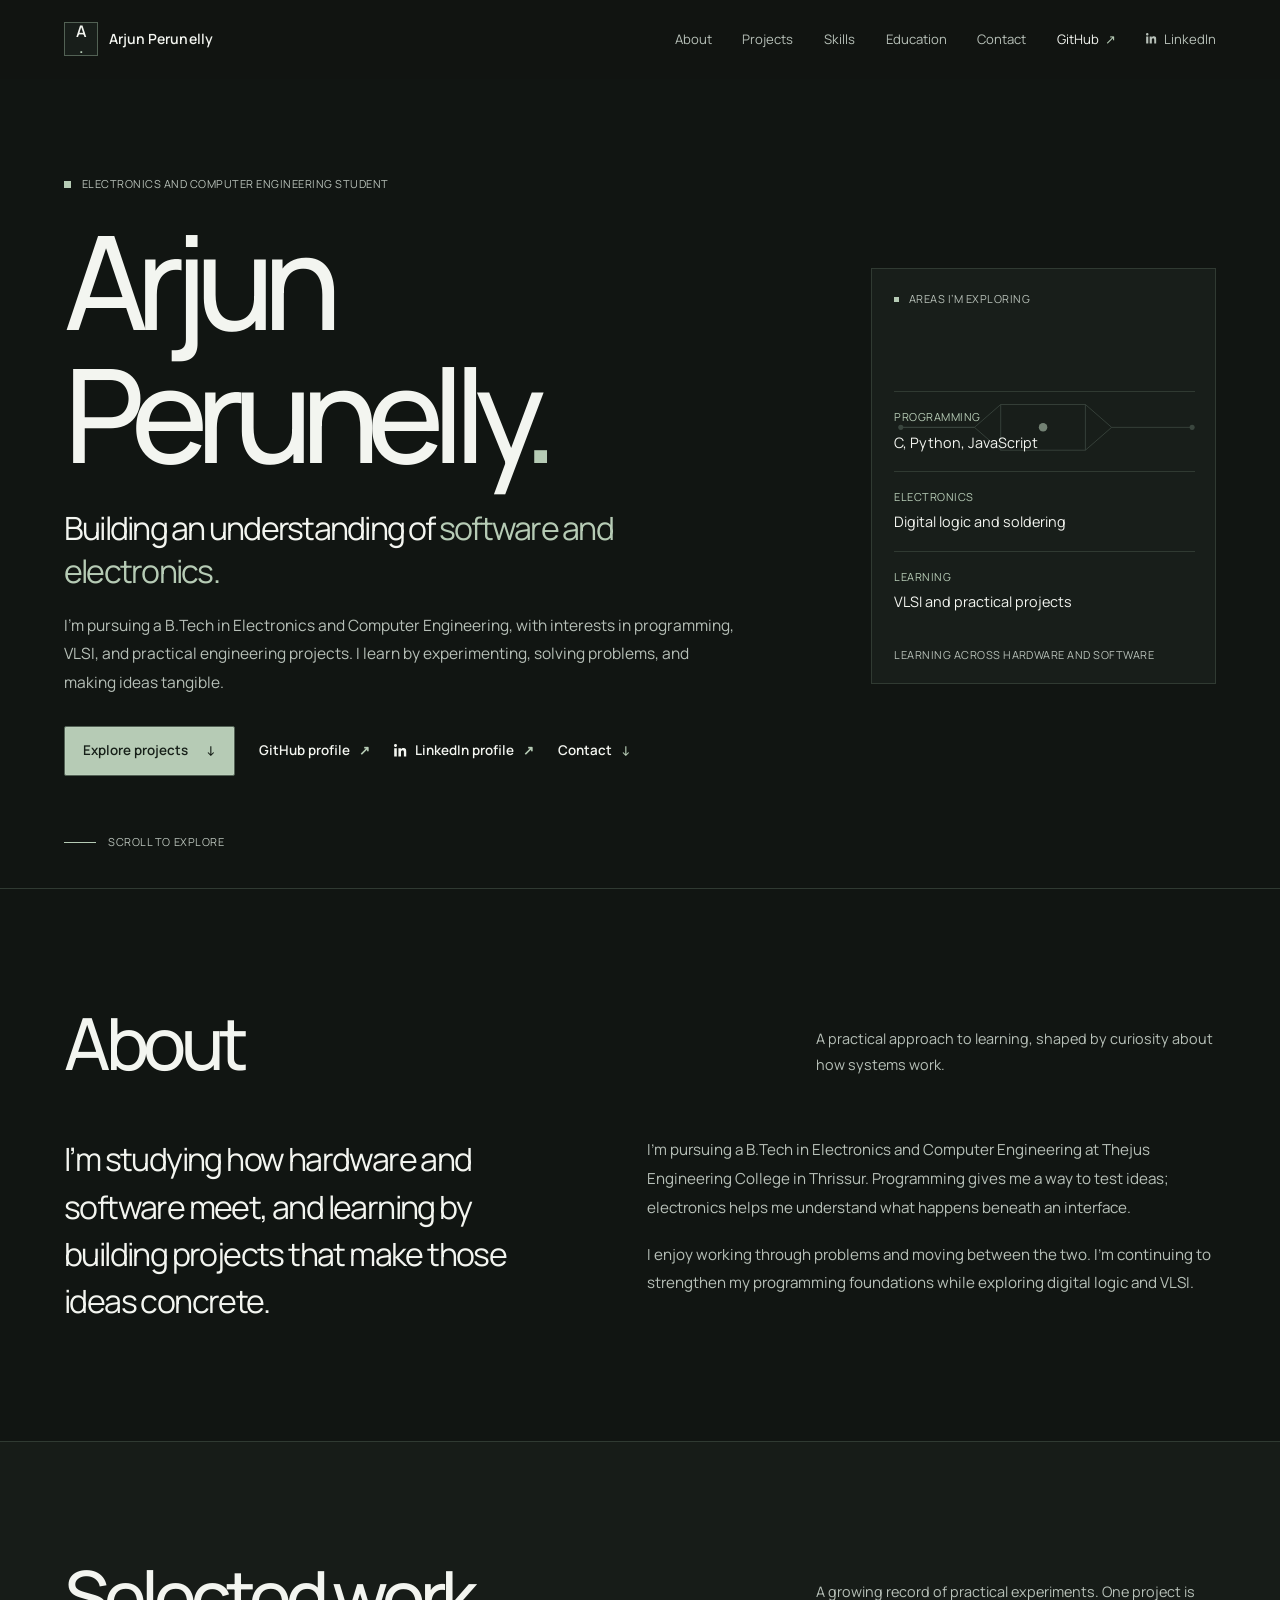
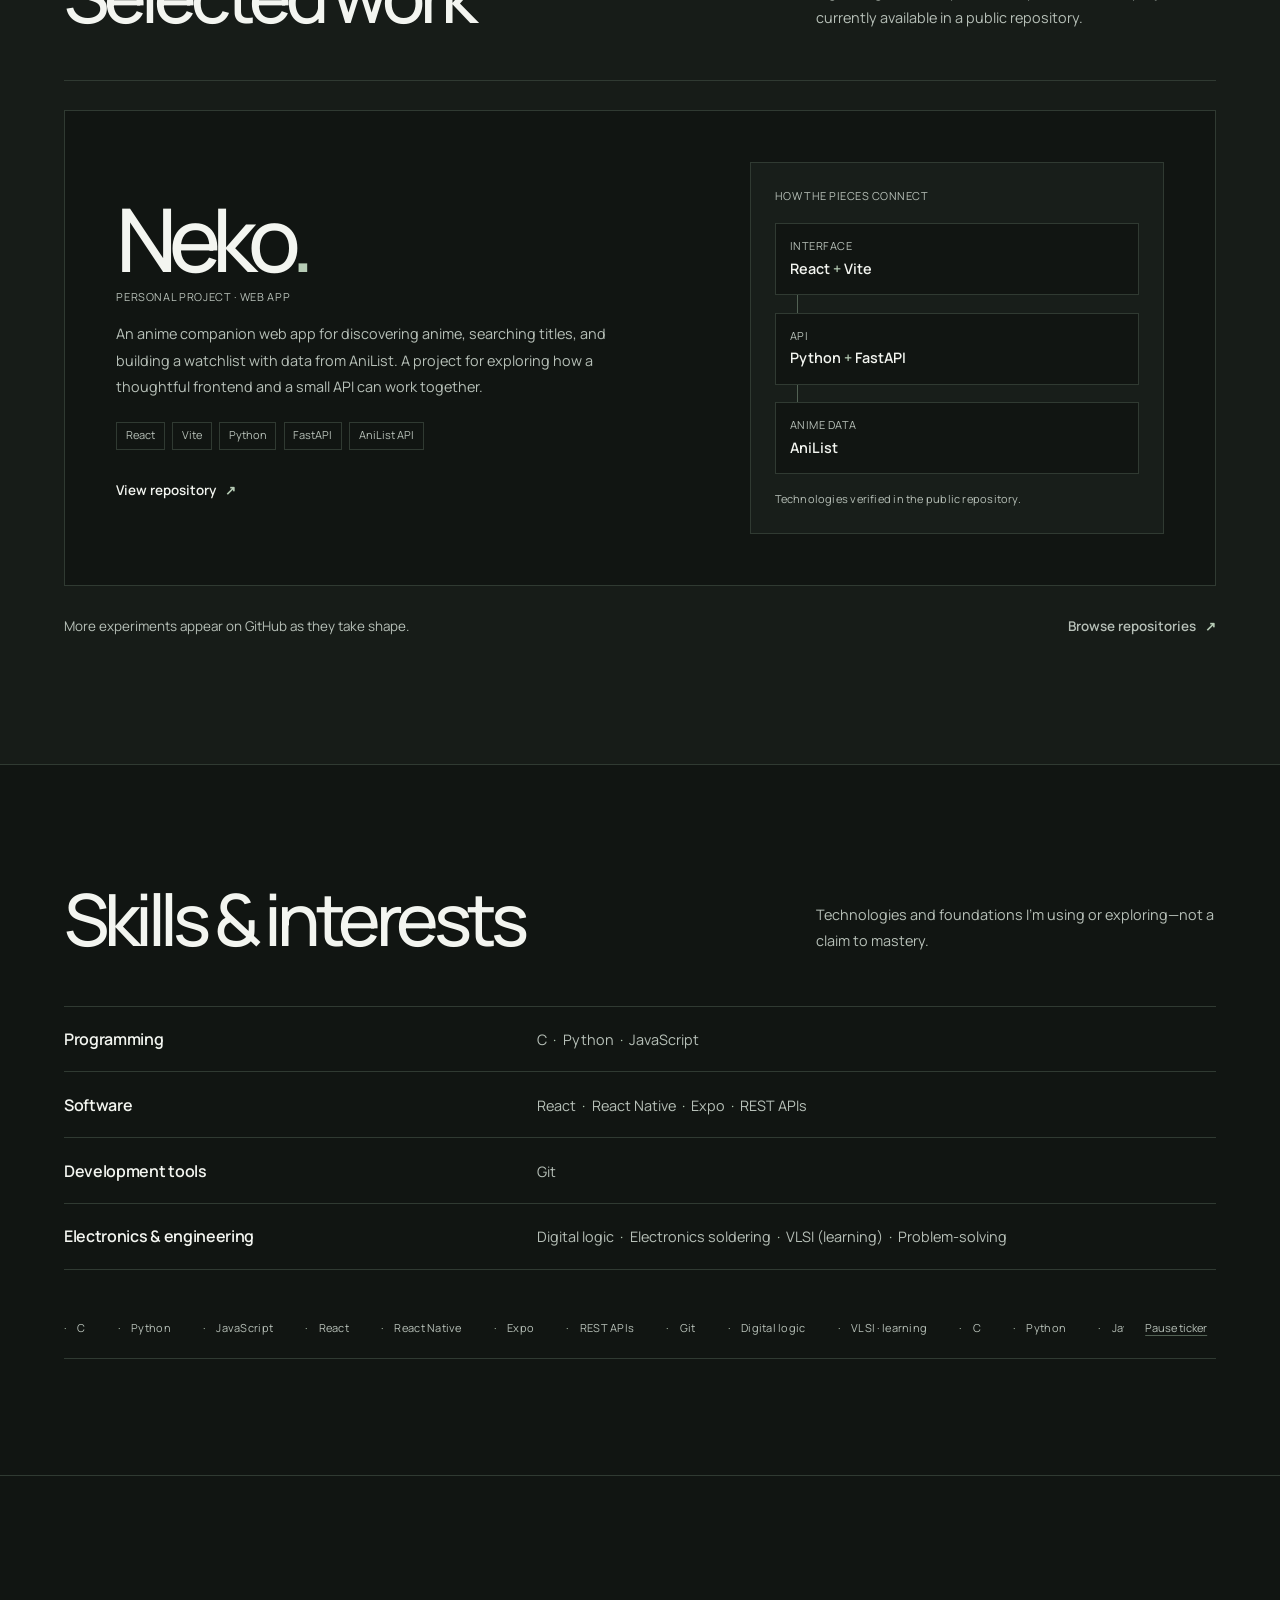
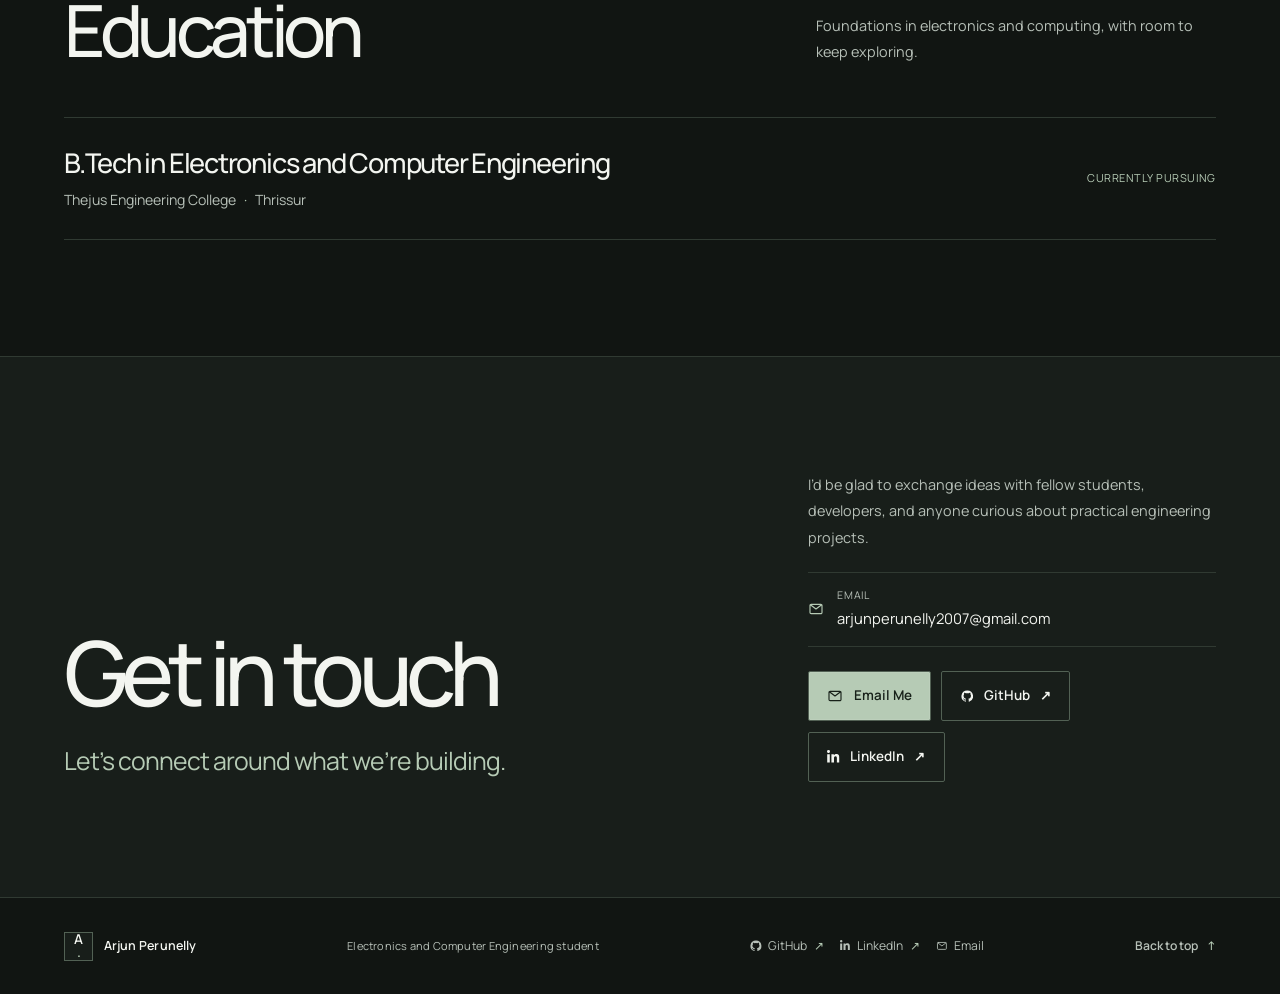
==== index.html @ 130a65aa "Add files via upload" ====
<!doctype html>
<html lang="en">
<head>
  <meta charset="UTF-8" />
  <meta name="viewport" content="width=device-width, initial-scale=1.0" />
  <meta name="theme-color" content="#111512" />
  <meta name="description" content="Arjun Perunelly is an Electronics and Computer Engineering student interested in programming, VLSI, and practical engineering projects." />
  <title>Arjun Perunelly — Electronics &amp; Computer Engineering</title>
  <link rel="preconnect" href="https://fonts.googleapis.com" />
  <link rel="preconnect" href="https://fonts.gstatic.com" crossorigin />
  <link href="https://fonts.googleapis.com/css2?family=Manrope:wght@400;500;600;700&display=swap" rel="stylesheet" />
  <link rel="stylesheet" href="styles.css" />
</head>
<body>
  <svg class="icon-definitions" aria-hidden="true" focusable="false" xmlns="http://www.w3.org/2000/svg">
    <symbol id="icon-linkedin" viewBox="0 0 448 512"><path d="M100.28 448H7.4V148.9h92.88zM53.79 108.1C24.09 108.1 0 83.5 0 53.8a53.79 53.79 0 0 1 107.58 0c0 29.7-24.09 54.3-53.79 54.3zM447.9 448h-92.68V302.4c0-34.7-.7-79.2-48.3-79.2-48.3 0-55.7 37.7-55.7 76.7V448h-92.8V148.9h89.1v40.8h1.3c12.4-23.5 42.7-48.3 87.9-48.3 94 0 111.4 61.9 111.4 142.3V448z" /></symbol>
    <symbol id="icon-github" viewBox="0 0 24 24"><path d="M12 .9a11.1 11.1 0 0 0-3.51 21.63c.56.1.76-.24.76-.54v-2.07c-3.1.67-3.76-1.31-3.76-1.31-.5-1.29-1.24-1.63-1.24-1.63-1.01-.69.08-.68.08-.68 1.12.08 1.71 1.15 1.71 1.15 1 1.7 2.62 1.21 3.26.93.1-.72.39-1.21.71-1.49-2.48-.28-5.09-1.24-5.09-5.52 0-1.22.44-2.22 1.15-3-.12-.28-.5-1.42.11-2.96 0 0 .94-.3 3.08 1.15a10.7 10.7 0 0 1 5.61 0c2.14-1.45 3.08-1.15 3.08-1.15.61 1.54.23 2.68.11 2.96.72.78 1.15 1.78 1.15 3 0 4.29-2.61 5.23-5.1 5.51.4.35.76 1.02.76 2.06v3.05c0 .3.2.65.77.54A11.1 11.1 0 0 0 12 .9Z" /></symbol>
    <symbol id="icon-mail" viewBox="0 0 24 24"><path d="M4.75 5h14.5A1.75 1.75 0 0 1 21 6.75v10.5A1.75 1.75 0 0 1 19.25 19H4.75A1.75 1.75 0 0 1 3 17.25V6.75A1.75 1.75 0 0 1 4.75 5ZM4 6l8 6 8-6" fill="none" stroke="currentColor" stroke-linecap="round" stroke-linejoin="round" stroke-width="1.7" /></symbol>
  </svg>
  <a class="skip-link" href="#main">Skip to content</a>
  <div class="scroll-progress" role="progressbar" aria-label="Page scroll progress" aria-valuemin="0" aria-valuemax="100" aria-valuenow="0"><span></span></div>

  <header class="site-header" id="top">
    <div class="header-inner page-width">
      <a class="wordmark" href="#home" aria-label="Arjun Perunelly, home">
        <span class="wordmark-mark" aria-hidden="true">A<span>.</span></span>
        <span class="wordmark-name">Arjun Perunelly</span>
      </a>

      <button class="menu-toggle" type="button" aria-label="Open navigation" aria-controls="primary-navigation" aria-expanded="false">
        <span></span><span></span>
      </button>

      <nav class="primary-navigation" id="primary-navigation" aria-label="Main navigation">
        <a href="#about">About</a>
        <a href="#projects">Projects</a>
        <a href="#skills">Skills</a>
        <a href="#education">Education</a>
        <a href="#contact">Contact</a>
        <a class="nav-github" href="https://github.com/ArjunPerunelly" target="_blank" rel="noopener noreferrer">GitHub <span aria-hidden="true">↗</span></a>
        <a class="nav-link-social social-link" href="https://www.linkedin.com/in/arjun-p-34a9ba37b/" target="_blank" rel="noopener noreferrer"><svg class="social-icon social-icon-linkedin" aria-hidden="true" focusable="false"><use href="#icon-linkedin"></use></svg>LinkedIn</a>
      </nav>
    </div>
  </header>

  <main id="main">
    <section class="hero page-width" id="home" aria-labelledby="hero-title">
      <div class="hero-layout">
        <div class="hero-main">
          <p class="hero-role"><span class="status-mark" aria-hidden="true"></span>Electronics and Computer Engineering student</p>
          <h1 class="hero-title" id="hero-title"><span>Arjun</span><span>Perunelly<span class="title-period">.</span></span></h1>
          <p class="hero-deck">Building an understanding of <span>software and electronics.</span></p>
          <p class="hero-intro">I’m pursuing a B.Tech in Electronics and Computer Engineering, with interests in programming, VLSI, and practical engineering projects. I learn by experimenting, solving problems, and making ideas tangible.</p>
          <div class="hero-actions">
            <a class="button button-primary" href="#projects">Explore projects <span aria-hidden="true">↓</span></a>
            <a class="text-link" href="https://github.com/ArjunPerunelly" target="_blank" rel="noopener noreferrer">GitHub profile <span aria-hidden="true">↗</span></a>
            <a class="text-link social-link" href="https://www.linkedin.com/in/arjun-p-34a9ba37b/" target="_blank" rel="noopener noreferrer"><svg class="social-icon social-icon-linkedin" aria-hidden="true" focusable="false"><use href="#icon-linkedin"></use></svg>LinkedIn profile <span aria-hidden="true">↗</span></a>
            <a class="text-link" href="#contact">Contact <span aria-hidden="true">↓</span></a>
          </div>
        </div>

        <aside class="hero-note" aria-label="Technical interests">
          <div class="focus-heading"><span class="focus-mark" aria-hidden="true"></span><span>Areas I’m exploring</span></div>
          <ul class="focus-list">
            <li><span class="focus-label">Programming</span><span class="focus-detail">C, Python, JavaScript</span></li>
            <li><span class="focus-label">Electronics</span><span class="focus-detail">Digital logic and soldering</span></li>
            <li><span class="focus-label">Learning</span><span class="focus-detail">VLSI and practical projects</span></li>
          </ul>
          <div class="hero-diagram" aria-hidden="true">
            <svg viewBox="0 0 360 100" fill="none" xmlns="http://www.w3.org/2000/svg">
              <path d="M8 50H95L126 23H226L257 50H352" stroke="currentColor" stroke-width="1" />
              <path d="M8 50H95L126 77H226L257 50" stroke="currentColor" stroke-width="1" />
              <path d="M126 23V77M226 23V77" stroke="currentColor" stroke-width="1" />
              <circle cx="8" cy="50" r="3" fill="currentColor" />
              <circle cx="352" cy="50" r="3" fill="currentColor" />
              <circle class="diagram-point" cx="176" cy="50" r="5" />
            </svg>
          </div>
          <p class="hero-note-caption">Learning across hardware and software</p>
        </aside>
      </div>

      <a class="scroll-cue" href="#about" aria-label="Scroll to about section"><span class="scroll-cue-line" aria-hidden="true"></span><span>Scroll to explore</span></a>
    </section>

    <section class="content-section about-section" id="about" aria-labelledby="about-title">
      <div class="page-width">
        <div class="section-heading" data-reveal>
          <h2 id="about-title">About</h2>
          <p class="section-intro">A practical approach to learning, shaped by curiosity about how systems work.</p>
        </div>
        <div class="about-layout">
          <p class="about-lead" data-reveal>I’m studying how hardware and software meet, and learning by building projects that make those ideas concrete.</p>
          <div class="about-copy" data-reveal>
            <p>I’m pursuing a B.Tech in Electronics and Computer Engineering at Thejus Engineering College in Thrissur. Programming gives me a way to test ideas; electronics helps me understand what happens beneath an interface.</p>
            <p>I enjoy working through problems and moving between the two. I’m continuing to strengthen my programming foundations while exploring digital logic and VLSI.</p>
          </div>
        </div>
      </div>
    </section>

    <section class="content-section projects-section" id="projects" aria-labelledby="projects-title">
      <div class="page-width">
        <div class="section-heading" data-reveal>
          <h2 id="projects-title">Selected work</h2>
          <p class="section-intro">A growing record of practical experiments. One project is currently available in a public repository.</p>
        </div>
        <div class="editorial-rule" data-reveal aria-hidden="true"></div>

        <article class="project-feature">
          <div class="project-story" data-reveal>
            <h3>Neko<span class="title-period">.</span></h3>
            <p class="project-meta">Personal project <span aria-hidden="true">·</span> Web app</p>
            <p class="project-description">An anime companion web app for discovering anime, searching titles, and building a watchlist with data from AniList. A project for exploring how a thoughtful frontend and a small API can work together.</p>
            <ul class="technology-list" aria-label="Verified technologies">
              <li>React</li><li>Vite</li><li>Python</li><li>FastAPI</li><li>AniList API</li>
            </ul>
            <a class="project-link" href="https://github.com/ArjunPerunelly/neko" target="_blank" rel="noopener noreferrer">View repository <span aria-hidden="true">↗</span></a>
          </div>
          <div class="project-architecture" role="group" aria-label="Neko project architecture" data-reveal>
            <p class="architecture-label">How the pieces connect</p>
            <div class="architecture-node node-frontend"><div><span class="node-label">Interface</span><strong>React <i>+</i> Vite</strong></div></div>
            <span class="architecture-connector" aria-hidden="true"></span>
            <div class="architecture-node node-backend"><div><span class="node-label">API</span><strong>Python <i>+</i> FastAPI</strong></div></div>
            <span class="architecture-connector" aria-hidden="true"></span>
            <div class="architecture-node node-data"><div><span class="node-label">Anime data</span><strong>AniList</strong></div></div>
            <p class="architecture-caption">Technologies verified in the public repository.</p>
          </div>
        </article>

        <div class="project-more" data-reveal>
          <p>More experiments appear on GitHub as they take shape.</p>
          <a class="text-link" href="https://github.com/ArjunPerunelly?tab=repositories" target="_blank" rel="noopener noreferrer">Browse repositories <span aria-hidden="true">↗</span></a>
        </div>
      </div>
    </section>

    <section class="content-section skills-section" id="skills" aria-labelledby="skills-title">
      <div class="page-width">
        <div class="section-heading" data-reveal>
          <h2 id="skills-title">Skills &amp; interests</h2>
          <p class="section-intro">Technologies and foundations I’m using or exploring—not a claim to mastery.</p>
        </div>
        <div class="skills-list">
          <div class="skill-row" data-reveal><h3>Programming</h3><p>C <span>·</span> Python <span>·</span> JavaScript</p></div>
          <div class="skill-row" data-reveal><h3>Software</h3><p>React <span>·</span> React Native <span>·</span> Expo <span>·</span> REST APIs</p></div>
          <div class="skill-row" data-reveal><h3>Development tools</h3><p>Git</p></div>
          <div class="skill-row" data-reveal><h3>Electronics &amp; engineering</h3><p>Digital logic <span>·</span> Electronics soldering <span>·</span> VLSI (learning) <span>·</span> Problem-solving</p></div>
        </div>
        <div class="skills-marquee-shell">
          <div class="skills-marquee" aria-hidden="true">
            <div class="skills-marquee-track" id="skills-marquee-track">
              <div class="skills-marquee-group">
                <span>C</span><span>Python</span><span>JavaScript</span><span>React</span><span>React Native</span><span>Expo</span><span>REST APIs</span><span>Git</span><span>Digital logic</span><span>VLSI · learning</span>
              </div>
              <div class="skills-marquee-group">
                <span>C</span><span>Python</span><span>JavaScript</span><span>React</span><span>React Native</span><span>Expo</span><span>REST APIs</span><span>Git</span><span>Digital logic</span><span>VLSI · learning</span>
              </div>
            </div>
          </div>
          <button class="skills-marquee-toggle" type="button" aria-controls="skills-marquee-track" aria-label="Pause skills marquee" hidden>Pause ticker</button>
        </div>
      </div>
    </section>

    <section class="content-section education-section" id="education" aria-labelledby="education-title">
      <div class="page-width">
        <div class="section-heading" data-reveal>
          <h2 id="education-title">Education</h2>
          <p class="section-intro">Foundations in electronics and computing, with room to keep exploring.</p>
        </div>
        <div class="education-entry" data-reveal>
          <div>
            <h3>B.Tech in Electronics and Computer Engineering</h3>
            <p>Thejus Engineering College <span aria-hidden="true">·</span> Thrissur</p>
          </div>
          <span class="education-status">Currently pursuing</span>
        </div>
      </div>
    </section>

    <section class="contact-section" id="contact" aria-labelledby="contact-title">
      <div class="page-width contact-layout" data-reveal>
        <div>
          <h2 id="contact-title">Get in touch</h2>
          <p class="contact-heading">Let’s connect around what we’re building.</p>
        </div>
        <div class="contact-detail">
          <p>I’d be glad to exchange ideas with fellow students, developers, and anyone curious about practical engineering projects.</p>
          <div class="contact-email-row">
            <svg class="social-icon social-icon-mail contact-email-icon" aria-hidden="true" focusable="false"><use href="#icon-mail"></use></svg>
            <div>
              <span class="contact-email-label">Email</span>
              <a class="contact-email-address" href="mailto:arjunperunelly2007@gmail.com">arjunperunelly2007@gmail.com</a>
            </div>
          </div>
          <div class="contact-actions">
            <a class="button button-primary contact-button" href="mailto:arjunperunelly2007@gmail.com"><svg class="social-icon social-icon-mail" aria-hidden="true" focusable="false"><use href="#icon-mail"></use></svg>Email Me</a>
            <a class="button button-secondary social-link contact-button" href="https://github.com/ArjunPerunelly" target="_blank" rel="noopener noreferrer"><svg class="social-icon social-icon-github" aria-hidden="true" focusable="false"><use href="#icon-github"></use></svg>GitHub <span aria-hidden="true">↗</span></a>
            <a class="button button-secondary social-link contact-button" href="https://www.linkedin.com/in/arjun-p-34a9ba37b/" target="_blank" rel="noopener noreferrer"><svg class="social-icon social-icon-linkedin" aria-hidden="true" focusable="false"><use href="#icon-linkedin"></use></svg>LinkedIn <span aria-hidden="true">↗</span></a>
          </div>
        </div>
      </div>
    </section>
  </main>

  <footer class="site-footer">
    <div class="page-width footer-inner">
      <a class="wordmark footer-wordmark" href="#home" aria-label="Back to top"><span class="wordmark-mark" aria-hidden="true">A<span>.</span></span><span class="wordmark-name">Arjun Perunelly</span></a>
      <span class="footer-note">Electronics and Computer Engineering student</span>
      <nav class="footer-socials" aria-label="Social links">
        <a class="footer-social-link social-link" href="https://github.com/ArjunPerunelly" target="_blank" rel="noopener noreferrer"><svg class="social-icon social-icon-github" aria-hidden="true" focusable="false"><use href="#icon-github"></use></svg>GitHub <span aria-hidden="true">↗</span></a>
        <a class="footer-social-link social-link" href="https://www.linkedin.com/in/arjun-p-34a9ba37b/" target="_blank" rel="noopener noreferrer"><svg class="social-icon social-icon-linkedin" aria-hidden="true" focusable="false"><use href="#icon-linkedin"></use></svg>LinkedIn <span aria-hidden="true">↗</span></a>
        <a class="footer-social-link social-link" href="mailto:arjunperunelly2007@gmail.com"><svg class="social-icon social-icon-mail" aria-hidden="true" focusable="false"><use href="#icon-mail"></use></svg>Email</a>
      </nav>
      <a class="back-to-top" href="#home">Back to top <span aria-hidden="true">↑</span></a>
    </div>
  </footer>

  <script src="script.js" defer></script>
</body>
</html>
---- styles.css ----
:root {
  color-scheme: dark;
  --color-bg: #151a17;
  --color-surface: #1c221e;
  --color-surface-raised: #202823;
  --color-text: #f1f2ed;
  --color-muted: #adb6ae;
  --color-accent: #a4baa6;
  --color-accent-strong: #c0d0c0;
  --color-line: #343d37;
  --color-line-strong: #46524a;
  --color-selection: #425448;
  --font-sans: "Manrope", "Helvetica Neue", Arial, sans-serif;
  --space-1: 0.5rem;
  --space-2: 1rem;
  --space-3: 1.5rem;
  --space-4: 2rem;
  --space-5: 3rem;
  --space-6: 4rem;
  --space-7: 6rem;
  --space-8: 7.5rem;
  --duration-fast: 160ms;
  --duration-base: 280ms;
  --duration-slow: 620ms;
  --duration-marquee: 42s;
  --ease-refined: cubic-bezier(0.22, 1, 0.36, 1);
  --content-width: 68rem;
  --header-height: 4.75rem;
}

*,
*::before,
*::after { box-sizing: border-box; }

html {
  scroll-behavior: smooth;
  scroll-padding-top: calc(var(--header-height) + 1.5rem);
  background: var(--color-bg);
}

body {
  margin: 0;
  background: var(--color-bg);
  color: var(--color-text);
  font-family: var(--font-sans);
  font-size: 1rem;
  line-height: 1.72;
  -webkit-font-smoothing: antialiased;
  text-rendering: optimizeLegibility;
}

body, button, a { -webkit-tap-highlight-color: transparent; }
a { color: inherit; text-decoration: none; }
button, a { touch-action: manipulation; }
button { font: inherit; }
::selection { color: var(--color-text); background: var(--color-selection); }
:focus-visible { outline: 2px solid var(--color-accent); outline-offset: 4px; }

.page-width,
.header-inner {
  width: min(var(--content-width), calc(100% - 3.5rem));
  margin-inline: auto;
}
.icon-definitions { position: absolute; width: 0; height: 0; overflow: hidden; }

.skip-link {
  position: fixed;
  z-index: 40;
  top: 0.75rem;
  left: 0.75rem;
  padding: 0.75rem 1rem;
  transform: translateY(-160%);
  border: 1px solid var(--color-line-strong);
  background: var(--color-surface);
  color: var(--color-text);
}
.skip-link:focus { transform: translateY(0); }

.scroll-progress {
  position: fixed;
  z-index: 35;
  inset: 0 0 auto;
  height: 2px;
  background: transparent;
  pointer-events: none;
}
.scroll-progress span {
  display: block;
  width: 100%;
  height: 100%;
  transform: scaleX(0);
  transform-origin: left center;
  background: var(--color-accent);
}

.site-header {
  position: sticky;
  z-index: 30;
  top: 0;
  border-bottom: 1px solid transparent; /* taste-skill-ignore: User-requested low-contrast navigation divider. */
  background: var(--color-bg);
  transition: border-color var(--duration-base) ease, background-color var(--duration-base) ease;
}
.site-header.is-scrolled {
  border-color: var(--color-line);
  background: rgb(21 26 23 / 96%);
}
.header-inner {
  position: relative;
  display: flex;
  min-height: var(--header-height);
  align-items: center;
  justify-content: space-between;
  gap: var(--space-4);
}

.wordmark {
  display: inline-flex;
  min-height: 44px;
  align-items: center;
  gap: 0.7rem;
  flex: 0 0 auto;
}
.wordmark-mark {
  display: grid;
  width: 2.1rem;
  height: 2.1rem;
  place-items: center;
  border: 1px solid var(--color-line-strong);
  color: var(--color-text);
  font-size: 1rem;
  font-weight: 600;
  letter-spacing: -0.08em;
  line-height: 1;
}
.wordmark-mark span,
.title-period { color: var(--color-accent); }
.wordmark-name { font-size: 0.875rem; font-weight: 600; letter-spacing: 0.005em; }

.primary-navigation {
  display: flex;
  align-items: center;
  gap: clamp(1rem, 2.7vw, 2.25rem);
  font-size: 0.84rem;
}
.primary-navigation a,
.text-link,
.project-link,
.back-to-top {
  position: relative;
  display: inline-flex;
  min-height: 44px;
  align-items: center;
}
.primary-navigation a {
  color: var(--color-muted);
  transition: color var(--duration-fast) ease;
}
.primary-navigation a::after,
.text-link::after,
.project-link::after,
.back-to-top::after {
  position: absolute;
  right: 0;
  bottom: 0.45rem;
  left: 0;
  height: 1px; /* taste-skill-ignore: User-requested animated nav underline. */
  transform: scaleX(0);
  transform-origin: left center;
  background: currentColor;
  content: "";
  transition: transform var(--duration-base) var(--ease-refined);
}
.primary-navigation a:hover,
.primary-navigation a:focus-visible,
.primary-navigation a[aria-current="location"],
.primary-navigation .nav-github { color: var(--color-text); }
.primary-navigation a:hover::after,
.primary-navigation a:focus-visible::after,
.primary-navigation a[aria-current="location"]::after,
.text-link:hover::after,
.text-link:focus-visible::after,
.project-link:hover::after,
.project-link:focus-visible::after,
.back-to-top:hover::after,
.back-to-top:focus-visible::after { transform: scaleX(1); }
.nav-github span { margin-left: 0.35rem; color: var(--color-accent); }
.menu-toggle { display: none; }

.hero {
  position: relative;
  display: flex;
  min-height: min(47rem, calc(100svh - var(--header-height)));
  flex-direction: column;
  justify-content: center;
  padding-block: 5.5rem 7.25rem;
}
.hero-layout {
  display: grid;
  grid-template-columns: minmax(0, 1.35fr) minmax(15rem, 0.65fr);
  align-items: center;
  gap: clamp(3rem, 8vw, 7rem);
}
.hero-main { max-width: 47rem; }
.hero-role,
.project-kicker,
.focus-heading,
.focus-label,
.hero-note-caption,
.architecture-label,
.node-label,
.architecture-caption,
.footer-note,
.education-status {
  font-size: 0.6875rem;
  font-weight: 400;
  letter-spacing: 0.045em;
  line-height: 1.7;
  text-transform: uppercase;
}
.hero-role {
  display: flex;
  align-items: center;
  gap: 0.7rem;
  margin: 0;
  color: var(--color-muted);
  text-transform: uppercase;
}
.status-mark,
.focus-mark {
  width: 0.42rem;
  height: 0.42rem;
  flex: 0 0 auto;
  background: var(--color-accent);
}
.hero-title {
  margin: 1.55rem 0 0;
  font-size: clamp(4.75rem, 10.4vw, 8.4rem);
  font-weight: 500;
  letter-spacing: -0.095em;
  line-height: 0.94;
}
.hero-title > span { display: block; }
.hero-title > span + span { margin-top: 0.08em; }
.hero-deck {
  max-width: 39rem;
  margin: 2rem 0 0;
  color: var(--color-text);
  font-size: clamp(1.4rem, 2.9vw, 2.05rem);
  font-weight: 400;
  letter-spacing: -0.055em;
  line-height: 1.35;
}
.hero-deck span { color: var(--color-accent); }
.hero-intro {
  max-width: 42rem;
  margin: 1.1rem 0 0;
  color: var(--color-muted);
  font-size: 0.97rem;
  line-height: 1.85;
}
.hero-actions {
  display: flex;
  flex-wrap: wrap;
  align-items: center;
  gap: 0.65rem 1.5rem;
  margin-top: 1.8rem;
}
.button {
  display: inline-flex;
  min-height: 3rem;
  align-items: center;
  justify-content: center;
  gap: 1.1rem;
  padding: 0.7rem 1rem;
  border: 1px solid var(--color-line-strong);
  font-size: 0.84rem;
  font-weight: 600;
  transition: color var(--duration-fast) ease, background-color var(--duration-fast) ease, border-color var(--duration-fast) ease, transform var(--duration-fast) ease;
}
.button-primary { background: var(--color-accent); color: #172019; }
.button-primary:hover { border-color: var(--color-accent-strong); background: var(--color-accent-strong); }
.button:active { transform: translateY(1px); }
.button-primary span,
.text-link span,
.project-link span,
.back-to-top span {
  display: inline-block;
  color: var(--color-accent);
  transition: transform var(--duration-fast) var(--ease-refined);
}
.button-primary span { color: #172019; }
.button-primary:hover span { transform: translate(2px, 2px); }
.text-link,
.project-link,
.back-to-top { gap: 0.55rem; font-size: 0.84rem; font-weight: 600; }
.text-link::after,
.project-link::after,
.back-to-top::after { bottom: 0.36rem; }
.text-link:hover span,
.project-link:hover span,
.back-to-top:hover span { transform: translate(2px, -2px); }
.social-link { transition: color var(--duration-fast) ease; }
.social-link:hover,
.social-link:focus-visible { color: var(--color-accent); }
.social-icon { display: block; width: 0.9rem; height: 0.9rem; flex: 0 0 auto; fill: currentColor; transition: transform var(--duration-fast) var(--ease-refined); }
.social-icon-linkedin { width: 0.78rem; height: 0.9rem; }
.social-icon-github { width: 0.9rem; height: 0.9rem; }
.social-icon-mail { width: 1rem; height: 1rem; }
.social-link:hover .social-icon,
.social-link:focus-visible .social-icon { transform: translateY(-1px); }
.nav-link-social { gap: 0.45rem; }
.primary-navigation .social-icon-linkedin { width: 0.65rem; height: 0.75rem; }

.hero-note {
  position: relative;
  display: flex;
  min-height: 25rem;
  flex-direction: column;
  justify-content: flex-end;
  padding: 1.35rem 0 0.2rem 1.5rem;
  border-left: 1px solid var(--color-line); /* taste-skill-ignore: User-requested fine alignment rule. */
}
.focus-heading {
  display: flex;
  align-items: center;
  gap: 0.6rem;
  margin-bottom: auto;
  color: var(--color-muted);
}
.focus-mark { width: 0.33rem; height: 0.33rem; }
.focus-list { position: relative; z-index: 1; margin: 0; padding: 0; list-style: none; }
.focus-list li { display: grid; grid-template-columns: 1fr; gap: 0.18rem; padding-block: 0.9rem; border-top: 1px solid var(--color-line); /* taste-skill-ignore: User-requested fine list divider. */ }
.focus-label { color: var(--color-accent); font-size: 0.6875rem; }
.focus-detail { color: var(--color-text); font-size: 0.88rem; }
.hero-diagram {
  position: absolute;
  top: 28%;
  right: -0.5rem;
  left: 1.5rem;
  color: #536359;
  opacity: 0.72;
}
.hero-diagram svg { display: block; width: 100%; overflow: visible; }
.diagram-point { fill: var(--color-accent); }
.hero-note-caption { margin: 1rem 0 0; color: var(--color-muted); font-size: 0.6875rem; }
.scroll-cue {
  position: absolute;
  bottom: 1.5rem;
  left: 0;
  display: flex;
  min-height: 44px;
  align-items: center;
  gap: 0.75rem;
  color: var(--color-muted);
  font-size: 0.6875rem;
  letter-spacing: 0.05em;
  text-transform: uppercase;
}
.scroll-cue-line { width: 2rem; height: 1px; /* taste-skill-ignore: User-requested animated scroll indicator. */ transform-origin: left; background: var(--color-accent); }

.content-section,
.contact-section { padding-block: var(--space-8); border-top: 1px solid var(--color-line); /* taste-skill-ignore: User-requested fine section divider. */ }
.about-section,
.education-section { background: var(--color-bg); }
.projects-section { background: var(--color-surface); }
.skills-section { background: var(--color-bg); }
.section-heading { display: flex; align-items: end; justify-content: space-between; gap: 3rem; }
.section-heading h2,
.contact-layout h2 {
  margin: 0;
  font-size: clamp(2.75rem, 6vw, 4.5rem);
  font-weight: 500;
  letter-spacing: -0.085em;
  line-height: 1.08;
}
.section-intro { max-width: 23rem; margin: 0 0 0.25rem; color: var(--color-muted); font-size: 0.9rem; line-height: 1.8; }
.editorial-rule { height: 1px; /* taste-skill-ignore: User-requested fine editorial rule. */ margin-block: 2.8rem 1.8rem; transform: scaleX(1); transform-origin: left center; background: var(--color-line); }

.about-layout {
  display: grid;
  grid-template-columns: minmax(14rem, 0.8fr) minmax(0, 1fr);
  align-items: start;
  gap: clamp(3rem, 10vw, 9rem);
  margin-top: 3.4rem;
}
.about-lead { margin: 0; color: var(--color-text); font-size: clamp(1.45rem, 2.7vw, 2rem); letter-spacing: -0.05em; line-height: 1.48; }
.about-copy p { margin: 0 0 1.1rem; color: var(--color-muted); font-size: 0.95rem; line-height: 1.9; }
.about-copy p:last-child { margin-bottom: 0; }

.project-feature {
  display: grid;
  grid-template-columns: minmax(0, 1.05fr) minmax(18rem, 0.8fr);
  align-items: center;
  gap: clamp(2rem, 7vw, 6rem);
  padding: clamp(1.4rem, 4vw, 3rem);
  border: 1px solid var(--color-line);
  background: var(--color-bg);
  transition: border-color var(--duration-base) ease, background-color var(--duration-base) ease;
}
.project-feature:hover { border-color: var(--color-line-strong); background: #171d19; }
.project-meta { margin: -0.5rem 0 0.9rem; color: var(--color-muted); font-size: 0.6875rem; letter-spacing: 0.06em; text-transform: uppercase; }
.project-kicker span { color: var(--color-accent); }
.project-story h3 { margin: 0.7rem 0 0.85rem; font-size: clamp(3.4rem, 7vw, 5.5rem); font-weight: 500; letter-spacing: -0.095em; line-height: 1; }
.project-description { max-width: 35rem; margin: 0; color: var(--color-muted); font-size: 0.9rem; line-height: 1.85; }
.technology-list { display: flex; flex-wrap: wrap; gap: 0.45rem; margin: 1.3rem 0 0.85rem; padding: 0; list-style: none; }
.technology-list li { padding: 0.25rem 0.45rem; border: 1px solid var(--color-line); color: var(--color-muted); font-size: 0.6875rem; line-height: 1.5; }
.project-link { margin-top: 0.35rem; }
.project-architecture { padding: 1.35rem; border: 1px solid var(--color-line); background: var(--color-surface); transition: border-color var(--duration-base) ease, transform var(--duration-base) var(--ease-refined); }
.project-feature:hover .project-architecture { transform: translateY(-2px); border-color: var(--color-line-strong); }
.architecture-label { margin: 0 0 1.1rem; color: var(--color-muted); font-size: 0.6875rem; }
.architecture-node { display: flex; min-height: 4.3rem; align-items: center; gap: 1rem; padding: 0.75rem 0.9rem; border: 1px solid var(--color-line); background: var(--color-bg); transition: border-color var(--duration-fast) ease, transform var(--duration-fast) ease; }
.architecture-node:hover { transform: translateX(2px); border-color: var(--color-accent); }
.node-label { display: block; color: var(--color-muted); font-size: 0.6875rem; }
.architecture-node strong { display: block; color: var(--color-text); font-size: 0.9rem; font-weight: 600; }
.architecture-node strong i { color: var(--color-accent); font-style: normal; }
.architecture-connector { display: block; width: 1px; height: 1.1rem; margin-left: 1.4rem; background: var(--color-line-strong); }
.architecture-caption { margin: 1rem 0 0; color: var(--color-muted); font-size: 0.6875rem; letter-spacing: 0.02em; text-transform: none; }
.project-more { display: flex; align-items: center; justify-content: space-between; gap: 1.5rem; margin-top: 1.15rem; color: var(--color-muted); font-size: 0.84rem; }
.project-more p { margin: 0; }

.skills-list { margin-top: 3rem; border-top: 1px solid var(--color-line); /* taste-skill-ignore: User-requested low-contrast skills divider. */ }
.skill-row { display: grid; grid-template-columns: minmax(12rem, 0.65fr) minmax(0, 1fr); align-items: baseline; gap: 2rem; padding: 1.15rem 0; border-bottom: 1px solid var(--color-line); /* taste-skill-ignore: User-requested low-contrast row dividers. */ transition: padding var(--duration-base) var(--ease-refined), border-color var(--duration-fast) ease; }
.skill-row:hover { padding-inline: 0.35rem; border-color: var(--color-line-strong); }
.skill-row h3 { margin: 0; color: var(--color-text); font-size: 1rem; font-weight: 600; letter-spacing: -0.02em; }
.skill-row p { margin: 0; color: var(--color-muted); font-size: 0.9rem; line-height: 1.75; }
.skill-row p span { padding-inline: 0.2rem; color: var(--color-accent); }

.skills-marquee-shell { display: none; align-items: center; gap: 0.75rem; margin-top: 1.7rem; padding-block: 0.55rem; border-bottom: 1px solid var(--color-line); /* taste-skill-ignore: User-requested subtle ticker divider. */ }
.js-enabled .skills-marquee-shell { display: flex; }
.skills-marquee { min-width: 0; flex: 1; overflow: hidden; color: var(--color-muted); font-size: 0.6875rem; letter-spacing: 0.025em; white-space: nowrap; }
.skills-marquee-track,
.skills-marquee-group { display: flex; width: max-content; align-items: center; }
.skills-marquee-track { animation: skills-travel var(--duration-marquee) linear infinite; }
.skills-marquee.is-paused .skills-marquee-track { animation-play-state: paused; }
.skills-marquee-group { flex: none; gap: 2rem; padding-right: 2rem; }
.skills-marquee-group span::before { margin-right: 0.7rem; color: var(--color-accent); content: "·"; }
.skills-marquee-toggle { min-height: 44px; flex: none; padding: 0.45rem 0.55rem; border: 0; background: transparent; color: var(--color-muted); cursor: pointer; font-size: 0.6875rem; text-decoration: underline; text-decoration-color: var(--color-line-strong); text-underline-offset: 0.3em; transition: color var(--duration-fast) ease, text-decoration-color var(--duration-fast) ease; }
.skills-marquee-toggle:hover { color: var(--color-text); text-decoration-color: var(--color-accent); }
@keyframes skills-travel { to { transform: translateX(-50%); } }
@media (hover: hover) and (pointer: fine) { .skills-marquee:hover .skills-marquee-track { animation-play-state: paused; } }

.education-entry { display: flex; align-items: center; justify-content: space-between; gap: 2rem; margin-top: 3rem; padding-block: 1.4rem; border-top: 1px solid var(--color-line); /* taste-skill-ignore: User-requested fine education divider. */ border-bottom: 1px solid var(--color-line); /* taste-skill-ignore: User-requested fine education divider. */ }
.education-entry h3 { margin: 0; font-size: clamp(1.2rem, 2.7vw, 1.7rem); font-weight: 500; letter-spacing: -0.045em; line-height: 1.4; }
.education-entry p { margin: 0.4rem 0 0; color: var(--color-muted); font-size: 0.88rem; }
.education-entry p span { padding-inline: 0.3rem; color: var(--color-accent); }
.education-status { flex: 0 0 auto; color: var(--color-accent); font-size: 0.6875rem; }

.contact-section { background: var(--color-surface); }
.contact-layout { display: grid; grid-template-columns: minmax(0, 1.1fr) minmax(17rem, 0.7fr); align-items: end; gap: clamp(2.5rem, 9vw, 8rem); }
.contact-layout h2 { font-size: clamp(3.25rem, 7vw, 5.6rem); }
.contact-heading { margin: 1.1rem 0 0; color: var(--color-accent); font-size: clamp(1.1rem, 2.3vw, 1.55rem); letter-spacing: -0.04em; }
.contact-detail p { margin: 0 0 1.25rem; color: var(--color-muted); font-size: 0.9rem; line-height: 1.85; }
.contact-email-row { display: flex; align-items: center; gap: 0.85rem; margin: 1.25rem 0 1.5rem; padding: 0.85rem 0; border-block: 1px solid var(--color-line); }
.contact-email-row > div { display: grid; min-width: 0; gap: 0.1rem; }
.contact-email-icon { color: var(--color-accent); }
.contact-email-label { color: var(--color-muted); font-size: 0.66rem; letter-spacing: 0.06em; text-transform: uppercase; }
.contact-email-address { color: var(--color-text); font-size: 0.92rem; overflow-wrap: anywhere; transition: color var(--duration-fast) ease; }
.contact-email-address:hover,
.contact-email-address:focus-visible { color: var(--color-accent); }
.contact-actions { display: flex; flex-wrap: wrap; gap: 0.65rem; }
.contact-button { gap: 0.65rem; }
.button-secondary { background: transparent; color: var(--color-text); }
.button-secondary:hover { transform: translateY(-1px); border-color: var(--color-accent); color: var(--color-accent); }
.button-secondary .social-icon { width: 0.78rem; height: 0.9rem; }
.button-secondary:hover .social-icon { transform: translateY(-1px); }
.site-footer { border-top: 1px solid var(--color-line); /* taste-skill-ignore: User-requested fine footer divider. */ background: var(--color-bg); }
.footer-inner { display: flex; min-height: 6rem; align-items: center; justify-content: space-between; gap: 1.25rem; }
.footer-wordmark .wordmark-mark { width: 1.8rem; height: 1.8rem; font-size: 0.85rem; }
.footer-wordmark .wordmark-name { font-size: 0.78rem; }
.footer-note { color: var(--color-muted); font-size: 0.6875rem; letter-spacing: 0.02em; text-align: center; text-transform: none; }
.footer-socials { display: flex; align-items: center; gap: 1rem; }
.footer-social-link { display: inline-flex; min-height: 44px; align-items: center; gap: 0.42rem; color: var(--color-muted); font-size: 0.76rem; transition: color var(--duration-fast) ease; }
.footer-social-link:hover,
.footer-social-link:focus-visible { color: var(--color-accent); }
.footer-social-link .social-icon-linkedin { width: 0.62rem; height: 0.72rem; }
.footer-social-link .social-icon-github,
.footer-social-link .social-icon-mail { width: 0.74rem; height: 0.74rem; }
.footer-social-link > span { color: var(--color-accent); transition: transform var(--duration-fast) var(--ease-refined); }
.footer-social-link:hover > span,
.footer-social-link:focus-visible > span { transform: translate(2px, -2px); }
.back-to-top { color: var(--color-muted); font-size: 0.76rem; }

.has-motion [data-reveal] {
  opacity: 0;
  transform: translateY(0.85rem);
  transition: opacity var(--duration-slow) var(--ease-refined), transform var(--duration-slow) var(--ease-refined);
  transition-delay: var(--reveal-delay, 0ms);
}
.has-motion [data-reveal].is-visible { opacity: 1; transform: translateY(0); }
.has-motion .editorial-rule { transform: scaleX(0); transition: transform 850ms var(--ease-refined); }
.has-motion .editorial-rule.is-visible { transform: scaleX(1); }
.has-motion .hero-role,
.has-motion .hero-title > span,
.has-motion .hero-deck,
.has-motion .hero-intro,
.has-motion .hero-actions,
.has-motion .hero-note,
.has-motion .scroll-cue { animation: arrive 650ms var(--ease-refined) both; }
.has-motion .hero-title > span:nth-child(2) { animation-delay: 90ms; }
.has-motion .hero-deck { animation-delay: 180ms; }
.has-motion .hero-intro { animation-delay: 250ms; }
.has-motion .hero-actions { animation-delay: 320ms; }
.has-motion .hero-note { animation-delay: 180ms; }
.has-motion .scroll-cue { animation-delay: 400ms; }
.has-motion .scroll-cue-line { animation: cue 2.4s ease-in-out infinite; }
@keyframes arrive { from { opacity: 0; transform: translateY(0.7rem); } to { opacity: 1; transform: translateY(0); } }
@keyframes cue { 0%, 100% { transform: scaleX(0.65); } 50% { transform: scaleX(1); } }

@media (max-width: 900px) {
  :root { --space-8: 6rem; }
  .hero { min-height: auto; padding-block: 5rem 6.75rem; }
  .hero-layout { grid-template-columns: minmax(0, 1.2fr) minmax(14rem, 0.8fr); gap: 2.5rem; }
  .hero-title { font-size: clamp(4.6rem, 10.5vw, 6.6rem); }
  .hero-note { min-height: 23rem; }
  .project-feature { grid-template-columns: minmax(0, 1fr) minmax(16rem, 0.85fr); gap: 2.25rem; }
  .about-layout { gap: 3.5rem; }
  .footer-inner { flex-wrap: wrap; }
  .footer-note { order: 3; width: 100%; text-align: left; }
}

@media (max-width: 700px) {
  :root { --header-height: 4.4rem; --space-8: 4.75rem; }
  html { scroll-padding-top: calc(var(--header-height) + 1rem); }
  .page-width,
  .header-inner { width: min(var(--content-width), calc(100% - 2.5rem)); }
  .header-inner { min-height: var(--header-height); flex-wrap: wrap; }
  .js-enabled .header-inner { flex-wrap: nowrap; }
  .wordmark-name { font-size: 0.8rem; }
  .menu-toggle { display: none; }
  .js-enabled .menu-toggle { display: flex; width: 44px; height: 44px; flex-direction: column; align-items: center; justify-content: center; gap: 0.38rem; border: 1px solid var(--color-line); background: transparent; color: var(--color-text); cursor: pointer; }
  .menu-toggle span { width: 1rem; height: 1px; /* taste-skill-ignore: This fine rule forms the accessible menu icon. */ background: currentColor; transition: transform var(--duration-fast) ease; }
  .menu-toggle[aria-expanded="true"] span:first-child { transform: translateY(0.2rem) rotate(45deg); }
  .menu-toggle[aria-expanded="true"] span:last-child { transform: translateY(-0.2rem) rotate(-45deg); }
  .primary-navigation { position: static; display: flex; flex: 1 0 100%; flex-wrap: wrap; justify-content: space-between; gap: 0 1rem; padding-block: 0.4rem; }
  .js-enabled .primary-navigation { position: absolute; top: 100%; right: -1.25rem; left: -1.25rem; display: none; flex-direction: column; align-items: stretch; gap: 0; padding: 0.45rem 1.25rem 0.75rem; border-bottom: 1px solid var(--color-line); /* taste-skill-ignore: User-requested fine mobile menu boundary. */ background: var(--color-bg); }
  .js-enabled .primary-navigation.is-open { display: flex; }
  .js-enabled .primary-navigation a { width: 100%; min-height: 48px; border-bottom: 1px solid var(--color-line); /* taste-skill-ignore: User-requested low-contrast navigation dividers. */ }
  .js-enabled .primary-navigation a::after { display: none; }
  .js-enabled .primary-navigation .nav-github { border-bottom: 0; }

  .hero { padding-block: 4.75rem 6rem; }
  .hero-layout { grid-template-columns: 1fr; gap: 2.75rem; }
  .hero-title { margin-top: 1.25rem; font-size: clamp(4.1rem, 16vw, 6rem); }
  .hero-deck { max-width: 33rem; margin-top: 1.45rem; font-size: clamp(1.35rem, 6vw, 1.9rem); }
  .hero-intro { font-size: 0.91rem; }
  .hero-actions { align-items: flex-start; gap: 0.25rem 1rem; margin-top: 1.4rem; }
  .hero-actions .button { min-height: 48px; }
  .hero-note { min-height: 17rem; max-width: 31rem; padding-left: 1rem; }
  .hero-diagram { left: 1rem; }
  .scroll-cue { bottom: 0.8rem; }

  .section-heading { align-items: flex-start; flex-direction: column; gap: 0.8rem; }
  .section-heading h2 { font-size: clamp(2.65rem, 12vw, 4rem); }
  .section-intro { max-width: 32rem; }
  .editorial-rule { margin-block: 2.1rem 1.2rem; }
  .about-layout { grid-template-columns: 1fr; gap: 1.35rem; margin-top: 2.25rem; }
  .about-lead { max-width: 34rem; font-size: clamp(1.4rem, 6vw, 1.8rem); }
  .project-feature { grid-template-columns: 1fr; gap: 2rem; padding: 1.2rem; }
  .project-story h3 { font-size: clamp(3.5rem, 18vw, 4.8rem); }
  .project-architecture { padding: 1rem; }
  .project-more { align-items: flex-start; flex-direction: column; gap: 0.25rem; }
  .skills-list { margin-top: 2rem; }
  .skill-row { grid-template-columns: 1fr; gap: 0.2rem; padding-block: 0.95rem; }
  .skill-row:hover { padding-inline: 0; }
  .education-entry { align-items: flex-start; flex-direction: column; gap: 0.65rem; margin-top: 2rem; }
  .education-entry h3 { max-width: 32rem; }
  .contact-layout { grid-template-columns: 1fr; align-items: start; gap: 1.5rem; }
  .contact-layout h2 { font-size: clamp(3rem, 13vw, 4.7rem); }
  .contact-detail { max-width: 34rem; }
  .footer-inner { min-height: 0; flex-wrap: wrap; padding-block: 1rem 1.25rem; }
  .footer-socials { order: 1; }
  .back-to-top { order: 2; }
  .footer-note { order: 3; width: 100%; text-align: left; }
}

@media (max-width: 380px) {
  .page-width,
  .header-inner { width: min(var(--content-width), calc(100% - 2rem)); }
  .hero-title { font-size: clamp(3.7rem, 15.7vw, 4.5rem); }
  .hero-actions { flex-direction: column; align-items: stretch; }
  .hero-actions .button { width: 100%; justify-content: space-between; }
}

@media (prefers-reduced-motion: reduce) {
  html { scroll-behavior: auto; }
  .skills-marquee-shell { display: none; }
  .has-motion [data-reveal],
  .has-motion [data-reveal].is-visible { opacity: 1 !important; transform: none !important; }
  .has-motion .editorial-rule { transform: scaleX(1) !important; }
  *,
  *::before,
  *::after {
    scroll-behavior: auto !important;
    animation-duration: 0.01ms !important;
    animation-iteration-count: 1 !important;
    transition-duration: 0.01ms !important;
  }
}


/* Professional finish: stronger hierarchy, cleaner surfaces, and more deliberate spacing. */
:root {
  --color-bg: #111512;
  --color-surface: #181e1a;
  --color-surface-raised: #202821;
  --color-text: #f3f5f0;
  --color-muted: #b7c0b8;
  --color-accent: #b6cbb5;
  --color-accent-strong: #d0dfce;
  --color-line: #303a32;
  --color-line-strong: #526154;
  --color-selection: #3d5141;
  --content-width: 72rem;
  --header-height: 4.9rem;
}

body { line-height: 1.75; }
.page-width,
.header-inner { width: min(var(--content-width), calc(100% - 4rem)); }

.site-header {
  background: rgb(17 21 18 / 94%);
  backdrop-filter: blur(14px);
  -webkit-backdrop-filter: blur(14px);
}
.site-header.is-scrolled { background: rgb(17 21 18 / 97%); }

.wordmark-mark {
  border-color: var(--color-line-strong);
  background: var(--color-surface);
}
.primary-navigation { gap: clamp(1.15rem, 2.4vw, 2.15rem); }
.primary-navigation a { font-size: 0.82rem; }

.hero {
  min-height: min(49rem, calc(100svh - var(--header-height)));
  padding-block: 6rem 7rem;
}
.hero-layout { gap: clamp(3rem, 7vw, 6rem); }
.hero-title {
  font-size: clamp(5rem, 10.2vw, 8.8rem);
  letter-spacing: -0.09em;
}
.hero-deck { font-size: clamp(1.45rem, 2.65vw, 2rem); }
.hero-note {
  min-height: 26rem;
  padding: 1.35rem 1.25rem 1.1rem 1.4rem;
  border: 1px solid var(--color-line);
  background: var(--color-surface);
}
.hero-diagram { right: 1rem; left: 1.4rem; opacity: 0.58; }
.focus-list li { padding-block: 1rem; }
.focus-detail { font-size: 0.9rem; }

.button {
  min-height: 3.15rem;
  padding-inline: 1.15rem;
  border-radius: 2px;
}
.button-primary { box-shadow: inset 0 0 0 1px rgb(255 255 255 / 8%); }
.button-primary:hover { transform: translateY(-1px); }

.content-section,
.contact-section { padding-block: clamp(5rem, 9vw, 7.5rem); }
.section-heading { gap: 4rem; }
.section-heading h2,
.contact-layout h2 { letter-spacing: -0.075em; }
.section-intro { max-width: 25rem; }
.projects-section { background: #171c18; }
.project-feature {
  padding: clamp(1.5rem, 4vw, 3.25rem);
  background: #111512;
}
.project-feature:hover { background: #141a15; }
.project-architecture {
  padding: 1.5rem;
  background: #181e1a;
}
.architecture-node { min-height: 4.5rem; }
.technology-list li { padding: 0.3rem 0.55rem; }
.education-entry { padding-block: 1.65rem; }
.contact-section { background: #181e1a; }
.contact-layout { gap: clamp(3rem, 8vw, 7rem); }
.site-footer { background: #111512; }

::selection { background: #425847; color: #fff; }

@media (max-width: 900px) {
  .page-width,
  .header-inner { width: min(var(--content-width), calc(100% - 3rem)); }
  .hero { padding-block: 5rem 6.5rem; }
  .hero-title { font-size: clamp(4.6rem, 10vw, 6.8rem); }
  .hero-note { padding-inline: 1rem; }
}

@media (max-width: 700px) {
  .page-width,
  .header-inner { width: min(var(--content-width), calc(100% - 2.5rem)); }
  .hero { padding-block: 4.25rem 5.75rem; }
  .hero-title { font-size: clamp(4.05rem, 15.5vw, 5.9rem); }
  .hero-note { min-height: 17rem; padding: 1rem; }
  .content-section,
  .contact-section { padding-block: 4.75rem; }
  .project-feature { padding: 1.15rem; }
  .project-architecture { padding: 1rem; }
}

@media (max-width: 380px) {
  .page-width,
  .header-inner { width: min(var(--content-width), calc(100% - 2rem)); }
}
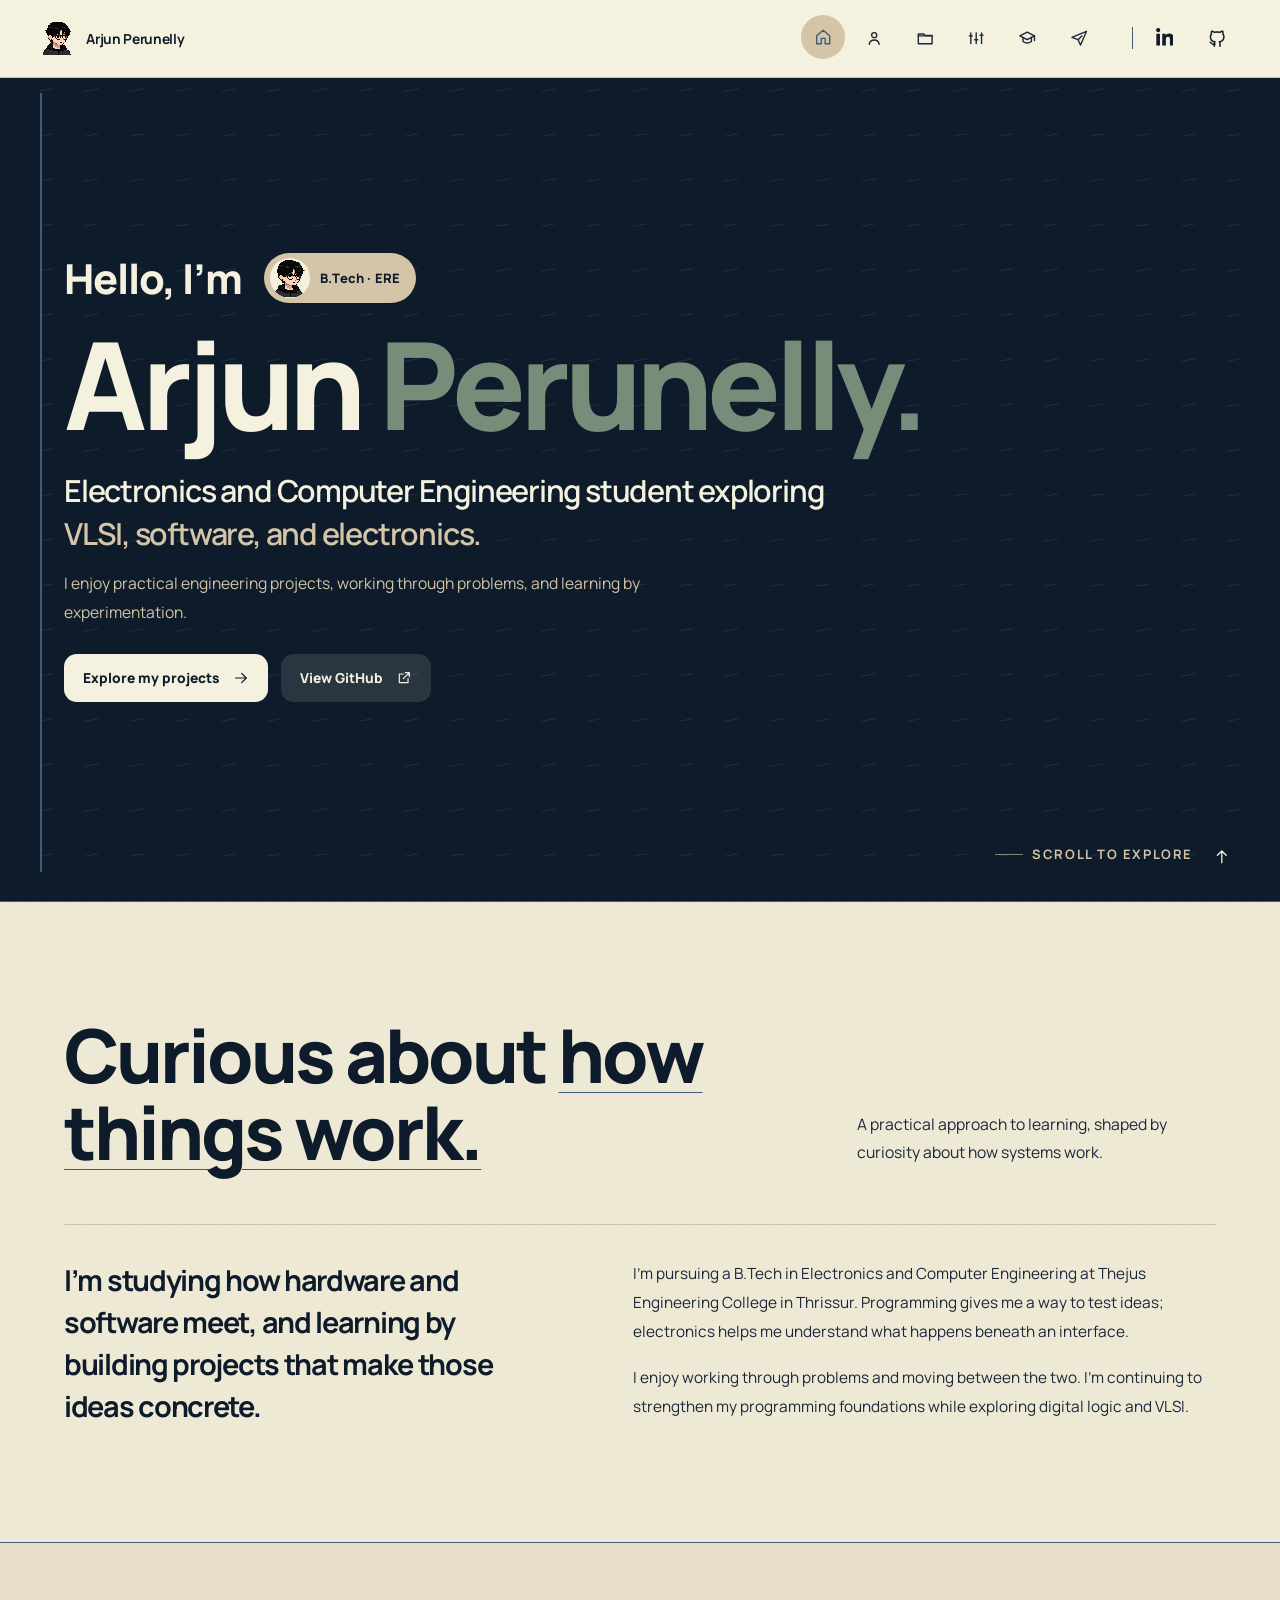
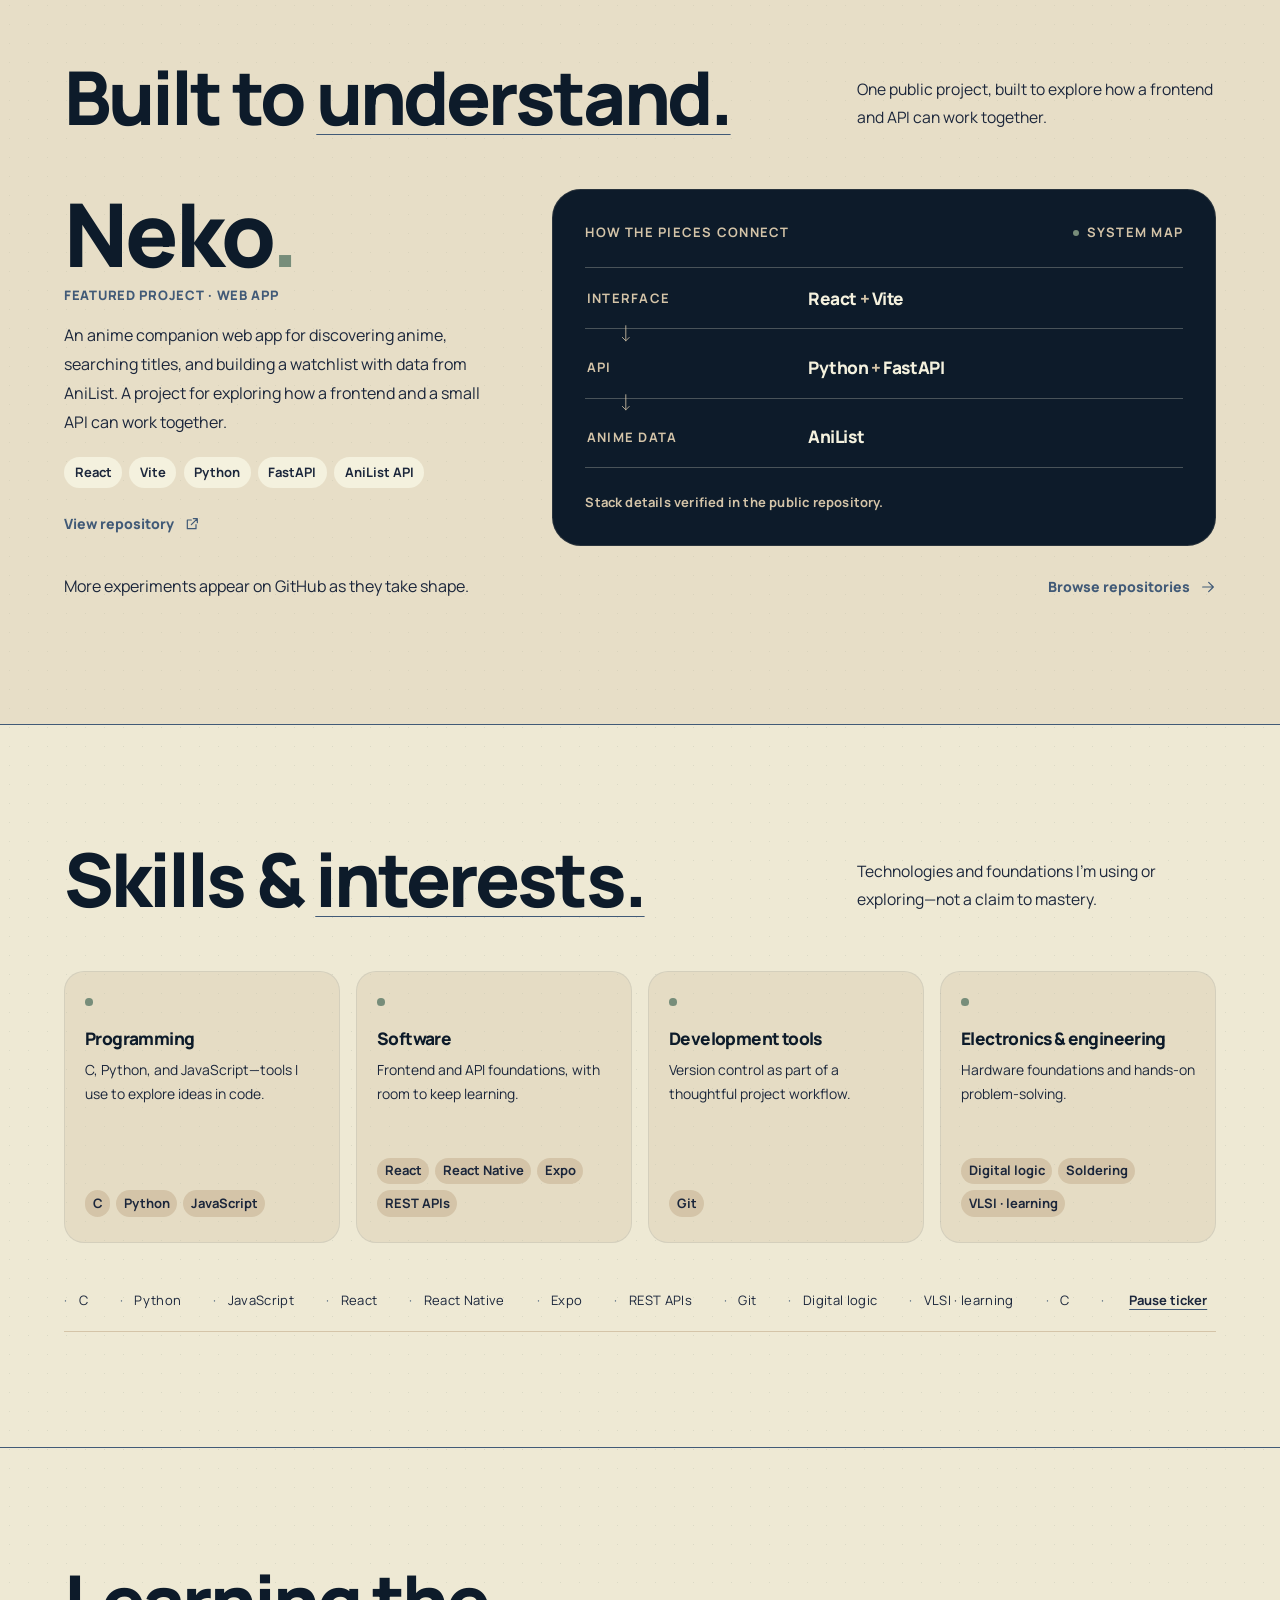
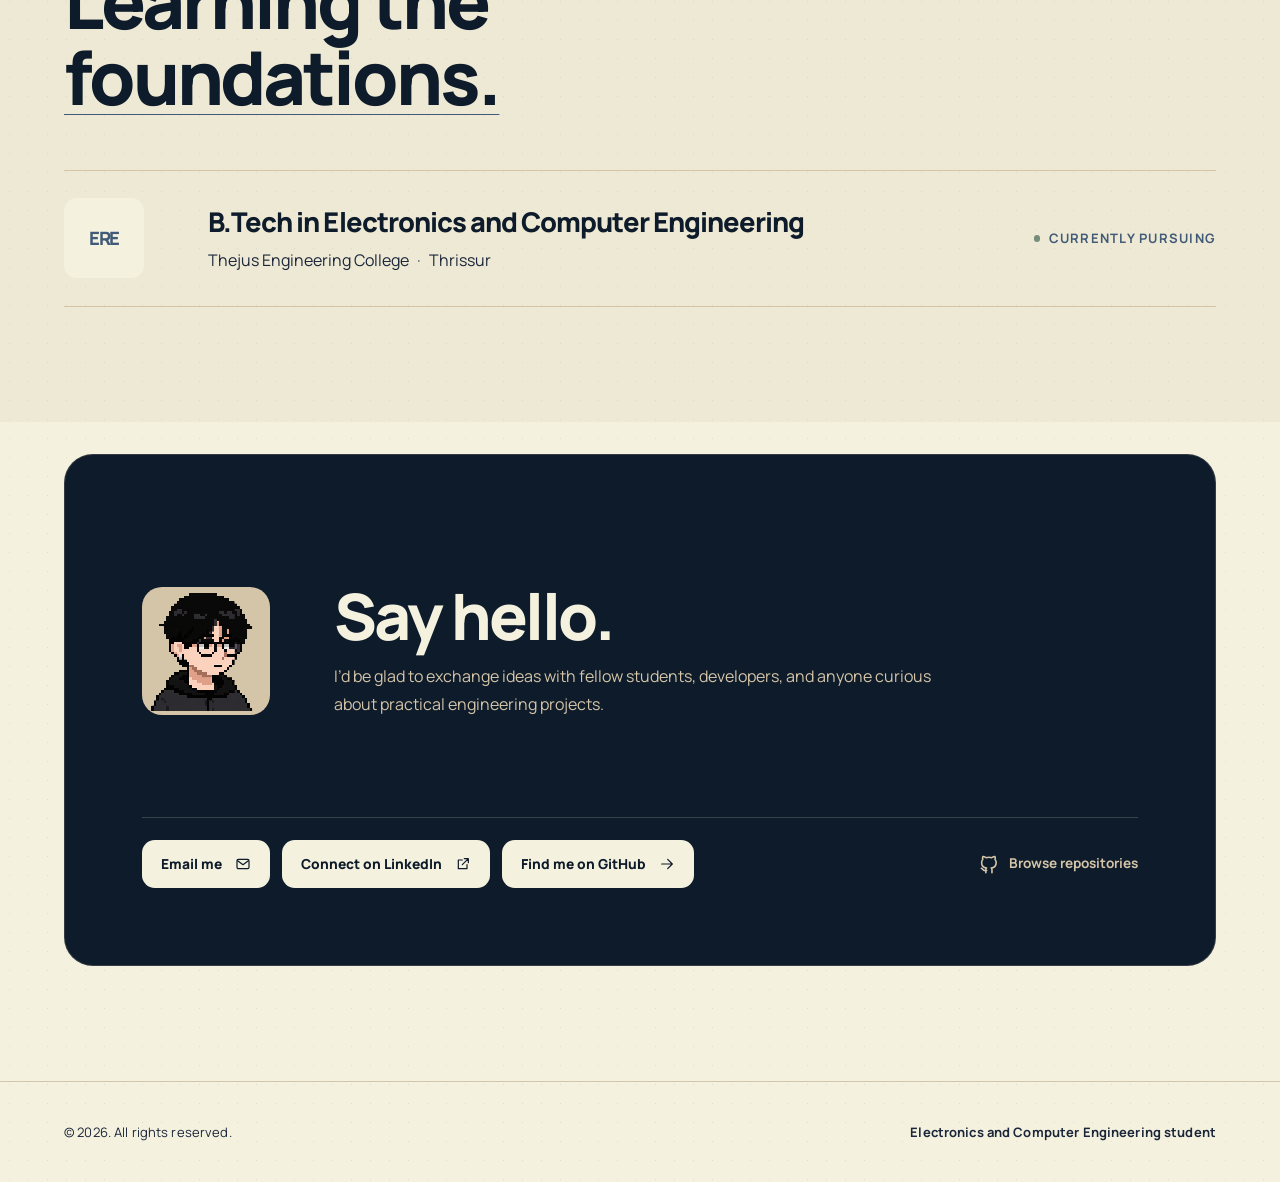
==== commit 8c47aa3a: "Update portfolio site" ====
--- a/index.html
+++ b/index.html
@@ -3,27 +3,27 @@
 <head>
   <meta charset="UTF-8" />
   <meta name="viewport" content="width=device-width, initial-scale=1.0" />
-  <meta name="theme-color" content="#111512" />
+  <meta name="theme-color" content="#F4F1DE" />
   <meta name="description" content="Arjun Perunelly is an Electronics and Computer Engineering student interested in programming, VLSI, and practical engineering projects." />
+  <link rel="icon" type="image/png" href="assets/arjun-logo.png" />
   <title>Arjun Perunelly — Electronics &amp; Computer Engineering</title>
   <link rel="preconnect" href="https://fonts.googleapis.com" />
   <link rel="preconnect" href="https://fonts.gstatic.com" crossorigin />
-  <link href="https://fonts.googleapis.com/css2?family=Manrope:wght@400;500;600;700&display=swap" rel="stylesheet" />
+  <link href="https://fonts.googleapis.com/css2?family=Manrope:wght@400;500;600;700;800&display=swap" rel="stylesheet" />
   <link rel="stylesheet" href="styles.css" />
 </head>
 <body>
-  <svg class="icon-definitions" aria-hidden="true" focusable="false" xmlns="http://www.w3.org/2000/svg">
-    <symbol id="icon-linkedin" viewBox="0 0 448 512"><path d="M100.28 448H7.4V148.9h92.88zM53.79 108.1C24.09 108.1 0 83.5 0 53.8a53.79 53.79 0 0 1 107.58 0c0 29.7-24.09 54.3-53.79 54.3zM447.9 448h-92.68V302.4c0-34.7-.7-79.2-48.3-79.2-48.3 0-55.7 37.7-55.7 76.7V448h-92.8V148.9h89.1v40.8h1.3c12.4-23.5 42.7-48.3 87.9-48.3 94 0 111.4 61.9 111.4 142.3V448z" /></symbol>
-    <symbol id="icon-github" viewBox="0 0 24 24"><path d="M12 .9a11.1 11.1 0 0 0-3.51 21.63c.56.1.76-.24.76-.54v-2.07c-3.1.67-3.76-1.31-3.76-1.31-.5-1.29-1.24-1.63-1.24-1.63-1.01-.69.08-.68.08-.68 1.12.08 1.71 1.15 1.71 1.15 1 1.7 2.62 1.21 3.26.93.1-.72.39-1.21.71-1.49-2.48-.28-5.09-1.24-5.09-5.52 0-1.22.44-2.22 1.15-3-.12-.28-.5-1.42.11-2.96 0 0 .94-.3 3.08 1.15a10.7 10.7 0 0 1 5.61 0c2.14-1.45 3.08-1.15 3.08-1.15.61 1.54.23 2.68.11 2.96.72.78 1.15 1.78 1.15 3 0 4.29-2.61 5.23-5.1 5.51.4.35.76 1.02.76 2.06v3.05c0 .3.2.65.77.54A11.1 11.1 0 0 0 12 .9Z" /></symbol>
-    <symbol id="icon-mail" viewBox="0 0 24 24"><path d="M4.75 5h14.5A1.75 1.75 0 0 1 21 6.75v10.5A1.75 1.75 0 0 1 19.25 19H4.75A1.75 1.75 0 0 1 3 17.25V6.75A1.75 1.75 0 0 1 4.75 5ZM4 6l8 6 8-6" fill="none" stroke="currentColor" stroke-linecap="round" stroke-linejoin="round" stroke-width="1.7" /></symbol>
-  </svg>
   <a class="skip-link" href="#main">Skip to content</a>
-  <div class="scroll-progress" role="progressbar" aria-label="Page scroll progress" aria-valuemin="0" aria-valuemax="100" aria-valuenow="0"><span></span></div>
+  <canvas class="magnet-lines-canvas" aria-hidden="true"></canvas>
+
+  <div class="scroll-progress" role="progressbar" aria-label="Page scroll progress" aria-orientation="vertical" aria-valuemin="0" aria-valuemax="100" aria-valuenow="0">
+    <span></span>
+  </div>
 
   <header class="site-header" id="top">
     <div class="header-inner page-width">
       <a class="wordmark" href="#home" aria-label="Arjun Perunelly, home">
-        <span class="wordmark-mark" aria-hidden="true">A<span>.</span></span>
+        <span class="wordmark-mark" aria-hidden="true"><img src="assets/arjun-logo.png" alt="" /></span>
         <span class="wordmark-name">Arjun Perunelly</span>
       </a>
 
@@ -32,61 +32,65 @@
       </button>
 
       <nav class="primary-navigation" id="primary-navigation" aria-label="Main navigation">
-        <a href="#about">About</a>
-        <a href="#projects">Projects</a>
-        <a href="#skills">Skills</a>
-        <a href="#education">Education</a>
-        <a href="#contact">Contact</a>
-        <a class="nav-github" href="https://github.com/ArjunPerunelly" target="_blank" rel="noopener noreferrer">GitHub <span aria-hidden="true">↗</span></a>
-        <a class="nav-link-social social-link" href="https://www.linkedin.com/in/arjun-p-34a9ba37b/" target="_blank" rel="noopener noreferrer"><svg class="social-icon social-icon-linkedin" aria-hidden="true" focusable="false"><use href="#icon-linkedin"></use></svg>LinkedIn</a>
+        <a href="#home" aria-label="Home" title="Home">
+          <svg viewBox="0 0 24 24" aria-hidden="true"><path d="m3.5 10 8.5-7 8.5 7v10.5h-6v-7h-5v7h-6z" /></svg><span class="visually-hidden">Home</span>
+        </a>
+        <a href="#about" aria-label="About" title="About">
+          <svg viewBox="0 0 24 24" aria-hidden="true"><circle cx="12" cy="8" r="3.3" /><path d="M5.5 20c.6-3.7 2.8-5.6 6.5-5.6s5.9 1.9 6.5 5.6" /></svg><span class="visually-hidden">About</span>
+        </a>
+        <a href="#projects" aria-label="Projects" title="Projects">
+          <svg viewBox="0 0 24 24" aria-hidden="true"><path d="M3 6.5h7l2 2h9v10.8H3z" /><path d="M3 9h18" /></svg><span class="visually-hidden">Projects</span>
+        </a>
+        <a href="#skills" aria-label="Skills" title="Skills">
+          <svg viewBox="0 0 24 24" aria-hidden="true"><path d="M5 5v14M12 5v14M19 5v14" /><path d="M3 9h4M10 14h4M17 8h4" /></svg><span class="visually-hidden">Skills</span>
+        </a>
+        <a href="#education" aria-label="Education" title="Education">
+          <svg viewBox="0 0 24 24" aria-hidden="true"><path d="m2.5 9 9.5-5 9.5 5-9.5 5z" /><path d="M6.5 11v5.3c3.6 2.7 7.4 2.7 11 0V11M21.5 9v6" /></svg><span class="visually-hidden">Education</span>
+        </a>
+        <a href="#contact" aria-label="Contact" title="Contact">
+          <svg viewBox="0 0 24 24" aria-hidden="true"><path d="m2.5 11 19-8-7.7 18-3.3-7z" /><path d="m10.5 14 5-5" /></svg><span class="visually-hidden">Contact</span>
+        </a>
       </nav>
+
+      <a class="nav-linkedin" href="https://www.linkedin.com/in/arjun-p-34a9ba37b/" target="_blank" rel="noopener noreferrer" aria-label="Arjun Perunelly on LinkedIn" title="LinkedIn">
+        <svg viewBox="0 0 448 512" aria-hidden="true"><path d="M100.28 448H7.4V148.9h92.88zM53.79 108.1C24.09 108.1 0 83.5 0 53.8A53.79 53.79 0 1 1 53.79 108.1zM447.9 448h-92.68V302.4c0-34.7-.7-79.4-48.36-79.4-48.36 0-55.76 37.8-55.76 76.8V448H158.4V148.9h89v40.8h1.3c12.4-23.5 42.7-48.3 87.9-48.3 94 0 111.3 61.9 111.3 142.3V448z" /></svg>
+      </a>
+      <a class="nav-github" href="https://github.com/ArjunPerunelly" target="_blank" rel="noopener noreferrer" aria-label="Arjun Perunelly on GitHub" title="GitHub">
+        <svg viewBox="0 0 24 24" aria-hidden="true"><path d="M8.5 19.5c-4.2 1.3-4.2-2.1-5.9-2.5m11.8 5v-3.2a2.8 2.8 0 0 0-.8-2.2c2.7-.3 5.5-1.3 5.5-6.1a4.8 4.8 0 0 0-1.3-3.3 4.5 4.5 0 0 0-.1-3.3s-1.1-.3-3.5 1.3a12 12 0 0 0-6.4 0C5.4 3.6 4.3 3.9 4.3 3.9a4.5 4.5 0 0 0-.1 3.3 4.8 4.8 0 0 0-1.3 3.3c0 4.8 2.8 5.8 5.5 6.1a2.8 2.8 0 0 0-.8 2.2V22" /></svg>
+      </a>
     </div>
   </header>
 
   <main id="main">
     <section class="hero page-width" id="home" aria-labelledby="hero-title">
-      <div class="hero-layout">
-        <div class="hero-main">
-          <p class="hero-role"><span class="status-mark" aria-hidden="true"></span>Electronics and Computer Engineering student</p>
-          <h1 class="hero-title" id="hero-title"><span>Arjun</span><span>Perunelly<span class="title-period">.</span></span></h1>
-          <p class="hero-deck">Building an understanding of <span>software and electronics.</span></p>
-          <p class="hero-intro">I’m pursuing a B.Tech in Electronics and Computer Engineering, with interests in programming, VLSI, and practical engineering projects. I learn by experimenting, solving problems, and making ideas tangible.</p>
-          <div class="hero-actions">
-            <a class="button button-primary" href="#projects">Explore projects <span aria-hidden="true">↓</span></a>
-            <a class="text-link" href="https://github.com/ArjunPerunelly" target="_blank" rel="noopener noreferrer">GitHub profile <span aria-hidden="true">↗</span></a>
-            <a class="text-link social-link" href="https://www.linkedin.com/in/arjun-p-34a9ba37b/" target="_blank" rel="noopener noreferrer"><svg class="social-icon social-icon-linkedin" aria-hidden="true" focusable="false"><use href="#icon-linkedin"></use></svg>LinkedIn profile <span aria-hidden="true">↗</span></a>
-            <a class="text-link" href="#contact">Contact <span aria-hidden="true">↓</span></a>
-          </div>
-        </div>
-
-        <aside class="hero-note" aria-label="Technical interests">
-          <div class="focus-heading"><span class="focus-mark" aria-hidden="true"></span><span>Areas I’m exploring</span></div>
-          <ul class="focus-list">
-            <li><span class="focus-label">Programming</span><span class="focus-detail">C, Python, JavaScript</span></li>
-            <li><span class="focus-label">Electronics</span><span class="focus-detail">Digital logic and soldering</span></li>
-            <li><span class="focus-label">Learning</span><span class="focus-detail">VLSI and practical projects</span></li>
-          </ul>
-          <div class="hero-diagram" aria-hidden="true">
-            <svg viewBox="0 0 360 100" fill="none" xmlns="http://www.w3.org/2000/svg">
-              <path d="M8 50H95L126 23H226L257 50H352" stroke="currentColor" stroke-width="1" />
-              <path d="M8 50H95L126 77H226L257 50" stroke="currentColor" stroke-width="1" />
-              <path d="M126 23V77M226 23V77" stroke="currentColor" stroke-width="1" />
-              <circle cx="8" cy="50" r="3" fill="currentColor" />
-              <circle cx="352" cy="50" r="3" fill="currentColor" />
-              <circle class="diagram-point" cx="176" cy="50" r="5" />
-            </svg>
-          </div>
-          <p class="hero-note-caption">Learning across hardware and software</p>
-        </aside>
-      </div>
-
-      <a class="scroll-cue" href="#about" aria-label="Scroll to about section"><span class="scroll-cue-line" aria-hidden="true"></span><span>Scroll to explore</span></a>
+      <div class="hero-content">
+        <h1 class="hero-title" id="hero-title">
+          <span class="hero-hello">Hello, I’m <span class="hero-pill"><span class="hero-pill-mark" aria-hidden="true"><img src="assets/arjun-logo.png" alt="" /></span><span>B.Tech · ERE</span></span></span>
+          <span class="hero-name">Arjun <span class="hero-name-second">Perunelly<span class="title-period">.</span></span></span>
+        </h1>
+        <p class="hero-deck" data-reveal>Electronics and Computer Engineering student exploring <span>VLSI, software, and electronics.</span></p>
+        <p class="hero-intro" data-reveal>I enjoy practical engineering projects, working through problems, and learning by experimentation.</p>
+        <div class="hero-actions" data-reveal>
+          <a class="button button-primary" href="#projects">Explore my projects
+            <svg viewBox="0 0 24 24" aria-hidden="true"><path d="M4 12h15M13 5l7 7-7 7" /></svg>
+          </a>
+          <a class="button button-secondary" href="https://github.com/ArjunPerunelly" target="_blank" rel="noopener noreferrer">View GitHub
+            <svg viewBox="0 0 24 24" aria-hidden="true"><path d="M14 4h6v6M20 4l-9 9" /><path d="M18 13v6H5V6h6" /></svg>
+          </a>
+        </div>
+      </div>
+
+      <a class="scroll-cue" href="#about" aria-label="Scroll to about section">
+        <span class="scroll-cue-line" aria-hidden="true"></span>
+        <span>Scroll to explore</span>
+        <svg viewBox="0 0 24 24" aria-hidden="true"><path d="M12 4v15M6 13l6 6 6-6" /></svg>
+      </a>
     </section>
 
     <section class="content-section about-section" id="about" aria-labelledby="about-title">
       <div class="page-width">
         <div class="section-heading" data-reveal>
-          <h2 id="about-title">About</h2>
+          <h2 id="about-title">Curious about <span>how things work.</span></h2>
           <p class="section-intro">A practical approach to learning, shaped by curiosity about how systems work.</p>
         </div>
         <div class="about-layout">
@@ -101,36 +105,51 @@
 
     <section class="content-section projects-section" id="projects" aria-labelledby="projects-title">
       <div class="page-width">
-        <div class="section-heading" data-reveal>
-          <h2 id="projects-title">Selected work</h2>
-          <p class="section-intro">A growing record of practical experiments. One project is currently available in a public repository.</p>
-        </div>
-        <div class="editorial-rule" data-reveal aria-hidden="true"></div>
-
-        <article class="project-feature">
-          <div class="project-story" data-reveal>
+        <div class="section-heading section-heading-projects" data-reveal>
+          <h2 id="projects-title">Built to <span>understand.</span></h2>
+          <p class="section-intro">One public project, built to explore how a frontend and API can work together.</p>
+        </div>
+        <div class="project-feature" data-reveal>
+          <div class="project-story">
             <h3>Neko<span class="title-period">.</span></h3>
-            <p class="project-meta">Personal project <span aria-hidden="true">·</span> Web app</p>
-            <p class="project-description">An anime companion web app for discovering anime, searching titles, and building a watchlist with data from AniList. A project for exploring how a thoughtful frontend and a small API can work together.</p>
+            <p class="project-meta">Featured project <span aria-hidden="true">·</span> Web app</p>
+            <p class="project-description">An anime companion web app for discovering anime, searching titles, and building a watchlist with data from AniList. A project for exploring how a frontend and a small API can work together.</p>
             <ul class="technology-list" aria-label="Verified technologies">
               <li>React</li><li>Vite</li><li>Python</li><li>FastAPI</li><li>AniList API</li>
             </ul>
-            <a class="project-link" href="https://github.com/ArjunPerunelly/neko" target="_blank" rel="noopener noreferrer">View repository <span aria-hidden="true">↗</span></a>
-          </div>
-          <div class="project-architecture" role="group" aria-label="Neko project architecture" data-reveal>
-            <p class="architecture-label">How the pieces connect</p>
-            <div class="architecture-node node-frontend"><div><span class="node-label">Interface</span><strong>React <i>+</i> Vite</strong></div></div>
-            <span class="architecture-connector" aria-hidden="true"></span>
-            <div class="architecture-node node-backend"><div><span class="node-label">API</span><strong>Python <i>+</i> FastAPI</strong></div></div>
-            <span class="architecture-connector" aria-hidden="true"></span>
-            <div class="architecture-node node-data"><div><span class="node-label">Anime data</span><strong>AniList</strong></div></div>
-            <p class="architecture-caption">Technologies verified in the public repository.</p>
-          </div>
-        </article>
-
+            <a class="project-link" href="https://github.com/ArjunPerunelly/neko" target="_blank" rel="noopener noreferrer">View repository
+              <svg viewBox="0 0 24 24" aria-hidden="true"><path d="M14 4h6v6M20 4l-9 9" /><path d="M18 13v6H5V6h6" /></svg>
+            </a>
+          </div>
+          <div class="project-architecture" role="group" aria-label="Neko project architecture">
+            <div class="architecture-heading">
+              <p class="architecture-label">How the pieces connect</p>
+              <span class="architecture-status"><span aria-hidden="true"></span>System map</span>
+            </div>
+            <div class="architecture-flow">
+              <div class="architecture-node node-frontend">
+                <span class="node-label">Interface</span>
+                <strong>React <i>+</i> Vite</strong>
+              </div>
+              <svg class="flow-connector" viewBox="0 0 36 18" aria-hidden="true"><path d="M1 9h31m-7-7 7 7-7 7" /></svg>
+              <div class="architecture-node node-backend">
+                <span class="node-label">API</span>
+                <strong>Python <i>+</i> FastAPI</strong>
+              </div>
+              <svg class="flow-connector" viewBox="0 0 36 18" aria-hidden="true"><path d="M1 9h31m-7-7 7 7-7 7" /></svg>
+              <div class="architecture-node node-data">
+                <span class="node-label">Anime data</span>
+                <strong>AniList</strong>
+              </div>
+            </div>
+            <p class="architecture-caption">Stack details verified in the public repository.</p>
+          </div>
+        </div>
         <div class="project-more" data-reveal>
           <p>More experiments appear on GitHub as they take shape.</p>
-          <a class="text-link" href="https://github.com/ArjunPerunelly?tab=repositories" target="_blank" rel="noopener noreferrer">Browse repositories <span aria-hidden="true">↗</span></a>
+          <a class="text-link" href="https://github.com/ArjunPerunelly?tab=repositories" target="_blank" rel="noopener noreferrer">Browse repositories
+            <svg viewBox="0 0 24 24" aria-hidden="true"><path d="M4 12h15M13 5l7 7-7 7" /></svg>
+          </a>
         </div>
       </div>
     </section>
@@ -138,24 +157,40 @@
     <section class="content-section skills-section" id="skills" aria-labelledby="skills-title">
       <div class="page-width">
         <div class="section-heading" data-reveal>
-          <h2 id="skills-title">Skills &amp; interests</h2>
+          <h2 id="skills-title">Skills &amp; <span>interests.</span></h2>
           <p class="section-intro">Technologies and foundations I’m using or exploring—not a claim to mastery.</p>
         </div>
-        <div class="skills-list">
-          <div class="skill-row" data-reveal><h3>Programming</h3><p>C <span>·</span> Python <span>·</span> JavaScript</p></div>
-          <div class="skill-row" data-reveal><h3>Software</h3><p>React <span>·</span> React Native <span>·</span> Expo <span>·</span> REST APIs</p></div>
-          <div class="skill-row" data-reveal><h3>Development tools</h3><p>Git</p></div>
-          <div class="skill-row" data-reveal><h3>Electronics &amp; engineering</h3><p>Digital logic <span>·</span> Electronics soldering <span>·</span> VLSI (learning) <span>·</span> Problem-solving</p></div>
+        <div class="skills-grid">
+          <article class="skill-card skill-card-programming" data-reveal>
+            <span class="skill-index" aria-hidden="true"></span>
+            <h3>Programming</h3>
+            <p>C, Python, and JavaScript—tools I use to explore ideas in code.</p>
+            <ul><li>C</li><li>Python</li><li>JavaScript</li></ul>
+          </article>
+          <article class="skill-card skill-card-software" data-reveal>
+            <span class="skill-index" aria-hidden="true"></span>
+            <h3>Software</h3>
+            <p>Frontend and API foundations, with room to keep learning.</p>
+            <ul><li>React</li><li>React Native</li><li>Expo</li><li>REST APIs</li></ul>
+          </article>
+          <article class="skill-card skill-card-tools" data-reveal>
+            <span class="skill-index" aria-hidden="true"></span>
+            <h3>Development tools</h3>
+            <p>Version control as part of a thoughtful project workflow.</p>
+            <ul><li>Git</li></ul>
+          </article>
+          <article class="skill-card skill-card-electronics" data-reveal>
+            <span class="skill-index" aria-hidden="true"></span>
+            <h3>Electronics &amp; engineering</h3>
+            <p>Hardware foundations and hands-on problem-solving.</p>
+            <ul><li>Digital logic</li><li>Soldering</li><li>VLSI · learning</li></ul>
+          </article>
         </div>
         <div class="skills-marquee-shell">
           <div class="skills-marquee" aria-hidden="true">
             <div class="skills-marquee-track" id="skills-marquee-track">
-              <div class="skills-marquee-group">
-                <span>C</span><span>Python</span><span>JavaScript</span><span>React</span><span>React Native</span><span>Expo</span><span>REST APIs</span><span>Git</span><span>Digital logic</span><span>VLSI · learning</span>
-              </div>
-              <div class="skills-marquee-group">
-                <span>C</span><span>Python</span><span>JavaScript</span><span>React</span><span>React Native</span><span>Expo</span><span>REST APIs</span><span>Git</span><span>Digital logic</span><span>VLSI · learning</span>
-              </div>
+              <div class="skills-marquee-group"><span>C</span><span>Python</span><span>JavaScript</span><span>React</span><span>React Native</span><span>Expo</span><span>REST APIs</span><span>Git</span><span>Digital logic</span><span>VLSI · learning</span></div>
+              <div class="skills-marquee-group"><span>C</span><span>Python</span><span>JavaScript</span><span>React</span><span>React Native</span><span>Expo</span><span>REST APIs</span><span>Git</span><span>Digital logic</span><span>VLSI · learning</span></div>
             </div>
           </div>
           <button class="skills-marquee-toggle" type="button" aria-controls="skills-marquee-track" aria-label="Pause skills marquee" hidden>Pause ticker</button>
@@ -166,39 +201,40 @@
     <section class="content-section education-section" id="education" aria-labelledby="education-title">
       <div class="page-width">
         <div class="section-heading" data-reveal>
-          <h2 id="education-title">Education</h2>
-          <p class="section-intro">Foundations in electronics and computing, with room to keep exploring.</p>
-        </div>
-        <div class="education-entry" data-reveal>
-          <div>
+          <h2 id="education-title">Learning the <span>foundations.</span></h2>
+        </div>
+        <article class="education-entry" data-reveal>
+          <div class="education-mark" aria-hidden="true">ERE</div>
+          <div class="education-copy">
             <h3>B.Tech in Electronics and Computer Engineering</h3>
             <p>Thejus Engineering College <span aria-hidden="true">·</span> Thrissur</p>
           </div>
-          <span class="education-status">Currently pursuing</span>
-        </div>
+          <span class="education-status"><span aria-hidden="true"></span>Currently pursuing</span>
+        </article>
       </div>
     </section>
 
     <section class="contact-section" id="contact" aria-labelledby="contact-title">
-      <div class="page-width contact-layout" data-reveal>
-        <div>
-          <h2 id="contact-title">Get in touch</h2>
-          <p class="contact-heading">Let’s connect around what we’re building.</p>
-        </div>
-        <div class="contact-detail">
+      <div class="page-width contact-card">
+        <div class="contact-monogram" data-reveal aria-hidden="true"><img src="assets/arjun-logo.png" alt="" /></div>
+        <div class="contact-copy" data-reveal>
+          <h2 id="contact-title">Say hello.</h2>
           <p>I’d be glad to exchange ideas with fellow students, developers, and anyone curious about practical engineering projects.</p>
-          <div class="contact-email-row">
-            <svg class="social-icon social-icon-mail contact-email-icon" aria-hidden="true" focusable="false"><use href="#icon-mail"></use></svg>
-            <div>
-              <span class="contact-email-label">Email</span>
-              <a class="contact-email-address" href="mailto:arjunperunelly2007@gmail.com">arjunperunelly2007@gmail.com</a>
-            </div>
-          </div>
-          <div class="contact-actions">
-            <a class="button button-primary contact-button" href="mailto:arjunperunelly2007@gmail.com"><svg class="social-icon social-icon-mail" aria-hidden="true" focusable="false"><use href="#icon-mail"></use></svg>Email Me</a>
-            <a class="button button-secondary social-link contact-button" href="https://github.com/ArjunPerunelly" target="_blank" rel="noopener noreferrer"><svg class="social-icon social-icon-github" aria-hidden="true" focusable="false"><use href="#icon-github"></use></svg>GitHub <span aria-hidden="true">↗</span></a>
-            <a class="button button-secondary social-link contact-button" href="https://www.linkedin.com/in/arjun-p-34a9ba37b/" target="_blank" rel="noopener noreferrer"><svg class="social-icon social-icon-linkedin" aria-hidden="true" focusable="false"><use href="#icon-linkedin"></use></svg>LinkedIn <span aria-hidden="true">↗</span></a>
-          </div>
+        </div>
+        <div class="contact-action" data-reveal>
+          <a class="button button-contact" href="mailto:arjunperunelly2007@gmail.com" aria-label="Email Arjun Perunelly">Email me
+            <svg viewBox="0 0 24 24" aria-hidden="true"><rect x="3" y="5" width="18" height="14" rx="2" /><path d="m4 7 8 6 8-6" /></svg>
+          </a>
+          <a class="button button-contact" href="https://www.linkedin.com/in/arjun-p-34a9ba37b/" target="_blank" rel="noopener noreferrer" aria-label="Connect with Arjun Perunelly on LinkedIn">Connect on LinkedIn
+            <svg viewBox="0 0 24 24" aria-hidden="true"><path d="M14 4h6v6M20 4l-9 9" /><path d="M18 13v6H5V6h6" /></svg>
+          </a>
+          <a class="button button-contact" href="https://github.com/ArjunPerunelly" target="_blank" rel="noopener noreferrer">Find me on GitHub
+            <svg viewBox="0 0 24 24" aria-hidden="true"><path d="M4 12h15M13 5l7 7-7 7" /></svg>
+          </a>
+          <a class="github-contact-link" href="https://github.com/ArjunPerunelly?tab=repositories" target="_blank" rel="noopener noreferrer" aria-label="Browse Arjun Perunelly’s GitHub repositories">
+            <svg viewBox="0 0 24 24" aria-hidden="true"><path d="M8.5 19.5c-4.2 1.3-4.2-2.1-5.9-2.5m11.8 5v-3.2a2.8 2.8 0 0 0-.8-2.2c2.7-.3 5.5-1.3 5.5-6.1a4.8 4.8 0 0 0-1.3-3.3 4.5 4.5 0 0 0-.1-3.3s-1.1-.3-3.5 1.3a12 12 0 0 0-6.4 0C5.4 3.6 4.3 3.9 4.3 3.9a4.5 4.5 0 0 0-.1 3.3 4.8 4.8 0 0 0-1.3 3.3c0 4.8 2.8 5.8 5.5 6.1a2.8 2.8 0 0 0-.8 2.2V22" /></svg>
+            Browse repositories
+          </a>
         </div>
       </div>
     </section>
@@ -206,14 +242,11 @@
 
   <footer class="site-footer">
     <div class="page-width footer-inner">
-      <a class="wordmark footer-wordmark" href="#home" aria-label="Back to top"><span class="wordmark-mark" aria-hidden="true">A<span>.</span></span><span class="wordmark-name">Arjun Perunelly</span></a>
+      <span class="footer-copyright">© 2026. All rights reserved.</span>
       <span class="footer-note">Electronics and Computer Engineering student</span>
-      <nav class="footer-socials" aria-label="Social links">
-        <a class="footer-social-link social-link" href="https://github.com/ArjunPerunelly" target="_blank" rel="noopener noreferrer"><svg class="social-icon social-icon-github" aria-hidden="true" focusable="false"><use href="#icon-github"></use></svg>GitHub <span aria-hidden="true">↗</span></a>
-        <a class="footer-social-link social-link" href="https://www.linkedin.com/in/arjun-p-34a9ba37b/" target="_blank" rel="noopener noreferrer"><svg class="social-icon social-icon-linkedin" aria-hidden="true" focusable="false"><use href="#icon-linkedin"></use></svg>LinkedIn <span aria-hidden="true">↗</span></a>
-        <a class="footer-social-link social-link" href="mailto:arjunperunelly2007@gmail.com"><svg class="social-icon social-icon-mail" aria-hidden="true" focusable="false"><use href="#icon-mail"></use></svg>Email</a>
-      </nav>
-      <a class="back-to-top" href="#home">Back to top <span aria-hidden="true">↑</span></a>
+      <a class="back-to-top" href="#home" aria-label="Back to top">
+        <svg viewBox="0 0 24 24" aria-hidden="true"><path d="M12 20V4M6 10l6-6 6 6" /></svg>
+      </a>
     </div>
   </footer>
 
--- a/styles.css
+++ b/styles.css
@@ -1,15 +1,35 @@
 :root {
-  color-scheme: dark;
-  --color-bg: #151a17;
-  --color-surface: #1c221e;
-  --color-surface-raised: #202823;
-  --color-text: #f1f2ed;
-  --color-muted: #adb6ae;
-  --color-accent: #a4baa6;
-  --color-accent-strong: #c0d0c0;
-  --color-line: #343d37;
-  --color-line-strong: #46524a;
-  --color-selection: #425448;
+  color-scheme: light;
+  --palette-cream: #F4F1DE;
+  --palette-sand: #D4C4A8;
+  --palette-sage: #778D7A;
+  --palette-steel: #415A77;
+  --palette-deep-navy: #1B263B;
+  --palette-midnight: #0D1B2A;
+  --palette-sand-rgb: 212 196 168;
+  --palette-sage-rgb: 119 141 122;
+  --palette-steel-rgb: 65 90 119;
+  --color-paper: var(--palette-cream);
+  --color-paper-light: var(--palette-cream);
+  --color-paper-deep: var(--palette-sand);
+  --color-ink: var(--palette-midnight);
+  --color-muted: var(--palette-deep-navy);
+  --color-accent: var(--palette-steel);
+  --color-accent-bright: var(--palette-sage);
+  --color-accent-pale: var(--palette-sand);
+  --color-line: var(--palette-sand);
+  --color-line-strong: var(--palette-steel);
+  --color-navy: var(--palette-midnight);
+  --color-navy-muted: var(--palette-sand);
+  --color-selection: var(--palette-midnight);
+  --color-paper-rgb: 244 241 222;
+  --color-paper-deep-rgb: 212 196 168;
+  --color-ink-rgb: 13 27 42;
+  --color-accent-bright-rgb: 119 141 122;
+  --radius-control: 999px;
+  --radius-card: 1.25rem;
+  --radius-panel: 1.8rem;
+  --radius-detail: 0.8rem;
   --font-sans: "Manrope", "Helvetica Neue", Arial, sans-serif;
   --space-1: 0.5rem;
   --space-2: 1rem;
@@ -18,14 +38,15 @@
   --space-5: 3rem;
   --space-6: 4rem;
   --space-7: 6rem;
-  --space-8: 7.5rem;
+  --space-8: 8rem;
   --duration-fast: 160ms;
   --duration-base: 280ms;
-  --duration-slow: 620ms;
+  --duration-slow: 650ms;
   --duration-marquee: 42s;
   --ease-refined: cubic-bezier(0.22, 1, 0.36, 1);
-  --content-width: 68rem;
-  --header-height: 4.75rem;
+  --shadow-glow: 0 0 0 1.5px rgb(var(--palette-sage-rgb) / 0.9), 0 0 0 3px rgb(var(--palette-sand-rgb) / 0.24), 0 0 20px rgb(var(--palette-sage-rgb) / 0.42);
+  --content-width: 72rem;
+  --header-height: 4.8rem;
 }
 
 *,
@@ -35,13 +56,15 @@
 html {
   scroll-behavior: smooth;
   scroll-padding-top: calc(var(--header-height) + 1.5rem);
-  background: var(--color-bg);
+  background: var(--color-paper);
 }
 
 body {
   margin: 0;
-  background: var(--color-bg);
-  color: var(--color-text);
+  background-color: var(--color-paper);
+  background-image: radial-gradient(circle, rgb(var(--color-accent-bright-rgb) / 19%) 0.65px, transparent 0.8px); /* taste-skill-ignore: The user-provided reference uses this subtle paper-dot texture. */
+  background-size: 19px 19px;
+  color: var(--color-ink);
   font-family: var(--font-sans);
   font-size: 1rem;
   line-height: 1.72;
@@ -49,61 +72,79 @@
   text-rendering: optimizeLegibility;
 }
 
-body, button, a { -webkit-tap-highlight-color: transparent; }
+body,
+button,
+a { -webkit-tap-highlight-color: transparent; }
+
 a { color: inherit; text-decoration: none; }
-button, a { touch-action: manipulation; }
+button,
+a { touch-action: manipulation; }
 button { font: inherit; }
-::selection { color: var(--color-text); background: var(--color-selection); }
-:focus-visible { outline: 2px solid var(--color-accent); outline-offset: 4px; }
+::selection { color: var(--color-paper); background: var(--color-selection); }
+:focus-visible { outline: 2px solid var(--color-ink); outline-offset: 4px; }
 
 .page-width,
 .header-inner {
-  width: min(var(--content-width), calc(100% - 3.5rem));
+  width: min(var(--content-width), calc(100% - 4.5rem));
   margin-inline: auto;
 }
-.icon-definitions { position: absolute; width: 0; height: 0; overflow: hidden; }
+.header-inner { width: min(105rem, calc(100% - 5rem)); }
+
+.visually-hidden {
+  position: absolute;
+  width: 1px;
+  height: 1px;
+  overflow: hidden;
+  clip: rect(0, 0, 0, 0);
+  white-space: nowrap;
+  clip-path: inset(50%);
+}
 
 .skip-link {
   position: fixed;
-  z-index: 40;
+  z-index: 60;
   top: 0.75rem;
   left: 0.75rem;
   padding: 0.75rem 1rem;
   transform: translateY(-160%);
-  border: 1px solid var(--color-line-strong);
-  background: var(--color-surface);
-  color: var(--color-text);
+  border: 0;
+  border-radius: var(--radius-detail);
+  background: var(--color-paper-light);
+  color: var(--color-ink);
 }
 .skip-link:focus { transform: translateY(0); }
 
 .scroll-progress {
   position: fixed;
   z-index: 35;
-  inset: 0 0 auto;
-  height: 2px;
-  background: transparent;
+  top: calc(var(--header-height) + 1rem);
+  bottom: 1.75rem;
+  left: clamp(0.6rem, 3.15vw, 2.65rem);
+  width: 2px;
+  overflow: hidden;
+  background: var(--color-line-strong);
   pointer-events: none;
 }
 .scroll-progress span {
   display: block;
   width: 100%;
   height: 100%;
-  transform: scaleX(0);
-  transform-origin: left center;
+  transform: scaleY(0);
+  transform-origin: top center;
   background: var(--color-accent);
 }
 
 .site-header {
   position: sticky;
-  z-index: 30;
+  z-index: 40;
   top: 0;
-  border-bottom: 1px solid transparent; /* taste-skill-ignore: User-requested low-contrast navigation divider. */
-  background: var(--color-bg);
-  transition: border-color var(--duration-base) ease, background-color var(--duration-base) ease;
+  border-bottom: 1px solid var(--color-line); /* taste-skill-ignore: The reference uses fine editorial rules to separate page regions. */
+  background: rgb(var(--color-paper-rgb) / 97%);
+  transition: background-color var(--duration-base) ease, border-color var(--duration-base) ease;
 }
 .site-header.is-scrolled {
-  border-color: var(--color-line);
-  background: rgb(21 26 23 / 96%);
+  border-color: var(--color-line-strong);
+  background: rgb(var(--color-paper-rgb) / 99%);
 }
 .header-inner {
   position: relative;
@@ -111,483 +152,892 @@
   min-height: var(--header-height);
   align-items: center;
   justify-content: space-between;
-  gap: var(--space-4);
+  gap: 1.5rem;
 }
 
 .wordmark {
   display: inline-flex;
   min-height: 44px;
   align-items: center;
-  gap: 0.7rem;
+  gap: 0.65rem;
   flex: 0 0 auto;
 }
 .wordmark-mark {
   display: grid;
-  width: 2.1rem;
-  height: 2.1rem;
+  width: 2.25rem;
+  height: 2.25rem;
   place-items: center;
-  border: 1px solid var(--color-line-strong);
-  color: var(--color-text);
-  font-size: 1rem;
-  font-weight: 600;
-  letter-spacing: -0.08em;
-  line-height: 1;
-}
-.wordmark-mark span,
-.title-period { color: var(--color-accent); }
-.wordmark-name { font-size: 0.875rem; font-weight: 600; letter-spacing: 0.005em; }
+  flex: 0 0 auto;
+  background: transparent;
+}
+.wordmark-mark img { display: block; width: 100%; height: 100%; object-fit: contain; image-rendering: pixelated; }
+.title-period { color: var(--color-accent-bright); }
+.wordmark-name { font-size: 0.86rem; font-weight: 700; letter-spacing: -0.025em; }
 
 .primary-navigation {
   display: flex;
   align-items: center;
-  gap: clamp(1rem, 2.7vw, 2.25rem);
-  font-size: 0.84rem;
+  gap: 0.45rem;
+  margin-left: auto;
 }
 .primary-navigation a,
-.text-link,
-.project-link,
-.back-to-top {
+.nav-linkedin,
+.nav-github {
   position: relative;
-  display: inline-flex;
-  min-height: 44px;
-  align-items: center;
-}
-.primary-navigation a {
+  display: grid;
+  width: 2.75rem;
+  height: 2.75rem;
+  place-items: center;
+  border-radius: 50%;
   color: var(--color-muted);
-  transition: color var(--duration-fast) ease;
-}
-.primary-navigation a::after,
-.text-link::after,
-.project-link::after,
-.back-to-top::after {
-  position: absolute;
-  right: 0;
-  bottom: 0.45rem;
-  left: 0;
-  height: 1px; /* taste-skill-ignore: User-requested animated nav underline. */
-  transform: scaleX(0);
-  transform-origin: left center;
-  background: currentColor;
-  content: "";
-  transition: transform var(--duration-base) var(--ease-refined);
+  transition: color var(--duration-fast) ease, background-color var(--duration-fast) ease, box-shadow var(--duration-fast) ease, transform var(--duration-fast) var(--ease-refined);
+}
+.primary-navigation a svg,
+.nav-linkedin svg,
+.nav-github svg,
+.button svg,
+.project-link svg,
+.text-link svg,
+.scroll-cue svg,
+.back-to-top svg,
+.github-contact-link svg {
+  display: block;
+  width: 1.15rem;
+  height: 1.15rem;
+  fill: none;
+  stroke: currentColor;
+  stroke-linecap: round;
+  stroke-linejoin: round;
+  stroke-width: 1.8;
 }
 .primary-navigation a:hover,
 .primary-navigation a:focus-visible,
-.primary-navigation a[aria-current="location"],
-.primary-navigation .nav-github { color: var(--color-text); }
-.primary-navigation a:hover::after,
-.primary-navigation a:focus-visible::after,
-.primary-navigation a[aria-current="location"]::after,
-.text-link:hover::after,
-.text-link:focus-visible::after,
-.project-link:hover::after,
-.project-link:focus-visible::after,
-.back-to-top:hover::after,
-.back-to-top:focus-visible::after { transform: scaleX(1); }
-.nav-github span { margin-left: 0.35rem; color: var(--color-accent); }
-.menu-toggle { display: none; }
+.primary-navigation a[aria-current="location"] {
+  background: var(--color-accent-pale);
+  color: var(--color-accent);
+  transform: translateY(-1px);
+}
+.primary-navigation a .visually-hidden { display: none; }
+.nav-linkedin {
+  margin-left: 1.1rem;
+  color: var(--color-ink);
+}
+.nav-github { margin-left: -0.9rem; color: var(--color-ink); }
+.nav-linkedin::before {
+  position: absolute;
+  top: 25%;
+  bottom: 25%;
+  left: -0.65rem;
+  width: 1px;
+  background: var(--color-line-strong);
+  content: "";
+  pointer-events: none;
+}
+.nav-linkedin:hover,
+.nav-linkedin:focus-visible,
+.nav-github:hover,
+.nav-github:focus-visible { background: var(--color-ink); color: var(--color-paper-light); }
+.nav-github:focus-visible { outline-color: var(--color-paper); }
+.nav-github svg { width: 1.25rem; height: 1.25rem; }
+.nav-linkedin svg { width: 1.1rem; height: 1.25rem; fill: currentColor; stroke: none; }
+.menu-toggle { display: none; transition: box-shadow var(--duration-fast) ease; }
+
+@media (min-width: 901px) {
+  .primary-navigation a {
+    width: 44px;
+    height: 44px;
+    padding: 0;
+  }
+}
 
 .hero {
   position: relative;
-  display: flex;
-  min-height: min(47rem, calc(100svh - var(--header-height)));
-  flex-direction: column;
-  justify-content: center;
-  padding-block: 5.5rem 7.25rem;
-}
-.hero-layout {
-  display: grid;
-  grid-template-columns: minmax(0, 1.35fr) minmax(15rem, 0.65fr);
-  align-items: center;
-  gap: clamp(3rem, 8vw, 7rem);
-}
-.hero-main { max-width: 47rem; }
-.hero-role,
-.project-kicker,
-.focus-heading,
-.focus-label,
-.hero-note-caption,
+  display: grid;
+  min-height: min(52rem, calc(100svh - var(--header-height)));
+  place-items: center stretch;
+  padding-block: 5.5rem 7rem;
+  text-align: left;
+}
+.hero::before {
+  position: absolute;
+  z-index: 0;
+  inset-block: 0;
+  left: 50%;
+  width: 100vw;
+  transform: translateX(-50%);
+  background: var(--color-navy);
+  content: "";
+}
+.hero-content { position: relative; z-index: 16; width: 100%; max-width: 70rem; margin-inline: 0; }
+.magnet-lines-canvas {
+  position: fixed;
+  z-index: 15;
+  inset: 0;
+  display: none;
+  width: 100vw;
+  height: 100dvh;
+  pointer-events: none;
+}
+.magnet-lines-canvas.is-active { display: block; }
+.content-section > .page-width,
+.footer-inner { position: relative; z-index: 16; }
+.project-meta,
 .architecture-label,
+.architecture-status,
 .node-label,
 .architecture-caption,
-.footer-note,
-.education-status {
-  font-size: 0.6875rem;
-  font-weight: 400;
-  letter-spacing: 0.045em;
-  line-height: 1.7;
+.skill-index,
+.education-status,
+.footer-note {
+  font-size: 0.8125rem;
+  font-weight: 700;
+  letter-spacing: 0.095em;
+  line-height: 1.6;
   text-transform: uppercase;
 }
-.hero-role {
+.hero-title {
+  margin: 0;
+  font-size: clamp(4.5rem, 9.5vw, 8.25rem);
+  font-weight: 800;
+  letter-spacing: -0.045em;
+  line-height: 0.99;
+  color: var(--color-paper);
+}
+.hero-hello {
   display: flex;
   align-items: center;
-  gap: 0.7rem;
-  margin: 0;
-  color: var(--color-muted);
-  text-transform: uppercase;
-}
-.status-mark,
-.focus-mark {
-  width: 0.42rem;
-  height: 0.42rem;
-  flex: 0 0 auto;
-  background: var(--color-accent);
-}
-.hero-title {
-  margin: 1.55rem 0 0;
-  font-size: clamp(4.75rem, 10.4vw, 8.4rem);
-  font-weight: 500;
-  letter-spacing: -0.095em;
-  line-height: 0.94;
-}
-.hero-title > span { display: block; }
-.hero-title > span + span { margin-top: 0.08em; }
+  justify-content: flex-start;
+  gap: clamp(0.75rem, 2vw, 1.4rem);
+  font-size: 0.34em;
+  letter-spacing: -0.025em;
+  line-height: 1.08;
+}
+.hero-pill {
+  display: inline-flex;
+  min-height: 3.15rem;
+  align-items: center;
+  gap: 0.65rem;
+  padding: 0.3rem 1rem 0.3rem 0.35rem;
+  border-radius: var(--radius-control);
+  background: var(--palette-sand);
+  color: var(--color-navy);
+  font-size: 0.8125rem;
+  font-weight: 800;
+  letter-spacing: 0.015em;
+  white-space: nowrap;
+}
+.hero-pill-mark {
+  display: grid;
+  width: 2.5rem;
+  height: 2.5rem;
+  place-items: center;
+  overflow: hidden;
+  border-radius: 50%;
+  background: var(--color-paper);
+}
+.hero-pill-mark img { display: block; width: 100%; height: 100%; border-radius: inherit; object-fit: cover; image-rendering: pixelated; }
+.hero-name { display: block; margin-top: 0.16em; }
+.hero-name-second { color: var(--palette-sage); }
 .hero-deck {
-  max-width: 39rem;
-  margin: 2rem 0 0;
-  color: var(--color-text);
-  font-size: clamp(1.4rem, 2.9vw, 2.05rem);
-  font-weight: 400;
-  letter-spacing: -0.055em;
-  line-height: 1.35;
-}
-.hero-deck span { color: var(--color-accent); }
+  max-width: 48rem;
+  margin: 1.6rem 0 0;
+  color: var(--color-paper);
+  font-size: clamp(1.35rem, 2.5vw, 1.9rem);
+  font-weight: 600;
+  letter-spacing: -0.04em;
+  line-height: 1.42;
+}
+.hero-deck span { color: var(--palette-sand); }
 .hero-intro {
   max-width: 42rem;
-  margin: 1.1rem 0 0;
-  color: var(--color-muted);
-  font-size: 0.97rem;
+  margin: 0.9rem 0 0;
+  color: var(--palette-sand);
+  font-size: 0.98rem;
   line-height: 1.85;
 }
 .hero-actions {
   display: flex;
   flex-wrap: wrap;
   align-items: center;
-  gap: 0.65rem 1.5rem;
-  margin-top: 1.8rem;
+  justify-content: flex-start;
+  gap: 0.8rem;
+  margin-top: 1.65rem;
 }
 .button {
+  position: relative;
+  isolation: isolate;
   display: inline-flex;
   min-height: 3rem;
   align-items: center;
   justify-content: center;
-  gap: 1.1rem;
-  padding: 0.7rem 1rem;
-  border: 1px solid var(--color-line-strong);
-  font-size: 0.84rem;
-  font-weight: 600;
-  transition: color var(--duration-fast) ease, background-color var(--duration-fast) ease, border-color var(--duration-fast) ease, transform var(--duration-fast) ease;
-}
-.button-primary { background: var(--color-accent); color: #172019; }
-.button-primary:hover { border-color: var(--color-accent-strong); background: var(--color-accent-strong); }
-.button:active { transform: translateY(1px); }
-.button-primary span,
-.text-link span,
-.project-link span,
-.back-to-top span {
-  display: inline-block;
-  color: var(--color-accent);
-  transition: transform var(--duration-fast) var(--ease-refined);
-}
-.button-primary span { color: #172019; }
-.button-primary:hover span { transform: translate(2px, 2px); }
-.text-link,
-.project-link,
-.back-to-top { gap: 0.55rem; font-size: 0.84rem; font-weight: 600; }
-.text-link::after,
-.project-link::after,
-.back-to-top::after { bottom: 0.36rem; }
-.text-link:hover span,
-.project-link:hover span,
-.back-to-top:hover span { transform: translate(2px, -2px); }
-.social-link { transition: color var(--duration-fast) ease; }
-.social-link:hover,
-.social-link:focus-visible { color: var(--color-accent); }
-.social-icon { display: block; width: 0.9rem; height: 0.9rem; flex: 0 0 auto; fill: currentColor; transition: transform var(--duration-fast) var(--ease-refined); }
-.social-icon-linkedin { width: 0.78rem; height: 0.9rem; }
-.social-icon-github { width: 0.9rem; height: 0.9rem; }
-.social-icon-mail { width: 1rem; height: 1rem; }
-.social-link:hover .social-icon,
-.social-link:focus-visible .social-icon { transform: translateY(-1px); }
-.nav-link-social { gap: 0.45rem; }
-.primary-navigation .social-icon-linkedin { width: 0.65rem; height: 0.75rem; }
-
-.hero-note {
-  position: relative;
-  display: flex;
-  min-height: 25rem;
-  flex-direction: column;
-  justify-content: flex-end;
-  padding: 1.35rem 0 0.2rem 1.5rem;
-  border-left: 1px solid var(--color-line); /* taste-skill-ignore: User-requested fine alignment rule. */
-}
-.focus-heading {
-  display: flex;
-  align-items: center;
-  gap: 0.6rem;
-  margin-bottom: auto;
-  color: var(--color-muted);
-}
-.focus-mark { width: 0.33rem; height: 0.33rem; }
-.focus-list { position: relative; z-index: 1; margin: 0; padding: 0; list-style: none; }
-.focus-list li { display: grid; grid-template-columns: 1fr; gap: 0.18rem; padding-block: 0.9rem; border-top: 1px solid var(--color-line); /* taste-skill-ignore: User-requested fine list divider. */ }
-.focus-label { color: var(--color-accent); font-size: 0.6875rem; }
-.focus-detail { color: var(--color-text); font-size: 0.88rem; }
-.hero-diagram {
-  position: absolute;
-  top: 28%;
-  right: -0.5rem;
-  left: 1.5rem;
-  color: #536359;
-  opacity: 0.72;
-}
-.hero-diagram svg { display: block; width: 100%; overflow: visible; }
-.diagram-point { fill: var(--color-accent); }
-.hero-note-caption { margin: 1rem 0 0; color: var(--color-muted); font-size: 0.6875rem; }
+  gap: 0.8rem;
+  padding: 0.7rem 1.2rem;
+  border: 0;
+  border-radius: var(--radius-detail);
+  background-image: linear-gradient(110deg, transparent 42%, rgb(var(--specular-rgb, var(--palette-steel-rgb)) / 0.06) 47%, rgb(var(--specular-rgb, var(--palette-steel-rgb)) / 0.24) 50%, rgb(var(--specular-rgb, var(--palette-steel-rgb)) / 0.06) 53%, transparent 58%);
+  background-repeat: no-repeat;
+  background-position: left center;
+  background-size: 240% 100%;
+  font-size: 0.86rem;
+  font-weight: 800;
+  transition: color var(--duration-fast) ease, background-color var(--duration-fast) ease, background-position var(--duration-base) var(--ease-refined), border-color var(--duration-fast) ease, box-shadow var(--duration-fast) ease, transform var(--duration-fast) var(--ease-refined);
+}
+.button-primary,
+.button-contact { --specular-rgb: var(--palette-steel-rgb); }
+.button-secondary { --specular-rgb: var(--color-paper-rgb); }
+.button:focus-visible { background-position: right center; }
+.button svg,
+.project-link svg,
+.text-link svg { width: 1rem; height: 1rem; }
+.button:hover { transform: translateY(-2px); }
+.button:active { transform: translateY(0); }
+.button-primary { background-color: var(--color-paper); color: var(--color-navy); }
+.button-primary:hover { background-color: var(--palette-sand); }
+.button-secondary { background-color: rgb(var(--color-paper-rgb) / 12%); color: var(--color-paper); }
+.button-secondary:hover { background-color: var(--color-paper); color: var(--color-navy); }
+@media (hover: hover) and (pointer: fine) { .button:hover { background-position: right center; } }
+.hero :focus-visible { outline-color: var(--color-paper); }
+
 .scroll-cue {
   position: absolute;
-  bottom: 1.5rem;
-  left: 0;
+  z-index: 16;
+  bottom: 1.55rem;
+  right: 0;
   display: flex;
   min-height: 44px;
   align-items: center;
-  gap: 0.75rem;
+  justify-content: center;
+  gap: 0.55rem;
+  color: var(--palette-sand);
+  font-size: 0.8125rem;
+  font-weight: 700;
+  letter-spacing: 0.12em;
+  text-transform: uppercase;
+  white-space: nowrap;
+}
+.scroll-cue-line { width: 1.8rem; height: 1px; background: var(--palette-sage); /* taste-skill-ignore: This is the reference-inspired animated scroll cue. */ }
+.scroll-cue svg { width: 0.9rem; height: 0.9rem; color: var(--palette-sage); }
+
+.content-section,
+.contact-section { padding-block: clamp(5rem, 9vw, 8rem); }
+.content-section {
+  position: relative;
+  border-top: 1px solid var(--color-line); /* taste-skill-ignore: The supplied reference uses thin rules as editorial section dividers. */
+}
+.content-section::before {
+  position: absolute;
+  top: -1px;
+  right: 0;
+  left: 0;
+  height: 1px; /* taste-skill-ignore: The rule is the reference-inspired line-draw animation. */
+  transform: scaleX(1);
+  transform-origin: left center;
+  background: var(--color-line-strong);
+  content: "";
+}
+.has-motion .content-section::before {
+  transform: scaleX(0);
+  transition: transform 760ms var(--ease-refined);
+}
+.has-motion .content-section.is-visible::before { transform: scaleX(1); }
+.about-section,
+.skills-section,
+.education-section { background: rgb(var(--color-paper-deep-rgb) / 18%); }
+.projects-section { background: rgb(var(--color-paper-deep-rgb) / 42%); }
+.section-heading {
+  display: grid;
+  grid-template-columns: minmax(0, 1.35fr) minmax(16rem, 0.65fr);
+  align-items: end;
+  gap: 1.5rem 3rem;
+  margin-bottom: 3.4rem;
+}
+.section-heading h2 {
+  max-width: 48rem;
+  margin: 0;
+  color: var(--color-ink);
+  font-size: clamp(2.8rem, 5.8vw, 5.6rem);
+  font-weight: 800;
+  letter-spacing: -0.04em;
+  line-height: 1.03;
+}
+.section-heading h2 span {
+  color: var(--color-ink);
+  text-decoration: underline;
+  text-decoration-color: var(--palette-steel);
+  text-decoration-thickness: 1px;
+  text-underline-offset: 0.12em;
+}
+.section-intro {
+  max-width: 30rem;
+  margin: 0 0 0.25rem;
   color: var(--color-muted);
-  font-size: 0.6875rem;
-  letter-spacing: 0.05em;
-  text-transform: uppercase;
-}
-.scroll-cue-line { width: 2rem; height: 1px; /* taste-skill-ignore: User-requested animated scroll indicator. */ transform-origin: left; background: var(--color-accent); }
-
-.content-section,
-.contact-section { padding-block: var(--space-8); border-top: 1px solid var(--color-line); /* taste-skill-ignore: User-requested fine section divider. */ }
-.about-section,
-.education-section { background: var(--color-bg); }
-.projects-section { background: var(--color-surface); }
-.skills-section { background: var(--color-bg); }
-.section-heading { display: flex; align-items: end; justify-content: space-between; gap: 3rem; }
-.section-heading h2,
-.contact-layout h2 {
+  font-size: 0.98rem;
+  line-height: 1.8;
+}
+
+.about-layout {
+  display: grid;
+  grid-template-columns: minmax(0, 0.8fr) minmax(20rem, 1fr);
+  gap: clamp(2rem, 8vw, 7rem);
+  align-items: start;
+  padding-top: 2.1rem;
+  border-top: 1px solid var(--color-line); /* taste-skill-ignore: The supplied reference uses thin rules as editorial dividers. */
+}
+.about-lead {
+  max-width: 30rem;
   margin: 0;
-  font-size: clamp(2.75rem, 6vw, 4.5rem);
-  font-weight: 500;
-  letter-spacing: -0.085em;
-  line-height: 1.08;
-}
-.section-intro { max-width: 23rem; margin: 0 0 0.25rem; color: var(--color-muted); font-size: 0.9rem; line-height: 1.8; }
-.editorial-rule { height: 1px; /* taste-skill-ignore: User-requested fine editorial rule. */ margin-block: 2.8rem 1.8rem; transform: scaleX(1); transform-origin: left center; background: var(--color-line); }
-
-.about-layout {
-  display: grid;
-  grid-template-columns: minmax(14rem, 0.8fr) minmax(0, 1fr);
-  align-items: start;
-  gap: clamp(3rem, 10vw, 9rem);
-  margin-top: 3.4rem;
-}
-.about-lead { margin: 0; color: var(--color-text); font-size: clamp(1.45rem, 2.7vw, 2rem); letter-spacing: -0.05em; line-height: 1.48; }
-.about-copy p { margin: 0 0 1.1rem; color: var(--color-muted); font-size: 0.95rem; line-height: 1.9; }
+  color: var(--color-ink);
+  font-size: clamp(1.35rem, 2.5vw, 1.8rem);
+  font-weight: 700;
+  letter-spacing: -0.045em;
+  line-height: 1.46;
+}
+.about-copy { max-width: 42rem; }
+.about-copy p { margin: 0 0 1rem; color: var(--color-muted); font-size: 0.96rem; line-height: 1.9; }
 .about-copy p:last-child { margin-bottom: 0; }
 
 .project-feature {
-  display: grid;
-  grid-template-columns: minmax(0, 1.05fr) minmax(18rem, 0.8fr);
-  align-items: center;
-  gap: clamp(2rem, 7vw, 6rem);
-  padding: clamp(1.4rem, 4vw, 3rem);
-  border: 1px solid var(--color-line);
-  background: var(--color-bg);
-  transition: border-color var(--duration-base) ease, background-color var(--duration-base) ease;
-}
-.project-feature:hover { border-color: var(--color-line-strong); background: #171d19; }
-.project-meta { margin: -0.5rem 0 0.9rem; color: var(--color-muted); font-size: 0.6875rem; letter-spacing: 0.06em; text-transform: uppercase; }
-.project-kicker span { color: var(--color-accent); }
-.project-story h3 { margin: 0.7rem 0 0.85rem; font-size: clamp(3.4rem, 7vw, 5.5rem); font-weight: 500; letter-spacing: -0.095em; line-height: 1; }
-.project-description { max-width: 35rem; margin: 0; color: var(--color-muted); font-size: 0.9rem; line-height: 1.85; }
-.technology-list { display: flex; flex-wrap: wrap; gap: 0.45rem; margin: 1.3rem 0 0.85rem; padding: 0; list-style: none; }
-.technology-list li { padding: 0.25rem 0.45rem; border: 1px solid var(--color-line); color: var(--color-muted); font-size: 0.6875rem; line-height: 1.5; }
-.project-link { margin-top: 0.35rem; }
-.project-architecture { padding: 1.35rem; border: 1px solid var(--color-line); background: var(--color-surface); transition: border-color var(--duration-base) ease, transform var(--duration-base) var(--ease-refined); }
-.project-feature:hover .project-architecture { transform: translateY(-2px); border-color: var(--color-line-strong); }
-.architecture-label { margin: 0 0 1.1rem; color: var(--color-muted); font-size: 0.6875rem; }
-.architecture-node { display: flex; min-height: 4.3rem; align-items: center; gap: 1rem; padding: 0.75rem 0.9rem; border: 1px solid var(--color-line); background: var(--color-bg); transition: border-color var(--duration-fast) ease, transform var(--duration-fast) ease; }
-.architecture-node:hover { transform: translateX(2px); border-color: var(--color-accent); }
-.node-label { display: block; color: var(--color-muted); font-size: 0.6875rem; }
-.architecture-node strong { display: block; color: var(--color-text); font-size: 0.9rem; font-weight: 600; }
-.architecture-node strong i { color: var(--color-accent); font-style: normal; }
-.architecture-connector { display: block; width: 1px; height: 1.1rem; margin-left: 1.4rem; background: var(--color-line-strong); }
-.architecture-caption { margin: 1rem 0 0; color: var(--color-muted); font-size: 0.6875rem; letter-spacing: 0.02em; text-transform: none; }
-.project-more { display: flex; align-items: center; justify-content: space-between; gap: 1.5rem; margin-top: 1.15rem; color: var(--color-muted); font-size: 0.84rem; }
+  position: relative;
+  display: grid;
+  grid-template-columns: minmax(0, 0.78fr) minmax(0, 1.22fr);
+  align-items: stretch;
+  gap: clamp(2rem, 5vw, 4.5rem);
+  padding: 0;
+}
+.project-story { align-self: center; }
+.project-meta { margin: 0.45rem 0 0; color: var(--color-accent); font-size: 0.8125rem; font-weight: 800; letter-spacing: 0.055em; text-transform: uppercase; }
+.project-story h3 {
+  margin: 0;
+  color: var(--color-ink);
+  font-size: clamp(3.6rem, 7vw, 5.5rem);
+  font-weight: 800;
+  letter-spacing: -0.035em;
+  line-height: 1;
+}
+.project-description { max-width: 35rem; margin: 1rem 0 0; color: var(--color-muted); font-size: 1rem; line-height: 1.8; }
+.technology-list { display: flex; flex-wrap: wrap; gap: 0.45rem; margin: 1.25rem 0 0.9rem; padding: 0; list-style: none; }
+.technology-list li {
+  padding: 0.38rem 0.66rem;
+  border-radius: 999px;
+  background: var(--color-paper-light);
+  color: var(--color-muted);
+  font-size: 0.8125rem;
+  font-weight: 700;
+  line-height: 1.45;
+}
+.project-link,
+.text-link {
+  display: inline-flex;
+  min-height: 44px;
+  align-items: center;
+  gap: 0.6rem;
+  color: var(--color-accent);
+  font-size: 0.88rem;
+  font-weight: 800;
+  transition: color var(--duration-fast) ease, gap var(--duration-fast) var(--ease-refined);
+}
+.project-link:hover,
+.text-link:hover { gap: 0.85rem; color: var(--color-ink); }
+
+.project-architecture {
+  position: relative;
+  isolation: isolate;
+  display: flex;
+  min-height: 22rem;
+  flex-direction: column;
+  justify-content: space-between;
+  padding: clamp(1.2rem, 3vw, 2rem);
+  border: 1px solid rgb(var(--palette-sand-rgb) / 0.14);
+  border-radius: var(--radius-panel);
+  background: var(--color-navy);
+  color: var(--color-paper);
+  transition: border-color var(--duration-base) ease, box-shadow var(--duration-base) ease;
+}
+.project-architecture::before {
+  position: absolute;
+  z-index: 0;
+  inset: 0;
+  border-radius: inherit;
+  background: linear-gradient(135deg, rgb(var(--palette-sage-rgb) / 0.12), transparent 52%);
+  content: "";
+  opacity: 0;
+  pointer-events: none;
+  transition: opacity var(--duration-fast) ease;
+}
+.project-architecture > * { position: relative; z-index: 1; }
+.project-architecture:focus-within { border-color: rgb(var(--palette-sage-rgb) / 0.72); box-shadow: var(--shadow-glow); }
+.project-architecture:focus-within::before { opacity: 1; }
+@media (hover: hover) and (pointer: fine) {
+  .project-architecture:hover { border-color: rgb(var(--palette-sage-rgb) / 0.72); box-shadow: var(--shadow-glow); }
+  .project-architecture:hover::before { opacity: 1; }
+}
+.architecture-heading { display: flex; align-items: center; justify-content: space-between; gap: 1rem; }
+.architecture-label { margin: 0; color: var(--palette-sand); font-size: 0.8125rem; }
+.architecture-status { display: inline-flex; align-items: center; gap: 0.45rem; color: var(--palette-sand); font-size: 0.8125rem; }
+.architecture-status span,
+.education-status span { width: 0.4rem; height: 0.4rem; border-radius: 50%; background: var(--color-accent-bright); }
+.architecture-flow { display: flex; flex-direction: column; align-items: stretch; justify-content: center; padding-block: 1.4rem; }
+.architecture-node {
+  display: grid;
+  grid-template-columns: minmax(6rem, 0.55fr) 1fr;
+  align-items: center;
+  gap: 1rem;
+  padding: 0.95rem 0.1rem;
+  border-bottom: 1px solid rgb(var(--color-paper-rgb) / 26%); /* taste-skill-ignore: Fine separators clarify the verified system-flow diagram. */
+  transition: padding var(--duration-fast) var(--ease-refined), color var(--duration-fast) ease;
+}
+.architecture-node:first-child { border-top: 1px solid rgb(var(--color-paper-rgb) / 26%); /* taste-skill-ignore: Fine separators clarify the verified system-flow diagram. */ }
+.architecture-node:hover { padding-inline: 0.45rem; color: var(--color-paper); }
+.node-label { color: var(--palette-sand); font-size: 0.8125rem; }
+.architecture-node strong { color: var(--color-paper); font-size: 1.08rem; font-weight: 800; letter-spacing: -0.025em; }
+.architecture-node strong i { color: var(--palette-sand); font-style: normal; }
+.flow-connector { width: 1.1rem; height: 0.75rem; margin: -0.12rem 0 -0.12rem 2rem; transform: rotate(90deg); overflow: visible; color: var(--palette-sand); }
+.flow-connector path { fill: none; stroke: currentColor; stroke-linecap: round; stroke-linejoin: round; stroke-width: 1.7; }
+.architecture-caption { margin: 0; color: var(--palette-sand); font-size: 0.8125rem; letter-spacing: 0.015em; text-transform: none; }
+.project-more { display: flex; align-items: center; justify-content: space-between; gap: 1.5rem; margin-top: 1.2rem; color: var(--color-muted); font-size: 1rem; }
 .project-more p { margin: 0; }
 
-.skills-list { margin-top: 3rem; border-top: 1px solid var(--color-line); /* taste-skill-ignore: User-requested low-contrast skills divider. */ }
-.skill-row { display: grid; grid-template-columns: minmax(12rem, 0.65fr) minmax(0, 1fr); align-items: baseline; gap: 2rem; padding: 1.15rem 0; border-bottom: 1px solid var(--color-line); /* taste-skill-ignore: User-requested low-contrast row dividers. */ transition: padding var(--duration-base) var(--ease-refined), border-color var(--duration-fast) ease; }
-.skill-row:hover { padding-inline: 0.35rem; border-color: var(--color-line-strong); }
-.skill-row h3 { margin: 0; color: var(--color-text); font-size: 1rem; font-weight: 600; letter-spacing: -0.02em; }
-.skill-row p { margin: 0; color: var(--color-muted); font-size: 0.9rem; line-height: 1.75; }
-.skill-row p span { padding-inline: 0.2rem; color: var(--color-accent); }
-
-.skills-marquee-shell { display: none; align-items: center; gap: 0.75rem; margin-top: 1.7rem; padding-block: 0.55rem; border-bottom: 1px solid var(--color-line); /* taste-skill-ignore: User-requested subtle ticker divider. */ }
+.skills-section { border-top-color: var(--color-line); }
+.skills-grid { display: grid; grid-template-columns: repeat(4, minmax(0, 1fr)); gap: 1rem; }
+.skill-card {
+  position: relative;
+  isolation: isolate;
+  overflow: hidden;
+  display: flex;
+  min-height: 17rem;
+  flex-direction: column;
+  align-items: flex-start;
+  padding: 1.6rem 1.25rem;
+  border: 1px solid rgb(var(--palette-steel-rgb) / 0.1);
+  border-radius: var(--radius-card);
+  background: rgb(var(--color-paper-deep-rgb) / 34%);
+  transition: background-color var(--duration-base) ease, border-color var(--duration-fast) ease, box-shadow var(--duration-fast) ease, transform var(--duration-base) var(--ease-refined);
+}
+.skill-card::before {
+  position: absolute;
+  inset: 0;
+  border-radius: inherit;
+  content: "";
+  opacity: 0;
+  pointer-events: none;
+  transition: opacity var(--duration-fast) ease;
+}
+.skill-card::before {
+  z-index: 0;
+  background: radial-gradient(ellipse at 50% 0%, rgb(var(--palette-sage-rgb) / 0.2), transparent 70%);
+}
+.skill-card > * { position: relative; z-index: 1; }
+.skill-card:focus-within {
+  border-color: rgb(var(--palette-sage-rgb) / 0.72);
+  background: rgb(var(--color-paper-deep-rgb) / 50%);
+  box-shadow: var(--shadow-glow);
+  transform: translateY(-2px);
+}
+.skill-card:focus-within::before { opacity: 1; }
+@media (hover: hover) and (pointer: fine) {
+  .skill-card:hover {
+    border-color: rgb(var(--palette-sage-rgb) / 0.72);
+    background: rgb(var(--color-paper-deep-rgb) / 50%);
+    box-shadow: var(--shadow-glow);
+    transform: translateY(-2px);
+  }
+  .skill-card:hover::before { opacity: 1; }
+}
+.skill-index { display: inline-block; width: 0.48rem; height: 0.48rem; border-radius: 50%; background: var(--color-accent-bright); }
+.skill-card h3 { margin: 1.35rem 0 0.45rem; color: var(--color-ink); font-size: 1.08rem; font-weight: 800; letter-spacing: -0.035em; line-height: 1.35; }
+.skill-card p { margin: 0; color: var(--color-muted); font-size: 0.87rem; line-height: 1.72; }
+.skill-card ul { display: flex; flex-wrap: wrap; gap: 0.35rem; margin: auto 0 0; padding: 1rem 0 0; list-style: none; }
+.skill-card li { padding: 0.23rem 0.48rem; border-radius: var(--radius-control); background: var(--color-paper-deep); color: var(--color-muted); font-size: 0.8125rem; font-weight: 700; line-height: 1.5; }
+.skills-marquee-shell { display: none; align-items: center; gap: 0.75rem; margin-top: 1.6rem; padding-block: 0.55rem; border-bottom: 1px solid var(--color-line); /* taste-skill-ignore: The reference uses fine dividers to retain its editorial rhythm. */ }
 .js-enabled .skills-marquee-shell { display: flex; }
-.skills-marquee { min-width: 0; flex: 1; overflow: hidden; color: var(--color-muted); font-size: 0.6875rem; letter-spacing: 0.025em; white-space: nowrap; }
+.skills-marquee { min-width: 0; flex: 1; overflow: hidden; color: var(--color-muted); font-size: 0.8125rem; letter-spacing: 0.025em; white-space: nowrap; }
 .skills-marquee-track,
 .skills-marquee-group { display: flex; width: max-content; align-items: center; }
 .skills-marquee-track { animation: skills-travel var(--duration-marquee) linear infinite; }
 .skills-marquee.is-paused .skills-marquee-track { animation-play-state: paused; }
 .skills-marquee-group { flex: none; gap: 2rem; padding-right: 2rem; }
 .skills-marquee-group span::before { margin-right: 0.7rem; color: var(--color-accent); content: "·"; }
-.skills-marquee-toggle { min-height: 44px; flex: none; padding: 0.45rem 0.55rem; border: 0; background: transparent; color: var(--color-muted); cursor: pointer; font-size: 0.6875rem; text-decoration: underline; text-decoration-color: var(--color-line-strong); text-underline-offset: 0.3em; transition: color var(--duration-fast) ease, text-decoration-color var(--duration-fast) ease; }
-.skills-marquee-toggle:hover { color: var(--color-text); text-decoration-color: var(--color-accent); }
+.skills-marquee-toggle {
+  min-height: 44px;
+  flex: none;
+  padding: 0.45rem 0.55rem;
+  border: 0;
+  border-radius: var(--radius-control);
+  background: transparent;
+  color: var(--color-muted);
+  cursor: pointer;
+  font-size: 0.8125rem;
+  font-weight: 700;
+  text-decoration: underline;
+  text-decoration-color: var(--color-line-strong);
+  text-underline-offset: 0.3em;
+  transition: color var(--duration-fast) ease, box-shadow var(--duration-fast) ease;
+}
+.skills-marquee-toggle:hover { color: var(--color-accent); }
 @keyframes skills-travel { to { transform: translateX(-50%); } }
 @media (hover: hover) and (pointer: fine) { .skills-marquee:hover .skills-marquee-track { animation-play-state: paused; } }
 
-.education-entry { display: flex; align-items: center; justify-content: space-between; gap: 2rem; margin-top: 3rem; padding-block: 1.4rem; border-top: 1px solid var(--color-line); /* taste-skill-ignore: User-requested fine education divider. */ border-bottom: 1px solid var(--color-line); /* taste-skill-ignore: User-requested fine education divider. */ }
-.education-entry h3 { margin: 0; font-size: clamp(1.2rem, 2.7vw, 1.7rem); font-weight: 500; letter-spacing: -0.045em; line-height: 1.4; }
-.education-entry p { margin: 0.4rem 0 0; color: var(--color-muted); font-size: 0.88rem; }
-.education-entry p span { padding-inline: 0.3rem; color: var(--color-accent); }
-.education-status { flex: 0 0 auto; color: var(--color-accent); font-size: 0.6875rem; }
-
-.contact-section { background: var(--color-surface); }
-.contact-layout { display: grid; grid-template-columns: minmax(0, 1.1fr) minmax(17rem, 0.7fr); align-items: end; gap: clamp(2.5rem, 9vw, 8rem); }
-.contact-layout h2 { font-size: clamp(3.25rem, 7vw, 5.6rem); }
-.contact-heading { margin: 1.1rem 0 0; color: var(--color-accent); font-size: clamp(1.1rem, 2.3vw, 1.55rem); letter-spacing: -0.04em; }
-.contact-detail p { margin: 0 0 1.25rem; color: var(--color-muted); font-size: 0.9rem; line-height: 1.85; }
-.contact-email-row { display: flex; align-items: center; gap: 0.85rem; margin: 1.25rem 0 1.5rem; padding: 0.85rem 0; border-block: 1px solid var(--color-line); }
-.contact-email-row > div { display: grid; min-width: 0; gap: 0.1rem; }
-.contact-email-icon { color: var(--color-accent); }
-.contact-email-label { color: var(--color-muted); font-size: 0.66rem; letter-spacing: 0.06em; text-transform: uppercase; }
-.contact-email-address { color: var(--color-text); font-size: 0.92rem; overflow-wrap: anywhere; transition: color var(--duration-fast) ease; }
-.contact-email-address:hover,
-.contact-email-address:focus-visible { color: var(--color-accent); }
-.contact-actions { display: flex; flex-wrap: wrap; gap: 0.65rem; }
-.contact-button { gap: 0.65rem; }
-.button-secondary { background: transparent; color: var(--color-text); }
-.button-secondary:hover { transform: translateY(-1px); border-color: var(--color-accent); color: var(--color-accent); }
-.button-secondary .social-icon { width: 0.78rem; height: 0.9rem; }
-.button-secondary:hover .social-icon { transform: translateY(-1px); }
-.site-footer { border-top: 1px solid var(--color-line); /* taste-skill-ignore: User-requested fine footer divider. */ background: var(--color-bg); }
-.footer-inner { display: flex; min-height: 6rem; align-items: center; justify-content: space-between; gap: 1.25rem; }
-.footer-wordmark .wordmark-mark { width: 1.8rem; height: 1.8rem; font-size: 0.85rem; }
-.footer-wordmark .wordmark-name { font-size: 0.78rem; }
-.footer-note { color: var(--color-muted); font-size: 0.6875rem; letter-spacing: 0.02em; text-align: center; text-transform: none; }
-.footer-socials { display: flex; align-items: center; gap: 1rem; }
-.footer-social-link { display: inline-flex; min-height: 44px; align-items: center; gap: 0.42rem; color: var(--color-muted); font-size: 0.76rem; transition: color var(--duration-fast) ease; }
-.footer-social-link:hover,
-.footer-social-link:focus-visible { color: var(--color-accent); }
-.footer-social-link .social-icon-linkedin { width: 0.62rem; height: 0.72rem; }
-.footer-social-link .social-icon-github,
-.footer-social-link .social-icon-mail { width: 0.74rem; height: 0.74rem; }
-.footer-social-link > span { color: var(--color-accent); transition: transform var(--duration-fast) var(--ease-refined); }
-.footer-social-link:hover > span,
-.footer-social-link:focus-visible > span { transform: translate(2px, -2px); }
-.back-to-top { color: var(--color-muted); font-size: 0.76rem; }
+.education-entry {
+  display: grid;
+  grid-template-columns: 6rem minmax(0, 1fr) auto;
+  align-items: center;
+  gap: clamp(1.2rem, 4vw, 3rem);
+  padding: 1.7rem 0;
+  border-top: 1px solid var(--color-line); /* taste-skill-ignore: The supplied reference uses fine rules to frame its education entry. */
+  border-bottom: 1px solid var(--color-line); /* taste-skill-ignore: The supplied reference uses fine rules to frame its education entry. */
+}
+.education-mark {
+  display: grid;
+  width: 5rem;
+  height: 5rem;
+  place-items: center;
+  border-radius: var(--radius-detail);
+  background: var(--color-paper-light);
+  color: var(--color-accent);
+  font-size: 1.15rem;
+  font-weight: 800;
+  letter-spacing: -0.06em;
+}
+.education-copy h3 { margin: 0; color: var(--color-ink); font-size: clamp(1.2rem, 2.6vw, 1.7rem); font-weight: 800; letter-spacing: -0.035em; line-height: 1.4; }
+.education-copy p { margin: 0.35rem 0 0; color: var(--color-muted); font-size: 1rem; }
+.education-copy p span { padding-inline: 0.3rem; color: var(--color-accent); }
+.education-status { display: inline-flex; align-items: center; gap: 0.55rem; color: var(--color-accent); font-size: 0.8125rem; white-space: nowrap; }
+
+.contact-section { padding-top: 2rem; }
+.contact-card {
+  position: relative;
+  overflow: hidden;
+  display: grid;
+  grid-template-columns: 8rem minmax(0, 1fr);
+  grid-template-rows: minmax(0, 1fr) auto;
+  align-items: center;
+  column-gap: clamp(2rem, 5vw, 4.5rem);
+  row-gap: clamp(2rem, 4vw, 3rem);
+  min-height: 32rem;
+  padding: clamp(2.5rem, 6vw, 5rem);
+  border: 1px solid rgb(var(--palette-sand-rgb) / 0.2);
+  border-radius: var(--radius-panel);
+  background: var(--color-navy);
+  color: var(--color-paper);
+  transition: border-color var(--duration-fast) ease, box-shadow var(--duration-fast) ease;
+}
+.contact-card > * { position: relative; z-index: 16; }
+.contact-card :focus-visible { outline-color: var(--color-paper); }
+.contact-card:focus-within { border-color: rgb(var(--palette-sage-rgb) / 0.72); box-shadow: var(--shadow-glow); }
+@media (hover: hover) and (pointer: fine) {
+  .contact-card:hover { border-color: rgb(var(--palette-sage-rgb) / 0.72); box-shadow: var(--shadow-glow); }
+}
+.contact-monogram {
+  display: grid;
+  grid-column: 1;
+  grid-row: 1;
+  width: 8rem;
+  height: 8rem;
+  place-items: center;
+  overflow: hidden;
+  border-radius: var(--radius-card);
+  background: var(--palette-sand);
+}
+.contact-monogram img { display: block; width: 100%; height: 100%; object-fit: contain; image-rendering: pixelated; }
+.contact-copy { grid-column: 2; grid-row: 1; }
+.contact-copy h2 { margin: 0; font-size: clamp(2.4rem, 5vw, 4rem); font-weight: 800; letter-spacing: -0.04em; line-height: 1.05; }
+.contact-copy > p:last-child { max-width: 38rem; margin: 0.8rem 0 0; color: var(--color-navy-muted); font-size: 1rem; line-height: 1.8; }
+.contact-action { grid-column: 1 / -1; grid-row: 2; display: flex; flex-wrap: wrap; align-items: center; gap: 0.75rem; padding-top: 1.35rem; border-top: 1px solid rgb(var(--color-paper-rgb) / 0.18); }
+.github-contact-link { display: inline-flex; min-height: 44px; align-items: center; gap: 0.55rem; color: var(--color-navy-muted); font-size: 0.85rem; font-weight: 700; transition: color var(--duration-fast) ease; }
+.github-contact-link { margin-left: auto; }
+.github-contact-link:hover { color: var(--color-paper); }
+.github-contact-link svg { width: 1.35rem; height: 1.35rem; }
+.button-contact { background-color: var(--color-paper); color: var(--color-navy); }
+.button-contact:hover { background-color: var(--color-paper-light); color: var(--color-ink); }
+
+.site-footer { border-top: 1px solid var(--color-line); /* taste-skill-ignore: The supplied reference uses fine rules between page regions. */ }
+.footer-inner { display: flex; min-height: 6.25rem; align-items: center; justify-content: space-between; gap: 1.25rem; }
+.footer-note,
+.footer-copyright { color: var(--color-muted); font-size: 0.8125rem; letter-spacing: 0.01em; }
+.footer-note { text-align: center; text-transform: none; }
+.footer-copyright { white-space: nowrap; }
+.back-to-top {
+  position: fixed;
+  z-index: 25;
+  right: clamp(1rem, 3vw, 2rem);
+  bottom: 1.1rem;
+  display: grid;
+  width: 3.25rem;
+  height: 3.25rem;
+  place-items: center;
+  border: 0;
+  border-radius: 50%;
+  background: var(--color-navy);
+  color: var(--color-paper);
+  transition: transform var(--duration-fast) var(--ease-refined), background-color var(--duration-fast) ease, box-shadow var(--duration-fast) ease;
+}
+.back-to-top:hover { transform: translateY(-3px); background: var(--color-accent); }
+.back-to-top:focus-visible { outline-color: var(--color-paper); }
+.back-to-top svg { width: 1.1rem; height: 1.1rem; }
 
 .has-motion [data-reveal] {
   opacity: 0;
-  transform: translateY(0.85rem);
+  transform: translateY(0.9rem);
   transition: opacity var(--duration-slow) var(--ease-refined), transform var(--duration-slow) var(--ease-refined);
   transition-delay: var(--reveal-delay, 0ms);
 }
 .has-motion [data-reveal].is-visible { opacity: 1; transform: translateY(0); }
-.has-motion .editorial-rule { transform: scaleX(0); transition: transform 850ms var(--ease-refined); }
-.has-motion .editorial-rule.is-visible { transform: scaleX(1); }
-.has-motion .hero-role,
-.has-motion .hero-title > span,
-.has-motion .hero-deck,
-.has-motion .hero-intro,
-.has-motion .hero-actions,
-.has-motion .hero-note,
-.has-motion .scroll-cue { animation: arrive 650ms var(--ease-refined) both; }
-.has-motion .hero-title > span:nth-child(2) { animation-delay: 90ms; }
-.has-motion .hero-deck { animation-delay: 180ms; }
-.has-motion .hero-intro { animation-delay: 250ms; }
-.has-motion .hero-actions { animation-delay: 320ms; }
-.has-motion .hero-note { animation-delay: 180ms; }
-.has-motion .scroll-cue { animation-delay: 400ms; }
+.has-motion .hero-title .hero-hello,
+.has-motion .hero-title .hero-name { animation: hero-enter 720ms var(--ease-refined) both; }
+.has-motion .hero-title .hero-name { animation-delay: 90ms; }
+.has-motion .hero-pill { animation: pill-enter 780ms var(--ease-refined) both; animation-delay: 260ms; }
 .has-motion .scroll-cue-line { animation: cue 2.4s ease-in-out infinite; }
-@keyframes arrive { from { opacity: 0; transform: translateY(0.7rem); } to { opacity: 1; transform: translateY(0); } }
-@keyframes cue { 0%, 100% { transform: scaleX(0.65); } 50% { transform: scaleX(1); } }
-
-@media (max-width: 900px) {
-  :root { --space-8: 6rem; }
-  .hero { min-height: auto; padding-block: 5rem 6.75rem; }
-  .hero-layout { grid-template-columns: minmax(0, 1.2fr) minmax(14rem, 0.8fr); gap: 2.5rem; }
-  .hero-title { font-size: clamp(4.6rem, 10.5vw, 6.6rem); }
-  .hero-note { min-height: 23rem; }
-  .project-feature { grid-template-columns: minmax(0, 1fr) minmax(16rem, 0.85fr); gap: 2.25rem; }
-  .about-layout { gap: 3.5rem; }
-  .footer-inner { flex-wrap: wrap; }
-  .footer-note { order: 3; width: 100%; text-align: left; }
-}
-
-@media (max-width: 700px) {
-  :root { --header-height: 4.4rem; --space-8: 4.75rem; }
+@keyframes hero-enter { from { opacity: 0; transform: translateY(1rem); } to { opacity: 1; transform: translateY(0); } }
+@keyframes pill-enter { from { opacity: 0; transform: scale(0.9); } to { opacity: 1; transform: scale(1); } }
+@keyframes cue { 0%, 100% { transform: scaleX(0.62); } 50% { transform: scaleX(1); } }
+
+@media (max-width: 1050px) {
+  .section-heading { grid-template-columns: 1fr; gap: 0.8rem; }
+  .section-intro { margin-top: 0; }
+  .skills-grid { grid-template-columns: repeat(2, minmax(0, 1fr)); }
+  .skill-card { min-height: 15.5rem; }
+  .project-feature { grid-template-columns: minmax(0, 0.92fr) minmax(20rem, 1.08fr); gap: 2rem; }
+  .contact-card { grid-template-columns: 6.5rem minmax(0, 1fr); column-gap: 1.5rem; row-gap: 2rem; }
+  .contact-monogram { width: 5.75rem; height: 5.75rem; }
+}
+
+@media (max-width: 760px) {
+  :root { --header-height: 4.5rem; --space-8: 5.5rem; }
   html { scroll-padding-top: calc(var(--header-height) + 1rem); }
   .page-width,
   .header-inner { width: min(var(--content-width), calc(100% - 2.5rem)); }
-  .header-inner { min-height: var(--header-height); flex-wrap: wrap; }
+  .header-inner { min-height: var(--header-height); gap: 0.75rem; }
+  .wordmark-name { font-size: 0.8125rem; }
+  .wordmark-mark { width: 2rem; height: 2rem; }
+  .primary-navigation { gap: 0.25rem; }
+  .nav-linkedin { margin-left: 0.8rem; }
+  .nav-linkedin::before { left: -0.45rem; }
+  .nav-github { margin-left: -0.2rem; }
+  .primary-navigation a,
+  .nav-linkedin,
+  .nav-github { width: 2.4rem; height: 2.4rem; }
+  .primary-navigation a svg { width: 1.05rem; height: 1.05rem; }
+  .nav-github svg { width: 1.1rem; height: 1.1rem; }
+  .hero { min-height: min(48rem, calc(100svh - var(--header-height))); padding-block: 4rem 6rem; }
+  .hero-title { font-size: clamp(4.5rem, 9.5vw, 7rem); }
+  .hero-pill { min-height: 2.55rem; gap: 0.45rem; padding: 0.22rem 0.75rem 0.22rem 0.28rem; font-size: 0.8125rem; }
+  .hero-pill-mark { width: 2rem; height: 2rem; font-size: 0.8rem; }
+  .hero-deck { margin-top: 1.3rem; }
+  .hero-intro { max-width: 38rem; }
+  .content-section { padding-block: 5.5rem; }
+  .section-heading { grid-template-columns: 1fr; gap: 0.8rem; margin-bottom: 2.4rem; }
+  .section-heading h2 { font-size: clamp(2.65rem, 8.7vw, 4.3rem); }
+  .about-layout { grid-template-columns: minmax(0, 0.8fr) minmax(17rem, 1fr); gap: 2rem; }
+  .project-feature { grid-template-columns: 1fr; gap: 2rem; }
+  .project-architecture { min-height: 18rem; }
+  .contact-card { grid-template-columns: 5rem minmax(0, 1fr); column-gap: 1.6rem; row-gap: 1.75rem; min-height: 0; }
+  .contact-monogram { width: 4.6rem; height: 4.6rem; }
+  .contact-action { grid-column: 1 / -1; grid-row: 2; flex-direction: row; flex-wrap: wrap; align-items: center; gap: 0.5rem 1rem; }
+}
+
+@media (max-width: 600px) {
+  .page-width,
+  .header-inner { width: min(var(--content-width), calc(100% - 2rem)); }
+  .header-inner { flex-wrap: wrap; }
   .js-enabled .header-inner { flex-wrap: nowrap; }
-  .wordmark-name { font-size: 0.8rem; }
+  .primary-navigation { margin-left: 0; }
+  .nav-linkedin { margin-left: 0; }
+  .nav-github { margin-left: -0.25rem; }
+  .nav-linkedin::before { display: none; }
   .menu-toggle { display: none; }
-  .js-enabled .menu-toggle { display: flex; width: 44px; height: 44px; flex-direction: column; align-items: center; justify-content: center; gap: 0.38rem; border: 1px solid var(--color-line); background: transparent; color: var(--color-text); cursor: pointer; }
-  .menu-toggle span { width: 1rem; height: 1px; /* taste-skill-ignore: This fine rule forms the accessible menu icon. */ background: currentColor; transition: transform var(--duration-fast) ease; }
+  .js-enabled .menu-toggle {
+    display: flex;
+    width: 44px;
+    height: 44px;
+    flex-direction: column;
+    align-items: center;
+    justify-content: center;
+    gap: 0.38rem;
+    border: 0;
+    border-radius: 50%;
+    background: var(--color-paper-deep);
+    color: var(--color-ink);
+    cursor: pointer;
+  }
+  .menu-toggle span { width: 1rem; height: 1px; background: currentColor; transition: transform var(--duration-fast) ease; /* taste-skill-ignore: The one-pixel strokes form the accessible menu icon. */ }
   .menu-toggle[aria-expanded="true"] span:first-child { transform: translateY(0.2rem) rotate(45deg); }
   .menu-toggle[aria-expanded="true"] span:last-child { transform: translateY(-0.2rem) rotate(-45deg); }
-  .primary-navigation { position: static; display: flex; flex: 1 0 100%; flex-wrap: wrap; justify-content: space-between; gap: 0 1rem; padding-block: 0.4rem; }
-  .js-enabled .primary-navigation { position: absolute; top: 100%; right: -1.25rem; left: -1.25rem; display: none; flex-direction: column; align-items: stretch; gap: 0; padding: 0.45rem 1.25rem 0.75rem; border-bottom: 1px solid var(--color-line); /* taste-skill-ignore: User-requested fine mobile menu boundary. */ background: var(--color-bg); }
+  .primary-navigation { position: static; display: flex; flex: 1 0 100%; justify-content: space-between; padding-block: 0.35rem 0.55rem; }
+  .primary-navigation a,
+  .nav-linkedin,
+  .nav-github { width: 2.55rem; height: 2.55rem; }
+  .js-enabled .primary-navigation {
+    position: absolute;
+    top: calc(100% + 1px);
+    right: -1rem;
+    left: -1rem;
+    display: none;
+    flex-direction: column;
+    align-items: stretch;
+    gap: 0;
+    padding: 0.45rem 1rem 0.75rem;
+    border-bottom: 1px solid var(--color-line); /* taste-skill-ignore: The reference uses a fine divider beneath the mobile navigation. */
+    background: var(--color-paper);
+  }
   .js-enabled .primary-navigation.is-open { display: flex; }
-  .js-enabled .primary-navigation a { width: 100%; min-height: 48px; border-bottom: 1px solid var(--color-line); /* taste-skill-ignore: User-requested low-contrast navigation dividers. */ }
-  .js-enabled .primary-navigation a::after { display: none; }
-  .js-enabled .primary-navigation .nav-github { border-bottom: 0; }
-
-  .hero { padding-block: 4.75rem 6rem; }
-  .hero-layout { grid-template-columns: 1fr; gap: 2.75rem; }
-  .hero-title { margin-top: 1.25rem; font-size: clamp(4.1rem, 16vw, 6rem); }
-  .hero-deck { max-width: 33rem; margin-top: 1.45rem; font-size: clamp(1.35rem, 6vw, 1.9rem); }
+  .js-enabled .primary-navigation a {
+    display: flex;
+    width: 100%;
+    min-height: 48px;
+    justify-content: flex-start;
+    gap: 0.8rem;
+    border-radius: var(--radius-detail);
+    border-bottom: 1px solid var(--color-line); /* taste-skill-ignore: The reference uses fine rules to separate mobile navigation links. */
+  }
+  .js-enabled .primary-navigation a .visually-hidden {
+    display: inline;
+    position: static;
+    width: auto;
+    height: auto;
+    overflow: visible;
+    clip: auto;
+    clip-path: none;
+    white-space: normal;
+  }
+  .js-enabled .primary-navigation .nav-github { display: none; }
+  body:not(.js-enabled) .primary-navigation { gap: 0.25rem; }
+  body:not(.js-enabled) .primary-navigation a { width: auto; height: 44px; padding-inline: 0.4rem; border-radius: var(--radius-control); }
+  body:not(.js-enabled) .primary-navigation a .visually-hidden {
+    display: inline;
+    position: static;
+    width: auto;
+    height: auto;
+    overflow: visible;
+    clip: auto;
+    clip-path: none;
+    white-space: normal;
+    font-size: 0.8125rem;
+    font-weight: 700;
+  }
+
+  .hero { min-height: auto; padding-block: 4.2rem 5.8rem; }
+  .hero-title { font-size: clamp(3.55rem, 13.5vw, 5rem); }
+  .hero-hello { gap: 0.5rem; font-size: 0.48em; }
+  .hero-pill { min-height: 2.1rem; gap: 0.32rem; padding: 0.18rem 0.55rem 0.18rem 0.23rem; font-size: 0.8125rem; }
+  .hero-pill-mark { width: 1.6rem; height: 1.6rem; font-size: 0.8125rem; }
+  .hero-name { margin-top: 0.24em; }
+  .hero-name-second { display: block; }
+  .hero-deck { max-width: 31rem; font-size: 1.3rem; }
   .hero-intro { font-size: 0.91rem; }
-  .hero-actions { align-items: flex-start; gap: 0.25rem 1rem; margin-top: 1.4rem; }
-  .hero-actions .button { min-height: 48px; }
-  .hero-note { min-height: 17rem; max-width: 31rem; padding-left: 1rem; }
-  .hero-diagram { left: 1rem; }
-  .scroll-cue { bottom: 0.8rem; }
-
-  .section-heading { align-items: flex-start; flex-direction: column; gap: 0.8rem; }
-  .section-heading h2 { font-size: clamp(2.65rem, 12vw, 4rem); }
-  .section-intro { max-width: 32rem; }
-  .editorial-rule { margin-block: 2.1rem 1.2rem; }
-  .about-layout { grid-template-columns: 1fr; gap: 1.35rem; margin-top: 2.25rem; }
-  .about-lead { max-width: 34rem; font-size: clamp(1.4rem, 6vw, 1.8rem); }
-  .project-feature { grid-template-columns: 1fr; gap: 2rem; padding: 1.2rem; }
-  .project-story h3 { font-size: clamp(3.5rem, 18vw, 4.8rem); }
-  .project-architecture { padding: 1rem; }
-  .project-more { align-items: flex-start; flex-direction: column; gap: 0.25rem; }
-  .skills-list { margin-top: 2rem; }
-  .skill-row { grid-template-columns: 1fr; gap: 0.2rem; padding-block: 0.95rem; }
-  .skill-row:hover { padding-inline: 0; }
-  .education-entry { align-items: flex-start; flex-direction: column; gap: 0.65rem; margin-top: 2rem; }
-  .education-entry h3 { max-width: 32rem; }
-  .contact-layout { grid-template-columns: 1fr; align-items: start; gap: 1.5rem; }
-  .contact-layout h2 { font-size: clamp(3rem, 13vw, 4.7rem); }
-  .contact-detail { max-width: 34rem; }
+  .hero-actions { align-items: stretch; flex-direction: column; gap: 0.55rem; width: min(100%, 22rem); margin-inline: 0; }
+  .button { min-height: 48px; }
+  .scroll-cue { bottom: 0.6rem; }
+  .content-section { padding-block: 4.5rem; }
+  .section-heading h2 { font-size: clamp(2.5rem, 10vw, 3.7rem); }
+  .section-intro { font-size: 0.91rem; }
+  .section-heading-projects .section-intro { max-width: 31rem; }
+  .about-layout { grid-template-columns: 1fr; gap: 1.35rem; padding-top: 1.4rem; }
+  .about-lead { max-width: 34rem; font-size: 1.35rem; }
+  .project-feature { gap: 1.5rem; }
+  .project-story h3 { font-size: 4rem; }
+  .project-description { font-size: 0.9rem; }
+  .project-architecture { min-height: 17rem; padding: 1rem; }
+  .architecture-heading { align-items: flex-start; flex-direction: column; gap: 0.35rem; }
+  .architecture-node { grid-template-columns: minmax(5rem, 0.52fr) 1fr; gap: 0.5rem; }
+  .architecture-node strong { font-size: 0.95rem; }
+  .project-more { align-items: flex-start; flex-direction: column; gap: 0.1rem; }
+  .skills-grid { grid-template-columns: 1fr; gap: 0.65rem; }
+  .skills-grid .skill-card { min-height: 0; padding: 1.35rem; }
+  .skill-card ul { margin-top: 1rem; }
+  .education-entry { grid-template-columns: 3.8rem minmax(0, 1fr); gap: 0.9rem 1rem; padding-block: 1.2rem; }
+  .education-mark { width: 3.5rem; height: 3.5rem; border-radius: var(--radius-detail); font-size: 0.94rem; }
+  .education-copy h3 { font-size: 1.1rem; }
+  .education-copy p { font-size: 0.82rem; }
+  .education-status { grid-column: 2; justify-self: start; font-size: 0.8125rem; }
+  .contact-section { padding-top: 1rem; }
+  .contact-card { grid-template-columns: 1fr; grid-template-rows: auto auto auto; gap: 1.2rem; min-height: 0; padding: 1.5rem; border-radius: var(--radius-panel); }
+  .contact-monogram { width: 4.2rem; height: 4.2rem; }
+  .contact-monogram,
+  .contact-copy,
+  .contact-action { grid-column: 1; grid-row: auto; }
+  .contact-copy h2 { font-size: 2.9rem; }
+  .contact-copy > p:last-child { font-size: 0.9rem; }
+  .contact-action { align-items: stretch; flex-direction: column; padding-top: 1rem; }
+  .contact-action .github-contact-link { margin-left: 0; }
+  .contact-action .button { width: 100%; justify-content: space-between; }
   .footer-inner { min-height: 0; flex-wrap: wrap; padding-block: 1rem 1.25rem; }
-  .footer-socials { order: 1; }
-  .back-to-top { order: 2; }
   .footer-note { order: 3; width: 100%; text-align: left; }
-}
-
-@media (max-width: 380px) {
-  .page-width,
-  .header-inner { width: min(var(--content-width), calc(100% - 2rem)); }
-  .hero-title { font-size: clamp(3.7rem, 15.7vw, 4.5rem); }
-  .hero-actions { flex-direction: column; align-items: stretch; }
-  .hero-actions .button { width: 100%; justify-content: space-between; }
+  .footer-copyright { order: 2; width: 100%; text-align: left; }
+  .back-to-top { position: static; width: 2.75rem; height: 2.75rem; }
+  .scroll-progress { left: 0.35rem; }
+}
+
+@media (max-width: 360px) {
+  .wordmark-name { font-size: 0.8125rem; }
+  .nav-github { display: none; }
+  .hero-title { font-size: 3.35rem; }
+  .hero-pill { font-size: 0.8125rem; }
+}
+
+@media (hover: hover) and (pointer: fine) {
+  .button:hover,
+  .primary-navigation a:hover,
+  .nav-linkedin:hover,
+  .nav-github:hover,
+  .menu-toggle:hover,
+  .skills-marquee-toggle:hover,
+  .back-to-top:hover { box-shadow: var(--shadow-glow); }
+}
+.button:focus-visible,
+.primary-navigation a:focus-visible,
+.nav-linkedin:focus-visible,
+.nav-github:focus-visible,
+.menu-toggle:focus-visible,
+.skills-marquee-toggle:focus-visible,
+.back-to-top:focus-visible { box-shadow: var(--shadow-glow); }
+
+.menu-toggle,
+.skills-marquee-toggle { position: relative; isolation: isolate; }
+:is(.skill-card, .project-architecture, .contact-card, .button, .primary-navigation a, .nav-linkedin, .nav-github, .menu-toggle, .skills-marquee-toggle, .back-to-top)::after {
+  position: absolute;
+  z-index: 3;
+  inset: 0;
+  border: 1.5px solid rgb(var(--palette-sage-rgb) / 0.92);
+  border-radius: inherit;
+  content: "";
+  opacity: 0;
+  pointer-events: none;
+  transition: opacity var(--duration-fast) ease;
+}
+@supports (mask-composite: exclude) or (-webkit-mask-composite: xor) {
+  :is(.skill-card, .project-architecture, .contact-card, .button, .primary-navigation a, .nav-linkedin, .nav-github, .menu-toggle, .skills-marquee-toggle, .back-to-top)::after {
+    padding: 1.5px;
+    border: 0;
+    background: conic-gradient(from var(--border-glow-angle, 0deg), rgb(var(--palette-sage-rgb) / 0.45) 0deg, rgb(var(--palette-sage-rgb) / 0.8) 14deg, rgb(var(--palette-sand-rgb) / 1) 28deg, rgb(var(--palette-sage-rgb) / 0.8) 42deg, rgb(var(--palette-sage-rgb) / 0.45) 62deg, rgb(var(--palette-sage-rgb) / 0.45) 360deg);
+    -webkit-mask: linear-gradient(#000 0 0) content-box, linear-gradient(#000 0 0);
+    -webkit-mask-composite: xor;
+    mask-composite: exclude;
+  }
+}
+@media (hover: hover) and (pointer: fine) {
+  :is(.skill-card, .project-architecture, .contact-card, .button, .primary-navigation a, .nav-linkedin, .nav-github, .menu-toggle, .skills-marquee-toggle, .back-to-top):hover::after {
+    opacity: 1;
+  }
+}
+:is(.skill-card, .project-architecture, .contact-card):focus-within::after,
+:is(.button, .primary-navigation a, .nav-linkedin, .nav-github, .menu-toggle, .skills-marquee-toggle, .back-to-top):focus-visible::after {
+  opacity: 1;
+  animation: none;
 }
 
 @media (prefers-reduced-motion: reduce) {
+  .project-architecture::before,
+  .skill-card::before { transition: none; }
+  .button { background-image: none; }
+  .button:hover,
+  .button:active,
+  .skill-card:hover,
+  .skill-card:focus-within { transform: none; }
   html { scroll-behavior: auto; }
   .skills-marquee-shell { display: none; }
+  .has-motion .content-section::before { transform: scaleX(1); transition: none; }
   .has-motion [data-reveal],
   .has-motion [data-reveal].is-visible { opacity: 1 !important; transform: none !important; }
-  .has-motion .editorial-rule { transform: scaleX(1) !important; }
   *,
   *::before,
   *::after {
@@ -597,116 +1047,3 @@
     transition-duration: 0.01ms !important;
   }
 }
-
-
-/* Professional finish: stronger hierarchy, cleaner surfaces, and more deliberate spacing. */
-:root {
-  --color-bg: #111512;
-  --color-surface: #181e1a;
-  --color-surface-raised: #202821;
-  --color-text: #f3f5f0;
-  --color-muted: #b7c0b8;
-  --color-accent: #b6cbb5;
-  --color-accent-strong: #d0dfce;
-  --color-line: #303a32;
-  --color-line-strong: #526154;
-  --color-selection: #3d5141;
-  --content-width: 72rem;
-  --header-height: 4.9rem;
-}
-
-body { line-height: 1.75; }
-.page-width,
-.header-inner { width: min(var(--content-width), calc(100% - 4rem)); }
-
-.site-header {
-  background: rgb(17 21 18 / 94%);
-  backdrop-filter: blur(14px);
-  -webkit-backdrop-filter: blur(14px);
-}
-.site-header.is-scrolled { background: rgb(17 21 18 / 97%); }
-
-.wordmark-mark {
-  border-color: var(--color-line-strong);
-  background: var(--color-surface);
-}
-.primary-navigation { gap: clamp(1.15rem, 2.4vw, 2.15rem); }
-.primary-navigation a { font-size: 0.82rem; }
-
-.hero {
-  min-height: min(49rem, calc(100svh - var(--header-height)));
-  padding-block: 6rem 7rem;
-}
-.hero-layout { gap: clamp(3rem, 7vw, 6rem); }
-.hero-title {
-  font-size: clamp(5rem, 10.2vw, 8.8rem);
-  letter-spacing: -0.09em;
-}
-.hero-deck { font-size: clamp(1.45rem, 2.65vw, 2rem); }
-.hero-note {
-  min-height: 26rem;
-  padding: 1.35rem 1.25rem 1.1rem 1.4rem;
-  border: 1px solid var(--color-line);
-  background: var(--color-surface);
-}
-.hero-diagram { right: 1rem; left: 1.4rem; opacity: 0.58; }
-.focus-list li { padding-block: 1rem; }
-.focus-detail { font-size: 0.9rem; }
-
-.button {
-  min-height: 3.15rem;
-  padding-inline: 1.15rem;
-  border-radius: 2px;
-}
-.button-primary { box-shadow: inset 0 0 0 1px rgb(255 255 255 / 8%); }
-.button-primary:hover { transform: translateY(-1px); }
-
-.content-section,
-.contact-section { padding-block: clamp(5rem, 9vw, 7.5rem); }
-.section-heading { gap: 4rem; }
-.section-heading h2,
-.contact-layout h2 { letter-spacing: -0.075em; }
-.section-intro { max-width: 25rem; }
-.projects-section { background: #171c18; }
-.project-feature {
-  padding: clamp(1.5rem, 4vw, 3.25rem);
-  background: #111512;
-}
-.project-feature:hover { background: #141a15; }
-.project-architecture {
-  padding: 1.5rem;
-  background: #181e1a;
-}
-.architecture-node { min-height: 4.5rem; }
-.technology-list li { padding: 0.3rem 0.55rem; }
-.education-entry { padding-block: 1.65rem; }
-.contact-section { background: #181e1a; }
-.contact-layout { gap: clamp(3rem, 8vw, 7rem); }
-.site-footer { background: #111512; }
-
-::selection { background: #425847; color: #fff; }
-
-@media (max-width: 900px) {
-  .page-width,
-  .header-inner { width: min(var(--content-width), calc(100% - 3rem)); }
-  .hero { padding-block: 5rem 6.5rem; }
-  .hero-title { font-size: clamp(4.6rem, 10vw, 6.8rem); }
-  .hero-note { padding-inline: 1rem; }
-}
-
-@media (max-width: 700px) {
-  .page-width,
-  .header-inner { width: min(var(--content-width), calc(100% - 2.5rem)); }
-  .hero { padding-block: 4.25rem 5.75rem; }
-  .hero-title { font-size: clamp(4.05rem, 15.5vw, 5.9rem); }
-  .hero-note { min-height: 17rem; padding: 1rem; }
-  .content-section,
-  .contact-section { padding-block: 4.75rem; }
-  .project-feature { padding: 1.15rem; }
-  .project-architecture { padding: 1rem; }
-}
-
-@media (max-width: 380px) {
-  .page-width,
-  .header-inner { width: min(var(--content-width), calc(100% - 2rem)); }
-}
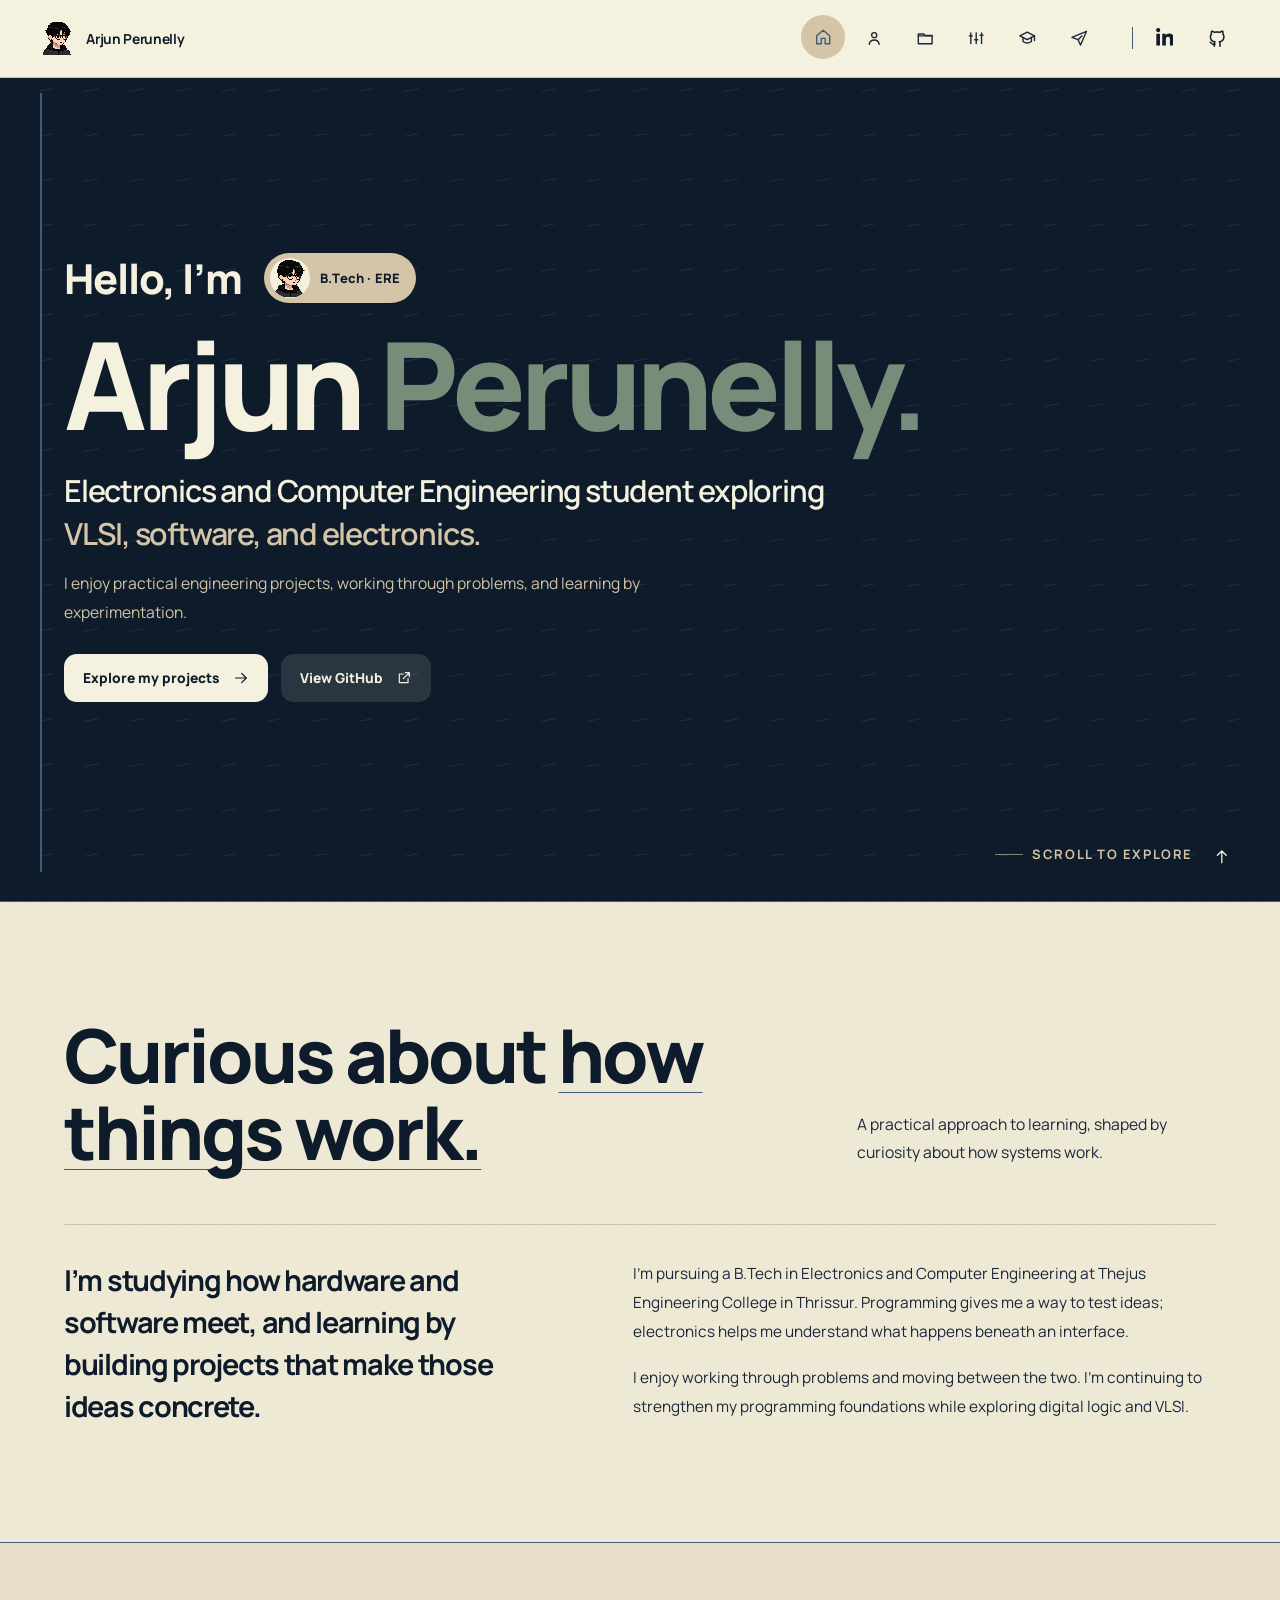
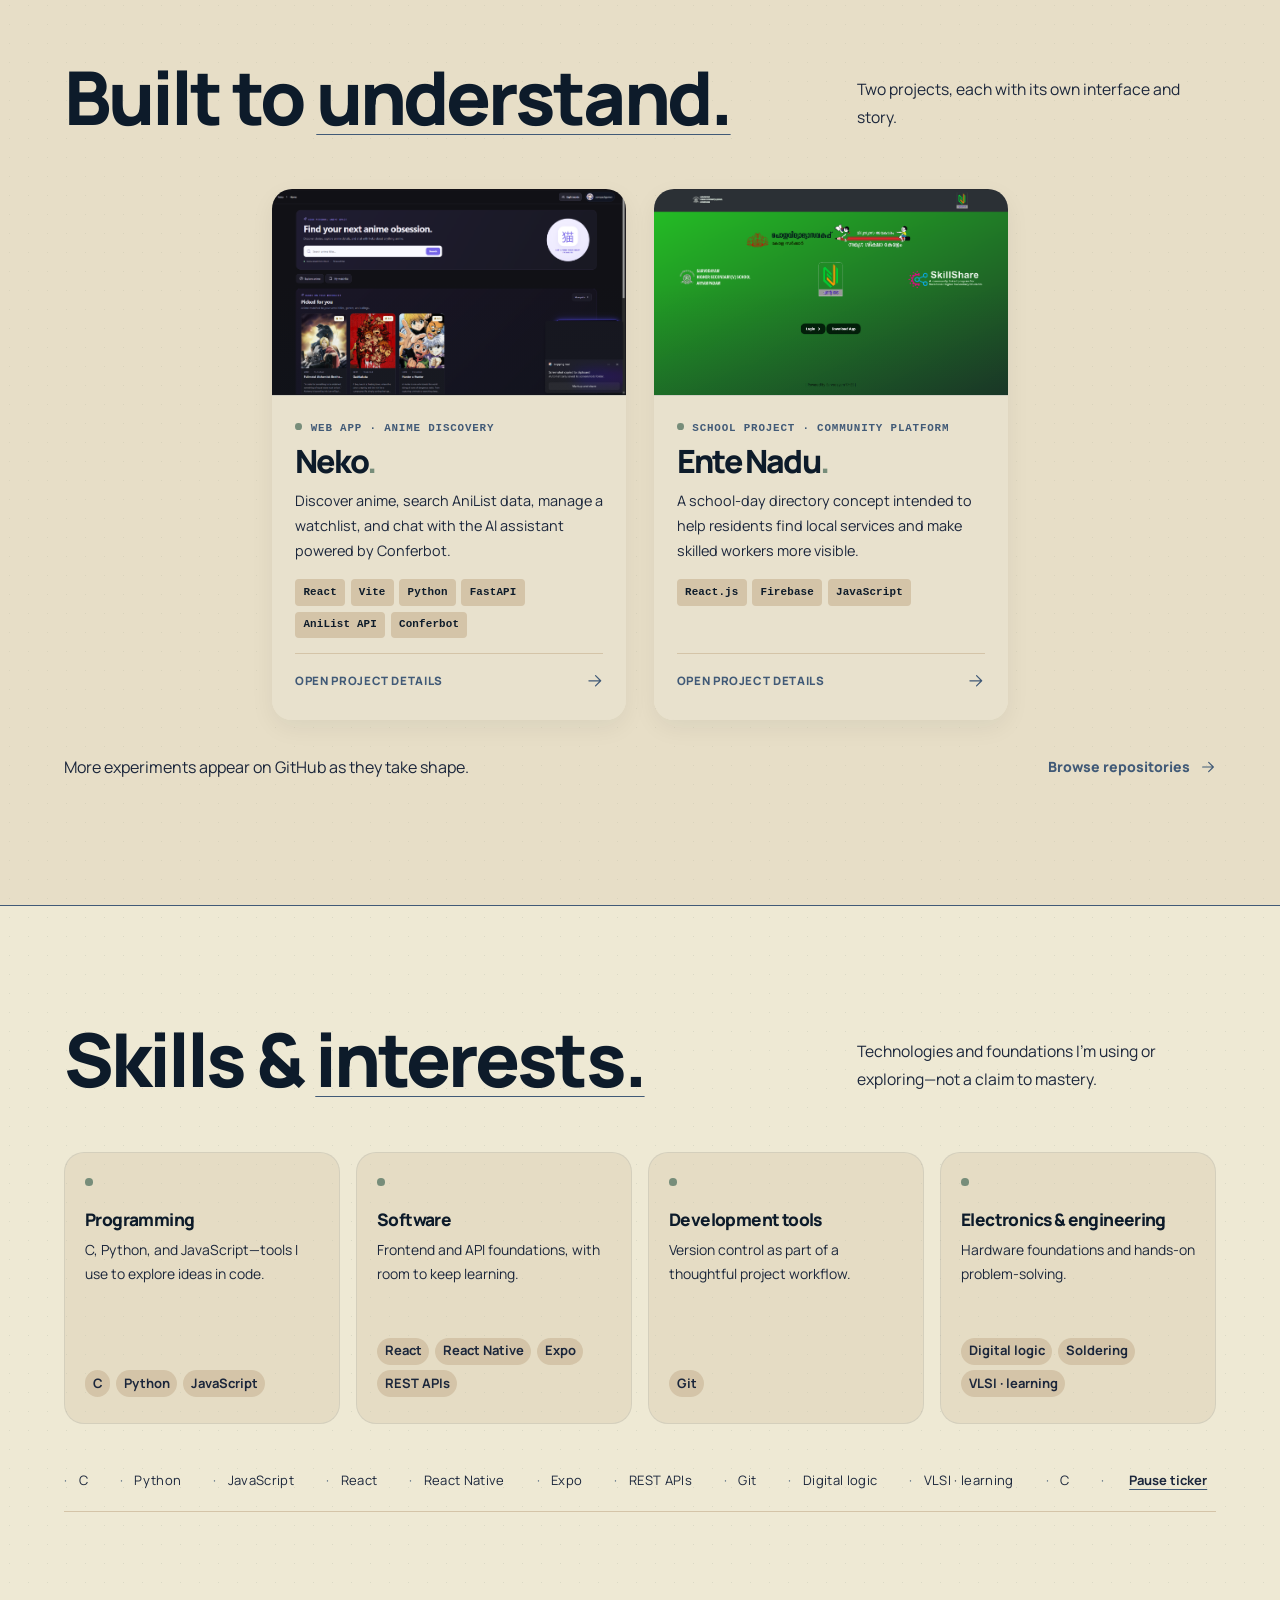
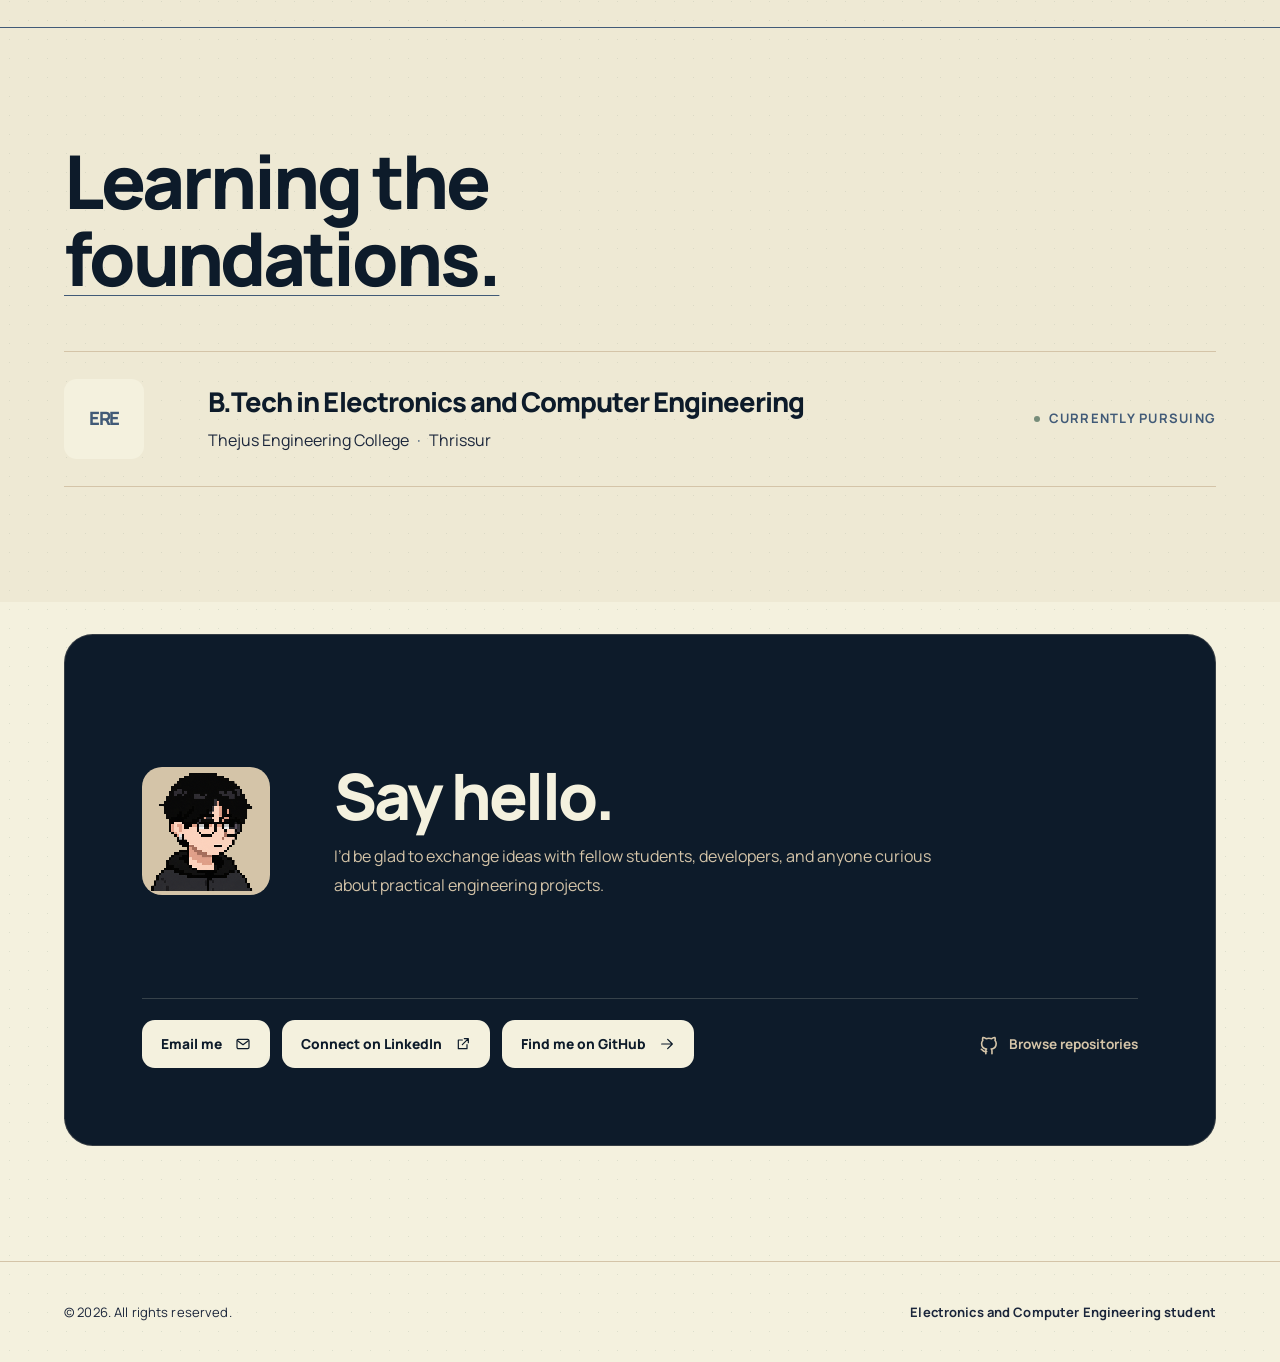
==== commit fd1fe735: "update" ====
--- a/index.html
+++ b/index.html
@@ -13,6 +13,22 @@
   <link rel="stylesheet" href="styles.css" />
 </head>
 <body>
+  <div class="site-loader" id="site-loader" role="status" aria-live="polite" hidden>
+    <div class="site-loader__content">
+      <span class="site-loader__emblem" aria-hidden="true">
+        <img class="site-loader__mark" src="assets/arjun-logo.png" alt="" width="68" height="68" />
+      </span>
+      <p class="site-loader__name">Arjun Perunelly</p>
+      <span class="site-loader__label">Loading portfolio</span>
+      <div class="site-loader__wave" aria-hidden="true">
+        <span></span><span></span><span></span><span></span><span></span>
+      </div>
+      <div class="site-loader__progress" role="progressbar" aria-label="Portfolio loading progress" aria-valuemin="0" aria-valuemax="100" aria-valuenow="0">
+        <span class="site-loader__percentage" aria-hidden="true">0%</span>
+      </div>
+    </div>
+  </div>
+
   <a class="skip-link" href="#main">Skip to content</a>
   <canvas class="magnet-lines-canvas" aria-hidden="true"></canvas>
 
@@ -107,43 +123,45 @@
       <div class="page-width">
         <div class="section-heading section-heading-projects" data-reveal>
           <h2 id="projects-title">Built to <span>understand.</span></h2>
-          <p class="section-intro">One public project, built to explore how a frontend and API can work together.</p>
-        </div>
-        <div class="project-feature" data-reveal>
-          <div class="project-story">
-            <h3>Neko<span class="title-period">.</span></h3>
-            <p class="project-meta">Featured project <span aria-hidden="true">·</span> Web app</p>
-            <p class="project-description">An anime companion web app for discovering anime, searching titles, and building a watchlist with data from AniList. A project for exploring how a frontend and a small API can work together.</p>
-            <ul class="technology-list" aria-label="Verified technologies">
-              <li>React</li><li>Vite</li><li>Python</li><li>FastAPI</li><li>AniList API</li>
-            </ul>
-            <a class="project-link" href="https://github.com/ArjunPerunelly/neko" target="_blank" rel="noopener noreferrer">View repository
-              <svg viewBox="0 0 24 24" aria-hidden="true"><path d="M14 4h6v6M20 4l-9 9" /><path d="M18 13v6H5V6h6" /></svg>
-            </a>
-          </div>
-          <div class="project-architecture" role="group" aria-label="Neko project architecture">
-            <div class="architecture-heading">
-              <p class="architecture-label">How the pieces connect</p>
-              <span class="architecture-status"><span aria-hidden="true"></span>System map</span>
+          <p class="section-intro">Two projects, each with its own interface and story.</p>
+        </div>
+        <div class="project-card-grid">
+          <a class="project-card project-card-neko" href="projects/neko.html" aria-labelledby="neko-card-title" aria-describedby="neko-card-description" data-reveal>
+            <div class="project-card-content">
+              <div class="project-card-media project-card-media-neko">
+                <img src="assets/neko-preview.png" alt="" aria-hidden="true" loading="lazy" width="1916" height="963" />
+              </div>
+              <div class="project-card-copy">
+                <p class="project-meta">Web app <span aria-hidden="true">·</span> Anime discovery</p>
+                <h3 id="neko-card-title">Neko<span class="title-period">.</span></h3>
+                <p id="neko-card-description">Discover anime, search AniList data, manage a watchlist, and chat with the AI assistant powered by Conferbot.</p>
+                <ul class="technology-list" aria-label="Neko technologies">
+                  <li>React</li><li>Vite</li><li>Python</li><li>FastAPI</li><li>AniList API</li><li>Conferbot</li>
+                </ul>
+                <span class="project-card-action">Open project details
+                  <svg viewBox="0 0 24 24" aria-hidden="true"><path d="M4 12h15M13 5l7 7-7 7" /></svg>
+                </span>
+              </div>
             </div>
-            <div class="architecture-flow">
-              <div class="architecture-node node-frontend">
-                <span class="node-label">Interface</span>
-                <strong>React <i>+</i> Vite</strong>
-              </div>
-              <svg class="flow-connector" viewBox="0 0 36 18" aria-hidden="true"><path d="M1 9h31m-7-7 7 7-7 7" /></svg>
-              <div class="architecture-node node-backend">
-                <span class="node-label">API</span>
-                <strong>Python <i>+</i> FastAPI</strong>
-              </div>
-              <svg class="flow-connector" viewBox="0 0 36 18" aria-hidden="true"><path d="M1 9h31m-7-7 7 7-7 7" /></svg>
-              <div class="architecture-node node-data">
-                <span class="node-label">Anime data</span>
-                <strong>AniList</strong>
+          </a>
+          <a class="project-card project-card-ente" href="projects/ente-nadu.html" aria-labelledby="ente-nadu-card-title" aria-describedby="ente-nadu-card-description" data-reveal>
+            <div class="project-card-content">
+              <div class="project-card-media project-card-media-ente">
+                <img src="assets/ente-nadu-preview.png" alt="" aria-hidden="true" loading="lazy" width="1901" height="956" />
+              </div>
+              <div class="project-card-copy">
+                <p class="project-meta">School project <span aria-hidden="true">·</span> Community platform</p>
+                <h3 id="ente-nadu-card-title">Ente Nadu<span class="title-period">.</span></h3>
+                <p id="ente-nadu-card-description">A school-day directory concept intended to help residents find local services and make skilled workers more visible.</p>
+                <ul class="technology-list" aria-label="Ente Nadu technologies">
+                  <li>React.js</li><li>Firebase</li><li>JavaScript</li>
+                </ul>
+                <span class="project-card-action">Open project details
+                  <svg viewBox="0 0 24 24" aria-hidden="true"><path d="M4 12h15M13 5l7 7-7 7" /></svg>
+                </span>
               </div>
             </div>
-            <p class="architecture-caption">Stack details verified in the public repository.</p>
-          </div>
+          </a>
         </div>
         <div class="project-more" data-reveal>
           <p>More experiments appear on GitHub as they take shape.</p>
--- a/styles.css
+++ b/styles.css
@@ -6,6 +6,7 @@
   --palette-steel: #415A77;
   --palette-deep-navy: #1B263B;
   --palette-midnight: #0D1B2A;
+  --palette-card: #E8E1CD;
   --palette-sand-rgb: 212 196 168;
   --palette-sage-rgb: 119 141 122;
   --palette-steel-rgb: 65 90 119;
@@ -44,6 +45,7 @@
   --duration-slow: 650ms;
   --duration-marquee: 42s;
   --ease-refined: cubic-bezier(0.22, 1, 0.36, 1);
+  --ease-in-out: cubic-bezier(0.77, 0, 0.175, 1);
   --shadow-glow: 0 0 0 1.5px rgb(var(--palette-sage-rgb) / 0.9), 0 0 0 3px rgb(var(--palette-sand-rgb) / 0.24), 0 0 20px rgb(var(--palette-sage-rgb) / 0.42);
   --content-width: 72rem;
   --header-height: 4.8rem;
@@ -113,6 +115,45 @@
   color: var(--color-ink);
 }
 .skip-link:focus { transform: translateY(0); }
+
+.site-loader[hidden] { display: none; }
+.site-loader {
+  position: fixed;
+  z-index: 100;
+  inset: 0;
+  display: grid;
+  place-items: center;
+  padding: 2rem;
+  background: var(--color-paper);
+  color: var(--color-ink);
+  opacity: 0;
+  visibility: hidden;
+  pointer-events: none;
+  transition: opacity var(--duration-base) var(--ease-refined), visibility 0s linear var(--duration-base);
+}
+html.is-loading,
+html.is-loading body { overflow: hidden; }
+html.is-loading .site-loader {
+  opacity: 1;
+  visibility: visible;
+  pointer-events: auto;
+  transition: opacity var(--duration-base) var(--ease-refined), visibility 0s;
+}
+.site-loader__content { display: flex; flex-direction: column; align-items: center; gap: 1rem; text-align: center; }
+.site-loader__emblem { display: grid; width: 4.25rem; aspect-ratio: 1; place-items: center; }
+.site-loader__mark { display: block; width: 4.25rem; height: 4.25rem; object-fit: contain; image-rendering: pixelated; animation: loader-mark-enter 460ms var(--ease-refined) both; }
+.site-loader__name { margin: 0; font-size: 0.78rem; font-weight: 800; letter-spacing: 0.14em; text-transform: uppercase; }
+.site-loader__label { margin-top: -0.65rem; color: var(--color-accent); font-size: 0.68rem; font-weight: 700; letter-spacing: 0.12em; text-transform: uppercase; }
+.site-loader__wave { --duration: 820ms; --delay: 100ms; display: flex; width: 7rem; height: 3.5rem; align-items: center; justify-content: space-between; color: var(--palette-steel); }
+.site-loader__wave > span { display: block; flex: 0 0 12%; height: var(--bar-height); border-radius: 999px; background: currentColor; opacity: 0.5; transform: scaleY(0.45); transform-origin: center; animation: loader-wave-bar var(--duration) var(--ease-in-out) var(--bar-delay) infinite alternate; }
+.site-loader__wave > span:nth-child(1) { --bar-height: 36%; --bar-delay: 0ms; }
+.site-loader__wave > span:nth-child(2) { --bar-height: 62%; --bar-delay: var(--delay); }
+.site-loader__wave > span:nth-child(3) { --bar-height: 100%; --bar-delay: calc(var(--delay) + var(--delay)); }
+.site-loader__wave > span:nth-child(4) { --bar-height: 70%; --bar-delay: calc(var(--delay) + var(--delay) + var(--delay)); }
+.site-loader__wave > span:nth-child(5) { --bar-height: 42%; --bar-delay: calc(var(--delay) + var(--delay) + var(--delay) + var(--delay)); }
+.site-loader__progress { min-width: 3.25rem; color: var(--palette-steel); font-size: 0.75rem; font-weight: 700; letter-spacing: 0.08em; font-variant-numeric: tabular-nums; text-align: center; }
+@keyframes loader-mark-enter { from { opacity: 0; transform: translateY(0.35rem) scale(0.96); } to { opacity: 1; transform: translateY(0) scale(1); } }
+@keyframes loader-wave-bar { to { opacity: 1; transform: scaleY(1); } }
 
 .scroll-progress {
   position: fixed;
@@ -496,25 +537,80 @@
 .about-copy p { margin: 0 0 1rem; color: var(--color-muted); font-size: 0.96rem; line-height: 1.9; }
 .about-copy p:last-child { margin-bottom: 0; }
 
-.project-feature {
+.project-card-grid {
+  display: grid;
+  grid-template-columns: repeat(2, minmax(0, 1fr));
+  grid-auto-rows: 1fr;
+  align-items: stretch;
+  width: min(100%, 46rem);
+  margin-inline: auto;
+  gap: clamp(1rem, 2.4vw, 1.7rem);
+}
+.project-card {
   position: relative;
-  display: grid;
-  grid-template-columns: minmax(0, 0.78fr) minmax(0, 1.22fr);
-  align-items: stretch;
-  gap: clamp(2rem, 5vw, 4.5rem);
-  padding: 0;
-}
-.project-story { align-self: center; }
-.project-meta { margin: 0.45rem 0 0; color: var(--color-accent); font-size: 0.8125rem; font-weight: 800; letter-spacing: 0.055em; text-transform: uppercase; }
-.project-story h3 {
-  margin: 0;
+  isolation: isolate;
+  display: block;
+  min-width: 0;
+  border-radius: var(--radius-card);
+  box-shadow: 0 8px 24px rgb(var(--color-ink-rgb) / 6%);
   color: var(--color-ink);
-  font-size: clamp(3.6rem, 7vw, 5.5rem);
+  text-decoration: none;
+  transition: transform 350ms var(--ease-refined), box-shadow 350ms var(--ease-refined);
+}
+.project-card:focus-visible { outline: none; box-shadow: var(--shadow-glow); }
+.project-card-content {
+  display: flex;
+  height: 100%;
+  min-width: 0;
+  flex-direction: column;
+  overflow: hidden;
+  border-radius: var(--radius-card);
+  background: var(--palette-card);
+}
+.project-card-media {
+  position: relative;
+  overflow: hidden;
+  aspect-ratio: 1.72;
+  background: var(--color-paper-deep);
+}
+.project-card-media::after {
+  position: absolute;
+  inset: 45% 0 0;
+  background: linear-gradient(180deg, transparent, rgb(13 27 42 / 14%));
+  content: "";
+  pointer-events: none;
+}
+.project-card-media img {
+  display: block;
+  width: 100%;
+  height: 100%;
+  object-fit: cover;
+}
+.project-card-media-neko img { object-position: right center; }
+.project-card-media-ente img { object-position: center; }
+.project-card-copy { display: flex; flex: 1; flex-direction: column; align-items: flex-start; padding: clamp(1rem, 2vw, 1.45rem); border-top: 1px solid rgb(var(--palette-steel-rgb) / 14%); background: var(--palette-card); }
+.project-meta { margin: 0; color: var(--color-accent); font-family: ui-monospace, SFMono-Regular, Consolas, monospace; font-size: 0.68rem; font-weight: 700; letter-spacing: 0.075em; text-transform: uppercase; }
+.project-meta::before { display: inline-block; width: 0.42rem; height: 0.42rem; margin-right: 0.55rem; border-radius: 50%; background: var(--palette-sage); content: ""; vertical-align: 0.05rem; }
+.project-card-copy h3 {
+  margin: 0.45rem 0 0;
+  color: var(--color-ink);
+  font-size: clamp(1.7rem, 2.5vw, 2.25rem);
   font-weight: 800;
-  letter-spacing: -0.035em;
-  line-height: 1;
-}
-.project-description { max-width: 35rem; margin: 1rem 0 0; color: var(--color-muted); font-size: 1rem; line-height: 1.8; }
+  letter-spacing: -0.055em;
+  line-height: 1.1;
+}
+.project-card-copy > p:not(.project-meta) { max-width: 39rem; margin: 0.6rem 0 0; color: var(--color-muted); font-size: 0.9rem; line-height: 1.72; }
+.project-card .technology-list { gap: 0.35rem; margin-top: 1rem; }
+.project-card .technology-list li {
+  padding: 0.28rem 0.45rem;
+  border: 1px solid transparent;
+  border-radius: 0.25rem;
+  background: var(--palette-sand);
+  color: var(--palette-midnight);
+  font-family: ui-monospace, SFMono-Regular, Consolas, monospace;
+  font-size: 0.68rem;
+  letter-spacing: 0.015em;
+}
 .technology-list { display: flex; flex-wrap: wrap; gap: 0.45rem; margin: 1.25rem 0 0.9rem; padding: 0; list-style: none; }
 .technology-list li {
   padding: 0.38rem 0.66rem;
@@ -525,6 +621,26 @@
   font-weight: 700;
   line-height: 1.45;
 }
+.project-card-action {
+  display: inline-flex;
+  width: 100%;
+  min-height: 44px;
+  align-items: center;
+  justify-content: space-between;
+  gap: 0.55rem;
+  margin-top: auto;
+  padding-top: 0.75rem;
+  border-top: 1px solid var(--color-line);
+  color: var(--color-accent);
+  font-size: 0.72rem;
+  font-weight: 800;
+  letter-spacing: 0.055em;
+  text-transform: uppercase;
+}
+.project-card-action svg,
+.project-detail-links svg { width: 1.1rem; height: 1.1rem; fill: none; stroke: currentColor; stroke-linecap: round; stroke-linejoin: round; stroke-width: 1.7; }
+.project-more { display: flex; align-items: center; justify-content: space-between; gap: 1.5rem; margin-top: 1.6rem; color: var(--color-muted); font-size: 1rem; }
+.project-more p { margin: 0; }
 .project-link,
 .text-link {
   display: inline-flex;
@@ -539,63 +655,94 @@
 .project-link:hover,
 .text-link:hover { gap: 0.85rem; color: var(--color-ink); }
 
-.project-architecture {
+.project-detail-header { position: relative; z-index: 2; padding-block: 1rem; border-bottom: 1px solid var(--color-line); }
+.project-detail-header-inner { display: flex; align-items: center; justify-content: space-between; gap: 1rem; }
+.project-detail-main { padding-block: clamp(3rem, 8vw, 7rem) clamp(4rem, 10vw, 9rem); }
+.project-breadcrumb ol { display: flex; align-items: center; gap: 0.55rem; margin: 0; padding: 0; list-style: none; }
+.project-breadcrumb li { display: flex; align-items: center; gap: 0.55rem; color: var(--color-ink); font-size: 0.8125rem; font-weight: 700; }
+.project-breadcrumb li + li::before { color: var(--color-muted); content: "/"; font-weight: 400; }
+.project-breadcrumb a { display: flex; min-height: 44px; align-items: center; color: var(--color-muted); }
+.project-breadcrumb a:hover { color: var(--color-ink); }
+.project-detail-hero { max-width: 57rem; margin-top: clamp(2.3rem, 5vw, 4rem); }
+.project-detail-title { margin: 0.65rem 0 0; font-size: clamp(3.5rem, 9vw, 7rem); font-weight: 800; letter-spacing: -0.075em; line-height: 0.98; }
+.project-detail-summary { max-width: 47rem; margin: 1.35rem 0 0; color: var(--color-muted); font-size: clamp(1.05rem, 2vw, 1.3rem); line-height: 1.8; }
+.project-detail-image { position: relative; width: min(100%, 24rem); overflow: hidden; margin: clamp(2rem, 5vw, 4rem) auto 0; border: 1px solid var(--color-line); border-radius: var(--radius-card); background: var(--color-paper-deep); }
+.project-detail-image img { display: block; width: 100%; aspect-ratio: 1; object-fit: cover; }
+.project-detail-image figcaption { padding: 0.65rem 1rem; color: var(--color-muted); font-size: 0.75rem; }
+.project-gallery-section { margin-top: clamp(3rem, 6vw, 5rem); }
+.project-gallery-heading { display: flex; align-items: end; justify-content: space-between; gap: 1rem; margin-bottom: 1rem; }
+.project-gallery-heading h2 { margin: 0; font-size: 1.1rem; font-weight: 800; letter-spacing: -0.025em; }
+.project-gallery-heading p { max-width: 30rem; margin: 0; color: var(--color-muted); font-size: 0.875rem; }
+.accordion-gallery { display: flex; width: 100%; height: clamp(17rem, 31vw, 24rem); gap: 0.5rem; perspective: 1200px; perspective-origin: center; }
+.ag-panel {
   position: relative;
-  isolation: isolate;
-  display: flex;
-  min-height: 22rem;
-  flex-direction: column;
-  justify-content: space-between;
-  padding: clamp(1.2rem, 3vw, 2rem);
-  border: 1px solid rgb(var(--palette-sand-rgb) / 0.14);
-  border-radius: var(--radius-panel);
-  background: var(--color-navy);
+  display: block;
+  flex: 1 1 0;
+  min-width: 0;
+  min-height: 0;
+  overflow: hidden;
+  padding: 0;
+  border: 0;
+  border-radius: 1rem;
+  background: var(--palette-midnight);
   color: var(--color-paper);
-  transition: border-color var(--duration-base) ease, box-shadow var(--duration-base) ease;
-}
-.project-architecture::before {
-  position: absolute;
-  z-index: 0;
-  inset: 0;
-  border-radius: inherit;
-  background: linear-gradient(135deg, rgb(var(--palette-sage-rgb) / 0.12), transparent 52%);
-  content: "";
-  opacity: 0;
-  pointer-events: none;
-  transition: opacity var(--duration-fast) ease;
-}
-.project-architecture > * { position: relative; z-index: 1; }
-.project-architecture:focus-within { border-color: rgb(var(--palette-sage-rgb) / 0.72); box-shadow: var(--shadow-glow); }
-.project-architecture:focus-within::before { opacity: 1; }
-@media (hover: hover) and (pointer: fine) {
-  .project-architecture:hover { border-color: rgb(var(--palette-sage-rgb) / 0.72); box-shadow: var(--shadow-glow); }
-  .project-architecture:hover::before { opacity: 1; }
-}
-.architecture-heading { display: flex; align-items: center; justify-content: space-between; gap: 1rem; }
-.architecture-label { margin: 0; color: var(--palette-sand); font-size: 0.8125rem; }
-.architecture-status { display: inline-flex; align-items: center; gap: 0.45rem; color: var(--palette-sand); font-size: 0.8125rem; }
-.architecture-status span,
+  cursor: pointer;
+  transform: rotateY(var(--ag-tilt, 0deg));
+  transform-origin: center;
+  transform-style: preserve-3d;
+  transition: flex-grow 600ms var(--ease-refined), transform 600ms var(--ease-refined);
+  -webkit-tap-highlight-color: transparent;
+}
+.ag-panel[aria-checked="true"] { flex-grow: 4.33; transform: none; }
+.ag-panel:focus-visible { z-index: 1; outline: 2px solid var(--palette-sage); outline-offset: 3px; }
+.ag-panel__frame { position: absolute; inset: 0; overflow: hidden; border-radius: inherit; }
+.ag-panel__media { position: absolute; inset: 0; filter: grayscale(1) brightness(0.62); transition: filter 600ms var(--ease-refined); }
+.ag-panel[aria-checked="true"] .ag-panel__media { filter: grayscale(0) brightness(1); }
+.ag-panel__media img { display: block; width: 100%; height: 100%; object-fit: cover; user-select: none; -webkit-user-drag: none; }
+.ag-panel__overlay { position: absolute; inset: 0; pointer-events: none; background: linear-gradient(180deg, transparent 36%, rgb(13 27 42 / 75%) 100%); opacity: 0.62; transition: opacity 600ms var(--ease-refined); }
+.ag-panel[aria-checked="true"] .ag-panel__overlay { opacity: 0.34; }
+.ag-panel__label { position: absolute; z-index: 1; right: 1rem; bottom: 1rem; left: 1rem; display: flex; align-items: center; gap: 0.65rem; pointer-events: none; }
+.ag-panel__bar { width: 3px; height: 1.6rem; flex: 0 0 auto; border-radius: 3px; background: var(--palette-sage); opacity: 0; transform: scaleY(0.6); transform-origin: bottom; transition: opacity 350ms var(--ease-refined), transform 350ms var(--ease-refined); }
+.ag-panel__text { overflow: hidden; color: var(--color-paper); font-size: clamp(0.9rem, 1.4vw, 1.15rem); font-weight: 700; letter-spacing: 0.01em; text-overflow: ellipsis; text-shadow: 0 2px 12px rgb(13 27 42 / 65%); white-space: nowrap; opacity: 0; transform: translateX(-0.5rem); transition: opacity 350ms var(--ease-refined), transform 350ms var(--ease-refined); }
+.ag-panel[aria-checked="true"] .ag-panel__bar,
+.ag-panel[aria-checked="true"] .ag-panel__text { opacity: 1; transform: none; }
+.project-detail-grid { display: grid; grid-template-columns: minmax(0, 1.55fr) minmax(15rem, 0.85fr); gap: clamp(2rem, 6vw, 5rem); margin-top: clamp(3rem, 7vw, 6rem); }
+.project-detail-section { grid-column: 1; padding-top: 1.1rem; border-top: 1px solid var(--color-line); }
+.project-detail-aside { grid-column: 2; padding-top: 1.1rem; border-top: 1px solid var(--color-line); }
+.project-detail-explored { grid-column: 1 / -1; }
+.project-detail-section h2,
+.project-detail-aside h2 { margin: 0; font-size: 1.1rem; font-weight: 800; letter-spacing: -0.025em; }
+.project-detail-section p { margin: 0.85rem 0 0; color: var(--color-muted); line-height: 1.9; }
+.project-detail-list { display: grid; gap: 0; margin: 0.9rem 0 0; padding: 0; list-style: none; }
+.project-detail-list li { padding: 0.75rem 0; border-top: 1px solid var(--color-line); color: var(--color-muted); line-height: 1.7; }
+.project-detail-explored .project-detail-list { grid-template-columns: repeat(auto-fit, minmax(min(100%, 16rem), 1fr)); column-gap: clamp(1rem, 3vw, 2.5rem); }
+.project-detail-facts { display: grid; gap: 0; margin: 0.9rem 0 1.35rem; border-top: 1px solid var(--color-line); }
+.project-detail-facts > div { display: grid; grid-template-columns: minmax(4rem, 0.55fr) minmax(0, 1fr); gap: 0.75rem; padding: 0.7rem 0; border-bottom: 1px solid var(--color-line); }
+.project-detail-facts dt { color: var(--color-muted); font-size: 0.75rem; font-weight: 800; letter-spacing: 0.08em; text-transform: uppercase; }
+.project-detail-facts dd { margin: 0; color: var(--color-ink); font-size: 0.875rem; font-weight: 700; }
+.project-detail-stack { padding-top: 1rem; border-top: 1px solid var(--color-line); }
+.project-detail-stack .technology-list { margin-top: 1rem; }
+.project-detail-links { display: grid; gap: 0.3rem; margin-top: 1.5rem; }
+.project-detail-links a { display: flex; min-height: 44px; align-items: center; justify-content: space-between; gap: 1rem; border-top: 1px solid var(--color-line); color: var(--color-accent); font-size: 0.875rem; font-weight: 800; }
+.project-detail-links a:hover { color: var(--color-ink); }
+.project-detail-actions { display: flex; flex-wrap: wrap; gap: 0.65rem; margin-top: 1.5rem; }
+.project-detail-actions .button { min-height: 44px; padding: 0.65rem 0.9rem; background-color: var(--palette-deep-navy); color: var(--palette-cream); font-size: 0.78rem; }
+.project-detail-actions .button:hover { background-color: var(--palette-steel); color: var(--palette-cream); }
+.project-detail-actions .project-action-source { background-color: var(--palette-sand); color: var(--palette-midnight); }
+.project-detail-actions .project-action-source:hover { background-color: var(--palette-card); color: var(--palette-midnight); }
+.project-detail-actions svg { width: 1rem; height: 1rem; fill: none; stroke: currentColor; stroke-linecap: round; stroke-linejoin: round; stroke-width: 1.7; }
+.project-detail-footer { padding-block: 1.1rem; border-top: 1px solid var(--color-line); }
+.project-detail-footer .footer-inner { min-height: 0; }
+@media (hover: hover) and (pointer: fine) and (prefers-reduced-motion: no-preference) {
+  .project-card:hover { transform: translateY(-4px); box-shadow: 0 16px 32px rgb(var(--color-ink-rgb) / 12%); }
+  .project-card:hover .project-card-media img { transform: scale(1.02); }
+}
+.project-card-media img { transition: transform 450ms var(--ease-refined); }
+@media (prefers-reduced-motion: reduce) {
+  .project-card,
+  .project-card-media img { transition: none; }
+}
 .education-status span { width: 0.4rem; height: 0.4rem; border-radius: 50%; background: var(--color-accent-bright); }
-.architecture-flow { display: flex; flex-direction: column; align-items: stretch; justify-content: center; padding-block: 1.4rem; }
-.architecture-node {
-  display: grid;
-  grid-template-columns: minmax(6rem, 0.55fr) 1fr;
-  align-items: center;
-  gap: 1rem;
-  padding: 0.95rem 0.1rem;
-  border-bottom: 1px solid rgb(var(--color-paper-rgb) / 26%); /* taste-skill-ignore: Fine separators clarify the verified system-flow diagram. */
-  transition: padding var(--duration-fast) var(--ease-refined), color var(--duration-fast) ease;
-}
-.architecture-node:first-child { border-top: 1px solid rgb(var(--color-paper-rgb) / 26%); /* taste-skill-ignore: Fine separators clarify the verified system-flow diagram. */ }
-.architecture-node:hover { padding-inline: 0.45rem; color: var(--color-paper); }
-.node-label { color: var(--palette-sand); font-size: 0.8125rem; }
-.architecture-node strong { color: var(--color-paper); font-size: 1.08rem; font-weight: 800; letter-spacing: -0.025em; }
-.architecture-node strong i { color: var(--palette-sand); font-style: normal; }
-.flow-connector { width: 1.1rem; height: 0.75rem; margin: -0.12rem 0 -0.12rem 2rem; transform: rotate(90deg); overflow: visible; color: var(--palette-sand); }
-.flow-connector path { fill: none; stroke: currentColor; stroke-linecap: round; stroke-linejoin: round; stroke-width: 1.7; }
-.architecture-caption { margin: 0; color: var(--palette-sand); font-size: 0.8125rem; letter-spacing: 0.015em; text-transform: none; }
-.project-more { display: flex; align-items: center; justify-content: space-between; gap: 1.5rem; margin-top: 1.2rem; color: var(--color-muted); font-size: 1rem; }
-.project-more p { margin: 0; }
 
 .skills-section { border-top-color: var(--color-line); }
 .skills-grid { display: grid; grid-template-columns: repeat(4, minmax(0, 1fr)); gap: 1rem; }
@@ -796,7 +943,8 @@
   .section-intro { margin-top: 0; }
   .skills-grid { grid-template-columns: repeat(2, minmax(0, 1fr)); }
   .skill-card { min-height: 15.5rem; }
-  .project-feature { grid-template-columns: minmax(0, 0.92fr) minmax(20rem, 1.08fr); gap: 2rem; }
+  .project-card-grid { gap: 1.1rem; }
+  .project-detail-grid { gap: 2rem; }
   .contact-card { grid-template-columns: 6.5rem minmax(0, 1fr); column-gap: 1.5rem; row-gap: 2rem; }
   .contact-monogram { width: 5.75rem; height: 5.75rem; }
 }
@@ -828,8 +976,12 @@
   .section-heading { grid-template-columns: 1fr; gap: 0.8rem; margin-bottom: 2.4rem; }
   .section-heading h2 { font-size: clamp(2.65rem, 8.7vw, 4.3rem); }
   .about-layout { grid-template-columns: minmax(0, 0.8fr) minmax(17rem, 1fr); gap: 2rem; }
-  .project-feature { grid-template-columns: 1fr; gap: 2rem; }
-  .project-architecture { min-height: 18rem; }
+  .project-card-grid { grid-template-columns: 1fr; gap: 1rem; }
+  .project-detail-main { padding-block: 2.8rem 5rem; }
+  .project-detail-hero { margin-top: 2rem; }
+  .project-detail-grid { grid-template-columns: 1fr; gap: 2rem; }
+  .project-detail-section,
+  .project-detail-aside { grid-column: 1; }
   .contact-card { grid-template-columns: 5rem minmax(0, 1fr); column-gap: 1.6rem; row-gap: 1.75rem; min-height: 0; }
   .contact-monogram { width: 4.6rem; height: 4.6rem; }
   .contact-action { grid-column: 1 / -1; grid-row: 2; flex-direction: row; flex-wrap: wrap; align-items: center; gap: 0.5rem 1rem; }
@@ -933,14 +1085,12 @@
   .section-heading-projects .section-intro { max-width: 31rem; }
   .about-layout { grid-template-columns: 1fr; gap: 1.35rem; padding-top: 1.4rem; }
   .about-lead { max-width: 34rem; font-size: 1.35rem; }
-  .project-feature { gap: 1.5rem; }
-  .project-story h3 { font-size: 4rem; }
-  .project-description { font-size: 0.9rem; }
-  .project-architecture { min-height: 17rem; padding: 1rem; }
-  .architecture-heading { align-items: flex-start; flex-direction: column; gap: 0.35rem; }
-  .architecture-node { grid-template-columns: minmax(5rem, 0.52fr) 1fr; gap: 0.5rem; }
-  .architecture-node strong { font-size: 0.95rem; }
   .project-more { align-items: flex-start; flex-direction: column; gap: 0.1rem; }
+  .project-card-copy { padding: 1rem; }
+  .project-card-copy h3 { font-size: 1.8rem; }
+  .project-card-copy > p:not(.project-meta) { font-size: 0.86rem; }
+  .project-detail-title { font-size: clamp(3rem, 16vw, 5rem); }
+  .project-detail-image img { aspect-ratio: 1; }
   .skills-grid { grid-template-columns: 1fr; gap: 0.65rem; }
   .skills-grid .skill-card { min-height: 0; padding: 1.35rem; }
   .skill-card ul { margin-top: 1rem; }
@@ -974,6 +1124,22 @@
   .hero-pill { font-size: 0.8125rem; }
 }
 
+@media (max-width: 760px) {
+  .project-gallery-heading { align-items: flex-start; flex-direction: column; gap: 0.25rem; }
+}
+@media (max-width: 520px) {
+  .accordion-gallery { height: 25rem; flex-direction: column; perspective: none; }
+  .ag-panel { transform: none !important; }
+}
+@media (prefers-reduced-motion: reduce) {
+  .ag-panel,
+  .ag-panel__media,
+  .ag-panel__overlay,
+  .ag-panel__bar,
+  .ag-panel__text { transition: none; }
+  .ag-panel { transform: none; }
+}
+
 @media (hover: hover) and (pointer: fine) {
   .button:hover,
   .primary-navigation a:hover,
@@ -993,7 +1159,7 @@
 
 .menu-toggle,
 .skills-marquee-toggle { position: relative; isolation: isolate; }
-:is(.skill-card, .project-architecture, .contact-card, .button, .primary-navigation a, .nav-linkedin, .nav-github, .menu-toggle, .skills-marquee-toggle, .back-to-top)::after {
+:is(.project-card, .skill-card, .contact-card, .button, .primary-navigation a, .nav-linkedin, .nav-github, .menu-toggle, .skills-marquee-toggle, .back-to-top)::after {
   position: absolute;
   z-index: 3;
   inset: 0;
@@ -1005,7 +1171,7 @@
   transition: opacity var(--duration-fast) ease;
 }
 @supports (mask-composite: exclude) or (-webkit-mask-composite: xor) {
-  :is(.skill-card, .project-architecture, .contact-card, .button, .primary-navigation a, .nav-linkedin, .nav-github, .menu-toggle, .skills-marquee-toggle, .back-to-top)::after {
+  :is(.project-card, .skill-card, .contact-card, .button, .primary-navigation a, .nav-linkedin, .nav-github, .menu-toggle, .skills-marquee-toggle, .back-to-top)::after {
     padding: 1.5px;
     border: 0;
     background: conic-gradient(from var(--border-glow-angle, 0deg), rgb(var(--palette-sage-rgb) / 0.45) 0deg, rgb(var(--palette-sage-rgb) / 0.8) 14deg, rgb(var(--palette-sand-rgb) / 1) 28deg, rgb(var(--palette-sage-rgb) / 0.8) 42deg, rgb(var(--palette-sage-rgb) / 0.45) 62deg, rgb(var(--palette-sage-rgb) / 0.45) 360deg);
@@ -1015,18 +1181,19 @@
   }
 }
 @media (hover: hover) and (pointer: fine) {
-  :is(.skill-card, .project-architecture, .contact-card, .button, .primary-navigation a, .nav-linkedin, .nav-github, .menu-toggle, .skills-marquee-toggle, .back-to-top):hover::after {
+  :is(.project-card, .skill-card, .contact-card, .button, .primary-navigation a, .nav-linkedin, .nav-github, .menu-toggle, .skills-marquee-toggle, .back-to-top):hover::after {
     opacity: 1;
   }
 }
-:is(.skill-card, .project-architecture, .contact-card):focus-within::after,
-:is(.button, .primary-navigation a, .nav-linkedin, .nav-github, .menu-toggle, .skills-marquee-toggle, .back-to-top):focus-visible::after {
+:is(.skill-card, .contact-card):focus-within::after,
+:is(.project-card, .button, .primary-navigation a, .nav-linkedin, .nav-github, .menu-toggle, .skills-marquee-toggle, .back-to-top):focus-visible::after {
   opacity: 1;
   animation: none;
 }
 
 @media (prefers-reduced-motion: reduce) {
-  .project-architecture::before,
+  .site-loader__mark,
+  .site-loader__wave > span { animation: none; }
   .skill-card::before { transition: none; }
   .button { background-image: none; }
   .button:hover,
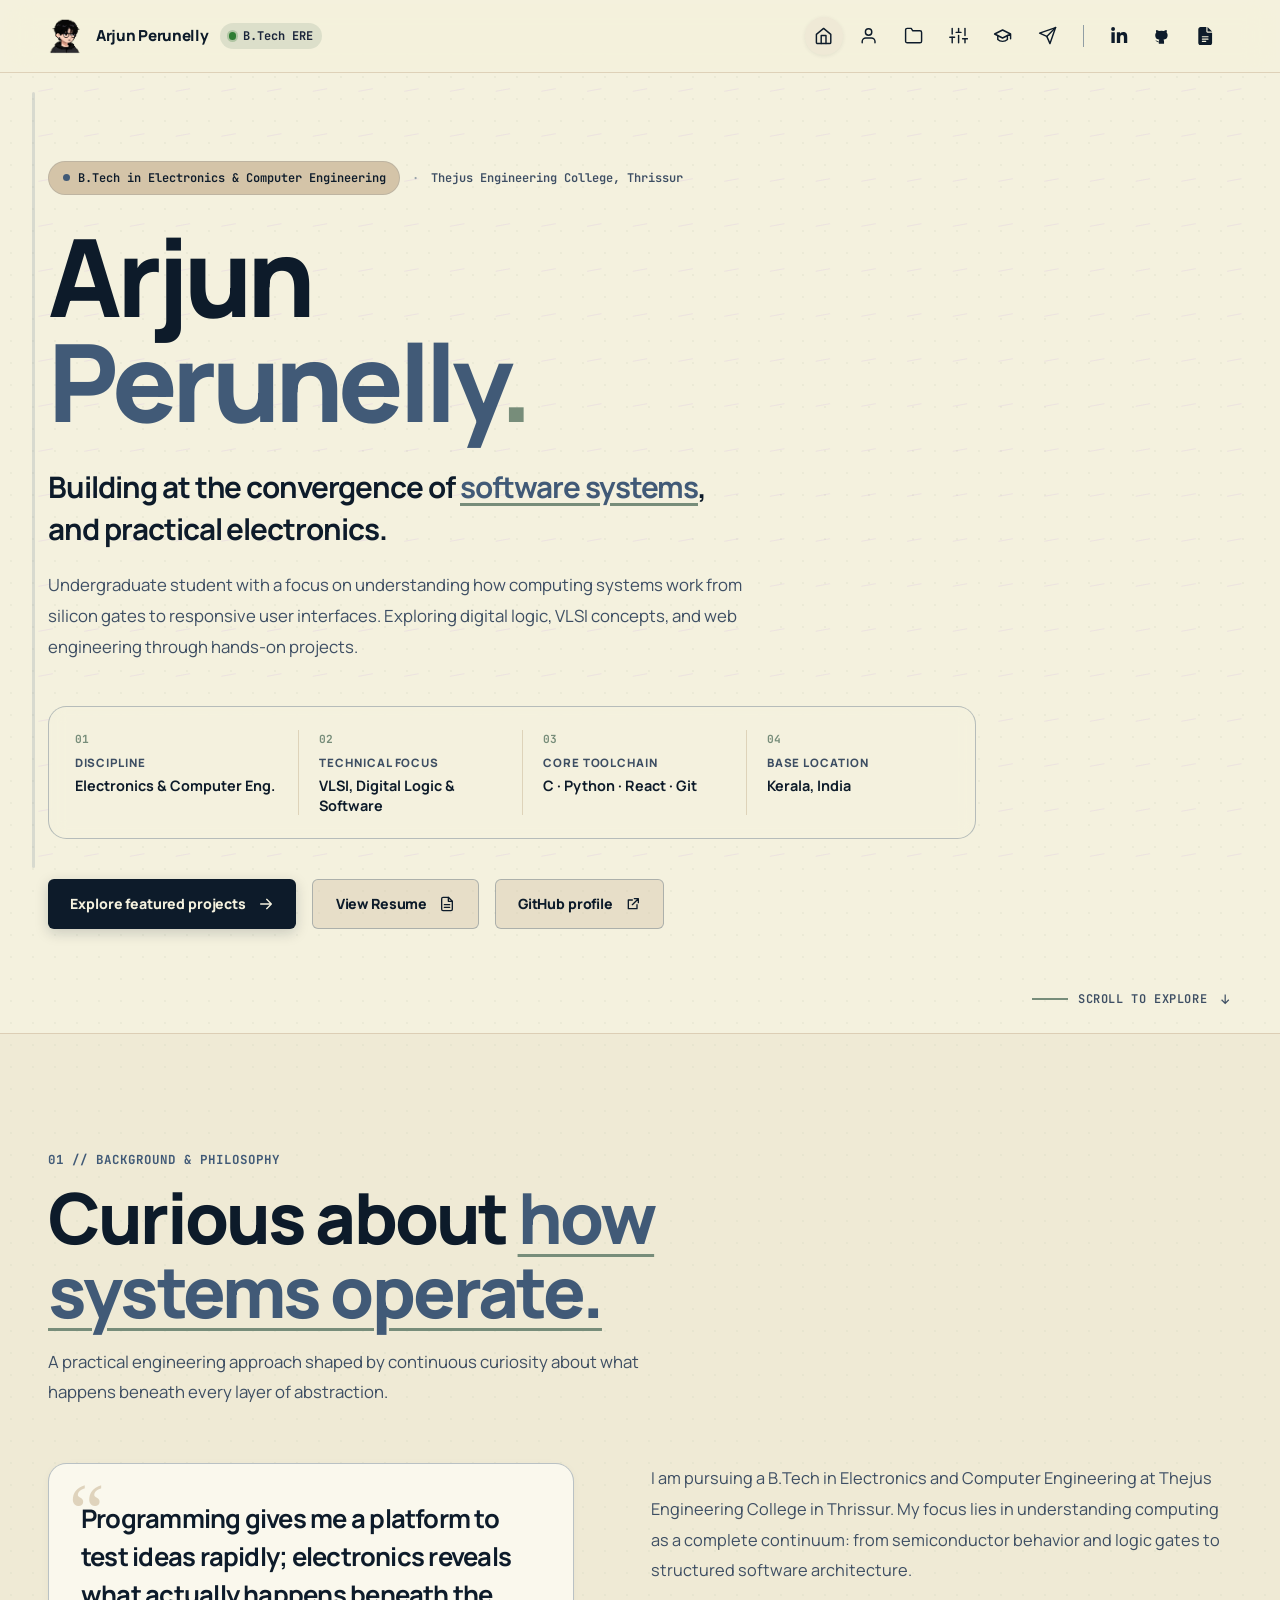
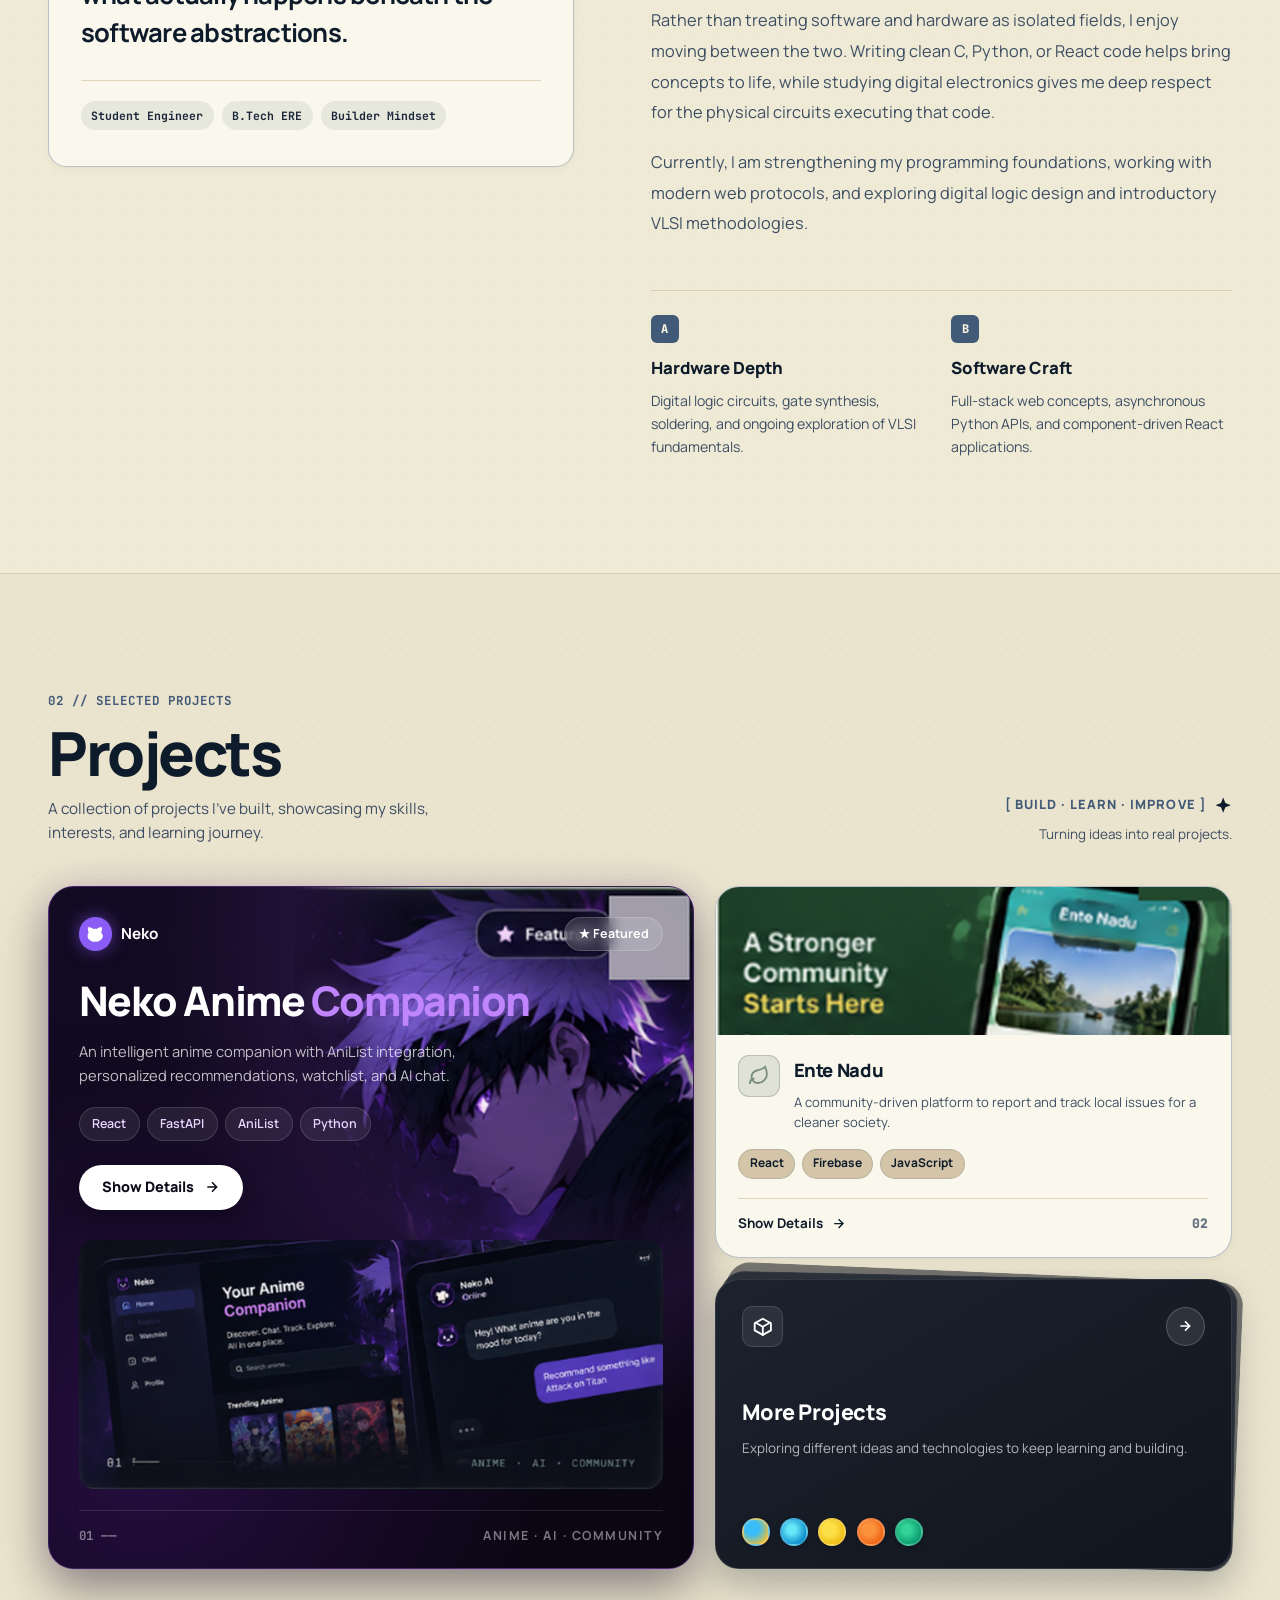
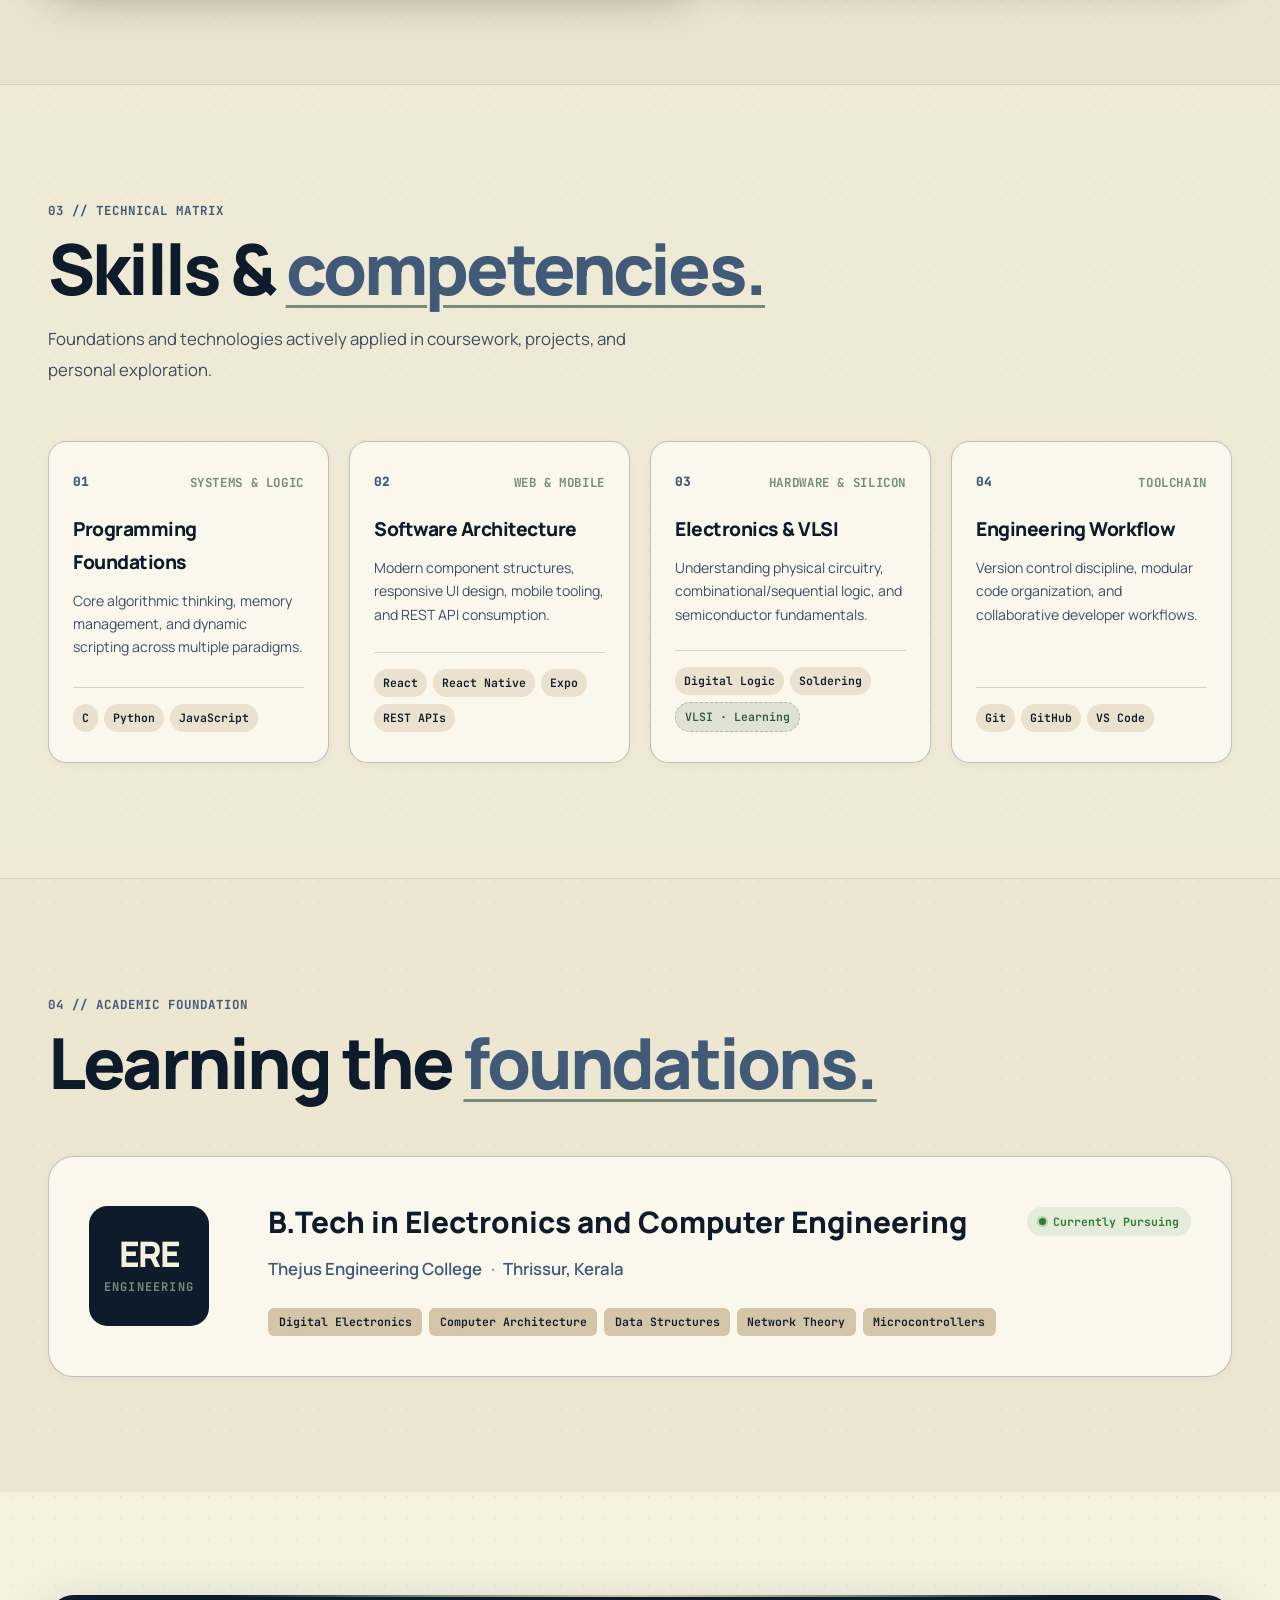
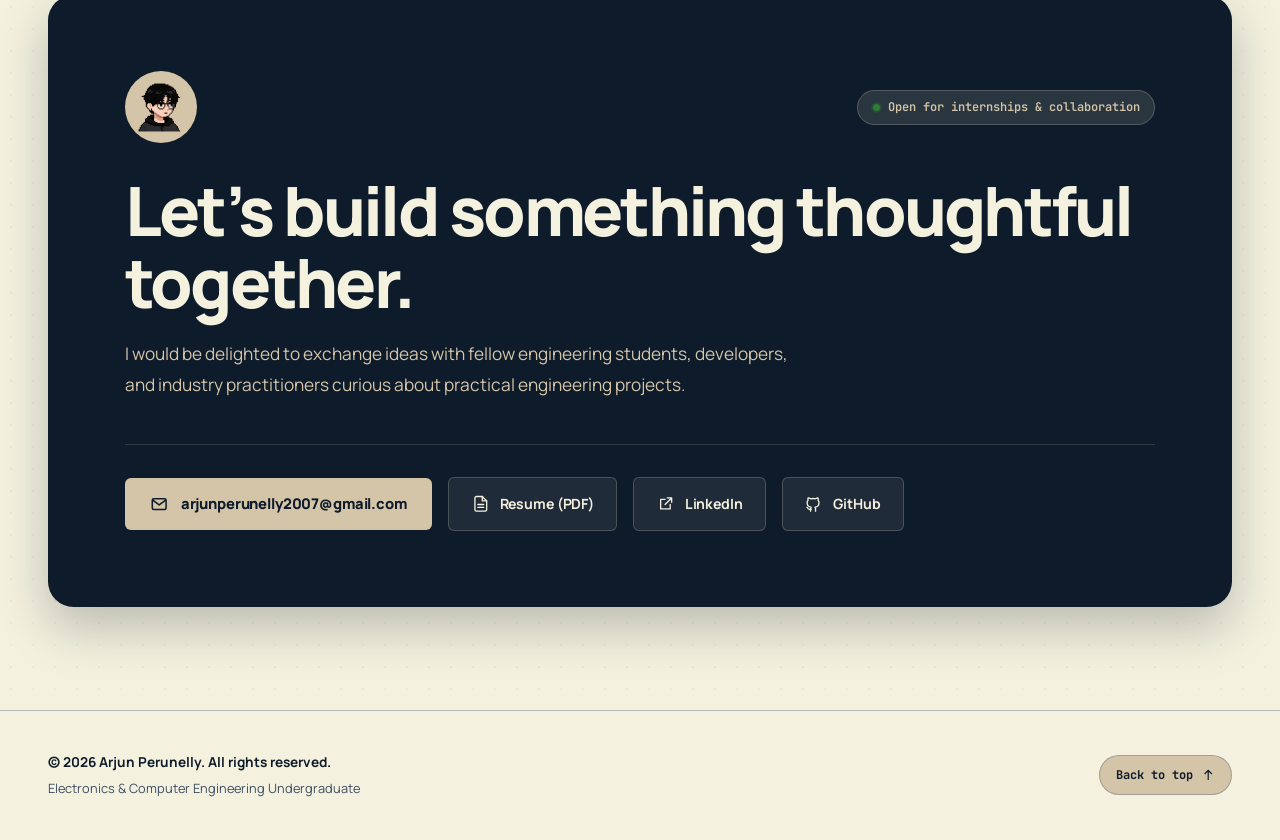
==== commit fc1b9848: "new layout" ====
--- a/index.html
+++ b/index.html
@@ -4,16 +4,53 @@
   <meta charset="UTF-8" />
   <meta name="viewport" content="width=device-width, initial-scale=1.0" />
   <meta name="theme-color" content="#F4F1DE" />
-  <meta name="description" content="Arjun Perunelly is an Electronics and Computer Engineering student interested in programming, VLSI, and practical engineering projects." />
+  <meta name="description" content="Arjun Perunelly is an Electronics and Computer Engineering student exploring VLSI, software systems, and practical engineering projects." />
   <link rel="icon" type="image/png" href="assets/arjun-logo.png" />
   <title>Arjun Perunelly — Electronics &amp; Computer Engineering</title>
+  <meta name="author" content="Arjun Perunelly" />
+  <meta name="keywords" content="Arjun Perunelly, Electronics and Computer Engineering, VLSI, Digital Logic, Python, React, C, Portfolio" />
+  <link rel="canonical" href="https://arjunperunelly.github.io/" />
+
+  <!-- Open Graph / Facebook / LinkedIn / WhatsApp -->
+  <meta property="og:type" content="website" />
+  <meta property="og:url" content="https://arjunperunelly.github.io/" />
+  <meta property="og:title" content="Arjun Perunelly — Electronics &amp; Computer Engineering" />
+  <meta property="og:description" content="Portfolio of Arjun Perunelly. Building at the convergence of digital logic, software systems, and practical electronics." />
+  <meta property="og:image" content="https://arjunperunelly.github.io/assets/bento-neko-character@2x.png" />
+
+  <!-- Twitter / X -->
+  <meta property="twitter:card" content="summary_large_image" />
+  <meta property="twitter:url" content="https://arjunperunelly.github.io/" />
+  <meta property="twitter:title" content="Arjun Perunelly — Electronics &amp; Computer Engineering" />
+  <meta property="twitter:description" content="Portfolio of Arjun Perunelly. Building at the convergence of digital logic, software systems, and practical electronics." />
+  <meta property="twitter:image" content="https://arjunperunelly.github.io/assets/bento-neko-character@2x.png" />
+
   <link rel="preconnect" href="https://fonts.googleapis.com" />
   <link rel="preconnect" href="https://fonts.gstatic.com" crossorigin />
-  <link href="https://fonts.googleapis.com/css2?family=Manrope:wght@400;500;600;700;800&display=swap" rel="stylesheet" />
-  <link rel="stylesheet" href="styles.css" />
+  <link href="https://fonts.googleapis.com/css2?family=Manrope:wght@400;500;600;700;800&family=JetBrains+Mono:wght@400;500;600&display=swap" rel="stylesheet" />
+  <link rel="stylesheet" href="styles.css?v=v13-contact-active-only" />
+  <script>
+    (function () {
+      try {
+        var navEntries = performance.getEntriesByType && performance.getEntriesByType('navigation');
+        var navEntry = navEntries && navEntries[0];
+        var navType = navEntry ? navEntry.type : (performance.navigation ? (performance.navigation.type === 1 ? 'reload' : (performance.navigation.type === 2 ? 'back_forward' : 'navigate')) : 'navigate');
+        var isReload = navType === 'reload';
+        var isBackForward = navType === 'back_forward';
+        var ref = document.referrer || '';
+        var fromSubpage = ref.indexOf('/projects/') !== -1 || ref.indexOf('projects/') !== -1;
+        var sessionReturning = sessionStorage.getItem('returning_from_subpage') === 'true';
+
+        if (!isReload && (isBackForward || fromSubpage || sessionReturning)) {
+          document.documentElement.classList.add('skip-loader');
+        }
+        sessionStorage.removeItem('returning_from_subpage');
+      } catch (e) {}
+    })();
+  </script>
 </head>
-<body>
-  <div class="site-loader" id="site-loader" role="status" aria-live="polite" hidden>
+<body class="is-loading">
+  <div class="site-loader" id="site-loader" role="status" aria-live="polite">
     <div class="site-loader__content">
       <span class="site-loader__emblem" aria-hidden="true">
         <img class="site-loader__mark" src="assets/arjun-logo.png" alt="" width="68" height="68" />
@@ -36,61 +73,121 @@
     <span></span>
   </div>
 
+  <!-- NAVIGATION HEADER -->
   <header class="site-header" id="top">
     <div class="header-inner page-width">
       <a class="wordmark" href="#home" aria-label="Arjun Perunelly, home">
         <span class="wordmark-mark" aria-hidden="true"><img src="assets/arjun-logo.png" alt="" /></span>
         <span class="wordmark-name">Arjun Perunelly</span>
+        <span class="wordmark-status"><span class="status-dot"></span> B.Tech ERE</span>
       </a>
 
       <button class="menu-toggle" type="button" aria-label="Open navigation" aria-controls="primary-navigation" aria-expanded="false">
         <span></span><span></span>
       </button>
 
-      <nav class="primary-navigation" id="primary-navigation" aria-label="Main navigation">
-        <a href="#home" aria-label="Home" title="Home">
-          <svg viewBox="0 0 24 24" aria-hidden="true"><path d="m3.5 10 8.5-7 8.5 7v10.5h-6v-7h-5v7h-6z" /></svg><span class="visually-hidden">Home</span>
+      <nav class="primary-navigation nav-dock" id="primary-navigation" aria-label="Main navigation">
+        <a class="nav-dock-btn" href="#home" aria-label="Home" title="Home">
+          <svg viewBox="0 0 24 24" aria-hidden="true"><path d="M3 10.5L12 3l9 7.5v10a1.5 1.5 0 0 1-1.5 1.5H4.5A1.5 1.5 0 0 1 3 20.5v-10z"/><path d="M9 22V12h6v10"/></svg>
+          <span class="nav-dock-label">Home</span>
         </a>
-        <a href="#about" aria-label="About" title="About">
-          <svg viewBox="0 0 24 24" aria-hidden="true"><circle cx="12" cy="8" r="3.3" /><path d="M5.5 20c.6-3.7 2.8-5.6 6.5-5.6s5.9 1.9 6.5 5.6" /></svg><span class="visually-hidden">About</span>
+        <a class="nav-dock-btn" href="#about" aria-label="About" title="About">
+          <svg viewBox="0 0 24 24" aria-hidden="true"><path d="M20 21v-1.5a4.5 4.5 0 0 0-4.5-4.5h-7A4.5 4.5 0 0 0 4 19.5V21"/><circle cx="12" cy="7.5" r="4"/></svg>
+          <span class="nav-dock-label">About</span>
         </a>
-        <a href="#projects" aria-label="Projects" title="Projects">
-          <svg viewBox="0 0 24 24" aria-hidden="true"><path d="M3 6.5h7l2 2h9v10.8H3z" /><path d="M3 9h18" /></svg><span class="visually-hidden">Projects</span>
+        <a class="nav-dock-btn" href="#projects" aria-label="Projects" title="Projects">
+          <svg viewBox="0 0 24 24" aria-hidden="true"><path d="M22 19a2 2 0 0 1-2 2H4a2 2 0 0 1-2-2V5a2 2 0 0 1 2-2h5l2 3h9a2 2 0 0 1 2 2z"/></svg>
+          <span class="nav-dock-label">Projects</span>
         </a>
-        <a href="#skills" aria-label="Skills" title="Skills">
-          <svg viewBox="0 0 24 24" aria-hidden="true"><path d="M5 5v14M12 5v14M19 5v14" /><path d="M3 9h4M10 14h4M17 8h4" /></svg><span class="visually-hidden">Skills</span>
+        <a class="nav-dock-btn" href="#skills" aria-label="Skills" title="Skills">
+          <svg viewBox="0 0 24 24" aria-hidden="true"><line x1="4" y1="21" x2="4" y2="14"/><line x1="4" y1="10" x2="4" y2="3"/><line x1="12" y1="21" x2="12" y2="12"/><line x1="12" y1="8" x2="12" y2="3"/><line x1="20" y1="21" x2="20" y2="16"/><line x1="20" y1="12" x2="20" y2="3"/><line x1="1" y1="14" x2="7" y2="14"/><line x1="9" y1="8" x2="15" y2="8"/><line x1="17" y1="16" x2="23" y2="16"/></svg>
+          <span class="nav-dock-label">Skills</span>
         </a>
-        <a href="#education" aria-label="Education" title="Education">
-          <svg viewBox="0 0 24 24" aria-hidden="true"><path d="m2.5 9 9.5-5 9.5 5-9.5 5z" /><path d="M6.5 11v5.3c3.6 2.7 7.4 2.7 11 0V11M21.5 9v6" /></svg><span class="visually-hidden">Education</span>
+        <a class="nav-dock-btn" href="#education" aria-label="Education" title="Education">
+          <svg viewBox="0 0 24 24" aria-hidden="true"><path d="M22 10v6M2 10l10-5 10 5-10 5z"/><path d="M6 12v5c3 3 9 3 12 0v-5"/></svg>
+          <span class="nav-dock-label">Education</span>
         </a>
-        <a href="#contact" aria-label="Contact" title="Contact">
-          <svg viewBox="0 0 24 24" aria-hidden="true"><path d="m2.5 11 19-8-7.7 18-3.3-7z" /><path d="m10.5 14 5-5" /></svg><span class="visually-hidden">Contact</span>
+        <a class="nav-dock-btn nav-dock-btn--contact" href="#contact" aria-label="Contact" title="Contact">
+          <svg viewBox="0 0 24 24" aria-hidden="true"><line x1="22" y1="2" x2="11" y2="13"/><polygon points="22 2 15 22 11 13 2 9 22 2"/></svg>
+          <span class="nav-dock-label">Contact</span>
         </a>
+
+        <span class="nav-dock-divider" aria-hidden="true"></span>
+
+        <div class="nav-dock-socials">
+          <a class="nav-dock-btn nav-dock-btn--social" href="https://www.linkedin.com/in/arjun-p-34a9ba37b/" target="_blank" rel="noopener noreferrer" aria-label="LinkedIn" title="LinkedIn">
+            <svg viewBox="0 0 448 512" aria-hidden="true"><path d="M100.28 448H7.4V148.9h92.88zM53.79 108.1C24.09 108.1 0 83.5 0 53.8A53.79 53.79 0 1 1 53.79 108.1zM447.9 448h-92.68V302.4c0-34.7-.7-79.4-48.36-79.4-48.36 0-55.76 37.8-55.76 76.8V448H158.4V148.9h89v40.8h1.3c12.4-23.5 42.7-48.3 87.9-48.3 94 0 111.3 61.9 111.3 142.3V448z" /></svg>
+          </a>
+          <a class="nav-dock-btn nav-dock-btn--social" href="https://github.com/ArjunPerunelly" target="_blank" rel="noopener noreferrer" aria-label="GitHub" title="GitHub">
+            <svg viewBox="0 0 24 24" aria-hidden="true"><path d="M8.5 19.5c-4.2 1.3-4.2-2.1-5.9-2.5m11.8 5v-3.2a2.8 2.8 0 0 0-.8-2.2c2.7-.3 5.5-1.3 5.5-6.1a4.8 4.8 0 0 0-1.3-3.3 4.5 4.5 0 0 0-.1-3.3s-1.1-.3-3.5 1.3a12 12 0 0 0-6.4 0C5.4 3.6 4.3 3.9 4.3 3.9a4.5 4.5 0 0 0-.1 3.3 4.8 4.8 0 0 0-1.3 3.3c0 4.8 2.8 5.8 5.5 6.1a2.8 2.8 0 0 0-.8 2.2V22" /></svg>
+          </a>
+          <a class="nav-dock-btn nav-dock-btn--social" href="assets/Arjun_P_Resume.pdf" target="_blank" rel="noopener noreferrer" aria-label="Resume (PDF)" title="Resume (PDF)">
+            <svg viewBox="0 0 384 512" aria-hidden="true"><path d="M64 0C28.7 0 0 28.7 0 64V448c0 35.3 28.7 64 64 64H320c35.3 0 64-28.7 64-64V160H256c-17.7 0-32-14.3-32-32V0H64zM256 0V128H384L256 0zM112 256H272c8.8 0 16 7.2 16 16s-7.2 16-16 16H112c-8.8 0-16-7.2-16-16s7.2-16 16-16zm0 64H272c8.8 0 16 7.2 16 16s-7.2 16-16 16H112c-8.8 0-16-7.2-16-16s7.2-16 16-16zm0 64H208c8.8 0 16 7.2 16 16s-7.2 16-16 16H112c-8.8 0-16-7.2-16-16s7.2-16 16-16z"/></svg>
+          </a>
+        </div>
       </nav>
-
-      <a class="nav-linkedin" href="https://www.linkedin.com/in/arjun-p-34a9ba37b/" target="_blank" rel="noopener noreferrer" aria-label="Arjun Perunelly on LinkedIn" title="LinkedIn">
-        <svg viewBox="0 0 448 512" aria-hidden="true"><path d="M100.28 448H7.4V148.9h92.88zM53.79 108.1C24.09 108.1 0 83.5 0 53.8A53.79 53.79 0 1 1 53.79 108.1zM447.9 448h-92.68V302.4c0-34.7-.7-79.4-48.36-79.4-48.36 0-55.76 37.8-55.76 76.8V448H158.4V148.9h89v40.8h1.3c12.4-23.5 42.7-48.3 87.9-48.3 94 0 111.3 61.9 111.3 142.3V448z" /></svg>
-      </a>
-      <a class="nav-github" href="https://github.com/ArjunPerunelly" target="_blank" rel="noopener noreferrer" aria-label="Arjun Perunelly on GitHub" title="GitHub">
-        <svg viewBox="0 0 24 24" aria-hidden="true"><path d="M8.5 19.5c-4.2 1.3-4.2-2.1-5.9-2.5m11.8 5v-3.2a2.8 2.8 0 0 0-.8-2.2c2.7-.3 5.5-1.3 5.5-6.1a4.8 4.8 0 0 0-1.3-3.3 4.5 4.5 0 0 0-.1-3.3s-1.1-.3-3.5 1.3a12 12 0 0 0-6.4 0C5.4 3.6 4.3 3.9 4.3 3.9a4.5 4.5 0 0 0-.1 3.3 4.8 4.8 0 0 0-1.3 3.3c0 4.8 2.8 5.8 5.5 6.1a2.8 2.8 0 0 0-.8 2.2V22" /></svg>
-      </a>
     </div>
   </header>
 
   <main id="main">
+    <!-- HERO SECTION -->
     <section class="hero page-width" id="home" aria-labelledby="hero-title">
       <div class="hero-content">
+        <div class="hero-kicker" data-reveal>
+          <span class="kicker-badge"><span class="kicker-pulse"></span> B.Tech in Electronics &amp; Computer Engineering</span>
+          <span class="kicker-dot-sep">·</span>
+          <span class="kicker-college">Thejus Engineering College, Thrissur</span>
+        </div>
+
         <h1 class="hero-title" id="hero-title">
-          <span class="hero-hello">Hello, I’m <span class="hero-pill"><span class="hero-pill-mark" aria-hidden="true"><img src="assets/arjun-logo.png" alt="" /></span><span>B.Tech · ERE</span></span></span>
-          <span class="hero-name">Arjun <span class="hero-name-second">Perunelly<span class="title-period">.</span></span></span>
+          <span class="hero-title-lead">Arjun</span>
+          <span class="hero-title-family">Perunelly<span class="title-period">.</span></span>
         </h1>
-        <p class="hero-deck" data-reveal>Electronics and Computer Engineering student exploring <span>VLSI, software, and electronics.</span></p>
-        <p class="hero-intro" data-reveal>I enjoy practical engineering projects, working through problems, and learning by experimentation.</p>
+
+        <p class="hero-deck" data-reveal>
+          Building at the convergence of <span class="text-rotator" data-interval="3000" aria-label="digital logic, software systems, VLSI design, web engineering"><span class="text-rotator__item is-active">digital logic</span><span class="text-rotator__item">software systems</span><span class="text-rotator__item">VLSI design</span><span class="text-rotator__item">web engineering</span></span>,<br />
+          and practical electronics.
+        </p>
+
+        <p class="hero-intro" data-reveal>
+          Undergraduate student with a focus on understanding how computing systems work from silicon gates to responsive user interfaces. Exploring digital logic, VLSI concepts, and web engineering through hands-on projects.
+        </p>
+
+        <!-- ARCHITECTURAL SPECIFICATION LEDGER -->
+        <div class="hero-ledger" data-reveal>
+          <div class="ledger-col">
+            <span class="ledger-num">01</span>
+            <span class="ledger-label">Discipline</span>
+            <span class="ledger-val">Electronics &amp; Computer Eng.</span>
+          </div>
+          <div class="ledger-col">
+            <span class="ledger-num">02</span>
+            <span class="ledger-label">Technical Focus</span>
+            <span class="ledger-val">VLSI, Digital Logic &amp; Software</span>
+          </div>
+          <div class="ledger-col">
+            <span class="ledger-num">03</span>
+            <span class="ledger-label">Core Toolchain</span>
+            <span class="ledger-val">C · Python · React · Git</span>
+          </div>
+          <div class="ledger-col">
+            <span class="ledger-num">04</span>
+            <span class="ledger-label">Base Location</span>
+            <span class="ledger-val">Kerala, India</span>
+          </div>
+        </div>
+
         <div class="hero-actions" data-reveal>
-          <a class="button button-primary" href="#projects">Explore my projects
+          <a class="button button-primary" href="#projects">
+            Explore featured projects
             <svg viewBox="0 0 24 24" aria-hidden="true"><path d="M4 12h15M13 5l7 7-7 7" /></svg>
           </a>
-          <a class="button button-secondary" href="https://github.com/ArjunPerunelly" target="_blank" rel="noopener noreferrer">View GitHub
+          <a class="button button-secondary" href="assets/Arjun_P_Resume.pdf" target="_blank" rel="noopener noreferrer">
+            View Resume
+            <svg viewBox="0 0 24 24" aria-hidden="true"><path d="M14 2H6a2 2 0 0 0-2 2v16a2 2 0 0 0 2 2h12a2 2 0 0 0 2-2V8z"/><polyline points="14 2 14 8 20 8"/><line x1="16" y1="13" x2="8" y2="13"/><line x1="16" y1="17" x2="8" y2="17"/></svg>
+          </a>
+          <a class="button button-secondary" href="https://github.com/ArjunPerunelly" target="_blank" rel="noopener noreferrer">
+            GitHub profile
             <svg viewBox="0 0 24 24" aria-hidden="true"><path d="M14 4h6v6M20 4l-9 9" /><path d="M18 13v6H5V6h6" /></svg>
           </a>
         </div>
@@ -103,156 +200,328 @@
       </a>
     </section>
 
+    <!-- ABOUT SECTION -->
     <section class="content-section about-section" id="about" aria-labelledby="about-title">
       <div class="page-width">
         <div class="section-heading" data-reveal>
-          <h2 id="about-title">Curious about <span>how things work.</span></h2>
-          <p class="section-intro">A practical approach to learning, shaped by curiosity about how systems work.</p>
-        </div>
-        <div class="about-layout">
-          <p class="about-lead" data-reveal>I’m studying how hardware and software meet, and learning by building projects that make those ideas concrete.</p>
-          <div class="about-copy" data-reveal>
-            <p>I’m pursuing a B.Tech in Electronics and Computer Engineering at Thejus Engineering College in Thrissur. Programming gives me a way to test ideas; electronics helps me understand what happens beneath an interface.</p>
-            <p>I enjoy working through problems and moving between the two. I’m continuing to strengthen my programming foundations while exploring digital logic and VLSI.</p>
+          <span class="section-kicker">01 // Background &amp; Philosophy</span>
+          <h2 id="about-title">Curious about <span>how systems operate.</span></h2>
+          <p class="section-intro">A practical engineering approach shaped by continuous curiosity about what happens beneath every layer of abstraction.</p>
+        </div>
+
+        <div class="about-grid" data-reveal>
+          <div class="about-quote-panel">
+            <span class="quote-mark" aria-hidden="true">“</span>
+            <blockquote class="about-lead">
+              Programming gives me a platform to test ideas rapidly; electronics reveals what actually happens beneath the software abstractions.
+            </blockquote>
+            <div class="about-badges">
+              <span class="about-badge">Student Engineer</span>
+              <span class="about-badge">B.Tech ERE</span>
+              <span class="about-badge">Builder Mindset</span>
+            </div>
+          </div>
+
+          <div class="about-narrative">
+            <div class="about-prose">
+              <p>I am pursuing a B.Tech in Electronics and Computer Engineering at Thejus Engineering College in Thrissur. My focus lies in understanding computing as a complete continuum: from semiconductor behavior and logic gates to structured software architecture.</p>
+              <p>Rather than treating software and hardware as isolated fields, I enjoy moving between the two. Writing clean C, Python, or React code helps bring concepts to life, while studying digital electronics gives me deep respect for the physical circuits executing that code.</p>
+              <p>Currently, I am strengthening my programming foundations, working with modern web protocols, and exploring digital logic design and introductory VLSI methodologies.</p>
+            </div>
+
+            <div class="about-pillars">
+              <div class="pillar-item">
+                <span class="pillar-num">A</span>
+                <h3>Hardware Depth</h3>
+                <p>Digital logic circuits, gate synthesis, soldering, and ongoing exploration of VLSI fundamentals.</p>
+              </div>
+              <div class="pillar-item">
+                <span class="pillar-num">B</span>
+                <h3>Software Craft</h3>
+                <p>Full-stack web concepts, asynchronous Python APIs, and component-driven React applications.</p>
+              </div>
+            </div>
           </div>
         </div>
       </div>
     </section>
 
+    <!-- PROJECTS (BENTO GRID LAYOUT MATCHING USER MOCKUP) -->
     <section class="content-section projects-section" id="projects" aria-labelledby="projects-title">
       <div class="page-width">
-        <div class="section-heading section-heading-projects" data-reveal>
-          <h2 id="projects-title">Built to <span>understand.</span></h2>
-          <p class="section-intro">Two projects, each with its own interface and story.</p>
-        </div>
-        <div class="project-card-grid">
-          <a class="project-card project-card-neko" href="projects/neko.html" aria-labelledby="neko-card-title" aria-describedby="neko-card-description" data-reveal>
-            <div class="project-card-content">
-              <div class="project-card-media project-card-media-neko">
-                <img src="assets/neko-preview.png" alt="" aria-hidden="true" loading="lazy" width="1916" height="963" />
-              </div>
-              <div class="project-card-copy">
-                <p class="project-meta">Web app <span aria-hidden="true">·</span> Anime discovery</p>
-                <h3 id="neko-card-title">Neko<span class="title-period">.</span></h3>
-                <p id="neko-card-description">Discover anime, search AniList data, manage a watchlist, and chat with the AI assistant powered by Conferbot.</p>
-                <ul class="technology-list" aria-label="Neko technologies">
-                  <li>React</li><li>Vite</li><li>Python</li><li>FastAPI</li><li>AniList API</li><li>Conferbot</li>
-                </ul>
-                <span class="project-card-action">Open project details
-                  <svg viewBox="0 0 24 24" aria-hidden="true"><path d="M4 12h15M13 5l7 7-7 7" /></svg>
+        <!-- BENTO HEADER: TITLE, FILTER TABS, AND KICKER -->
+        <div class="bento-header" data-reveal>
+          <div class="bento-header-left">
+            <span class="section-kicker">02 // Selected Projects</span>
+            <h2 class="bento-title" id="projects-title">Projects</h2>
+            <p class="bento-subtitle">
+              A collection of projects I've built, showcasing my skills, interests, and learning journey.
+            </p>
+          </div>
+
+          <div class="bento-header-right">
+            <div class="bento-kicker-tag">
+              <span>[ BUILD &middot; LEARN &middot; IMPROVE ]</span>
+              <svg class="star-sparkle" viewBox="0 0 24 24" aria-hidden="true"><path d="m12 2 2.8 7.2L22 12l-7.2 2.8L12 22l-2.8-7.2L2 12l7.2-2.8Z"/></svg>
+            </div>
+            <p class="bento-kicker-sub">Turning ideas into real projects.</p>
+          </div>
+        </div>
+
+        <!-- BENTO GRID -->
+        <div class="bento-grid" data-reveal>
+          
+          <!-- CARD 1: NEKO (FEATURED - SPANS 2 ROWS) -->
+          <article class="bento-card bento-card--featured" data-category="web,ai" data-href="projects/neko.html">
+            <!-- Full card clickable hitbox -->
+            <a href="projects/neko.html" class="bento-card-hitbox" aria-label="Open Neko project details"></a>
+
+            <!-- Anime art decorative background (cleaned, no button) -->
+            <div class="bento-neko-art" aria-hidden="true">
+              <img src="assets/bento-neko-character@2x.png" alt="" />
+            </div>
+
+            <!-- Top bar -->
+            <div class="bento-featured-top">
+              <div class="bento-neko-brand">
+                <span class="bento-cat-icon" aria-hidden="true">
+                  <svg viewBox="0 0 24 24"><path d="M12 5c.67 0 1.35.09 2 .26 1.78-2 5.03-2.84 6.42-2.26 1.4.58-.42 7-.42 7A10 10 0 0 1 22 14c0 4.41-4.48 8-10 8S2 18.41 2 14c0-1.46.5-2.84 1.36-4 0 0-1.82-6.42-.42-7 1.4-.58 4.64.26 6.42 2.26.69-.17 1.37-.26 2.04-.26Z"/><ellipse cx="8.5" cy="14" rx="1.5" ry="2"/><ellipse cx="15.5" cy="14" rx="1.5" ry="2"/><path d="M11 17h2"/></svg>
                 </span>
-              </div>
-            </div>
-          </a>
-          <a class="project-card project-card-ente" href="projects/ente-nadu.html" aria-labelledby="ente-nadu-card-title" aria-describedby="ente-nadu-card-description" data-reveal>
-            <div class="project-card-content">
-              <div class="project-card-media project-card-media-ente">
-                <img src="assets/ente-nadu-preview.png" alt="" aria-hidden="true" loading="lazy" width="1901" height="956" />
-              </div>
-              <div class="project-card-copy">
-                <p class="project-meta">School project <span aria-hidden="true">·</span> Community platform</p>
-                <h3 id="ente-nadu-card-title">Ente Nadu<span class="title-period">.</span></h3>
-                <p id="ente-nadu-card-description">A school-day directory concept intended to help residents find local services and make skilled workers more visible.</p>
-                <ul class="technology-list" aria-label="Ente Nadu technologies">
-                  <li>React.js</li><li>Firebase</li><li>JavaScript</li>
-                </ul>
-                <span class="project-card-action">Open project details
-                  <svg viewBox="0 0 24 24" aria-hidden="true"><path d="M4 12h15M13 5l7 7-7 7" /></svg>
-                </span>
-              </div>
-            </div>
-          </a>
-        </div>
-        <div class="project-more" data-reveal>
-          <p>More experiments appear on GitHub as they take shape.</p>
-          <a class="text-link" href="https://github.com/ArjunPerunelly?tab=repositories" target="_blank" rel="noopener noreferrer">Browse repositories
-            <svg viewBox="0 0 24 24" aria-hidden="true"><path d="M4 12h15M13 5l7 7-7 7" /></svg>
-          </a>
-        </div>
+                <span>Neko</span>
+              </div>
+              <div class="bento-featured-badges">
+                <span class="bento-featured-pill">&#9733; Featured</span>
+              </div>
+            </div>
+
+            <!-- Body info -->
+            <div class="bento-featured-body">
+              <h3 class="bento-featured-title">Neko Anime <span class="accent-purple-glow">Companion</span></h3>
+              <p class="bento-featured-desc">
+                An intelligent anime companion with AniList integration, personalized recommendations, watchlist, and AI chat.
+              </p>
+              <div class="bento-featured-tags">
+                <span>React</span><span>FastAPI</span><span>AniList</span><span>Python</span>
+              </div>
+              <div class="bento-featured-cta">
+                <a class="bento-btn-white" href="projects/neko.html">
+                  <span>Show Details</span>
+                  <svg class="cta-arrow" viewBox="0 0 24 24" aria-hidden="true"><path d="M5 12h14M12 5l7 7-7 7"/></svg>
+                </a>
+              </div>
+            </div>
+
+            <!-- Floating UI Mockups Graphic -->
+            <div class="bento-featured-mockups" aria-hidden="true">
+              <img src="assets/bento-neko-mockups@2x.png" alt="Neko app previews and AI chat mockups" loading="lazy" />
+            </div>
+
+            <!-- Footer meta -->
+            <div class="bento-featured-footer">
+              <span class="bento-meta-num">01 &#8212;&#8212;</span>
+              <span class="bento-meta-keywords">ANIME &middot; AI &middot; COMMUNITY</span>
+            </div>
+          </article>
+
+          <!-- CARD 2: ENTE NADU -->
+          <article class="bento-card bento-card--standard" data-category="mobile,web" data-href="projects/ente-nadu.html">
+            <a href="projects/ente-nadu.html" class="bento-card-hitbox" aria-label="Open Ente Nadu details"></a>
+            <div class="bento-card-media">
+              <img src="assets/bento-ente-nadu-preview@2x.png" alt="Ente Nadu community directory platform preview" loading="lazy" />
+            </div>
+            <div class="bento-card-content">
+              <div class="bento-card-header">
+                <div class="bento-card-icon icon-sage" aria-hidden="true">
+                  <svg viewBox="0 0 24 24"><path d="M11 20A7 7 0 0 1 9.8 6.1C15.5 5 17 4.48 19 2c1 2 2 4.18 2 8 0 5.5-4.78 10-10 10Z"/><path d="M2 21c0-3 1.85-5.36 5.08-6C9.5 14.52 12 13 12"/></svg>
+                </div>
+                <div class="bento-card-title-wrap">
+                  <h3 class="bento-card-title">Ente Nadu</h3>
+                  <p class="bento-card-desc">A community-driven platform to report and track local issues for a cleaner society.</p>
+                </div>
+              </div>
+              <div class="bento-card-tags">
+                <span>React</span><span>Firebase</span><span>JavaScript</span>
+              </div>
+              <div class="bento-card-footer">
+                <a class="bento-card-code" href="projects/ente-nadu.html">
+                  <span>Show Details</span>
+                  <svg class="code-arrow" viewBox="0 0 24 24" aria-hidden="true"><path d="M5 12h14M12 5l7 7-7 7"/></svg>
+                </a>
+                <span class="bento-card-num">02</span>
+              </div>
+            </div>
+          </article>
+
+          <!-- CARD 3: MORE PROJECTS (STACKED CARD EFFECT) -->
+          <div class="bento-stacked-wrap" data-category="vlsi,other" data-href="https://github.com/ArjunPerunelly?tab=repositories">
+            <a href="https://github.com/ArjunPerunelly?tab=repositories" target="_blank" rel="noopener noreferrer" class="bento-card-hitbox" aria-label="Explore more repositories on GitHub"></a>
+            <div class="bento-ghost-card bento-ghost-card--2" aria-hidden="true"></div>
+            <div class="bento-ghost-card bento-ghost-card--1" aria-hidden="true"></div>
+            <article class="bento-card bento-card--dark-stack">
+              <div class="bento-dark-top">
+                <div class="bento-cube-icon" aria-hidden="true">
+                  <svg viewBox="0 0 24 24"><path d="m21 16-9 5-9-5V8l9-5 9 5v8Z"/><polyline points="3.27 6.96 12 12.01 20.73 6.96"/><line x1="12" y1="22.08" x2="12" y2="12"/></svg>
+                </div>
+                <a class="bento-circle-arrow-btn" href="https://github.com/ArjunPerunelly?tab=repositories" target="_blank" rel="noopener noreferrer" aria-label="Explore more repositories on GitHub">
+                  <svg viewBox="0 0 24 24" aria-hidden="true"><path d="M5 12h14M12 5l7 7-7 7"/></svg>
+                </a>
+              </div>
+              <div class="bento-dark-body">
+                <h3 class="bento-dark-title">More Projects</h3>
+                <p class="bento-dark-desc">Exploring different ideas and technologies to keep learning and building.</p>
+              </div>
+              <div class="bento-tech-spheres" aria-label="Technologies used">
+                <span class="tech-sphere sphere-py" title="Python"></span>
+                <span class="tech-sphere sphere-react" title="React"></span>
+                <span class="tech-sphere sphere-js" title="JavaScript"></span>
+                <span class="tech-sphere sphere-html" title="HTML5"></span>
+                <span class="tech-sphere sphere-vlsi" title="VLSI &amp; C"></span>
+              </div>
+            </article>
+          </div></div>
       </div>
     </section>
 
+    <!-- SKILLS SECTION -->
     <section class="content-section skills-section" id="skills" aria-labelledby="skills-title">
       <div class="page-width">
         <div class="section-heading" data-reveal>
-          <h2 id="skills-title">Skills &amp; <span>interests.</span></h2>
-          <p class="section-intro">Technologies and foundations I’m using or exploring—not a claim to mastery.</p>
-        </div>
+          <span class="section-kicker">03 // Technical Matrix</span>
+          <h2 id="skills-title">Skills &amp; <span>competencies.</span></h2>
+          <p class="section-intro">Foundations and technologies actively applied in coursework, projects, and personal exploration.</p>
+        </div>
+
         <div class="skills-grid">
           <article class="skill-card skill-card-programming" data-reveal>
-            <span class="skill-index" aria-hidden="true"></span>
-            <h3>Programming</h3>
-            <p>C, Python, and JavaScript—tools I use to explore ideas in code.</p>
-            <ul><li>C</li><li>Python</li><li>JavaScript</li></ul>
+            <div class="skill-card-top">
+              <span class="skill-num">01</span>
+              <span class="skill-tag">Systems &amp; Logic</span>
+            </div>
+            <h3>Programming Foundations</h3>
+            <p>Core algorithmic thinking, memory management, and dynamic scripting across multiple paradigms.</p>
+            <div class="skill-chips">
+              <span class="chip">C</span>
+              <span class="chip">Python</span>
+              <span class="chip">JavaScript</span>
+            </div>
           </article>
+
           <article class="skill-card skill-card-software" data-reveal>
-            <span class="skill-index" aria-hidden="true"></span>
-            <h3>Software</h3>
-            <p>Frontend and API foundations, with room to keep learning.</p>
-            <ul><li>React</li><li>React Native</li><li>Expo</li><li>REST APIs</li></ul>
+            <div class="skill-card-top">
+              <span class="skill-num">02</span>
+              <span class="skill-tag">Web &amp; Mobile</span>
+            </div>
+            <h3>Software Architecture</h3>
+            <p>Modern component structures, responsive UI design, mobile tooling, and REST API consumption.</p>
+            <div class="skill-chips">
+              <span class="chip">React</span>
+              <span class="chip">React Native</span>
+              <span class="chip">Expo</span>
+              <span class="chip">REST APIs</span>
+            </div>
           </article>
+
+          <article class="skill-card skill-card-electronics" data-reveal>
+            <div class="skill-card-top">
+              <span class="skill-num">03</span>
+              <span class="skill-tag">Hardware &amp; Silicon</span>
+            </div>
+            <h3>Electronics &amp; VLSI</h3>
+            <p>Understanding physical circuitry, combinational/sequential logic, and semiconductor fundamentals.</p>
+            <div class="skill-chips">
+              <span class="chip">Digital Logic</span>
+              <span class="chip">Soldering</span>
+              <span class="chip chip-learning">VLSI · Learning</span>
+            </div>
+          </article>
+
           <article class="skill-card skill-card-tools" data-reveal>
-            <span class="skill-index" aria-hidden="true"></span>
-            <h3>Development tools</h3>
-            <p>Version control as part of a thoughtful project workflow.</p>
-            <ul><li>Git</li></ul>
+            <div class="skill-card-top">
+              <span class="skill-num">04</span>
+              <span class="skill-tag">Toolchain</span>
+            </div>
+            <h3>Engineering Workflow</h3>
+            <p>Version control discipline, modular code organization, and collaborative developer workflows.</p>
+            <div class="skill-chips">
+              <span class="chip">Git</span>
+              <span class="chip">GitHub</span>
+              <span class="chip">VS Code</span>
+            </div>
           </article>
-          <article class="skill-card skill-card-electronics" data-reveal>
-            <span class="skill-index" aria-hidden="true"></span>
-            <h3>Electronics &amp; engineering</h3>
-            <p>Hardware foundations and hands-on problem-solving.</p>
-            <ul><li>Digital logic</li><li>Soldering</li><li>VLSI · learning</li></ul>
-          </article>
-        </div>
-        <div class="skills-marquee-shell">
-          <div class="skills-marquee" aria-hidden="true">
-            <div class="skills-marquee-track" id="skills-marquee-track">
-              <div class="skills-marquee-group"><span>C</span><span>Python</span><span>JavaScript</span><span>React</span><span>React Native</span><span>Expo</span><span>REST APIs</span><span>Git</span><span>Digital logic</span><span>VLSI · learning</span></div>
-              <div class="skills-marquee-group"><span>C</span><span>Python</span><span>JavaScript</span><span>React</span><span>React Native</span><span>Expo</span><span>REST APIs</span><span>Git</span><span>Digital logic</span><span>VLSI · learning</span></div>
-            </div>
-          </div>
-          <button class="skills-marquee-toggle" type="button" aria-controls="skills-marquee-track" aria-label="Pause skills marquee" hidden>Pause ticker</button>
         </div>
       </div>
     </section>
 
+    <!-- EDUCATION SECTION -->
     <section class="content-section education-section" id="education" aria-labelledby="education-title">
       <div class="page-width">
         <div class="section-heading" data-reveal>
+          <span class="section-kicker">04 // Academic Foundation</span>
           <h2 id="education-title">Learning the <span>foundations.</span></h2>
         </div>
-        <article class="education-entry" data-reveal>
-          <div class="education-mark" aria-hidden="true">ERE</div>
-          <div class="education-copy">
-            <h3>B.Tech in Electronics and Computer Engineering</h3>
-            <p>Thejus Engineering College <span aria-hidden="true">·</span> Thrissur</p>
-          </div>
-          <span class="education-status"><span aria-hidden="true"></span>Currently pursuing</span>
+
+        <article class="education-entry-editorial" data-reveal>
+          <div class="edu-mark-box">
+            <span class="edu-mark-code">ERE</span>
+            <span class="edu-mark-sub">Engineering</span>
+          </div>
+
+          <div class="edu-info">
+            <div class="edu-degree-header">
+              <h3>B.Tech in Electronics and Computer Engineering</h3>
+              <span class="education-status"><span class="status-dot"></span> Currently Pursuing</span>
+            </div>
+            <p class="edu-college">Thejus Engineering College <span class="edu-sep">·</span> Thrissur, Kerala</p>
+            <div class="edu-topics">
+              <span class="edu-topic">Digital Electronics</span>
+              <span class="edu-topic">Computer Architecture</span>
+              <span class="edu-topic">Data Structures</span>
+              <span class="edu-topic">Network Theory</span>
+              <span class="edu-topic">Microcontrollers</span>
+            </div>
+          </div>
         </article>
       </div>
     </section>
 
+    <!-- CONTACT SECTION -->
     <section class="contact-section" id="contact" aria-labelledby="contact-title">
-      <div class="page-width contact-card">
-        <div class="contact-monogram" data-reveal aria-hidden="true"><img src="assets/arjun-logo.png" alt="" /></div>
-        <div class="contact-copy" data-reveal>
-          <h2 id="contact-title">Say hello.</h2>
-          <p>I’d be glad to exchange ideas with fellow students, developers, and anyone curious about practical engineering projects.</p>
-        </div>
-        <div class="contact-action" data-reveal>
-          <a class="button button-contact" href="mailto:arjunperunelly2007@gmail.com" aria-label="Email Arjun Perunelly">Email me
-            <svg viewBox="0 0 24 24" aria-hidden="true"><rect x="3" y="5" width="18" height="14" rx="2" /><path d="m4 7 8 6 8-6" /></svg>
-          </a>
-          <a class="button button-contact" href="https://www.linkedin.com/in/arjun-p-34a9ba37b/" target="_blank" rel="noopener noreferrer" aria-label="Connect with Arjun Perunelly on LinkedIn">Connect on LinkedIn
-            <svg viewBox="0 0 24 24" aria-hidden="true"><path d="M14 4h6v6M20 4l-9 9" /><path d="M18 13v6H5V6h6" /></svg>
-          </a>
-          <a class="button button-contact" href="https://github.com/ArjunPerunelly" target="_blank" rel="noopener noreferrer">Find me on GitHub
-            <svg viewBox="0 0 24 24" aria-hidden="true"><path d="M4 12h15M13 5l7 7-7 7" /></svg>
-          </a>
-          <a class="github-contact-link" href="https://github.com/ArjunPerunelly?tab=repositories" target="_blank" rel="noopener noreferrer" aria-label="Browse Arjun Perunelly’s GitHub repositories">
-            <svg viewBox="0 0 24 24" aria-hidden="true"><path d="M8.5 19.5c-4.2 1.3-4.2-2.1-5.9-2.5m11.8 5v-3.2a2.8 2.8 0 0 0-.8-2.2c2.7-.3 5.5-1.3 5.5-6.1a4.8 4.8 0 0 0-1.3-3.3 4.5 4.5 0 0 0-.1-3.3s-1.1-.3-3.5 1.3a12 12 0 0 0-6.4 0C5.4 3.6 4.3 3.9 4.3 3.9a4.5 4.5 0 0 0-.1 3.3 4.8 4.8 0 0 0-1.3 3.3c0 4.8 2.8 5.8 5.5 6.1a2.8 2.8 0 0 0-.8 2.2V22" /></svg>
-            Browse repositories
-          </a>
+      <div class="page-width">
+        <div class="contact-card-editorial">
+          <div class="contact-glow-accent" aria-hidden="true"></div>
+          
+          <div class="contact-card-header" data-reveal>
+            <div class="contact-monogram-circle">
+              <img src="assets/arjun-logo.png" alt="" />
+            </div>
+            <div class="contact-status-chip">
+              <span class="status-dot"></span> Open for internships &amp; collaboration
+            </div>
+          </div>
+
+          <div class="contact-card-body" data-reveal>
+            <h2 id="contact-title">Let’s build something thoughtful together.</h2>
+            <p>I would be delighted to exchange ideas with fellow engineering students, developers, and industry practitioners curious about practical engineering projects.</p>
+          </div>
+
+          <div class="contact-card-actions" data-reveal>
+            <a class="button button-contact-primary" href="mailto:arjunperunelly2007@gmail.com" aria-label="Email Arjun Perunelly">
+              <svg viewBox="0 0 24 24" aria-hidden="true"><rect x="3" y="5" width="18" height="14" rx="2" /><path d="m4 7 8 6 8-6" /></svg>
+              <span>arjunperunelly2007@gmail.com</span>
+            </a>
+            <a class="button button-contact-ghost" href="assets/Arjun_P_Resume.pdf" target="_blank" rel="noopener noreferrer">
+              <svg viewBox="0 0 24 24" aria-hidden="true"><path d="M14 2H6a2 2 0 0 0-2 2v16a2 2 0 0 0 2 2h12a2 2 0 0 0 2-2V8z"/><polyline points="14 2 14 8 20 8"/><line x1="16" y1="13" x2="8" y2="13"/><line x1="16" y1="17" x2="8" y2="17"/></svg>
+              <span>Resume (PDF)</span>
+            </a>
+            <a class="button button-contact-ghost" href="https://www.linkedin.com/in/arjun-p-34a9ba37b/" target="_blank" rel="noopener noreferrer">
+              <svg viewBox="0 0 24 24" aria-hidden="true"><path d="M14 4h6v6M20 4l-9 9" /><path d="M18 13v6H5V6h6" /></svg>
+              <span>LinkedIn</span>
+            </a>
+            <a class="button button-contact-ghost" href="https://github.com/ArjunPerunelly" target="_blank" rel="noopener noreferrer">
+              <svg viewBox="0 0 24 24" aria-hidden="true"><path d="M8.5 19.5c-4.2 1.3-4.2-2.1-5.9-2.5m11.8 5v-3.2a2.8 2.8 0 0 0-.8-2.2c2.7-.3 5.5-1.3 5.5-6.1a4.8 4.8 0 0 0-1.3-3.3 4.5 4.5 0 0 0-.1-3.3s-1.1-.3-3.5 1.3a12 12 0 0 0-6.4 0C5.4 3.6 4.3 3.9 4.3 3.9a4.5 4.5 0 0 0-.1 3.3 4.8 4.8 0 0 0-1.3 3.3c0 4.8 2.8 5.8 5.5 6.1a2.8 2.8 0 0 0-.8 2.2V22" /></svg>
+              <span>GitHub</span>
+            </a>
+          </div>
         </div>
       </div>
     </section>
@@ -260,14 +529,17 @@
 
   <footer class="site-footer">
     <div class="page-width footer-inner">
-      <span class="footer-copyright">© 2026. All rights reserved.</span>
-      <span class="footer-note">Electronics and Computer Engineering student</span>
+      <div class="footer-left">
+        <span class="footer-copyright">© 2026 Arjun Perunelly. All rights reserved.</span>
+        <span class="footer-sub">Electronics &amp; Computer Engineering Undergraduate</span>
+      </div>
       <a class="back-to-top" href="#home" aria-label="Back to top">
+        <span>Back to top</span>
         <svg viewBox="0 0 24 24" aria-hidden="true"><path d="M12 20V4M6 10l6-6 6 6" /></svg>
       </a>
     </div>
   </footer>
 
-  <script src="script.js" defer></script>
+  <script src="script.js?v=v13-contact-active-only" defer></script>
 </body>
 </html>
--- a/styles.css
+++ b/styles.css
@@ -1,3 +1,7 @@
+/* ==========================================================================
+   ARJUN PERUNELLY PORTFOLIO — WARM EDITORIAL WITH 3D STACKED COVERFLOW
+   ========================================================================== */
+
 :root {
   color-scheme: light;
   --palette-cream: #F4F1DE;
@@ -6,49 +10,51 @@
   --palette-steel: #415A77;
   --palette-deep-navy: #1B263B;
   --palette-midnight: #0D1B2A;
-  --palette-card: #E8E1CD;
+  --palette-card: #EFE9D6;
+  --palette-card-inner: #E6DECA;
+
   --palette-sand-rgb: 212 196 168;
   --palette-sage-rgb: 119 141 122;
   --palette-steel-rgb: 65 90 119;
+  --palette-cream-rgb: 244 241 222;
+  --palette-midnight-rgb: 13 27 42;
+
   --color-paper: var(--palette-cream);
-  --color-paper-light: var(--palette-cream);
+  --color-paper-light: #FAF8ED;
   --color-paper-deep: var(--palette-sand);
   --color-ink: var(--palette-midnight);
-  --color-muted: var(--palette-deep-navy);
+  --color-muted: #3D4E63;
   --color-accent: var(--palette-steel);
   --color-accent-bright: var(--palette-sage);
-  --color-accent-pale: var(--palette-sand);
-  --color-line: var(--palette-sand);
-  --color-line-strong: var(--palette-steel);
+  --color-line: rgba(212, 196, 168, 0.7);
+  --color-line-strong: rgba(65, 90, 119, 0.35);
   --color-navy: var(--palette-midnight);
-  --color-navy-muted: var(--palette-sand);
   --color-selection: var(--palette-midnight);
-  --color-paper-rgb: 244 241 222;
-  --color-paper-deep-rgb: 212 196 168;
-  --color-ink-rgb: 13 27 42;
-  --color-accent-bright-rgb: 119 141 122;
+
+  --radius-sm: 0.375rem;
+  --radius-md: 0.75rem;
+  --radius-card: 1.15rem;
+  --radius-panel: 1.6rem;
   --radius-control: 999px;
-  --radius-card: 1.25rem;
-  --radius-panel: 1.8rem;
-  --radius-detail: 0.8rem;
-  --font-sans: "Manrope", "Helvetica Neue", Arial, sans-serif;
-  --space-1: 0.5rem;
-  --space-2: 1rem;
-  --space-3: 1.5rem;
-  --space-4: 2rem;
-  --space-5: 3rem;
-  --space-6: 4rem;
-  --space-7: 6rem;
-  --space-8: 8rem;
+
+  --font-sans: "Manrope", -apple-system, BlinkMacSystemFont, "Segoe UI", Roboto, sans-serif;
+  --font-mono: "JetBrains Mono", ui-monospace, SFMono-Regular, Menlo, Monaco, Consolas, monospace;
+
   --duration-fast: 160ms;
-  --duration-base: 280ms;
-  --duration-slow: 650ms;
-  --duration-marquee: 42s;
+  --duration-base: 260ms;
+  --duration-slow: 600ms;
+  --duration-marquee: 38s;
   --ease-refined: cubic-bezier(0.22, 1, 0.36, 1);
+  --ease-spring: cubic-bezier(0.2, 0.8, 0.2, 1);
   --ease-in-out: cubic-bezier(0.77, 0, 0.175, 1);
-  --shadow-glow: 0 0 0 1.5px rgb(var(--palette-sage-rgb) / 0.9), 0 0 0 3px rgb(var(--palette-sand-rgb) / 0.24), 0 0 20px rgb(var(--palette-sage-rgb) / 0.42);
-  --content-width: 72rem;
-  --header-height: 4.8rem;
+
+  --shadow-sm: 0 2px 8px rgba(13, 27, 42, 0.04);
+  --shadow-md: 0 8px 24px rgba(13, 27, 42, 0.07);
+  --shadow-lg: 0 16px 36px rgba(13, 27, 42, 0.12);
+  --shadow-glow: 0 0 0 1.5px rgba(119, 141, 122, 0.8), 0 0 20px rgba(119, 141, 122, 0.25);
+
+  --content-width: 74rem;
+  --header-height: 4.5rem;
 }
 
 *,
@@ -64,106 +70,197 @@
 body {
   margin: 0;
   background-color: var(--color-paper);
-  background-image: radial-gradient(circle, rgb(var(--color-accent-bright-rgb) / 19%) 0.65px, transparent 0.8px); /* taste-skill-ignore: The user-provided reference uses this subtle paper-dot texture. */
-  background-size: 19px 19px;
+  background-image: 
+    radial-gradient(circle, rgba(119, 141, 122, 0.16) 0.65px, transparent 0.75px);
+  background-size: 22px 22px;
   color: var(--color-ink);
   font-family: var(--font-sans);
   font-size: 1rem;
-  line-height: 1.72;
+  line-height: 1.7;
   -webkit-font-smoothing: antialiased;
   text-rendering: optimizeLegibility;
-}
-
-body,
-button,
-a { -webkit-tap-highlight-color: transparent; }
-
+  overflow-x: hidden;
+}
+
+body, button, a { -webkit-tap-highlight-color: transparent; }
 a { color: inherit; text-decoration: none; }
-button,
-a { touch-action: manipulation; }
-button { font: inherit; }
+button, a { touch-action: manipulation; }
+button { font: inherit; cursor: pointer; border: 0; background: none; }
 ::selection { color: var(--color-paper); background: var(--color-selection); }
-:focus-visible { outline: 2px solid var(--color-ink); outline-offset: 4px; }
-
-.page-width,
-.header-inner {
-  width: min(var(--content-width), calc(100% - 4.5rem));
+:focus-visible { outline: 2px solid var(--palette-steel); outline-offset: 3px; }
+
+.page-width {
+  width: min(var(--content-width), calc(100% - 3.5rem));
   margin-inline: auto;
-}
-.header-inner { width: min(105rem, calc(100% - 5rem)); }
-
-.visually-hidden {
-  position: absolute;
-  width: 1px;
-  height: 1px;
-  overflow: hidden;
-  clip: rect(0, 0, 0, 0);
-  white-space: nowrap;
-  clip-path: inset(50%);
 }
 
 .skip-link {
   position: fixed;
-  z-index: 60;
+  z-index: 100;
   top: 0.75rem;
   left: 0.75rem;
-  padding: 0.75rem 1rem;
+  padding: 0.6rem 1.2rem;
   transform: translateY(-160%);
-  border: 0;
-  border-radius: var(--radius-detail);
-  background: var(--color-paper-light);
-  color: var(--color-ink);
+  border-radius: var(--radius-sm);
+  background: var(--palette-midnight);
+  color: var(--color-paper);
+  font-weight: 700;
+  font-size: 0.85rem;
+  transition: transform var(--duration-fast) var(--ease-refined);
 }
 .skip-link:focus { transform: translateY(0); }
 
-.site-loader[hidden] { display: none; }
+/* ==========================================================================
+   SITE PRELOADER SCREEN
+   ========================================================================== */
+body.is-loading {
+  overflow: hidden !important;
+}
+
+html.skip-loader .site-loader,
+.site-loader[hidden] {
+  display: none !important;
+}
+
+html.skip-loader body.is-loading {
+  overflow: auto !important;
+}
+
 .site-loader {
   position: fixed;
-  z-index: 100;
+  z-index: 10000;
   inset: 0;
   display: grid;
   place-items: center;
   padding: 2rem;
   background: var(--color-paper);
   color: var(--color-ink);
+  opacity: 1;
+  visibility: visible;
+  pointer-events: auto;
+  transition: opacity 450ms cubic-bezier(0.16, 1, 0.3, 1), 
+              visibility 450ms cubic-bezier(0.16, 1, 0.3, 1);
+}
+
+.site-loader.is-done {
   opacity: 0;
   visibility: hidden;
   pointer-events: none;
-  transition: opacity var(--duration-base) var(--ease-refined), visibility 0s linear var(--duration-base);
-}
-html.is-loading,
-html.is-loading body { overflow: hidden; }
-html.is-loading .site-loader {
-  opacity: 1;
-  visibility: visible;
-  pointer-events: auto;
-  transition: opacity var(--duration-base) var(--ease-refined), visibility 0s;
-}
-.site-loader__content { display: flex; flex-direction: column; align-items: center; gap: 1rem; text-align: center; }
-.site-loader__emblem { display: grid; width: 4.25rem; aspect-ratio: 1; place-items: center; }
-.site-loader__mark { display: block; width: 4.25rem; height: 4.25rem; object-fit: contain; image-rendering: pixelated; animation: loader-mark-enter 460ms var(--ease-refined) both; }
-.site-loader__name { margin: 0; font-size: 0.78rem; font-weight: 800; letter-spacing: 0.14em; text-transform: uppercase; }
-.site-loader__label { margin-top: -0.65rem; color: var(--color-accent); font-size: 0.68rem; font-weight: 700; letter-spacing: 0.12em; text-transform: uppercase; }
-.site-loader__wave { --duration: 820ms; --delay: 100ms; display: flex; width: 7rem; height: 3.5rem; align-items: center; justify-content: space-between; color: var(--palette-steel); }
-.site-loader__wave > span { display: block; flex: 0 0 12%; height: var(--bar-height); border-radius: 999px; background: currentColor; opacity: 0.5; transform: scaleY(0.45); transform-origin: center; animation: loader-wave-bar var(--duration) var(--ease-in-out) var(--bar-delay) infinite alternate; }
-.site-loader__wave > span:nth-child(1) { --bar-height: 36%; --bar-delay: 0ms; }
-.site-loader__wave > span:nth-child(2) { --bar-height: 62%; --bar-delay: var(--delay); }
-.site-loader__wave > span:nth-child(3) { --bar-height: 100%; --bar-delay: calc(var(--delay) + var(--delay)); }
-.site-loader__wave > span:nth-child(4) { --bar-height: 70%; --bar-delay: calc(var(--delay) + var(--delay) + var(--delay)); }
-.site-loader__wave > span:nth-child(5) { --bar-height: 42%; --bar-delay: calc(var(--delay) + var(--delay) + var(--delay) + var(--delay)); }
-.site-loader__progress { min-width: 3.25rem; color: var(--palette-steel); font-size: 0.75rem; font-weight: 700; letter-spacing: 0.08em; font-variant-numeric: tabular-nums; text-align: center; }
-@keyframes loader-mark-enter { from { opacity: 0; transform: translateY(0.35rem) scale(0.96); } to { opacity: 1; transform: translateY(0) scale(1); } }
-@keyframes loader-wave-bar { to { opacity: 1; transform: scaleY(1); } }
-
+}
+
+.site-loader.is-done .site-loader__content {
+  transform: scale(0.96) translateY(-8px);
+  opacity: 0;
+  transition: transform 450ms cubic-bezier(0.16, 1, 0.3, 1),
+              opacity 400ms ease;
+}
+
+.site-loader__content {
+  display: flex;
+  flex-direction: column;
+  align-items: center;
+  gap: 0.85rem;
+  text-align: center;
+  transition: transform 450ms cubic-bezier(0.16, 1, 0.3, 1),
+              opacity 400ms ease;
+}
+
+.site-loader__emblem {
+  display: grid;
+  width: 4.25rem;
+  aspect-ratio: 1;
+  place-items: center;
+}
+
+.site-loader__mark {
+  display: block;
+  width: 4.25rem;
+  height: 4.25rem;
+  object-fit: contain;
+  image-rendering: pixelated;
+  animation: loader-mark-enter 460ms var(--ease-refined) both;
+}
+
+.site-loader__name {
+  margin: 0;
+  font-size: 0.85rem;
+  font-weight: 800;
+  letter-spacing: 0.14em;
+  text-transform: uppercase;
+  color: var(--palette-midnight);
+}
+
+.site-loader__label {
+  margin-top: -0.45rem;
+  color: var(--palette-steel);
+  font-size: 0.72rem;
+  font-weight: 700;
+  letter-spacing: 0.12em;
+  text-transform: uppercase;
+  opacity: 0.85;
+}
+
+.site-loader__wave {
+  --duration: 820ms;
+  --delay: 110ms;
+  display: flex;
+  width: 5.5rem;
+  height: 2.2rem;
+  align-items: center;
+  justify-content: space-between;
+  color: var(--palette-steel);
+  margin-block: 0.35rem;
+}
+
+.site-loader__wave > span {
+  display: block;
+  flex: 0 0 11%;
+  height: var(--bar-height);
+  border-radius: 999px;
+  background: currentColor;
+  opacity: 0.65;
+  transform: scaleY(0.35);
+  transform-origin: center;
+  animation: loader-wave-bar var(--duration) ease-in-out var(--bar-delay) infinite alternate;
+}
+
+.site-loader__wave > span:nth-child(1) { --bar-height: 40%; --bar-delay: 0ms; }
+.site-loader__wave > span:nth-child(2) { --bar-height: 70%; --bar-delay: var(--delay); }
+.site-loader__wave > span:nth-child(3) { --bar-height: 100%; --bar-delay: calc(var(--delay) * 2); }
+.site-loader__wave > span:nth-child(4) { --bar-height: 70%; --bar-delay: calc(var(--delay) * 3); }
+.site-loader__wave > span:nth-child(5) { --bar-height: 40%; --bar-delay: calc(var(--delay) * 4); }
+
+.site-loader__progress {
+  min-width: 3.25rem;
+  color: var(--palette-steel);
+  font-family: var(--font-mono);
+  font-size: 0.82rem;
+  font-weight: 700;
+  letter-spacing: 0.08em;
+  font-variant-numeric: tabular-nums;
+  text-align: center;
+}
+
+@keyframes loader-mark-enter {
+  from { opacity: 0; transform: translateY(0.35rem) scale(0.96); }
+  to { opacity: 1; transform: translateY(0) scale(1); }
+}
+
+@keyframes loader-wave-bar {
+  to { opacity: 1; transform: scaleY(1); }
+}
+
+/* SCROLL PROGRESS */
 .scroll-progress {
   position: fixed;
   z-index: 35;
-  top: calc(var(--header-height) + 1rem);
-  bottom: 1.75rem;
-  left: clamp(0.6rem, 3.15vw, 2.65rem);
-  width: 2px;
+  top: calc(var(--header-height) + 1.25rem);
+  bottom: 2rem;
+  left: clamp(0.75rem, 2.5vw, 2.5rem);
+  width: 3px;
   overflow: hidden;
-  background: var(--color-line-strong);
+  border-radius: 2px;
+  background: rgba(65, 90, 119, 0.15);
   pointer-events: none;
 }
 .scroll-progress span {
@@ -172,23 +269,41 @@
   height: 100%;
   transform: scaleY(0);
   transform-origin: top center;
-  background: var(--color-accent);
-}
-
+  background: linear-gradient(to bottom, var(--palette-sage), var(--palette-steel));
+  border-radius: 2px;
+}
+
+
+
+/* MAGNET LINES CANVAS */
+.magnet-lines-canvas {
+  position: fixed;
+  z-index: 1;
+  inset: 0;
+  display: none;
+  width: 100vw;
+  height: 100dvh;
+  pointer-events: none;
+}
+.magnet-lines-canvas.is-active { display: block; }
+
+/* HEADER & NAVIGATION */
 .site-header {
   position: sticky;
-  z-index: 40;
+  z-index: 50;
   top: 0;
-  border-bottom: 1px solid var(--color-line); /* taste-skill-ignore: The reference uses fine editorial rules to separate page regions. */
-  background: rgb(var(--color-paper-rgb) / 97%);
+  border-bottom: 1px solid var(--color-line);
+  background: rgba(244, 241, 222, 0.86);
+  backdrop-filter: blur(16px) saturate(1.7);
+  -webkit-backdrop-filter: blur(16px) saturate(1.7);
   transition: background-color var(--duration-base) ease, border-color var(--duration-base) ease;
 }
 .site-header.is-scrolled {
-  border-color: var(--color-line-strong);
-  background: rgb(var(--color-paper-rgb) / 99%);
+  border-bottom-color: var(--color-line-strong);
+  background: rgba(244, 241, 222, 0.94);
+  box-shadow: 0 4px 20px rgba(13, 27, 42, 0.05);
 }
 .header-inner {
-  position: relative;
   display: flex;
   min-height: var(--header-height);
   align-items: center;
@@ -198,9 +313,8 @@
 
 .wordmark {
   display: inline-flex;
-  min-height: 44px;
-  align-items: center;
-  gap: 0.65rem;
+  align-items: center;
+  gap: 0.75rem;
   flex: 0 0 auto;
 }
 .wordmark-mark {
@@ -208,440 +322,1582 @@
   width: 2.25rem;
   height: 2.25rem;
   place-items: center;
-  flex: 0 0 auto;
+}
+.wordmark-mark img { display: block; width: 100%; height: 100%; object-fit: contain; }
+.wordmark-name {
+  font-size: 0.95rem;
+  font-weight: 800;
+  letter-spacing: -0.02em;
+  color: var(--color-ink);
+}
+.wordmark-status {
+  display: inline-flex;
+  align-items: center;
+  gap: 0.4rem;
+  padding: 0.18rem 0.55rem;
+  border-radius: var(--radius-control);
+  background: rgba(119, 141, 122, 0.18);
+  color: var(--palette-deep-navy);
+  font-family: var(--font-mono);
+  font-size: 0.75rem;
+  font-weight: 700;
+}
+.status-dot {
+  width: 0.45rem;
+  height: 0.45rem;
+  border-radius: 50%;
+  background: #2E7D32;
+  box-shadow: 0 0 0 2px rgba(46, 125, 50, 0.25);
+  animation: pulse-dot 2.4s ease-in-out infinite;
+}
+@keyframes pulse-dot {
+  0%, 100% { opacity: 1; transform: scale(1); }
+  50% { opacity: 0.6; transform: scale(1.15); }
+}
+
+/* ==========================================================================
+   NAVIGATION ICON DOCK (MATCHING USER MOCKUP)
+   ========================================================================== */
+.primary-navigation.nav-dock {
+  display: flex;
+  align-items: center;
+  gap: 0.45rem;
+  padding: 0.35rem 0.5rem;
+  border-radius: var(--radius-control);
   background: transparent;
-}
-.wordmark-mark img { display: block; width: 100%; height: 100%; object-fit: contain; image-rendering: pixelated; }
-.title-period { color: var(--color-accent-bright); }
-.wordmark-name { font-size: 0.86rem; font-weight: 700; letter-spacing: -0.025em; }
-
-.primary-navigation {
-  display: flex;
-  align-items: center;
-  gap: 0.45rem;
-  margin-left: auto;
-}
-.primary-navigation a,
-.nav-linkedin,
-.nav-github {
+  border: none;
+}
+
+.nav-dock-btn {
   position: relative;
   display: grid;
-  width: 2.75rem;
-  height: 2.75rem;
+  width: 2.35rem;
+  height: 2.35rem;
   place-items: center;
   border-radius: 50%;
-  color: var(--color-muted);
-  transition: color var(--duration-fast) ease, background-color var(--duration-fast) ease, box-shadow var(--duration-fast) ease, transform var(--duration-fast) var(--ease-refined);
-}
-.primary-navigation a svg,
-.nav-linkedin svg,
-.nav-github svg,
-.button svg,
-.project-link svg,
-.text-link svg,
-.scroll-cue svg,
-.back-to-top svg,
-.github-contact-link svg {
+  color: var(--color-ink);
+  background: transparent;
+  transition: all var(--duration-fast) var(--ease-refined);
+  text-decoration: none;
+}
+
+.nav-dock-btn svg {
+  width: 1.2rem;
+  height: 1.2rem;
+  fill: none;
+  stroke: currentColor;
+  stroke-width: 1.8;
+  stroke-linecap: round;
+  stroke-linejoin: round;
+  transition: transform var(--duration-fast) var(--ease-refined);
+}
+
+.nav-dock-btn:hover {
+  background: rgba(212, 196, 168, 0.4);
+  color: var(--palette-midnight);
+  transform: translateY(-1px);
+}
+
+/* Active Section Item (soft circle highlight as shown for Home in mockup) */
+.nav-dock-btn[aria-current="location"] {
+  background: #EFE9D6;
+  color: var(--palette-midnight);
+  box-shadow: 0 1px 4px rgba(13, 27, 42, 0.08);
+}
+
+/* Contact Button (only highlighted when active or hovered) */
+.nav-dock-btn--contact {
+  color: var(--color-ink);
+}
+
+.nav-dock-btn--contact svg {
+  stroke-width: 1.8;
+}
+
+.nav-dock-btn--contact:hover {
+  background: rgba(212, 196, 168, 0.45);
+  color: var(--palette-midnight);
+  transform: translateY(-1px);
+}
+
+.nav-dock-btn--contact[aria-current="location"] {
+  background: var(--palette-sand);
+  color: var(--palette-midnight);
+  box-shadow: 0 1px 6px rgba(13, 27, 42, 0.12);
+}
+
+/* Vertical Divider in Dock */
+.nav-dock-divider {
   display: block;
+  width: 1.5px;
+  height: 1.35rem;
+  background: var(--palette-steel);
+  opacity: 0.55;
+  margin-inline: 0.55rem;
+}
+
+/* Social & Resume Buttons inside Dock */
+.nav-dock-socials {
+  display: flex;
+  align-items: center;
+  gap: 0.35rem;
+}
+
+.nav-dock-btn--social svg {
+  fill: currentColor;
+  stroke: none;
   width: 1.15rem;
   height: 1.15rem;
+}
+
+.nav-dock-label {
+  display: none; /* Icon-only on desktop */
+}
+
+.menu-toggle { display: none; }
+
+/* HERO SECTION */
+.hero {
+  position: relative;
+  padding-block: 5.5rem 6.5rem;
+  text-align: left;
+}
+.hero-content {
+  position: relative;
+  z-index: 10;
+  max-width: 58rem;
+}
+
+.hero-kicker {
+  display: inline-flex;
+  flex-wrap: wrap;
+  align-items: center;
+  gap: 0.75rem;
+  margin-bottom: 1.75rem;
+  font-family: var(--font-mono);
+  font-size: 0.75rem;
+  font-weight: 600;
+  color: var(--color-muted);
+}
+.kicker-badge {
+  display: inline-flex;
+  align-items: center;
+  gap: 0.5rem;
+  padding: 0.35rem 0.85rem;
+  border-radius: var(--radius-control);
+  background: var(--palette-sand);
+  color: var(--palette-midnight);
+  border: 1px solid rgba(65, 90, 119, 0.15);
+}
+.kicker-pulse {
+  width: 0.45rem;
+  height: 0.45rem;
+  border-radius: 50%;
+  background: var(--palette-steel);
+}
+.kicker-dot-sep { color: var(--palette-steel); opacity: 0.5; }
+.kicker-college { color: var(--color-muted); }
+
+.hero-title {
+  margin: 0;
+  font-size: clamp(3.75rem, 8.5vw, 6.75rem);
+  font-weight: 800;
+  letter-spacing: -0.05em;
+  line-height: 0.98;
+  color: var(--color-ink);
+}
+.hero-title-lead { display: block; }
+.hero-title-family { display: block; color: var(--palette-steel); }
+.title-period { color: var(--palette-sage); }
+
+.hero-deck {
+  max-width: 48rem;
+  margin: 2rem 0 0;
+  color: var(--color-ink);
+  font-size: clamp(1.35rem, 2.6vw, 1.85rem);
+  font-weight: 700;
+  letter-spacing: -0.035em;
+  line-height: 1.4;
+}
+.hero-deck span {
+  color: var(--palette-steel);
+  text-decoration: underline;
+  text-decoration-color: var(--palette-sage);
+  text-decoration-thickness: 3px;
+  text-underline-offset: 0.18em;
+}
+
+/* HERO ROTATING TEXT ANIMATION */
+.text-rotator {
+  position: relative;
+  display: inline-flex;
+  vertical-align: baseline;
+  transition: width 350ms cubic-bezier(0.16, 1, 0.3, 1);
+  overflow: hidden;
+  white-space: nowrap;
+  padding-bottom: 0.22em;
+  margin-bottom: -0.22em;
+}
+
+.text-rotator__item {
+  display: inline-block;
+  color: var(--palette-steel);
+  font-weight: 700;
+  text-decoration: underline;
+  text-decoration-color: var(--palette-sage);
+  text-decoration-thickness: 3px;
+  text-underline-offset: 0.18em;
+  transition: transform 450ms cubic-bezier(0.16, 1, 0.3, 1), 
+              opacity 400ms ease, 
+              filter 400ms ease;
+  will-change: transform, opacity;
+}
+
+.text-rotator__item:not(.is-active) {
+  position: absolute;
+  top: 0;
+  left: 0;
+  opacity: 0;
+  pointer-events: none;
+  transform: translateY(100%);
+  filter: blur(4px);
+}
+
+.text-rotator__item.is-active {
+  position: relative;
+  opacity: 1;
+  transform: translateY(0);
+  filter: blur(0);
+}
+
+.text-rotator__item.is-exiting {
+  position: absolute;
+  top: 0;
+  left: 0;
+  opacity: 0;
+  transform: translateY(-100%);
+  filter: blur(4px);
+}
+
+
+.hero-intro {
+  max-width: 44rem;
+  margin: 1.25rem 0 0;
+  color: var(--color-muted);
+  font-size: 1.05rem;
+  line-height: 1.85;
+}
+
+/* ARCHITECTURAL SPECIFICATION LEDGER */
+.hero-ledger {
+  display: grid;
+  grid-template-columns: repeat(4, 1fr);
+  gap: 1.25rem;
+  margin-top: 2.75rem;
+  padding: 1.4rem 1.6rem;
+  border: 1px solid var(--color-line-strong);
+  border-radius: var(--radius-card);
+  background: rgba(244, 241, 222, 0.65);
+  backdrop-filter: blur(8px);
+}
+.ledger-col {
+  display: flex;
+  flex-direction: column;
+  gap: 0.25rem;
+}
+.ledger-col + .ledger-col {
+  border-left: 1px solid var(--color-line);
+  padding-left: 1.25rem;
+}
+.ledger-num {
+  font-family: var(--font-mono);
+  font-size: 0.7rem;
+  font-weight: 700;
+  color: var(--palette-sage);
+}
+.ledger-label {
+  font-size: 0.72rem;
+  font-weight: 800;
+  letter-spacing: 0.08em;
+  text-transform: uppercase;
+  color: var(--color-muted);
+}
+.ledger-val {
+  font-size: 0.9rem;
+  font-weight: 700;
+  color: var(--color-ink);
+  line-height: 1.35;
+}
+
+.hero-actions {
+  display: flex;
+  flex-wrap: wrap;
+  align-items: center;
+  gap: 1rem;
+  margin-top: 2.5rem;
+}
+
+/* BUTTONS */
+.button {
+  display: inline-flex;
+  min-height: 3.15rem;
+  align-items: center;
+  justify-content: center;
+  gap: 0.75rem;
+  padding: 0.75rem 1.4rem;
+  border-radius: var(--radius-sm);
+  font-size: 0.88rem;
+  font-weight: 800;
+  letter-spacing: -0.01em;
+  transition: all var(--duration-fast) var(--ease-refined);
+}
+.button svg {
+  width: 1rem;
+  height: 1rem;
   fill: none;
   stroke: currentColor;
+  stroke-width: 2;
   stroke-linecap: round;
   stroke-linejoin: round;
-  stroke-width: 1.8;
-}
-.primary-navigation a:hover,
-.primary-navigation a:focus-visible,
-.primary-navigation a[aria-current="location"] {
-  background: var(--color-accent-pale);
-  color: var(--color-accent);
-  transform: translateY(-1px);
-}
-.primary-navigation a .visually-hidden { display: none; }
-.nav-linkedin {
-  margin-left: 1.1rem;
+  transition: transform var(--duration-fast) var(--ease-refined);
+}
+.button:hover svg { transform: translateX(3px); }
+.button:active { transform: scale(0.97); }
+
+.button-primary {
+  background: var(--palette-midnight);
+  color: var(--color-paper);
+  box-shadow: 0 4px 14px rgba(13, 27, 42, 0.18);
+}
+.button-primary:hover {
+  background: var(--palette-steel);
+  box-shadow: 0 6px 20px rgba(65, 90, 119, 0.28);
+  transform: translateY(-2px);
+}
+
+.button-secondary {
+  background: rgba(212, 196, 168, 0.4);
   color: var(--color-ink);
-}
-.nav-github { margin-left: -0.9rem; color: var(--color-ink); }
-.nav-linkedin::before {
-  position: absolute;
-  top: 25%;
-  bottom: 25%;
-  left: -0.65rem;
-  width: 1px;
-  background: var(--color-line-strong);
-  content: "";
-  pointer-events: none;
-}
-.nav-linkedin:hover,
-.nav-linkedin:focus-visible,
-.nav-github:hover,
-.nav-github:focus-visible { background: var(--color-ink); color: var(--color-paper-light); }
-.nav-github:focus-visible { outline-color: var(--color-paper); }
-.nav-github svg { width: 1.25rem; height: 1.25rem; }
-.nav-linkedin svg { width: 1.1rem; height: 1.25rem; fill: currentColor; stroke: none; }
-.menu-toggle { display: none; transition: box-shadow var(--duration-fast) ease; }
-
-@media (min-width: 901px) {
-  .primary-navigation a {
-    width: 44px;
-    height: 44px;
-    padding: 0;
-  }
-}
-
-.hero {
-  position: relative;
-  display: grid;
-  min-height: min(52rem, calc(100svh - var(--header-height)));
-  place-items: center stretch;
-  padding-block: 5.5rem 7rem;
-  text-align: left;
-}
-.hero::before {
-  position: absolute;
-  z-index: 0;
-  inset-block: 0;
-  left: 50%;
-  width: 100vw;
-  transform: translateX(-50%);
-  background: var(--color-navy);
-  content: "";
-}
-.hero-content { position: relative; z-index: 16; width: 100%; max-width: 70rem; margin-inline: 0; }
-.magnet-lines-canvas {
-  position: fixed;
-  z-index: 15;
-  inset: 0;
-  display: none;
-  width: 100vw;
-  height: 100dvh;
-  pointer-events: none;
-}
-.magnet-lines-canvas.is-active { display: block; }
-.content-section > .page-width,
-.footer-inner { position: relative; z-index: 16; }
-.project-meta,
-.architecture-label,
-.architecture-status,
-.node-label,
-.architecture-caption,
-.skill-index,
-.education-status,
-.footer-note {
-  font-size: 0.8125rem;
-  font-weight: 700;
-  letter-spacing: 0.095em;
-  line-height: 1.6;
-  text-transform: uppercase;
-}
-.hero-title {
-  margin: 0;
-  font-size: clamp(4.5rem, 9.5vw, 8.25rem);
-  font-weight: 800;
-  letter-spacing: -0.045em;
-  line-height: 0.99;
-  color: var(--color-paper);
-}
-.hero-hello {
-  display: flex;
-  align-items: center;
-  justify-content: flex-start;
-  gap: clamp(0.75rem, 2vw, 1.4rem);
-  font-size: 0.34em;
-  letter-spacing: -0.025em;
-  line-height: 1.08;
-}
-.hero-pill {
-  display: inline-flex;
-  min-height: 3.15rem;
-  align-items: center;
-  gap: 0.65rem;
-  padding: 0.3rem 1rem 0.3rem 0.35rem;
-  border-radius: var(--radius-control);
-  background: var(--palette-sand);
-  color: var(--color-navy);
-  font-size: 0.8125rem;
-  font-weight: 800;
-  letter-spacing: 0.015em;
-  white-space: nowrap;
-}
-.hero-pill-mark {
-  display: grid;
-  width: 2.5rem;
-  height: 2.5rem;
-  place-items: center;
-  overflow: hidden;
-  border-radius: 50%;
-  background: var(--color-paper);
-}
-.hero-pill-mark img { display: block; width: 100%; height: 100%; border-radius: inherit; object-fit: cover; image-rendering: pixelated; }
-.hero-name { display: block; margin-top: 0.16em; }
-.hero-name-second { color: var(--palette-sage); }
-.hero-deck {
-  max-width: 48rem;
-  margin: 1.6rem 0 0;
-  color: var(--color-paper);
-  font-size: clamp(1.35rem, 2.5vw, 1.9rem);
-  font-weight: 600;
-  letter-spacing: -0.04em;
-  line-height: 1.42;
-}
-.hero-deck span { color: var(--palette-sand); }
-.hero-intro {
-  max-width: 42rem;
-  margin: 0.9rem 0 0;
-  color: var(--palette-sand);
-  font-size: 0.98rem;
-  line-height: 1.85;
-}
-.hero-actions {
-  display: flex;
-  flex-wrap: wrap;
-  align-items: center;
-  justify-content: flex-start;
-  gap: 0.8rem;
-  margin-top: 1.65rem;
-}
-.button {
-  position: relative;
-  isolation: isolate;
-  display: inline-flex;
-  min-height: 3rem;
-  align-items: center;
-  justify-content: center;
-  gap: 0.8rem;
-  padding: 0.7rem 1.2rem;
-  border: 0;
-  border-radius: var(--radius-detail);
-  background-image: linear-gradient(110deg, transparent 42%, rgb(var(--specular-rgb, var(--palette-steel-rgb)) / 0.06) 47%, rgb(var(--specular-rgb, var(--palette-steel-rgb)) / 0.24) 50%, rgb(var(--specular-rgb, var(--palette-steel-rgb)) / 0.06) 53%, transparent 58%);
-  background-repeat: no-repeat;
-  background-position: left center;
-  background-size: 240% 100%;
-  font-size: 0.86rem;
-  font-weight: 800;
-  transition: color var(--duration-fast) ease, background-color var(--duration-fast) ease, background-position var(--duration-base) var(--ease-refined), border-color var(--duration-fast) ease, box-shadow var(--duration-fast) ease, transform var(--duration-fast) var(--ease-refined);
-}
-.button-primary,
-.button-contact { --specular-rgb: var(--palette-steel-rgb); }
-.button-secondary { --specular-rgb: var(--color-paper-rgb); }
-.button:focus-visible { background-position: right center; }
-.button svg,
-.project-link svg,
-.text-link svg { width: 1rem; height: 1rem; }
-.button:hover { transform: translateY(-2px); }
-.button:active { transform: translateY(0); }
-.button-primary { background-color: var(--color-paper); color: var(--color-navy); }
-.button-primary:hover { background-color: var(--palette-sand); }
-.button-secondary { background-color: rgb(var(--color-paper-rgb) / 12%); color: var(--color-paper); }
-.button-secondary:hover { background-color: var(--color-paper); color: var(--color-navy); }
-@media (hover: hover) and (pointer: fine) { .button:hover { background-position: right center; } }
-.hero :focus-visible { outline-color: var(--color-paper); }
+  border: 1px solid var(--color-line-strong);
+}
+.button-secondary:hover {
+  background: var(--color-paper-light);
+  border-color: var(--palette-steel);
+  transform: translateY(-2px);
+  box-shadow: var(--shadow-sm);
+}
 
 .scroll-cue {
   position: absolute;
-  z-index: 16;
-  bottom: 1.55rem;
+  z-index: 10;
+  bottom: 1.5rem;
   right: 0;
   display: flex;
-  min-height: 44px;
-  align-items: center;
-  justify-content: center;
-  gap: 0.55rem;
-  color: var(--palette-sand);
-  font-size: 0.8125rem;
-  font-weight: 700;
-  letter-spacing: 0.12em;
+  align-items: center;
+  gap: 0.65rem;
+  color: var(--color-muted);
+  font-family: var(--font-mono);
+  font-size: 0.75rem;
+  font-weight: 600;
+  letter-spacing: 0.05em;
   text-transform: uppercase;
-  white-space: nowrap;
-}
-.scroll-cue-line { width: 1.8rem; height: 1px; background: var(--palette-sage); /* taste-skill-ignore: This is the reference-inspired animated scroll cue. */ }
-.scroll-cue svg { width: 0.9rem; height: 0.9rem; color: var(--palette-sage); }
-
-.content-section,
-.contact-section { padding-block: clamp(5rem, 9vw, 8rem); }
+}
+.scroll-cue-line {
+  width: 2.2rem;
+  height: 2px;
+  background: var(--palette-sage);
+}
+.scroll-cue svg { width: 0.9rem; height: 0.9rem; stroke: currentColor; fill: none; stroke-width: 2; }
+
+/* CONTENT SECTIONS COMMON */
 .content-section {
   position: relative;
-  border-top: 1px solid var(--color-line); /* taste-skill-ignore: The supplied reference uses thin rules as editorial section dividers. */
-}
-.content-section::before {
-  position: absolute;
-  top: -1px;
-  right: 0;
-  left: 0;
-  height: 1px; /* taste-skill-ignore: The rule is the reference-inspired line-draw animation. */
-  transform: scaleX(1);
-  transform-origin: left center;
-  background: var(--color-line-strong);
-  content: "";
-}
-.has-motion .content-section::before {
-  transform: scaleX(0);
-  transition: transform 760ms var(--ease-refined);
-}
-.has-motion .content-section.is-visible::before { transform: scaleX(1); }
-.about-section,
-.skills-section,
-.education-section { background: rgb(var(--color-paper-deep-rgb) / 18%); }
-.projects-section { background: rgb(var(--color-paper-deep-rgb) / 42%); }
-.section-heading {
-  display: grid;
-  grid-template-columns: minmax(0, 1.35fr) minmax(16rem, 0.65fr);
-  align-items: end;
-  gap: 1.5rem 3rem;
-  margin-bottom: 3.4rem;
+  padding-block: clamp(5.5rem, 9vw, 8rem);
+  border-top: 1px solid var(--color-line);
+}
+.about-section { background: rgba(212, 196, 168, 0.16); }
+.projects-section { background: rgba(212, 196, 168, 0.32); }
+.skills-section { background: rgba(212, 196, 168, 0.16); }
+.education-section { background: rgba(212, 196, 168, 0.24); }
+
+.section-heading { margin-bottom: 3.5rem; }
+.section-kicker {
+  display: block;
+  margin-bottom: 0.65rem;
+  font-family: var(--font-mono);
+  font-size: 0.78rem;
+  font-weight: 700;
+  letter-spacing: 0.08em;
+  text-transform: uppercase;
+  color: var(--palette-steel);
 }
 .section-heading h2 {
-  max-width: 48rem;
+  max-width: 52rem;
   margin: 0;
-  color: var(--color-ink);
-  font-size: clamp(2.8rem, 5.8vw, 5.6rem);
+  font-size: clamp(2.75rem, 5.5vw, 4.5rem);
   font-weight: 800;
   letter-spacing: -0.04em;
-  line-height: 1.03;
+  line-height: 1.05;
+  color: var(--color-ink);
 }
 .section-heading h2 span {
+  color: var(--palette-steel);
+  text-decoration: underline;
+  text-decoration-color: var(--palette-sage);
+  text-decoration-thickness: 3px;
+  text-underline-offset: 0.14em;
+}
+.section-intro {
+  max-width: 38rem;
+  margin: 1.15rem 0 0;
+  color: var(--color-muted);
+  font-size: 1.05rem;
+  line-height: 1.8;
+}
+
+/* ABOUT SECTION */
+.about-grid {
+  display: grid;
+  grid-template-columns: minmax(0, 0.95fr) minmax(0, 1.05fr);
+  gap: clamp(2.5rem, 6vw, 5.5rem);
+  align-items: start;
+}
+.about-quote-panel {
+  position: relative;
+  padding: 2.25rem 2rem;
+  border: 1px solid var(--color-line-strong);
+  border-radius: var(--radius-card);
+  background: var(--color-paper-light);
+  box-shadow: var(--shadow-sm);
+}
+.quote-mark {
+  position: absolute;
+  top: 0.5rem;
+  left: 1.25rem;
+  font-size: 5rem;
+  line-height: 1;
+  font-family: serif;
+  color: var(--palette-sand);
+  opacity: 0.7;
+  pointer-events: none;
+}
+.about-lead {
+  position: relative;
+  margin: 0;
+  font-size: clamp(1.25rem, 2.2vw, 1.6rem);
+  font-weight: 700;
+  letter-spacing: -0.03em;
+  line-height: 1.48;
   color: var(--color-ink);
-  text-decoration: underline;
-  text-decoration-color: var(--palette-steel);
-  text-decoration-thickness: 1px;
-  text-underline-offset: 0.12em;
-}
-.section-intro {
-  max-width: 30rem;
-  margin: 0 0 0.25rem;
+}
+.about-badges {
+  display: flex;
+  flex-wrap: wrap;
+  gap: 0.5rem;
+  margin-top: 1.75rem;
+  padding-top: 1.25rem;
+  border-top: 1px solid var(--color-line);
+}
+.about-badge {
+  font-size: 0.8rem;
+  font-weight: 700;
+  padding: 0.3rem 0.65rem;
+  border-radius: var(--radius-control);
+  background: rgba(119, 141, 122, 0.15);
+  color: var(--palette-deep-navy);
+  font-family: var(--font-mono);
+  font-size: 0.72rem;
+  font-weight: 700;
+}
+
+.about-narrative { display: flex; flex-direction: column; gap: 2rem; }
+.about-prose p {
+  margin: 0 0 1.2rem;
   color: var(--color-muted);
-  font-size: 0.98rem;
-  line-height: 1.8;
-}
-
-.about-layout {
+  font-size: 1.02rem;
+  line-height: 1.88;
+}
+.about-pillars {
   display: grid;
-  grid-template-columns: minmax(0, 0.8fr) minmax(20rem, 1fr);
-  gap: clamp(2rem, 8vw, 7rem);
-  align-items: start;
-  padding-top: 2.1rem;
-  border-top: 1px solid var(--color-line); /* taste-skill-ignore: The supplied reference uses thin rules as editorial dividers. */
-}
-.about-lead {
-  max-width: 30rem;
+  grid-template-columns: repeat(2, 1fr);
+  gap: 1.25rem;
+  padding-top: 1.5rem;
+  border-top: 1px solid var(--color-line);
+}
+.pillar-item { display: flex; flex-direction: column; gap: 0.35rem; }
+.pillar-num {
+  display: grid;
+  width: 1.75rem;
+  height: 1.75rem;
+  place-items: center;
+  border-radius: var(--radius-sm);
+  background: var(--palette-steel);
+  color: var(--color-paper);
+  font-family: var(--font-mono);
+  font-size: 0.75rem;
+  font-weight: 800;
+}
+:is(.pillar-item h3, .pillar-item h4) { margin: 0.35rem 0 0; font-size: 1.05rem; font-weight: 800; color: var(--color-ink); }
+.pillar-item p { margin: 0; font-size: 0.88rem; color: var(--color-muted); line-height: 1.65; }
+
+/* ==========================================================================
+   FEATURED PROJECTS - EDITORIAL BENTO GRID (MATCHING REFERENCE MOCKUP)
+   ========================================================================== */
+
+/* HEADER LAYOUT */
+.bento-header {
+  display: flex;
+  align-items: flex-end;
+  justify-content: space-between;
+  gap: 1.5rem;
+  margin-bottom: 2.5rem;
+  flex-wrap: wrap;
+}
+
+.bento-header-left {
+  max-width: 26rem;
+}
+
+.bento-title {
   margin: 0;
-  color: var(--color-ink);
-  font-size: clamp(1.35rem, 2.5vw, 1.8rem);
+  font-size: clamp(2.4rem, 5.2vw, 3.8rem);
+  font-weight: 800;
+  letter-spacing: -0.04em;
+  line-height: 1.05;
+  color: var(--palette-midnight);
+}
+
+.bento-subtitle {
+  margin: 0.75rem 0 0;
+  font-size: 0.95rem;
+  line-height: 1.6;
+  color: var(--color-muted);
+}
+
+.bento-header-center {
+  display: flex;
+  align-items: center;
+  justify-content: center;
+  flex: 1 1 auto;
+}
+
+.bento-filter-bar {
+  display: inline-flex;
+  align-items: center;
+  gap: 0.35rem;
+  padding: 0.35rem;
+  background: var(--palette-sand);
+  border: 1px solid rgba(65, 90, 119, 0.22);
+  border-radius: var(--radius-control);
+  box-shadow: inset 0 1px 3px rgba(13, 27, 42, 0.05);
+}
+
+.bento-filter-pill {
+  padding: 0.42rem 1.15rem;
+  border-radius: var(--radius-control);
+  background: transparent;
+  border: none;
+  color: var(--palette-midnight);
+  font-size: 0.84rem;
   font-weight: 700;
-  letter-spacing: -0.045em;
-  line-height: 1.46;
-}
-.about-copy { max-width: 42rem; }
-.about-copy p { margin: 0 0 1rem; color: var(--color-muted); font-size: 0.96rem; line-height: 1.9; }
-.about-copy p:last-child { margin-bottom: 0; }
-
-.project-card-grid {
+  cursor: pointer;
+  transition: all var(--duration-fast) var(--ease-refined);
+}
+
+.bento-filter-pill:hover {
+  background: rgba(244, 241, 222, 0.65);
+  color: var(--palette-midnight);
+}
+
+.bento-filter-pill.is-active {
+  background: var(--palette-midnight);
+  color: var(--palette-cream);
+  box-shadow: 0 4px 14px rgba(13, 27, 42, 0.24);
+}
+
+.bento-header-right {
+  text-align: right;
+  display: flex;
+  flex-direction: column;
+  align-items: flex-end;
+}
+
+.bento-kicker-tag {
+  display: inline-flex;
+  align-items: center;
+  gap: 0.5rem;
+  font-family: var(--font-sans);
+  font-size: 0.8rem;
+  font-weight: 800;
+  letter-spacing: 0.08em;
+  color: var(--palette-steel);
+}
+
+.star-sparkle {
+  width: 1.15rem;
+  height: 1.15rem;
+  fill: var(--palette-midnight);
+}
+
+.bento-kicker-sub {
+  margin: 0.45rem 0 0;
+  font-size: 0.84rem;
+  color: var(--color-muted);
+}
+
+/* BENTO GRID CONTAINER */
+.bento-grid {
   display: grid;
-  grid-template-columns: repeat(2, minmax(0, 1fr));
-  grid-auto-rows: 1fr;
+  grid-template-columns: 1.25fr 1fr;
+  grid-template-rows: minmax(290px, auto) minmax(290px, auto);
+  gap: 1.35rem;
   align-items: stretch;
-  width: min(100%, 46rem);
-  margin-inline: auto;
-  gap: clamp(1rem, 2.4vw, 1.7rem);
-}
-.project-card {
+}
+
+/* COMMON BENTO CARD */
+.bento-card {
   position: relative;
-  isolation: isolate;
+  border-radius: 1.6rem;
+  transition: transform 0.4s var(--ease-spring), box-shadow 0.4s ease, opacity 0.35s ease;
+  will-change: transform;
+  cursor: pointer;
+}
+
+.bento-card-hitbox {
+  position: absolute;
+  inset: 0;
+  z-index: 4;
+  border-radius: inherit;
+  cursor: pointer;
+}
+
+.bento-card.is-dimmed {
+  opacity: 0.32;
+  filter: grayscale(0.2);
+  transform: scale(0.98);
+}
+
+/* --------------------------------------------------------------------------
+   CARD 1: NEKO FEATURED HERO CARD (LEFT COLUMN - SPANS 2 ROWS)
+   -------------------------------------------------------------------------- */
+.bento-card--featured {
+  grid-column: 1;
+  grid-row: 1 / span 2;
+  background: #0E0919;
+  background-image: 
+    radial-gradient(circle at 85% 15%, rgba(168, 85, 247, 0.32), transparent 55%),
+    radial-gradient(circle at 15% 85%, rgba(126, 34, 206, 0.22), transparent 50%),
+    linear-gradient(175deg, #130B24 0%, #0A0612 100%);
+  border: 1px solid rgba(168, 85, 247, 0.28);
+  box-shadow: 
+    0 20px 48px rgba(10, 6, 18, 0.42),
+    0 0 35px rgba(168, 85, 247, 0.12);
+  overflow: hidden;
+  padding: 1.85rem 1.85rem 1.4rem;
+  display: flex;
+  flex-direction: column;
+  justify-content: space-between;
+  min-height: 610px;
+}
+
+.bento-card--featured:hover {
+  transform: translateY(-4px);
+  border-color: rgba(168, 85, 247, 0.5);
+  box-shadow: 
+    0 24px 56px rgba(10, 6, 18, 0.52),
+    0 0 45px rgba(168, 85, 247, 0.22);
+}
+
+/* Anime art overlay */
+.bento-neko-art {
+  position: absolute;
+  top: 0;
+  right: 0;
+  width: 62%;
+  height: 58%;
+  pointer-events: none;
+  overflow: hidden;
+  z-index: 1;
+  mask-image: radial-gradient(circle at 75% 25%, black 45%, transparent 75%);
+  -webkit-mask-image: radial-gradient(circle at 75% 25%, black 45%, transparent 75%);
+}
+
+.bento-neko-art img {
+  width: 100%;
+  height: 100%;
+  object-fit: cover;
+  object-position: top right;
+  opacity: 0.95;
+  filter: contrast(1.05) brightness(1.02);
+}
+
+/* Top bar */
+.bento-featured-top {
+  position: relative;
+  z-index: 3;
+  display: flex;
+  align-items: center;
+  justify-content: space-between;
+  gap: 1rem;
+}
+
+.bento-neko-brand {
+  display: inline-flex;
+  align-items: center;
+  gap: 0.55rem;
+  color: #FFFFFF;
+  font-weight: 700;
+  font-size: 0.95rem;
+}
+
+.bento-cat-icon {
+  width: 2.1rem;
+  height: 2.1rem;
+  border-radius: 50%;
+  background: #8B5CF6;
+  display: grid;
+  place-items: center;
+  color: #FFFFFF;
+  box-shadow: 0 0 16px rgba(139, 92, 246, 0.55);
+}
+
+.bento-cat-icon svg {
+  width: 1.15rem;
+  height: 1.15rem;
+  fill: currentColor;
+}
+
+.bento-featured-badges {
+  display: inline-flex;
+  align-items: center;
+  gap: 0.65rem;
+}
+
+.bento-featured-pill {
+  display: inline-flex;
+  align-items: center;
+  gap: 0.35rem;
+  padding: 0.35rem 0.85rem;
+  border-radius: 999px;
+  background: rgba(255, 255, 255, 0.12);
+  backdrop-filter: blur(8px);
+  border: 1px solid rgba(255, 255, 255, 0.18);
+  color: #FFFFFF;
+  font-size: 0.78rem;
+  font-weight: 700;
+}
+
+.bento-ext-btn-light {
+  width: 2.35rem;
+  height: 2.35rem;
+  border-radius: 0.65rem;
+  background: #FFFFFF;
+  color: #0E0919;
+  display: grid;
+  place-items: center;
+  box-shadow: 0 4px 14px rgba(0, 0, 0, 0.28);
+  transition: all var(--duration-fast) ease;
+}
+
+.bento-ext-btn-light svg {
+  width: 1rem;
+  height: 1rem;
+  stroke: currentColor;
+  fill: none;
+  stroke-width: 2.4;
+}
+
+.bento-ext-btn-light:hover {
+  transform: scale(1.08);
+  background: #FAF8ED;
+}
+
+/* Body content */
+.bento-featured-body {
+  position: relative;
+  z-index: 3;
+  margin-top: 1.6rem;
+}
+
+.bento-featured-title {
+  margin: 0;
+  font-size: clamp(2rem, 3.2vw, 2.55rem);
+  font-weight: 800;
+  line-height: 1.12;
+  letter-spacing: -0.035em;
+  color: #FFFFFF;
+}
+
+.accent-purple-glow {
+  color: #C084FC;
+  text-shadow: 0 0 24px rgba(192, 132, 252, 0.45);
+}
+
+.bento-featured-desc {
+  margin: 0.95rem 0 0;
+  font-size: 0.92rem;
+  line-height: 1.65;
+  color: rgba(255, 255, 255, 0.74);
+  max-width: 24rem;
+}
+
+.bento-featured-tags {
+  display: flex;
+  flex-wrap: wrap;
+  gap: 0.45rem;
+  margin-top: 1.25rem;
+}
+
+.bento-featured-tags span {
+  padding: 0.32rem 0.78rem;
+  border-radius: 999px;
+  background: rgba(255, 255, 255, 0.08);
+  border: 1px solid rgba(255, 255, 255, 0.14);
+  color: #E9D5FF;
+  font-size: 0.78rem;
+  font-weight: 600;
+}
+
+.bento-featured-cta {
+  margin-top: 1.5rem;
+}
+
+.bento-btn-white {
+  position: relative;
+  z-index: 6;
+  display: inline-flex;
+  align-items: center;
+  gap: 0.65rem;
+  padding: 0.65rem 1.45rem;
+  border-radius: 999px;
+  background: #FFFFFF;
+  color: #0E0919;
+  font-weight: 800;
+  font-size: 0.9rem;
+  text-decoration: none;
+  box-shadow: 0 6px 20px rgba(0, 0, 0, 0.32);
+  transition: all var(--duration-fast) ease;
+}
+
+.bento-btn-white svg {
+  width: 1.15rem;
+  height: 1.15rem;
+  fill: currentColor;
+}
+
+.bento-btn-white .cta-arrow {
+  width: 1rem;
+  height: 1rem;
+  stroke: currentColor;
+  fill: none;
+  stroke-width: 2.2;
+  transition: transform var(--duration-fast) ease;
+}
+
+.bento-btn-white:hover {
+  transform: translateY(-2px);
+  background: #FAF8ED;
+  box-shadow: 0 8px 24px rgba(0, 0, 0, 0.4);
+}
+
+.bento-btn-white:hover .cta-arrow {
+  transform: translateX(3px);
+}
+
+/* Floating UI Mockups */
+.bento-featured-mockups {
+  position: relative;
+  z-index: 2;
+  margin-top: 1.8rem;
+  width: 100%;
+  border-radius: 1rem;
+  overflow: hidden;
+}
+
+.bento-featured-mockups img {
   display: block;
-  min-width: 0;
-  border-radius: var(--radius-card);
-  box-shadow: 0 8px 24px rgb(var(--color-ink-rgb) / 6%);
-  color: var(--color-ink);
-  text-decoration: none;
-  transition: transform 350ms var(--ease-refined), box-shadow 350ms var(--ease-refined);
-}
-.project-card:focus-visible { outline: none; box-shadow: var(--shadow-glow); }
-.project-card-content {
-  display: flex;
-  height: 100%;
-  min-width: 0;
+  width: 100%;
+  height: auto;
+  border-radius: 0.85rem;
+  filter: drop-shadow(0 12px 28px rgba(0, 0, 0, 0.45));
+}
+
+/* Bottom meta */
+.bento-featured-footer {
+  position: relative;
+  z-index: 3;
+  display: flex;
+  align-items: center;
+  justify-content: space-between;
+  margin-top: 1.25rem;
+  padding-top: 0.85rem;
+  border-top: 1px solid rgba(255, 255, 255, 0.1);
+  color: rgba(255, 255, 255, 0.45);
+  font-size: 0.78rem;
+  font-weight: 700;
+}
+
+.bento-meta-num {
+  font-family: var(--font-mono);
+  letter-spacing: 0.05em;
+}
+
+.bento-meta-keywords {
+  letter-spacing: 0.12em;
+}
+
+/* --------------------------------------------------------------------------
+   STANDARD BENTO CARDS (CARDS 02, 03, 04)
+   -------------------------------------------------------------------------- */
+.bento-card--standard {
+  background: var(--color-paper-light);
+  border: 1px solid var(--color-line-strong);
+  border-radius: 1.5rem;
+  overflow: hidden;
+  display: flex;
   flex-direction: column;
+  justify-content: space-between;
+  box-shadow: var(--shadow-sm);
+}
+
+.bento-card--standard:hover {
+  transform: translateY(-4px);
+  border-color: var(--palette-steel);
+  box-shadow: 0 16px 36px rgba(13, 27, 42, 0.12);
+}
+
+.bento-card-media {
+  position: relative;
+  width: 100%;
+  aspect-ratio: 16 / 9;
+  max-height: 148px;
+  background: var(--palette-midnight);
   overflow: hidden;
-  border-radius: var(--radius-card);
-  background: var(--palette-card);
-}
-.project-card-media {
-  position: relative;
-  overflow: hidden;
-  aspect-ratio: 1.72;
-  background: var(--color-paper-deep);
-}
-.project-card-media::after {
-  position: absolute;
-  inset: 45% 0 0;
-  background: linear-gradient(180deg, transparent, rgb(13 27 42 / 14%));
-  content: "";
-  pointer-events: none;
-}
-.project-card-media img {
+}
+
+.bento-card-media img {
   display: block;
   width: 100%;
   height: 100%;
   object-fit: cover;
-}
-.project-card-media-neko img { object-position: right center; }
-.project-card-media-ente img { object-position: center; }
-.project-card-copy { display: flex; flex: 1; flex-direction: column; align-items: flex-start; padding: clamp(1rem, 2vw, 1.45rem); border-top: 1px solid rgb(var(--palette-steel-rgb) / 14%); background: var(--palette-card); }
-.project-meta { margin: 0; color: var(--color-accent); font-family: ui-monospace, SFMono-Regular, Consolas, monospace; font-size: 0.68rem; font-weight: 700; letter-spacing: 0.075em; text-transform: uppercase; }
-.project-meta::before { display: inline-block; width: 0.42rem; height: 0.42rem; margin-right: 0.55rem; border-radius: 50%; background: var(--palette-sage); content: ""; vertical-align: 0.05rem; }
-.project-card-copy h3 {
+  object-position: center;
+  transition: transform var(--duration-base) ease;
+}
+
+.bento-card--standard:hover .bento-card-media img {
+  transform: scale(1.02);
+}
+
+.bento-ext-btn {
+  position: absolute;
+  top: 0.75rem;
+  right: 0.75rem;
+  width: 2.1rem;
+  height: 2.1rem;
+  border-radius: 0.55rem;
+  background: rgba(255, 255, 255, 0.92);
+  color: var(--palette-midnight);
+  display: grid;
+  place-items: center;
+  box-shadow: 0 3px 10px rgba(0, 0, 0, 0.14);
+  transition: all var(--duration-fast) ease;
+}
+
+.bento-ext-btn svg {
+  width: 0.95rem;
+  height: 0.95rem;
+  stroke: currentColor;
+  fill: none;
+  stroke-width: 2.2;
+}
+
+.bento-ext-btn:hover {
+  background: var(--palette-midnight);
+  color: var(--color-paper);
+  transform: scale(1.08);
+}
+
+.bento-card-content {
+  padding: 1.25rem 1.4rem 1.35rem;
+  display: flex;
+  flex-direction: column;
+  flex: 1 1 auto;
+  justify-content: space-between;
+}
+
+.bento-card-header {
+  display: flex;
+  align-items: flex-start;
+  gap: 0.85rem;
+}
+
+.bento-card-icon {
+  width: 2.6rem;
+  height: 2.6rem;
+  flex: 0 0 auto;
+  border-radius: 0.7rem;
+  display: grid;
+  place-items: center;
+  border: 1px solid var(--color-line);
+}
+
+.bento-card-icon svg {
+  width: 1.35rem;
+  height: 1.35rem;
+  stroke: currentColor;
+  fill: none;
+  stroke-width: 2;
+}
+
+.icon-steel { background: rgba(65, 90, 119, 0.15); color: var(--palette-steel); border-color: rgba(65, 90, 119, 0.3); }
+.icon-sage { background: rgba(119, 141, 122, 0.2); color: var(--palette-sage); border-color: rgba(119, 141, 122, 0.38); }
+.icon-navy { background: rgba(27, 38, 59, 0.12); color: var(--palette-deep-navy); border-color: rgba(27, 38, 59, 0.25); }
+
+.bento-card-title-wrap {
+  display: flex;
+  flex-direction: column;
+}
+
+.bento-card-title {
+  margin: 0;
+  font-size: 1.15rem;
+  font-weight: 800;
+  letter-spacing: -0.02em;
+  color: var(--color-ink);
+}
+
+.bento-card-desc {
+  margin: 0.35rem 0 0;
+  font-size: 0.82rem;
+  line-height: 1.55;
+  color: var(--color-muted);
+}
+
+.bento-card-tags {
+  display: flex;
+  flex-wrap: wrap;
+  gap: 0.4rem;
+  margin-top: 1rem;
+}
+
+.bento-card-tags span {
+  padding: 0.24rem 0.65rem;
+  border-radius: var(--radius-control);
+  background: var(--palette-sand);
+  border: 1px solid rgba(65, 90, 119, 0.18);
+  color: var(--palette-midnight);
+  font-size: 0.75rem;
+  font-weight: 700;
+}
+
+.bento-card-footer {
+  display: flex;
+  align-items: center;
+  justify-content: space-between;
+  margin-top: 1.2rem;
+  padding-top: 0.85rem;
+  border-top: 1px solid var(--color-line);
+}
+
+.bento-card-code {
+  position: relative;
+  z-index: 6;
+  display: inline-flex;
+  align-items: center;
+  gap: 0.45rem;
+  color: var(--color-ink);
+  font-size: 0.84rem;
+  font-weight: 700;
+  text-decoration: none;
+  transition: color var(--duration-fast) ease, gap var(--duration-fast) ease;
+}
+
+.bento-card-code svg {
+  width: 1.05rem;
+  height: 1.05rem;
+  fill: currentColor;
+}
+
+.bento-card-code .code-arrow {
+  width: 0.95rem;
+  height: 0.95rem;
+  stroke: currentColor;
+  fill: none;
+  stroke-width: 2.2;
+  transition: transform var(--duration-fast) ease;
+}
+
+.bento-card-code:hover {
+  color: var(--palette-steel);
+  gap: 0.65rem;
+}
+
+.bento-card-code:hover .code-arrow {
+  transform: translateX(3px);
+}
+
+.bento-card-num {
+  font-family: var(--font-mono);
+  font-size: 0.82rem;
+  font-weight: 800;
+  color: var(--color-muted);
+  opacity: 0.8;
+}
+
+/* --------------------------------------------------------------------------
+   CARD 5: MORE PROJECTS (STACKED CARD EFFECT)
+   -------------------------------------------------------------------------- */
+.bento-stacked-wrap {
+  position: relative;
+  border-radius: 1.5rem;
+  display: flex;
+  transition: opacity 0.35s ease;
+  cursor: pointer;
+}
+
+.bento-stacked-wrap.is-dimmed {
+  opacity: 0.32;
+  filter: grayscale(0.2);
+}
+
+.bento-ghost-card {
+  position: absolute;
+  inset: 0;
+  border-radius: 1.5rem;
+  pointer-events: none;
+  transition: transform 0.4s var(--ease-spring);
+}
+
+.bento-ghost-card--2 {
+  background: #151922;
+  border: 1px solid rgba(255, 255, 255, 0.05);
+  transform: translate(6px, -7px) rotate(2.4deg);
+  opacity: 0.55;
+  z-index: 1;
+}
+
+.bento-ghost-card--1 {
+  background: #1B212D;
+  border: 1px solid rgba(255, 255, 255, 0.08);
+  transform: translate(3px, -3px) rotate(1.2deg);
+  opacity: 0.8;
+  z-index: 2;
+}
+
+.bento-stacked-wrap:hover .bento-ghost-card--2 {
+  transform: translate(9px, -11px) rotate(3.6deg);
+}
+
+.bento-stacked-wrap:hover .bento-ghost-card--1 {
+  transform: translate(5px, -5px) rotate(1.8deg);
+}
+
+.bento-card--dark-stack {
+  position: relative;
+  z-index: 3;
+  width: 100%;
+  border-radius: 1.5rem;
+  background: linear-gradient(150deg, #1C222E 0%, #11151F 100%);
+  border: 1px solid rgba(255, 255, 255, 0.12);
+  padding: 1.6rem 1.6rem 1.4rem;
+  display: flex;
+  flex-direction: column;
+  justify-content: space-between;
+  box-shadow: 0 16px 36px rgba(13, 27, 42, 0.28);
+}
+
+.bento-card--dark-stack:hover {
+  transform: translateY(-4px);
+  border-color: rgba(255, 255, 255, 0.22);
+}
+
+.bento-dark-top {
+  display: flex;
+  align-items: center;
+  justify-content: space-between;
+}
+
+.bento-cube-icon {
+  width: 2.6rem;
+  height: 2.6rem;
+  border-radius: 0.65rem;
+  background: rgba(255, 255, 255, 0.08);
+  border: 1px solid rgba(255, 255, 255, 0.12);
+  color: #FFFFFF;
+  display: grid;
+  place-items: center;
+}
+
+.bento-cube-icon svg {
+  width: 1.35rem;
+  height: 1.35rem;
+  stroke: currentColor;
+  fill: none;
+  stroke-width: 2;
+}
+
+.bento-circle-arrow-btn {
+  position: relative;
+  z-index: 6;
+  width: 2.45rem;
+  height: 2.45rem;
+  border-radius: 50%;
+  background: rgba(255, 255, 255, 0.1);
+  border: 1px solid rgba(255, 255, 255, 0.18);
+  color: #FFFFFF;
+  display: grid;
+  place-items: center;
+  transition: all var(--duration-fast) ease;
+}
+
+.bento-circle-arrow-btn svg {
+  width: 1rem;
+  height: 1rem;
+  stroke: currentColor;
+  fill: none;
+  stroke-width: 2.4;
+  transition: transform var(--duration-fast) ease;
+}
+
+.bento-circle-arrow-btn:hover {
+  background: #FFFFFF;
+  color: #0E0919;
+  transform: scale(1.08);
+}
+
+.bento-circle-arrow-btn:hover svg {
+  transform: translateX(2px);
+}
+
+.bento-dark-body {
+  margin: 1.1rem 0;
+}
+
+.bento-dark-title {
+  margin: 0;
+  font-size: 1.35rem;
+  font-weight: 800;
+  letter-spacing: -0.02em;
+  color: #FFFFFF;
+}
+
+.bento-dark-desc {
   margin: 0.45rem 0 0;
-  color: var(--color-ink);
-  font-size: clamp(1.7rem, 2.5vw, 2.25rem);
-  font-weight: 800;
-  letter-spacing: -0.055em;
-  line-height: 1.1;
-}
-.project-card-copy > p:not(.project-meta) { max-width: 39rem; margin: 0.6rem 0 0; color: var(--color-muted); font-size: 0.9rem; line-height: 1.72; }
-.project-card .technology-list { gap: 0.35rem; margin-top: 1rem; }
-.project-card .technology-list li {
-  padding: 0.28rem 0.45rem;
-  border: 1px solid transparent;
-  border-radius: 0.25rem;
+  font-size: 0.84rem;
+  line-height: 1.55;
+  color: rgba(255, 255, 255, 0.68);
+}
+
+.bento-tech-spheres {
+  display: flex;
+  align-items: center;
+  gap: 0.65rem;
+  margin-top: 0.75rem;
+}
+
+.tech-sphere {
+  width: 1.75rem;
+  height: 1.75rem;
+  border-radius: 50%;
+  border: 2px solid rgba(255, 255, 255, 0.18);
+  box-shadow: 0 2px 6px rgba(0, 0, 0, 0.25);
+  display: inline-block;
+}
+
+.sphere-py { background: radial-gradient(circle at 35% 35%, #38BDF8 30%, #FBBF24 85%); }
+.sphere-react { background: radial-gradient(circle at 40% 40%, #67E8F9 20%, #0284C7 80%); }
+.sphere-js { background: radial-gradient(circle at 40% 40%, #FDE047 30%, #EAB308 85%); }
+.sphere-html { background: radial-gradient(circle at 40% 40%, #FB923C 30%, #EA580C 85%); }
+.sphere-vlsi { background: radial-gradient(circle at 40% 40%, #34D399 20%, #059669 80%); }
+
+/* SKILLS MATRIX */
+.skills-grid {
+  display: grid;
+  grid-template-columns: repeat(4, 1fr);
+  gap: 1.25rem;
+}
+.skill-card {
+  display: flex;
+  flex-direction: column;
+  padding: 1.85rem 1.5rem;
+  border: 1px solid var(--color-line-strong);
+  border-radius: var(--radius-card);
+  background: var(--color-paper-light);
+  box-shadow: var(--shadow-sm);
+  transition: all var(--duration-base) var(--ease-refined);
+}
+.skill-card:hover {
+  transform: translateY(-4px);
+  border-color: var(--palette-steel);
+  box-shadow: var(--shadow-md);
+}
+.skill-card-top {
+  display: flex;
+  align-items: center;
+  justify-content: space-between;
+  margin-bottom: 1.25rem;
+}
+.skill-num { font-family: var(--font-mono); font-size: 0.8rem; font-weight: 800; color: var(--palette-steel); }
+.skill-tag { font-family: var(--font-mono); font-size: 0.78rem; font-weight: 700; letter-spacing: 0.05em; text-transform: uppercase; color: var(--palette-sage); }
+.skill-card h3 { margin: 0; font-size: 1.2rem; font-weight: 800; letter-spacing: -0.025em; color: var(--color-ink); }
+.skill-card p { margin: 0.65rem 0 0; color: var(--color-muted); font-size: 0.88rem; line-height: 1.65; flex: 1; }
+.skill-chips {
+  display: flex;
+  flex-wrap: wrap;
+  gap: 0.4rem;
+  margin-top: 1.5rem;
+  padding-top: 1rem;
+  border-top: 1px solid var(--color-line);
+}
+.chip {
+  padding: 0.28rem 0.55rem;
+  border-radius: var(--radius-control);
+  background: rgba(212, 196, 168, 0.45);
+  color: var(--palette-midnight);
+  font-family: var(--font-mono);
+  font-size: 0.72rem;
+  font-weight: 600;
+}
+.chip-learning {
+  background: rgba(119, 141, 122, 0.2);
+  color: #2E5A35;
+  border: 1px dashed rgba(119, 141, 122, 0.5);
+}
+
+/* EDUCATION SECTION */
+.education-entry-editorial {
+  display: grid;
+  grid-template-columns: 8rem 1fr;
+  gap: clamp(1.5rem, 4vw, 3.5rem);
+  align-items: center;
+  padding: 2.5rem;
+  border: 1px solid var(--color-line-strong);
+  border-radius: var(--radius-panel);
+  background: var(--color-paper-light);
+  box-shadow: var(--shadow-sm);
+}
+.edu-mark-box {
+  display: flex;
+  flex-direction: column;
+  align-items: center;
+  justify-content: center;
+  width: 7.5rem;
+  height: 7.5rem;
+  border-radius: var(--radius-card);
+  background: var(--palette-midnight);
+  color: var(--color-paper);
+}
+.edu-mark-code { font-size: 2.2rem; font-weight: 800; letter-spacing: -0.05em; line-height: 1; }
+.edu-mark-sub { font-family: var(--font-mono); font-size: 0.75rem; font-weight: 700; letter-spacing: 0.1em; text-transform: uppercase; color: var(--palette-sage); margin-top: 0.35rem; }
+.edu-info { display: flex; flex-direction: column; gap: 0.5rem; }
+.edu-degree-header { display: flex; flex-wrap: wrap; align-items: center; justify-content: space-between; gap: 1rem; }
+.edu-degree-header h3 { margin: 0; font-size: clamp(1.35rem, 2.5vw, 1.85rem); font-weight: 800; color: var(--color-ink); }
+.education-status {
+  display: inline-flex;
+  align-items: center;
+  gap: 0.45rem;
+  padding: 0.3rem 0.75rem;
+  border-radius: var(--radius-control);
+  background: rgba(46, 125, 50, 0.1);
+  color: #2E7D32;
+  font-family: var(--font-mono);
+  font-size: 0.72rem;
+  font-weight: 700;
+}
+.edu-college { margin: 0; font-size: 1.05rem; font-weight: 600; color: var(--palette-steel); }
+.edu-sep { color: var(--palette-sage); margin-inline: 0.35rem; }
+.edu-topics { display: flex; flex-wrap: wrap; gap: 0.45rem; margin-top: 1rem; }
+.edu-topic {
+  padding: 0.28rem 0.65rem;
+  border-radius: var(--radius-sm);
   background: var(--palette-sand);
   color: var(--palette-midnight);
-  font-family: ui-monospace, SFMono-Regular, Consolas, monospace;
-  font-size: 0.68rem;
-  letter-spacing: 0.015em;
-}
-.technology-list { display: flex; flex-wrap: wrap; gap: 0.45rem; margin: 1.25rem 0 0.9rem; padding: 0; list-style: none; }
+  font-family: var(--font-mono);
+  font-size: 0.72rem;
+  font-weight: 600;
+}
+
+/* CONTACT SECTION */
+.contact-section { padding-block: clamp(4rem, 8vw, 7rem); }
+.contact-card-editorial {
+  position: relative;
+  overflow: hidden;
+  padding: clamp(2.5rem, 6vw, 5rem);
+  border-radius: var(--radius-panel);
+  background: var(--palette-midnight);
+  color: var(--color-paper);
+  box-shadow: 0 20px 50px rgba(13, 27, 42, 0.25);
+}
+.contact-glow-accent {
+  position: absolute;
+  top: 0;
+  left: 15%;
+  right: 15%;
+  height: 2px;
+  background: linear-gradient(90deg, transparent, var(--palette-sage), var(--palette-sand), var(--palette-sage), transparent);
+}
+.contact-card-header {
+  display: flex;
+  align-items: center;
+  justify-content: space-between;
+  flex-wrap: wrap;
+  gap: 1.5rem;
+  margin-bottom: 2rem;
+}
+.contact-monogram-circle {
+  display: grid;
+  width: 4.5rem;
+  height: 4.5rem;
+  place-items: center;
+  border-radius: 50%;
+  background: var(--palette-sand);
+}
+.contact-monogram-circle img { width: 3.25rem; height: 3.25rem; object-fit: contain; }
+.contact-status-chip {
+  display: inline-flex;
+  align-items: center;
+  gap: 0.5rem;
+  padding: 0.4rem 0.9rem;
+  border-radius: var(--radius-control);
+  background: rgba(244, 241, 222, 0.12);
+  border: 1px solid rgba(244, 241, 222, 0.2);
+  color: var(--palette-sand);
+  font-family: var(--font-mono);
+  font-size: 0.75rem;
+  font-weight: 600;
+}
+.contact-card-body h2 {
+  margin: 0;
+  font-size: clamp(2.5rem, 5.5vw, 4.25rem);
+  font-weight: 800;
+  letter-spacing: -0.04em;
+  line-height: 1.05;
+  color: var(--color-paper);
+}
+.contact-card-body p {
+  max-width: 42rem;
+  margin: 1.25rem 0 0;
+  color: var(--palette-sand);
+  font-size: 1.08rem;
+  line-height: 1.8;
+}
+.contact-card-actions {
+  display: flex;
+  flex-wrap: wrap;
+  align-items: center;
+  gap: 1rem;
+  margin-top: 2.75rem;
+  padding-top: 2rem;
+  border-top: 1px solid rgba(244, 241, 222, 0.15);
+}
+.button-contact-primary {
+  display: inline-flex;
+  align-items: center;
+  gap: 0.75rem;
+  padding: 0.85rem 1.6rem;
+  border-radius: var(--radius-sm);
+  background: var(--palette-sand);
+  color: var(--palette-midnight);
+  font-weight: 800;
+  font-size: 0.92rem;
+  transition: all var(--duration-fast) var(--ease-refined);
+}
+.button-contact-primary:hover {
+  background: var(--color-paper-light);
+  transform: translateY(-2px);
+  box-shadow: 0 8px 24px rgba(0, 0, 0, 0.2);
+}
+.button-contact-primary svg { width: 1.15rem; height: 1.15rem; stroke: currentColor; fill: none; stroke-width: 2; }
+.button-contact-ghost {
+  display: inline-flex;
+  align-items: center;
+  gap: 0.65rem;
+  padding: 0.85rem 1.4rem;
+  border-radius: var(--radius-sm);
+  background: rgba(244, 241, 222, 0.08);
+  border: 1px solid rgba(244, 241, 222, 0.2);
+  color: var(--color-paper);
+  font-weight: 700;
+  font-size: 0.88rem;
+  transition: all var(--duration-fast) var(--ease-refined);
+}
+.button-contact-ghost:hover {
+  background: rgba(244, 241, 222, 0.18);
+  border-color: var(--palette-sand);
+  transform: translateY(-2px);
+}
+.button-contact-ghost svg { width: 1.1rem; height: 1.1rem; stroke: currentColor; fill: none; stroke-width: 1.8; }
+
+/* FOOTER */
+.site-footer {
+  border-top: 1px solid var(--color-line-strong);
+  padding-block: 2.5rem;
+  background: var(--color-paper);
+}
+.footer-inner {
+  display: flex;
+  align-items: center;
+  justify-content: space-between;
+  flex-wrap: wrap;
+  gap: 1.5rem;
+}
+.footer-left { display: flex; flex-direction: column; gap: 0.25rem; }
+.footer-copyright { font-weight: 700; font-size: 0.85rem; color: var(--color-ink); }
+.footer-sub { font-size: 0.8rem; color: var(--color-muted); }
+.back-to-top {
+  display: inline-flex;
+  align-items: center;
+  gap: 0.5rem;
+  padding: 0.55rem 1rem;
+  border-radius: var(--radius-control);
+  background: var(--palette-sand);
+  color: var(--palette-midnight);
+  font-family: var(--font-mono);
+  font-size: 0.75rem;
+  font-weight: 700;
+  border: 1px solid var(--color-line-strong);
+  transition: all var(--duration-fast) var(--ease-refined);
+}
+.back-to-top:hover {
+  background: var(--palette-midnight);
+  color: var(--color-paper);
+  transform: translateY(-2px);
+}
+.back-to-top svg { width: 0.9rem; height: 0.9rem; stroke: currentColor; fill: none; stroke-width: 2; }
+
+/* REVEAL ANIMATIONS */
+.has-motion [data-reveal] {
+  opacity: 0;
+  transform: translateY(1.2rem);
+  transition: opacity var(--duration-slow) var(--ease-refined), transform var(--duration-slow) var(--ease-refined);
+}
+.has-motion [data-reveal].is-visible {
+  opacity: 1;
+  transform: translateY(0);
+}
+
+/* ==========================================================================
+   PROJECT DETAIL PAGES & ACCORDION GALLERY
+   ========================================================================== */
+
+.technology-list {
+  display: flex;
+  flex-wrap: wrap;
+  gap: 0.45rem;
+  margin: 1.25rem 0 0.9rem;
+  padding: 0;
+  list-style: none;
+}
 .technology-list li {
   padding: 0.38rem 0.66rem;
   border-radius: 999px;
   background: var(--color-paper-light);
   color: var(--color-muted);
   font-size: 0.8125rem;
-  font-weight: 700;
-  line-height: 1.45;
-}
-.project-card-action {
-  display: inline-flex;
-  width: 100%;
-  min-height: 44px;
-  align-items: center;
-  justify-content: space-between;
-  gap: 0.55rem;
-  margin-top: auto;
-  padding-top: 0.75rem;
-  border-top: 1px solid var(--color-line);
-  color: var(--color-accent);
-  font-size: 0.72rem;
-  font-weight: 800;
-  letter-spacing: 0.055em;
-  text-transform: uppercase;
-}
-.project-card-action svg,
-.project-detail-links svg { width: 1.1rem; height: 1.1rem; fill: none; stroke: currentColor; stroke-linecap: round; stroke-linejoin: round; stroke-width: 1.7; }
-.project-more { display: flex; align-items: center; justify-content: space-between; gap: 1.5rem; margin-top: 1.6rem; color: var(--color-muted); font-size: 1rem; }
-.project-more p { margin: 0; }
-.project-link,
+  font-weight: 600;
+  border: 1px solid var(--color-line);
+}
+
 .text-link {
   display: inline-flex;
   min-height: 44px;
@@ -652,28 +1908,128 @@
   font-weight: 800;
   transition: color var(--duration-fast) ease, gap var(--duration-fast) var(--ease-refined);
 }
-.project-link:hover,
-.text-link:hover { gap: 0.85rem; color: var(--color-ink); }
-
-.project-detail-header { position: relative; z-index: 2; padding-block: 1rem; border-bottom: 1px solid var(--color-line); }
-.project-detail-header-inner { display: flex; align-items: center; justify-content: space-between; gap: 1rem; }
-.project-detail-main { padding-block: clamp(3rem, 8vw, 7rem) clamp(4rem, 10vw, 9rem); }
-.project-breadcrumb ol { display: flex; align-items: center; gap: 0.55rem; margin: 0; padding: 0; list-style: none; }
-.project-breadcrumb li { display: flex; align-items: center; gap: 0.55rem; color: var(--color-ink); font-size: 0.8125rem; font-weight: 700; }
-.project-breadcrumb li + li::before { color: var(--color-muted); content: "/"; font-weight: 400; }
-.project-breadcrumb a { display: flex; min-height: 44px; align-items: center; color: var(--color-muted); }
-.project-breadcrumb a:hover { color: var(--color-ink); }
-.project-detail-hero { max-width: 57rem; margin-top: clamp(2.3rem, 5vw, 4rem); }
-.project-detail-title { margin: 0.65rem 0 0; font-size: clamp(3.5rem, 9vw, 7rem); font-weight: 800; letter-spacing: -0.075em; line-height: 0.98; }
-.project-detail-summary { max-width: 47rem; margin: 1.35rem 0 0; color: var(--color-muted); font-size: clamp(1.05rem, 2vw, 1.3rem); line-height: 1.8; }
-.project-detail-image { position: relative; width: min(100%, 24rem); overflow: hidden; margin: clamp(2rem, 5vw, 4rem) auto 0; border: 1px solid var(--color-line); border-radius: var(--radius-card); background: var(--color-paper-deep); }
-.project-detail-image img { display: block; width: 100%; aspect-ratio: 1; object-fit: cover; }
-.project-detail-image figcaption { padding: 0.65rem 1rem; color: var(--color-muted); font-size: 0.75rem; }
-.project-gallery-section { margin-top: clamp(3rem, 6vw, 5rem); }
-.project-gallery-heading { display: flex; align-items: end; justify-content: space-between; gap: 1rem; margin-bottom: 1rem; }
-.project-gallery-heading h2 { margin: 0; font-size: 1.1rem; font-weight: 800; letter-spacing: -0.025em; }
-.project-gallery-heading p { max-width: 30rem; margin: 0; color: var(--color-muted); font-size: 0.875rem; }
-.accordion-gallery { display: flex; width: 100%; height: clamp(17rem, 31vw, 24rem); gap: 0.5rem; perspective: 1200px; perspective-origin: center; }
+.text-link:hover {
+  gap: 0.85rem;
+  color: var(--color-ink);
+}
+
+.project-detail-header {
+  position: relative;
+  z-index: 16;
+  padding-block: 1rem;
+  border-bottom: 1px solid var(--color-line);
+}
+.project-detail-header-inner {
+  display: flex;
+  align-items: center;
+  justify-content: space-between;
+  gap: 1rem;
+}
+.project-detail-main {
+  position: relative;
+  z-index: 16;
+  padding-block: clamp(3rem, 8vw, 7rem) clamp(4rem, 10vw, 9rem);
+}
+.project-breadcrumb ol {
+  display: flex;
+  align-items: center;
+  gap: 0.55rem;
+  margin: 0;
+  padding: 0;
+  list-style: none;
+}
+.project-breadcrumb li {
+  display: flex;
+  align-items: center;
+  gap: 0.55rem;
+  color: var(--color-ink);
+  font-size: 0.8125rem;
+  font-weight: 700;
+}
+.project-breadcrumb li + li::before {
+  color: var(--color-muted);
+  content: "/";
+  font-weight: 400;
+}
+.project-breadcrumb a {
+  display: flex;
+  min-height: 44px;
+  align-items: center;
+  color: var(--color-muted);
+}
+.project-breadcrumb a:hover {
+  color: var(--color-ink);
+}
+.project-detail-hero {
+  max-width: 57rem;
+  margin-top: clamp(2.3rem, 5vw, 4rem);
+}
+.project-detail-title {
+  margin: 0.65rem 0 0;
+  font-size: clamp(3.5rem, 9vw, 7rem);
+  font-weight: 800;
+  letter-spacing: -0.075em;
+  line-height: 0.98;
+  color: var(--color-ink);
+}
+.project-detail-summary {
+  max-width: 47rem;
+  margin: 1.35rem 0 0;
+  color: var(--color-muted);
+  font-size: clamp(1.05rem, 2vw, 1.3rem);
+  line-height: 1.8;
+}
+.project-detail-image {
+  position: relative;
+  width: min(100%, 24rem);
+  overflow: hidden;
+  margin: clamp(2rem, 5vw, 4rem) auto 0;
+  border: 1px solid var(--color-line);
+  border-radius: var(--radius-card);
+  background: var(--color-paper-deep);
+}
+.project-detail-image img {
+  display: block;
+  width: 100%;
+  aspect-ratio: 1;
+  object-fit: cover;
+}
+.project-detail-image figcaption {
+  padding: 0.65rem 1rem;
+  color: var(--color-muted);
+  font-size: 0.75rem;
+}
+.project-gallery-section {
+  margin-top: clamp(3rem, 6vw, 5rem);
+}
+.project-gallery-heading {
+  display: flex;
+  align-items: flex-end;
+  justify-content: space-between;
+  gap: 1rem;
+  margin-bottom: 1rem;
+}
+.project-gallery-heading h2 {
+  margin: 0;
+  font-size: 1.1rem;
+  font-weight: 800;
+  letter-spacing: -0.025em;
+  color: var(--color-ink);
+}
+.project-gallery-heading p {
+  max-width: 30rem;
+  margin: 0;
+  color: var(--color-muted);
+  font-size: 0.875rem;
+}
+.accordion-gallery {
+  display: flex;
+  width: 100%;
+  height: clamp(17rem, 31vw, 24rem);
+  gap: 0.5rem;
+  perspective: 1200px;
+  perspective-origin: center;
+}
 .ag-panel {
   position: relative;
   display: block;
@@ -693,524 +2049,368 @@
   transition: flex-grow 600ms var(--ease-refined), transform 600ms var(--ease-refined);
   -webkit-tap-highlight-color: transparent;
 }
-.ag-panel[aria-checked="true"] { flex-grow: 4.33; transform: none; }
-.ag-panel:focus-visible { z-index: 1; outline: 2px solid var(--palette-sage); outline-offset: 3px; }
-.ag-panel__frame { position: absolute; inset: 0; overflow: hidden; border-radius: inherit; }
-.ag-panel__media { position: absolute; inset: 0; filter: grayscale(1) brightness(0.62); transition: filter 600ms var(--ease-refined); }
-.ag-panel[aria-checked="true"] .ag-panel__media { filter: grayscale(0) brightness(1); }
-.ag-panel__media img { display: block; width: 100%; height: 100%; object-fit: cover; user-select: none; -webkit-user-drag: none; }
-.ag-panel__overlay { position: absolute; inset: 0; pointer-events: none; background: linear-gradient(180deg, transparent 36%, rgb(13 27 42 / 75%) 100%); opacity: 0.62; transition: opacity 600ms var(--ease-refined); }
-.ag-panel[aria-checked="true"] .ag-panel__overlay { opacity: 0.34; }
-.ag-panel__label { position: absolute; z-index: 1; right: 1rem; bottom: 1rem; left: 1rem; display: flex; align-items: center; gap: 0.65rem; pointer-events: none; }
-.ag-panel__bar { width: 3px; height: 1.6rem; flex: 0 0 auto; border-radius: 3px; background: var(--palette-sage); opacity: 0; transform: scaleY(0.6); transform-origin: bottom; transition: opacity 350ms var(--ease-refined), transform 350ms var(--ease-refined); }
-.ag-panel__text { overflow: hidden; color: var(--color-paper); font-size: clamp(0.9rem, 1.4vw, 1.15rem); font-weight: 700; letter-spacing: 0.01em; text-overflow: ellipsis; text-shadow: 0 2px 12px rgb(13 27 42 / 65%); white-space: nowrap; opacity: 0; transform: translateX(-0.5rem); transition: opacity 350ms var(--ease-refined), transform 350ms var(--ease-refined); }
-.ag-panel[aria-checked="true"] .ag-panel__bar,
-.ag-panel[aria-checked="true"] .ag-panel__text { opacity: 1; transform: none; }
-.project-detail-grid { display: grid; grid-template-columns: minmax(0, 1.55fr) minmax(15rem, 0.85fr); gap: clamp(2rem, 6vw, 5rem); margin-top: clamp(3rem, 7vw, 6rem); }
-.project-detail-section { grid-column: 1; padding-top: 1.1rem; border-top: 1px solid var(--color-line); }
-.project-detail-aside { grid-column: 2; padding-top: 1.1rem; border-top: 1px solid var(--color-line); }
-.project-detail-explored { grid-column: 1 / -1; }
-.project-detail-section h2,
-.project-detail-aside h2 { margin: 0; font-size: 1.1rem; font-weight: 800; letter-spacing: -0.025em; }
-.project-detail-section p { margin: 0.85rem 0 0; color: var(--color-muted); line-height: 1.9; }
-.project-detail-list { display: grid; gap: 0; margin: 0.9rem 0 0; padding: 0; list-style: none; }
-.project-detail-list li { padding: 0.75rem 0; border-top: 1px solid var(--color-line); color: var(--color-muted); line-height: 1.7; }
-.project-detail-explored .project-detail-list { grid-template-columns: repeat(auto-fit, minmax(min(100%, 16rem), 1fr)); column-gap: clamp(1rem, 3vw, 2.5rem); }
-.project-detail-facts { display: grid; gap: 0; margin: 0.9rem 0 1.35rem; border-top: 1px solid var(--color-line); }
-.project-detail-facts > div { display: grid; grid-template-columns: minmax(4rem, 0.55fr) minmax(0, 1fr); gap: 0.75rem; padding: 0.7rem 0; border-bottom: 1px solid var(--color-line); }
-.project-detail-facts dt { color: var(--color-muted); font-size: 0.75rem; font-weight: 800; letter-spacing: 0.08em; text-transform: uppercase; }
-.project-detail-facts dd { margin: 0; color: var(--color-ink); font-size: 0.875rem; font-weight: 700; }
-.project-detail-stack { padding-top: 1rem; border-top: 1px solid var(--color-line); }
-.project-detail-stack .technology-list { margin-top: 1rem; }
-.project-detail-links { display: grid; gap: 0.3rem; margin-top: 1.5rem; }
-.project-detail-links a { display: flex; min-height: 44px; align-items: center; justify-content: space-between; gap: 1rem; border-top: 1px solid var(--color-line); color: var(--color-accent); font-size: 0.875rem; font-weight: 800; }
-.project-detail-links a:hover { color: var(--color-ink); }
-.project-detail-actions { display: flex; flex-wrap: wrap; gap: 0.65rem; margin-top: 1.5rem; }
-.project-detail-actions .button { min-height: 44px; padding: 0.65rem 0.9rem; background-color: var(--palette-deep-navy); color: var(--palette-cream); font-size: 0.78rem; }
-.project-detail-actions .button:hover { background-color: var(--palette-steel); color: var(--palette-cream); }
-.project-detail-actions .project-action-source { background-color: var(--palette-sand); color: var(--palette-midnight); }
-.project-detail-actions .project-action-source:hover { background-color: var(--palette-card); color: var(--palette-midnight); }
-.project-detail-actions svg { width: 1rem; height: 1rem; fill: none; stroke: currentColor; stroke-linecap: round; stroke-linejoin: round; stroke-width: 1.7; }
-.project-detail-footer { padding-block: 1.1rem; border-top: 1px solid var(--color-line); }
-.project-detail-footer .footer-inner { min-height: 0; }
-@media (hover: hover) and (pointer: fine) and (prefers-reduced-motion: no-preference) {
-  .project-card:hover { transform: translateY(-4px); box-shadow: 0 16px 32px rgb(var(--color-ink-rgb) / 12%); }
-  .project-card:hover .project-card-media img { transform: scale(1.02); }
-}
-.project-card-media img { transition: transform 450ms var(--ease-refined); }
-@media (prefers-reduced-motion: reduce) {
-  .project-card,
-  .project-card-media img { transition: none; }
-}
-.education-status span { width: 0.4rem; height: 0.4rem; border-radius: 50%; background: var(--color-accent-bright); }
-
-.skills-section { border-top-color: var(--color-line); }
-.skills-grid { display: grid; grid-template-columns: repeat(4, minmax(0, 1fr)); gap: 1rem; }
-.skill-card {
-  position: relative;
-  isolation: isolate;
-  overflow: hidden;
-  display: flex;
-  min-height: 17rem;
-  flex-direction: column;
-  align-items: flex-start;
-  padding: 1.6rem 1.25rem;
-  border: 1px solid rgb(var(--palette-steel-rgb) / 0.1);
-  border-radius: var(--radius-card);
-  background: rgb(var(--color-paper-deep-rgb) / 34%);
-  transition: background-color var(--duration-base) ease, border-color var(--duration-fast) ease, box-shadow var(--duration-fast) ease, transform var(--duration-base) var(--ease-refined);
-}
-.skill-card::before {
+.ag-panel[aria-checked="true"] {
+  flex-grow: 4.33;
+  transform: none;
+}
+.ag-panel:focus-visible {
+  z-index: 1;
+  outline: 2px solid var(--palette-sage);
+  outline-offset: 3px;
+}
+.ag-panel__frame {
   position: absolute;
   inset: 0;
+  overflow: hidden;
   border-radius: inherit;
-  content: "";
+}
+.ag-panel__media {
+  position: absolute;
+  inset: 0;
+  filter: grayscale(1) brightness(0.62);
+  transition: filter 600ms var(--ease-refined);
+}
+.ag-panel[aria-checked="true"] .ag-panel__media {
+  filter: grayscale(0) brightness(1);
+}
+.ag-panel__media img {
+  display: block;
+  width: 100%;
+  height: 100%;
+  object-fit: cover;
+  user-select: none;
+  -webkit-user-drag: none;
+}
+.ag-panel__overlay {
+  position: absolute;
+  inset: 0;
+  pointer-events: none;
+  background: linear-gradient(180deg, transparent 36%, rgb(13 27 42 / 75%) 100%);
+  opacity: 0.62;
+  transition: opacity 600ms var(--ease-refined);
+}
+.ag-panel[aria-checked="true"] .ag-panel__overlay {
+  opacity: 0.34;
+}
+.ag-panel__label {
+  position: absolute;
+  z-index: 1;
+  right: 1rem;
+  bottom: 1rem;
+  left: 1rem;
+  display: flex;
+  align-items: center;
+  gap: 0.65rem;
+  pointer-events: none;
+}
+.ag-panel__bar {
+  width: 3px;
+  height: 1.6rem;
+  flex: 0 0 auto;
+  border-radius: 3px;
+  background: var(--palette-sage);
   opacity: 0;
-  pointer-events: none;
-  transition: opacity var(--duration-fast) ease;
-}
-.skill-card::before {
-  z-index: 0;
-  background: radial-gradient(ellipse at 50% 0%, rgb(var(--palette-sage-rgb) / 0.2), transparent 70%);
-}
-.skill-card > * { position: relative; z-index: 1; }
-.skill-card:focus-within {
-  border-color: rgb(var(--palette-sage-rgb) / 0.72);
-  background: rgb(var(--color-paper-deep-rgb) / 50%);
-  box-shadow: var(--shadow-glow);
-  transform: translateY(-2px);
-}
-.skill-card:focus-within::before { opacity: 1; }
-@media (hover: hover) and (pointer: fine) {
-  .skill-card:hover {
-    border-color: rgb(var(--palette-sage-rgb) / 0.72);
-    background: rgb(var(--color-paper-deep-rgb) / 50%);
-    box-shadow: var(--shadow-glow);
-    transform: translateY(-2px);
-  }
-  .skill-card:hover::before { opacity: 1; }
-}
-.skill-index { display: inline-block; width: 0.48rem; height: 0.48rem; border-radius: 50%; background: var(--color-accent-bright); }
-.skill-card h3 { margin: 1.35rem 0 0.45rem; color: var(--color-ink); font-size: 1.08rem; font-weight: 800; letter-spacing: -0.035em; line-height: 1.35; }
-.skill-card p { margin: 0; color: var(--color-muted); font-size: 0.87rem; line-height: 1.72; }
-.skill-card ul { display: flex; flex-wrap: wrap; gap: 0.35rem; margin: auto 0 0; padding: 1rem 0 0; list-style: none; }
-.skill-card li { padding: 0.23rem 0.48rem; border-radius: var(--radius-control); background: var(--color-paper-deep); color: var(--color-muted); font-size: 0.8125rem; font-weight: 700; line-height: 1.5; }
-.skills-marquee-shell { display: none; align-items: center; gap: 0.75rem; margin-top: 1.6rem; padding-block: 0.55rem; border-bottom: 1px solid var(--color-line); /* taste-skill-ignore: The reference uses fine dividers to retain its editorial rhythm. */ }
-.js-enabled .skills-marquee-shell { display: flex; }
-.skills-marquee { min-width: 0; flex: 1; overflow: hidden; color: var(--color-muted); font-size: 0.8125rem; letter-spacing: 0.025em; white-space: nowrap; }
-.skills-marquee-track,
-.skills-marquee-group { display: flex; width: max-content; align-items: center; }
-.skills-marquee-track { animation: skills-travel var(--duration-marquee) linear infinite; }
-.skills-marquee.is-paused .skills-marquee-track { animation-play-state: paused; }
-.skills-marquee-group { flex: none; gap: 2rem; padding-right: 2rem; }
-.skills-marquee-group span::before { margin-right: 0.7rem; color: var(--color-accent); content: "·"; }
-.skills-marquee-toggle {
+  transform: scaleY(0.6);
+  transform-origin: bottom;
+  transition: opacity 350ms var(--ease-refined), transform 350ms var(--ease-refined);
+}
+.ag-panel__text {
+  overflow: hidden;
+  color: var(--color-paper);
+  font-size: clamp(0.9rem, 1.4vw, 1.15rem);
+  font-weight: 700;
+  letter-spacing: 0.01em;
+  text-overflow: ellipsis;
+  text-shadow: 0 2px 12px rgb(13 27 42 / 65%);
+  white-space: nowrap;
+  opacity: 0;
+  transform: translateX(-0.5rem);
+  transition: opacity 350ms var(--ease-refined), transform 350ms var(--ease-refined);
+}
+.ag-panel[aria-checked="true"] .ag-panel__bar,
+.ag-panel[aria-checked="true"] .ag-panel__text {
+  opacity: 1;
+  transform: none;
+}
+.project-detail-grid {
+  display: grid;
+  grid-template-columns: minmax(0, 1.55fr) minmax(15rem, 0.85fr);
+  gap: clamp(2rem, 6vw, 5rem);
+  margin-top: clamp(3rem, 7vw, 6rem);
+}
+.project-detail-section {
+  grid-column: 1;
+  padding-top: 1.1rem;
+  border-top: 1px solid var(--color-line);
+}
+.project-detail-aside {
+  grid-column: 2;
+  padding-top: 1.1rem;
+  border-top: 1px solid var(--color-line);
+}
+.project-detail-explored {
+  grid-column: 1 / -1;
+}
+.project-detail-section h2,
+.project-detail-aside h2 {
+  margin: 0;
+  font-size: 1.1rem;
+  font-weight: 800;
+  letter-spacing: -0.025em;
+  color: var(--color-ink);
+}
+.project-detail-section p {
+  margin: 0.85rem 0 0;
+  color: var(--color-muted);
+  line-height: 1.9;
+}
+.project-detail-list {
+  display: grid;
+  gap: 0;
+  margin: 0.9rem 0 0;
+  padding: 0;
+  list-style: none;
+}
+.project-detail-list li {
+  padding: 0.75rem 0;
+  border-top: 1px solid var(--color-line);
+  color: var(--color-muted);
+  line-height: 1.7;
+}
+.project-detail-explored .project-detail-list {
+  grid-template-columns: repeat(auto-fit, minmax(min(100%, 16rem), 1fr));
+  column-gap: clamp(1rem, 3vw, 2.5rem);
+}
+.project-detail-facts {
+  display: grid;
+  gap: 0;
+  margin: 0.9rem 0 1.35rem;
+  border-top: 1px solid var(--color-line);
+}
+.project-detail-facts > div {
+  display: grid;
+  grid-template-columns: minmax(4rem, 0.55fr) minmax(0, 1fr);
+  gap: 0.75rem;
+  padding: 0.7rem 0;
+  border-bottom: 1px solid var(--color-line);
+}
+.project-detail-facts dt {
+  color: var(--color-muted);
+  font-size: 0.75rem;
+  font-weight: 800;
+  letter-spacing: 0.08em;
+  text-transform: uppercase;
+}
+.project-detail-facts dd {
+  margin: 0;
+  color: var(--color-ink);
+  font-size: 0.875rem;
+  font-weight: 700;
+}
+.project-detail-stack {
+  padding-top: 1rem;
+  border-top: 1px solid var(--color-line);
+}
+.project-detail-stack .technology-list {
+  margin-top: 1rem;
+}
+.project-detail-links {
+  display: grid;
+  gap: 0.3rem;
+  margin-top: 1.5rem;
+}
+.project-detail-links a {
+  display: flex;
   min-height: 44px;
-  flex: none;
-  padding: 0.45rem 0.55rem;
-  border: 0;
-  border-radius: var(--radius-control);
-  background: transparent;
-  color: var(--color-muted);
-  cursor: pointer;
-  font-size: 0.8125rem;
-  font-weight: 700;
-  text-decoration: underline;
-  text-decoration-color: var(--color-line-strong);
-  text-underline-offset: 0.3em;
-  transition: color var(--duration-fast) ease, box-shadow var(--duration-fast) ease;
-}
-.skills-marquee-toggle:hover { color: var(--color-accent); }
-@keyframes skills-travel { to { transform: translateX(-50%); } }
-@media (hover: hover) and (pointer: fine) { .skills-marquee:hover .skills-marquee-track { animation-play-state: paused; } }
-
-.education-entry {
-  display: grid;
-  grid-template-columns: 6rem minmax(0, 1fr) auto;
-  align-items: center;
-  gap: clamp(1.2rem, 4vw, 3rem);
-  padding: 1.7rem 0;
-  border-top: 1px solid var(--color-line); /* taste-skill-ignore: The supplied reference uses fine rules to frame its education entry. */
-  border-bottom: 1px solid var(--color-line); /* taste-skill-ignore: The supplied reference uses fine rules to frame its education entry. */
-}
-.education-mark {
-  display: grid;
-  width: 5rem;
-  height: 5rem;
-  place-items: center;
-  border-radius: var(--radius-detail);
-  background: var(--color-paper-light);
+  align-items: center;
+  justify-content: space-between;
+  gap: 1rem;
+  border-top: 1px solid var(--color-line);
   color: var(--color-accent);
-  font-size: 1.15rem;
+  font-size: 0.875rem;
   font-weight: 800;
-  letter-spacing: -0.06em;
-}
-.education-copy h3 { margin: 0; color: var(--color-ink); font-size: clamp(1.2rem, 2.6vw, 1.7rem); font-weight: 800; letter-spacing: -0.035em; line-height: 1.4; }
-.education-copy p { margin: 0.35rem 0 0; color: var(--color-muted); font-size: 1rem; }
-.education-copy p span { padding-inline: 0.3rem; color: var(--color-accent); }
-.education-status { display: inline-flex; align-items: center; gap: 0.55rem; color: var(--color-accent); font-size: 0.8125rem; white-space: nowrap; }
-
-.contact-section { padding-top: 2rem; }
-.contact-card {
-  position: relative;
-  overflow: hidden;
-  display: grid;
-  grid-template-columns: 8rem minmax(0, 1fr);
-  grid-template-rows: minmax(0, 1fr) auto;
-  align-items: center;
-  column-gap: clamp(2rem, 5vw, 4.5rem);
-  row-gap: clamp(2rem, 4vw, 3rem);
-  min-height: 32rem;
-  padding: clamp(2.5rem, 6vw, 5rem);
-  border: 1px solid rgb(var(--palette-sand-rgb) / 0.2);
-  border-radius: var(--radius-panel);
-  background: var(--color-navy);
-  color: var(--color-paper);
-  transition: border-color var(--duration-fast) ease, box-shadow var(--duration-fast) ease;
-}
-.contact-card > * { position: relative; z-index: 16; }
-.contact-card :focus-visible { outline-color: var(--color-paper); }
-.contact-card:focus-within { border-color: rgb(var(--palette-sage-rgb) / 0.72); box-shadow: var(--shadow-glow); }
-@media (hover: hover) and (pointer: fine) {
-  .contact-card:hover { border-color: rgb(var(--palette-sage-rgb) / 0.72); box-shadow: var(--shadow-glow); }
-}
-.contact-monogram {
-  display: grid;
-  grid-column: 1;
-  grid-row: 1;
-  width: 8rem;
-  height: 8rem;
-  place-items: center;
-  overflow: hidden;
-  border-radius: var(--radius-card);
-  background: var(--palette-sand);
-}
-.contact-monogram img { display: block; width: 100%; height: 100%; object-fit: contain; image-rendering: pixelated; }
-.contact-copy { grid-column: 2; grid-row: 1; }
-.contact-copy h2 { margin: 0; font-size: clamp(2.4rem, 5vw, 4rem); font-weight: 800; letter-spacing: -0.04em; line-height: 1.05; }
-.contact-copy > p:last-child { max-width: 38rem; margin: 0.8rem 0 0; color: var(--color-navy-muted); font-size: 1rem; line-height: 1.8; }
-.contact-action { grid-column: 1 / -1; grid-row: 2; display: flex; flex-wrap: wrap; align-items: center; gap: 0.75rem; padding-top: 1.35rem; border-top: 1px solid rgb(var(--color-paper-rgb) / 0.18); }
-.github-contact-link { display: inline-flex; min-height: 44px; align-items: center; gap: 0.55rem; color: var(--color-navy-muted); font-size: 0.85rem; font-weight: 700; transition: color var(--duration-fast) ease; }
-.github-contact-link { margin-left: auto; }
-.github-contact-link:hover { color: var(--color-paper); }
-.github-contact-link svg { width: 1.35rem; height: 1.35rem; }
-.button-contact { background-color: var(--color-paper); color: var(--color-navy); }
-.button-contact:hover { background-color: var(--color-paper-light); color: var(--color-ink); }
-
-.site-footer { border-top: 1px solid var(--color-line); /* taste-skill-ignore: The supplied reference uses fine rules between page regions. */ }
-.footer-inner { display: flex; min-height: 6.25rem; align-items: center; justify-content: space-between; gap: 1.25rem; }
-.footer-note,
-.footer-copyright { color: var(--color-muted); font-size: 0.8125rem; letter-spacing: 0.01em; }
-.footer-note { text-align: center; text-transform: none; }
-.footer-copyright { white-space: nowrap; }
-.back-to-top {
-  position: fixed;
-  z-index: 25;
-  right: clamp(1rem, 3vw, 2rem);
-  bottom: 1.1rem;
-  display: grid;
-  width: 3.25rem;
-  height: 3.25rem;
-  place-items: center;
-  border: 0;
-  border-radius: 50%;
-  background: var(--color-navy);
-  color: var(--color-paper);
-  transition: transform var(--duration-fast) var(--ease-refined), background-color var(--duration-fast) ease, box-shadow var(--duration-fast) ease;
-}
-.back-to-top:hover { transform: translateY(-3px); background: var(--color-accent); }
-.back-to-top:focus-visible { outline-color: var(--color-paper); }
-.back-to-top svg { width: 1.1rem; height: 1.1rem; }
-
-.has-motion [data-reveal] {
-  opacity: 0;
-  transform: translateY(0.9rem);
-  transition: opacity var(--duration-slow) var(--ease-refined), transform var(--duration-slow) var(--ease-refined);
-  transition-delay: var(--reveal-delay, 0ms);
-}
-.has-motion [data-reveal].is-visible { opacity: 1; transform: translateY(0); }
-.has-motion .hero-title .hero-hello,
-.has-motion .hero-title .hero-name { animation: hero-enter 720ms var(--ease-refined) both; }
-.has-motion .hero-title .hero-name { animation-delay: 90ms; }
-.has-motion .hero-pill { animation: pill-enter 780ms var(--ease-refined) both; animation-delay: 260ms; }
-.has-motion .scroll-cue-line { animation: cue 2.4s ease-in-out infinite; }
-@keyframes hero-enter { from { opacity: 0; transform: translateY(1rem); } to { opacity: 1; transform: translateY(0); } }
-@keyframes pill-enter { from { opacity: 0; transform: scale(0.9); } to { opacity: 1; transform: scale(1); } }
-@keyframes cue { 0%, 100% { transform: scaleX(0.62); } 50% { transform: scaleX(1); } }
-
-@media (max-width: 1050px) {
-  .section-heading { grid-template-columns: 1fr; gap: 0.8rem; }
-  .section-intro { margin-top: 0; }
-  .skills-grid { grid-template-columns: repeat(2, minmax(0, 1fr)); }
-  .skill-card { min-height: 15.5rem; }
-  .project-card-grid { gap: 1.1rem; }
-  .project-detail-grid { gap: 2rem; }
-  .contact-card { grid-template-columns: 6.5rem minmax(0, 1fr); column-gap: 1.5rem; row-gap: 2rem; }
-  .contact-monogram { width: 5.75rem; height: 5.75rem; }
-}
-
-@media (max-width: 760px) {
-  :root { --header-height: 4.5rem; --space-8: 5.5rem; }
-  html { scroll-padding-top: calc(var(--header-height) + 1rem); }
-  .page-width,
-  .header-inner { width: min(var(--content-width), calc(100% - 2.5rem)); }
-  .header-inner { min-height: var(--header-height); gap: 0.75rem; }
-  .wordmark-name { font-size: 0.8125rem; }
-  .wordmark-mark { width: 2rem; height: 2rem; }
-  .primary-navigation { gap: 0.25rem; }
-  .nav-linkedin { margin-left: 0.8rem; }
-  .nav-linkedin::before { left: -0.45rem; }
-  .nav-github { margin-left: -0.2rem; }
-  .primary-navigation a,
-  .nav-linkedin,
-  .nav-github { width: 2.4rem; height: 2.4rem; }
-  .primary-navigation a svg { width: 1.05rem; height: 1.05rem; }
-  .nav-github svg { width: 1.1rem; height: 1.1rem; }
-  .hero { min-height: min(48rem, calc(100svh - var(--header-height))); padding-block: 4rem 6rem; }
-  .hero-title { font-size: clamp(4.5rem, 9.5vw, 7rem); }
-  .hero-pill { min-height: 2.55rem; gap: 0.45rem; padding: 0.22rem 0.75rem 0.22rem 0.28rem; font-size: 0.8125rem; }
-  .hero-pill-mark { width: 2rem; height: 2rem; font-size: 0.8rem; }
-  .hero-deck { margin-top: 1.3rem; }
-  .hero-intro { max-width: 38rem; }
-  .content-section { padding-block: 5.5rem; }
-  .section-heading { grid-template-columns: 1fr; gap: 0.8rem; margin-bottom: 2.4rem; }
-  .section-heading h2 { font-size: clamp(2.65rem, 8.7vw, 4.3rem); }
-  .about-layout { grid-template-columns: minmax(0, 0.8fr) minmax(17rem, 1fr); gap: 2rem; }
-  .project-card-grid { grid-template-columns: 1fr; gap: 1rem; }
+  text-decoration: none;
+}
+.project-detail-links a:hover {
+  color: var(--color-ink);
+}
+.project-detail-links svg {
+  width: 1.15rem;
+  height: 1.15rem;
+  fill: none;
+  stroke: currentColor;
+  stroke-linecap: round;
+  stroke-linejoin: round;
+  stroke-width: 2;
+  flex-shrink: 0;
+  transition: transform var(--duration-fast) ease;
+}
+.project-detail-links a:hover svg {
+  transform: translateX(4px);
+}
+.project-detail-actions {
+  display: flex;
+  flex-wrap: wrap;
+  gap: 0.65rem;
+  margin-top: 1.5rem;
+}
+.project-detail-actions .button {
+  min-height: 44px;
+  padding: 0.65rem 0.9rem;
+  background-color: var(--palette-deep-navy);
+  color: var(--palette-cream);
+  font-size: 0.78rem;
+}
+.project-detail-actions .button:hover {
+  background-color: var(--palette-steel);
+  color: var(--palette-cream);
+}
+.project-detail-actions .project-action-source {
+  background-color: var(--palette-sand);
+  color: var(--palette-midnight);
+}
+.project-detail-actions .project-action-source:hover {
+  background-color: var(--palette-card);
+  color: var(--palette-midnight);
+}
+.project-detail-actions svg {
+  width: 1rem;
+  height: 1rem;
+  fill: none;
+  stroke: currentColor;
+  stroke-linecap: round;
+  stroke-linejoin: round;
+  stroke-width: 1.7;
+}
+.project-detail-footer {
+  padding-block: 1.1rem;
+  border-top: 1px solid var(--color-line);
+}
+.project-detail-footer .footer-inner {
+  min-height: 0;
+}
+
+/* RESPONSIVE DESIGN */
+@media (max-width: 1024px) {
+  .hero-ledger { grid-template-columns: repeat(2, 1fr); gap: 1.5rem 1.25rem; }
+  .ledger-col + .ledger-col:nth-child(2) { border-left: 1px solid var(--color-line); }
+  .ledger-col + .ledger-col:nth-child(3) { border-left: none; padding-left: 0; }
+  .skills-grid { grid-template-columns: repeat(2, 1fr); }
+  .about-grid { grid-template-columns: 1fr; }
+  .bento-grid { grid-template-columns: 1.2fr 1fr; }
+}
+
+@media (max-width: 768px) {
+  .page-width { width: min(var(--content-width), calc(100% - 2.5rem)); }
+  .hero { padding-block: 4rem 5rem; }
+  .hero-title { font-size: clamp(3.2rem, 13vw, 4.8rem); }
+  .hero-ledger { grid-template-columns: 1fr; gap: 1rem; }
+  .ledger-col + .ledger-col { border-left: none; padding-left: 0; border-top: 1px solid var(--color-line); padding-top: 0.85rem; }
+  .bento-header { flex-direction: column; align-items: stretch; gap: 1.25rem; }
+  .bento-header-right { text-align: left; align-items: flex-start; }
+  .bento-filter-bar { width: 100%; justify-content: flex-start; overflow-x: auto; padding: 0.3rem; }
+  .bento-grid { grid-template-columns: 1fr; gap: 1.2rem; }
+  .bento-card--featured { grid-column: 1; min-height: auto; padding: 1.5rem 1.25rem 1.25rem; }
+  .about-grid { grid-template-columns: 1fr; gap: 2.5rem; }
+  .about-pillars { grid-template-columns: 1fr; }
+  .skills-grid { grid-template-columns: 1fr; }
+  .education-entry-editorial { grid-template-columns: 1fr; gap: 1.5rem; }
+  .edu-mark-box { width: 5.5rem; height: 5.5rem; }
+  .contact-card-editorial { padding: 2rem 1.5rem; }
+  .contact-card-actions { flex-direction: column; align-items: stretch; }
+  .button-contact-primary, .button-contact-ghost { justify-content: center; width: 100%; }
+
   .project-detail-main { padding-block: 2.8rem 5rem; }
   .project-detail-hero { margin-top: 2rem; }
   .project-detail-grid { grid-template-columns: 1fr; gap: 2rem; }
   .project-detail-section,
   .project-detail-aside { grid-column: 1; }
-  .contact-card { grid-template-columns: 5rem minmax(0, 1fr); column-gap: 1.6rem; row-gap: 1.75rem; min-height: 0; }
-  .contact-monogram { width: 4.6rem; height: 4.6rem; }
-  .contact-action { grid-column: 1 / -1; grid-row: 2; flex-direction: row; flex-wrap: wrap; align-items: center; gap: 0.5rem 1rem; }
-}
-
-@media (max-width: 600px) {
-  .page-width,
-  .header-inner { width: min(var(--content-width), calc(100% - 2rem)); }
-  .header-inner { flex-wrap: wrap; }
-  .js-enabled .header-inner { flex-wrap: nowrap; }
-  .primary-navigation { margin-left: 0; }
-  .nav-linkedin { margin-left: 0; }
-  .nav-github { margin-left: -0.25rem; }
-  .nav-linkedin::before { display: none; }
-  .menu-toggle { display: none; }
-  .js-enabled .menu-toggle {
-    display: flex;
-    width: 44px;
-    height: 44px;
-    flex-direction: column;
-    align-items: center;
-    justify-content: center;
-    gap: 0.38rem;
-    border: 0;
-    border-radius: 50%;
-    background: var(--color-paper-deep);
-    color: var(--color-ink);
-    cursor: pointer;
-  }
-  .menu-toggle span { width: 1rem; height: 1px; background: currentColor; transition: transform var(--duration-fast) ease; /* taste-skill-ignore: The one-pixel strokes form the accessible menu icon. */ }
-  .menu-toggle[aria-expanded="true"] span:first-child { transform: translateY(0.2rem) rotate(45deg); }
-  .menu-toggle[aria-expanded="true"] span:last-child { transform: translateY(-0.2rem) rotate(-45deg); }
-  .primary-navigation { position: static; display: flex; flex: 1 0 100%; justify-content: space-between; padding-block: 0.35rem 0.55rem; }
-  .primary-navigation a,
-  .nav-linkedin,
-  .nav-github { width: 2.55rem; height: 2.55rem; }
-  .js-enabled .primary-navigation {
+  .project-detail-title { font-size: clamp(3rem, 16vw, 5rem); }
+  .project-detail-image img { aspect-ratio: 1; }
+  .accordion-gallery { height: 25rem; flex-direction: column; perspective: none; }
+  .ag-panel { transform: none !important; }
+  
+  .primary-navigation {
+    display: none;
     position: absolute;
-    top: calc(100% + 1px);
-    right: -1rem;
-    left: -1rem;
-    display: none;
+    top: 100%;
+    left: 1.25rem;
+    right: 1.25rem;
     flex-direction: column;
     align-items: stretch;
-    gap: 0;
-    padding: 0.45rem 1rem 0.75rem;
-    border-bottom: 1px solid var(--color-line); /* taste-skill-ignore: The reference uses a fine divider beneath the mobile navigation. */
-    background: var(--color-paper);
+    padding: 1rem;
+    border-radius: var(--radius-card);
+    background: var(--color-paper-light);
+    border: 1px solid var(--color-line-strong);
+    box-shadow: var(--shadow-lg);
   }
-  .js-enabled .primary-navigation.is-open { display: flex; }
-  .js-enabled .primary-navigation a {
+  .primary-navigation.is-open { display: flex; }
+  .primary-navigation.nav-dock {
+    gap: 0.4rem;
+  }
+  .nav-dock-btn {
+    width: 100%;
+    height: auto;
+    padding: 0.65rem 1rem;
+    border-radius: var(--radius-sm);
     display: flex;
-    width: 100%;
-    min-height: 48px;
+    align-items: center;
+    gap: 0.85rem;
     justify-content: flex-start;
-    gap: 0.8rem;
-    border-radius: var(--radius-detail);
-    border-bottom: 1px solid var(--color-line); /* taste-skill-ignore: The reference uses fine rules to separate mobile navigation links. */
   }
-  .js-enabled .primary-navigation a .visually-hidden {
-    display: inline;
-    position: static;
-    width: auto;
-    height: auto;
-    overflow: visible;
-    clip: auto;
-    clip-path: none;
-    white-space: normal;
-  }
-  .js-enabled .primary-navigation .nav-github { display: none; }
-  body:not(.js-enabled) .primary-navigation { gap: 0.25rem; }
-  body:not(.js-enabled) .primary-navigation a { width: auto; height: 44px; padding-inline: 0.4rem; border-radius: var(--radius-control); }
-  body:not(.js-enabled) .primary-navigation a .visually-hidden {
-    display: inline;
-    position: static;
-    width: auto;
-    height: auto;
-    overflow: visible;
-    clip: auto;
-    clip-path: none;
-    white-space: normal;
-    font-size: 0.8125rem;
+  .nav-dock-label {
+    display: inline-block;
+    font-size: 0.92rem;
     font-weight: 700;
   }
-
-  .hero { min-height: auto; padding-block: 4.2rem 5.8rem; }
-  .hero-title { font-size: clamp(3.55rem, 13.5vw, 5rem); }
-  .hero-hello { gap: 0.5rem; font-size: 0.48em; }
-  .hero-pill { min-height: 2.1rem; gap: 0.32rem; padding: 0.18rem 0.55rem 0.18rem 0.23rem; font-size: 0.8125rem; }
-  .hero-pill-mark { width: 1.6rem; height: 1.6rem; font-size: 0.8125rem; }
-  .hero-name { margin-top: 0.24em; }
-  .hero-name-second { display: block; }
-  .hero-deck { max-width: 31rem; font-size: 1.3rem; }
-  .hero-intro { font-size: 0.91rem; }
-  .hero-actions { align-items: stretch; flex-direction: column; gap: 0.55rem; width: min(100%, 22rem); margin-inline: 0; }
-  .button { min-height: 48px; }
-  .scroll-cue { bottom: 0.6rem; }
-  .content-section { padding-block: 4.5rem; }
-  .section-heading h2 { font-size: clamp(2.5rem, 10vw, 3.7rem); }
-  .section-intro { font-size: 0.91rem; }
-  .section-heading-projects .section-intro { max-width: 31rem; }
-  .about-layout { grid-template-columns: 1fr; gap: 1.35rem; padding-top: 1.4rem; }
-  .about-lead { max-width: 34rem; font-size: 1.35rem; }
-  .project-more { align-items: flex-start; flex-direction: column; gap: 0.1rem; }
-  .project-card-copy { padding: 1rem; }
-  .project-card-copy h3 { font-size: 1.8rem; }
-  .project-card-copy > p:not(.project-meta) { font-size: 0.86rem; }
-  .project-detail-title { font-size: clamp(3rem, 16vw, 5rem); }
-  .project-detail-image img { aspect-ratio: 1; }
-  .skills-grid { grid-template-columns: 1fr; gap: 0.65rem; }
-  .skills-grid .skill-card { min-height: 0; padding: 1.35rem; }
-  .skill-card ul { margin-top: 1rem; }
-  .education-entry { grid-template-columns: 3.8rem minmax(0, 1fr); gap: 0.9rem 1rem; padding-block: 1.2rem; }
-  .education-mark { width: 3.5rem; height: 3.5rem; border-radius: var(--radius-detail); font-size: 0.94rem; }
-  .education-copy h3 { font-size: 1.1rem; }
-  .education-copy p { font-size: 0.82rem; }
-  .education-status { grid-column: 2; justify-self: start; font-size: 0.8125rem; }
-  .contact-section { padding-top: 1rem; }
-  .contact-card { grid-template-columns: 1fr; grid-template-rows: auto auto auto; gap: 1.2rem; min-height: 0; padding: 1.5rem; border-radius: var(--radius-panel); }
-  .contact-monogram { width: 4.2rem; height: 4.2rem; }
-  .contact-monogram,
-  .contact-copy,
-  .contact-action { grid-column: 1; grid-row: auto; }
-  .contact-copy h2 { font-size: 2.9rem; }
-  .contact-copy > p:last-child { font-size: 0.9rem; }
-  .contact-action { align-items: stretch; flex-direction: column; padding-top: 1rem; }
-  .contact-action .github-contact-link { margin-left: 0; }
-  .contact-action .button { width: 100%; justify-content: space-between; }
-  .footer-inner { min-height: 0; flex-wrap: wrap; padding-block: 1rem 1.25rem; }
-  .footer-note { order: 3; width: 100%; text-align: left; }
-  .footer-copyright { order: 2; width: 100%; text-align: left; }
-  .back-to-top { position: static; width: 2.75rem; height: 2.75rem; }
-  .scroll-progress { left: 0.35rem; }
-}
-
-@media (max-width: 360px) {
-  .wordmark-name { font-size: 0.8125rem; }
-  .nav-github { display: none; }
-  .hero-title { font-size: 3.35rem; }
-  .hero-pill { font-size: 0.8125rem; }
-}
-
-@media (max-width: 760px) {
-  .project-gallery-heading { align-items: flex-start; flex-direction: column; gap: 0.25rem; }
-}
-@media (max-width: 520px) {
-  .accordion-gallery { height: 25rem; flex-direction: column; perspective: none; }
-  .ag-panel { transform: none !important; }
-}
+  .nav-dock-divider {
+    width: 100%;
+    height: 1px;
+    margin-block: 0.5rem;
+  }
+  .nav-dock-socials {
+    width: 100%;
+    display: flex;
+    justify-content: space-around;
+    padding-top: 0.3rem;
+  }
+  .nav-dock-btn--social {
+    width: 2.5rem;
+    height: 2.5rem;
+    justify-content: center;
+    border-radius: 50%;
+  }
+
+  .menu-toggle {
+    display: flex;
+    flex-direction: column;
+    justify-content: center;
+    gap: 0.35rem;
+    width: 2.5rem;
+    height: 2.5rem;
+    padding: 0.5rem;
+    border-radius: var(--radius-sm);
+    border: 1px solid var(--color-line);
+    background: var(--color-paper-light);
+  }
+  .menu-toggle span {
+    display: block;
+    width: 100%;
+    height: 2px;
+    background: var(--color-ink);
+    border-radius: 1px;
+    transition: transform var(--duration-fast) ease;
+  }
+  .menu-toggle[aria-expanded="true"] span:first-child { transform: translateY(3px) rotate(45deg); }
+  .menu-toggle[aria-expanded="true"] span:last-child { transform: translateY(-3px) rotate(-45deg); }
+}
+
 @media (prefers-reduced-motion: reduce) {
-  .ag-panel,
-  .ag-panel__media,
-  .ag-panel__overlay,
-  .ag-panel__bar,
-  .ag-panel__text { transition: none; }
-  .ag-panel { transform: none; }
-}
-
-@media (hover: hover) and (pointer: fine) {
-  .button:hover,
-  .primary-navigation a:hover,
-  .nav-linkedin:hover,
-  .nav-github:hover,
-  .menu-toggle:hover,
-  .skills-marquee-toggle:hover,
-  .back-to-top:hover { box-shadow: var(--shadow-glow); }
-}
-.button:focus-visible,
-.primary-navigation a:focus-visible,
-.nav-linkedin:focus-visible,
-.nav-github:focus-visible,
-.menu-toggle:focus-visible,
-.skills-marquee-toggle:focus-visible,
-.back-to-top:focus-visible { box-shadow: var(--shadow-glow); }
-
-.menu-toggle,
-.skills-marquee-toggle { position: relative; isolation: isolate; }
-:is(.project-card, .skill-card, .contact-card, .button, .primary-navigation a, .nav-linkedin, .nav-github, .menu-toggle, .skills-marquee-toggle, .back-to-top)::after {
-  position: absolute;
-  z-index: 3;
-  inset: 0;
-  border: 1.5px solid rgb(var(--palette-sage-rgb) / 0.92);
-  border-radius: inherit;
-  content: "";
-  opacity: 0;
-  pointer-events: none;
-  transition: opacity var(--duration-fast) ease;
-}
-@supports (mask-composite: exclude) or (-webkit-mask-composite: xor) {
-  :is(.project-card, .skill-card, .contact-card, .button, .primary-navigation a, .nav-linkedin, .nav-github, .menu-toggle, .skills-marquee-toggle, .back-to-top)::after {
-    padding: 1.5px;
-    border: 0;
-    background: conic-gradient(from var(--border-glow-angle, 0deg), rgb(var(--palette-sage-rgb) / 0.45) 0deg, rgb(var(--palette-sage-rgb) / 0.8) 14deg, rgb(var(--palette-sand-rgb) / 1) 28deg, rgb(var(--palette-sage-rgb) / 0.8) 42deg, rgb(var(--palette-sage-rgb) / 0.45) 62deg, rgb(var(--palette-sage-rgb) / 0.45) 360deg);
-    -webkit-mask: linear-gradient(#000 0 0) content-box, linear-gradient(#000 0 0);
-    -webkit-mask-composite: xor;
-    mask-composite: exclude;
-  }
-}
-@media (hover: hover) and (pointer: fine) {
-  :is(.project-card, .skill-card, .contact-card, .button, .primary-navigation a, .nav-linkedin, .nav-github, .menu-toggle, .skills-marquee-toggle, .back-to-top):hover::after {
-    opacity: 1;
-  }
-}
-:is(.skill-card, .contact-card):focus-within::after,
-:is(.project-card, .button, .primary-navigation a, .nav-linkedin, .nav-github, .menu-toggle, .skills-marquee-toggle, .back-to-top):focus-visible::after {
-  opacity: 1;
-  animation: none;
-}
-
-@media (prefers-reduced-motion: reduce) {
-  .site-loader__mark,
-  .site-loader__wave > span { animation: none; }
-  .skill-card::before { transition: none; }
-  .button { background-image: none; }
-  .button:hover,
-  .button:active,
-  .skill-card:hover,
-  .skill-card:focus-within { transform: none; }
-  html { scroll-behavior: auto; }
-  .skills-marquee-shell { display: none; }
-  .has-motion .content-section::before { transform: scaleX(1); transition: none; }
-  .has-motion [data-reveal],
-  .has-motion [data-reveal].is-visible { opacity: 1 !important; transform: none !important; }
-  *,
-  *::before,
-  *::after {
-    scroll-behavior: auto !important;
+  *, *::before, *::after {
     animation-duration: 0.01ms !important;
     animation-iteration-count: 1 !important;
     transition-duration: 0.01ms !important;
+    scroll-behavior: auto !important;
   }
-}
+  .has-motion [data-reveal] { opacity: 1 !important; transform: none !important; }
+}
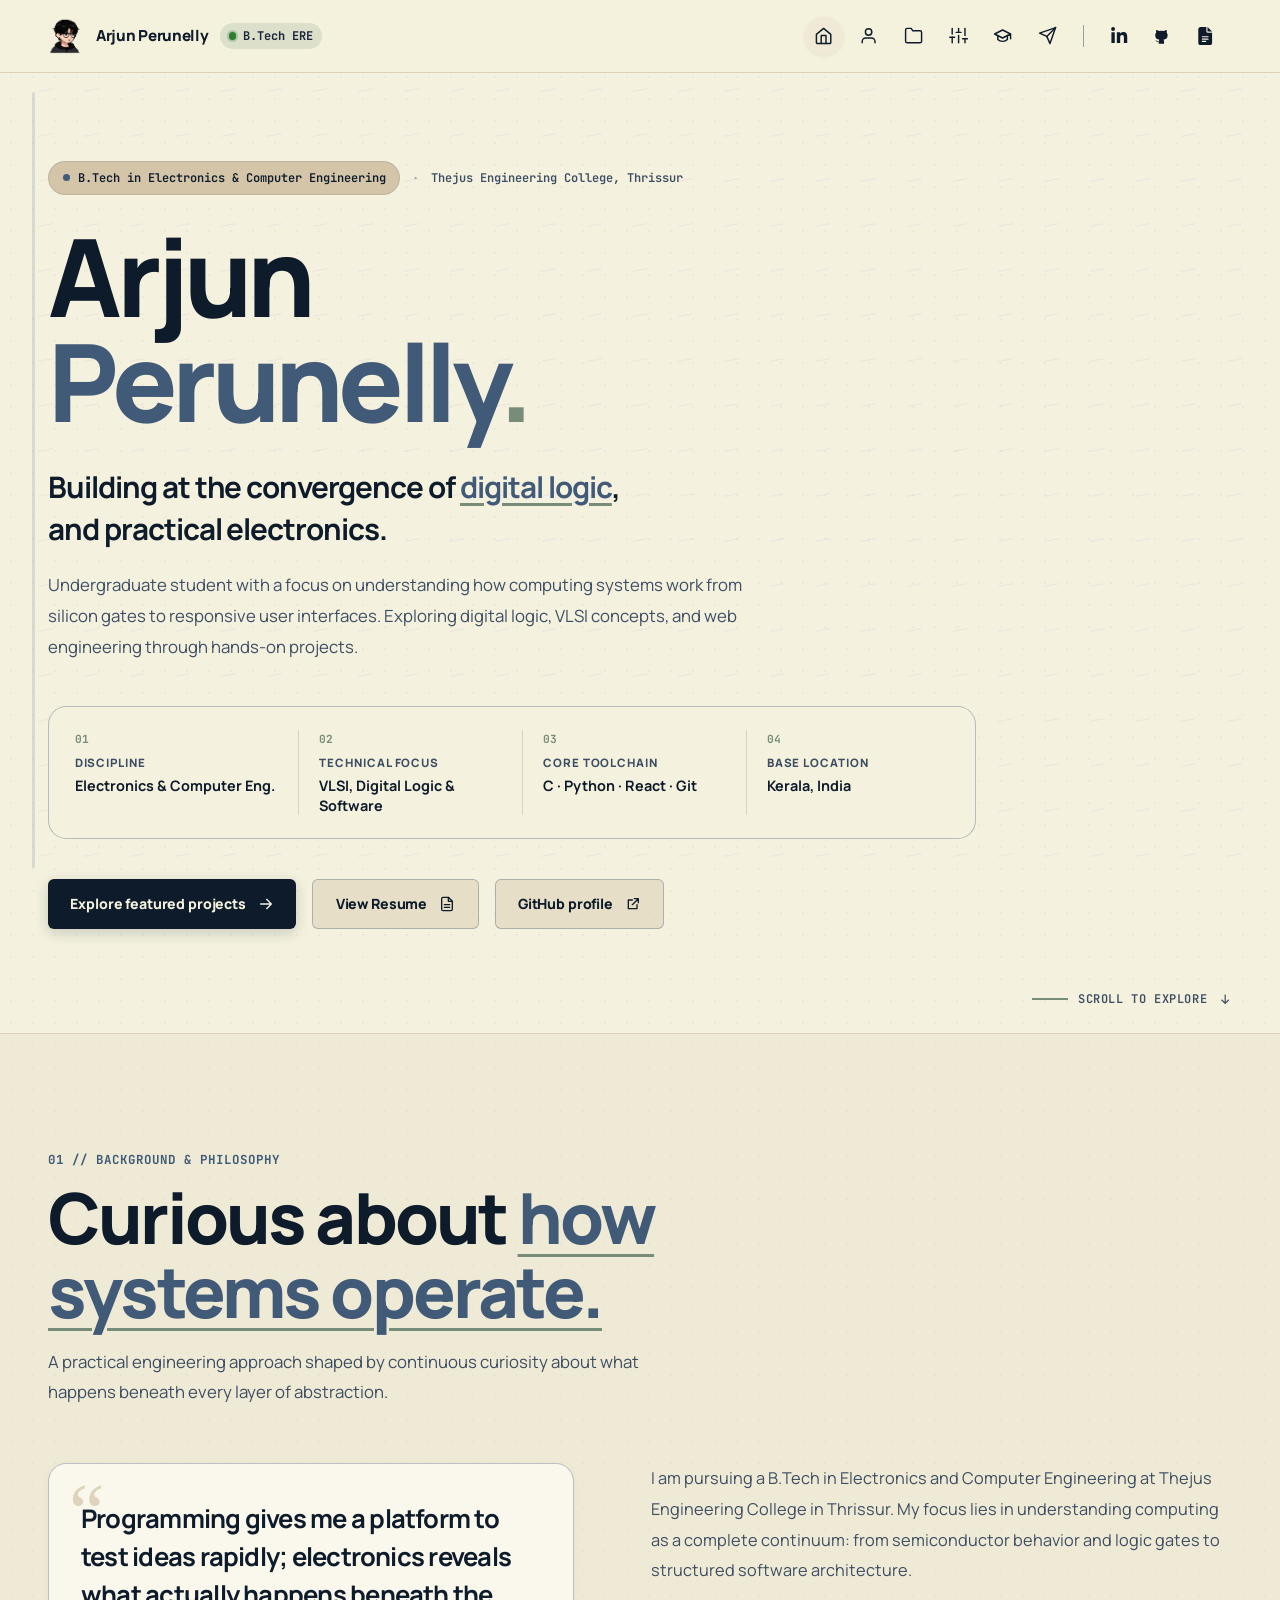
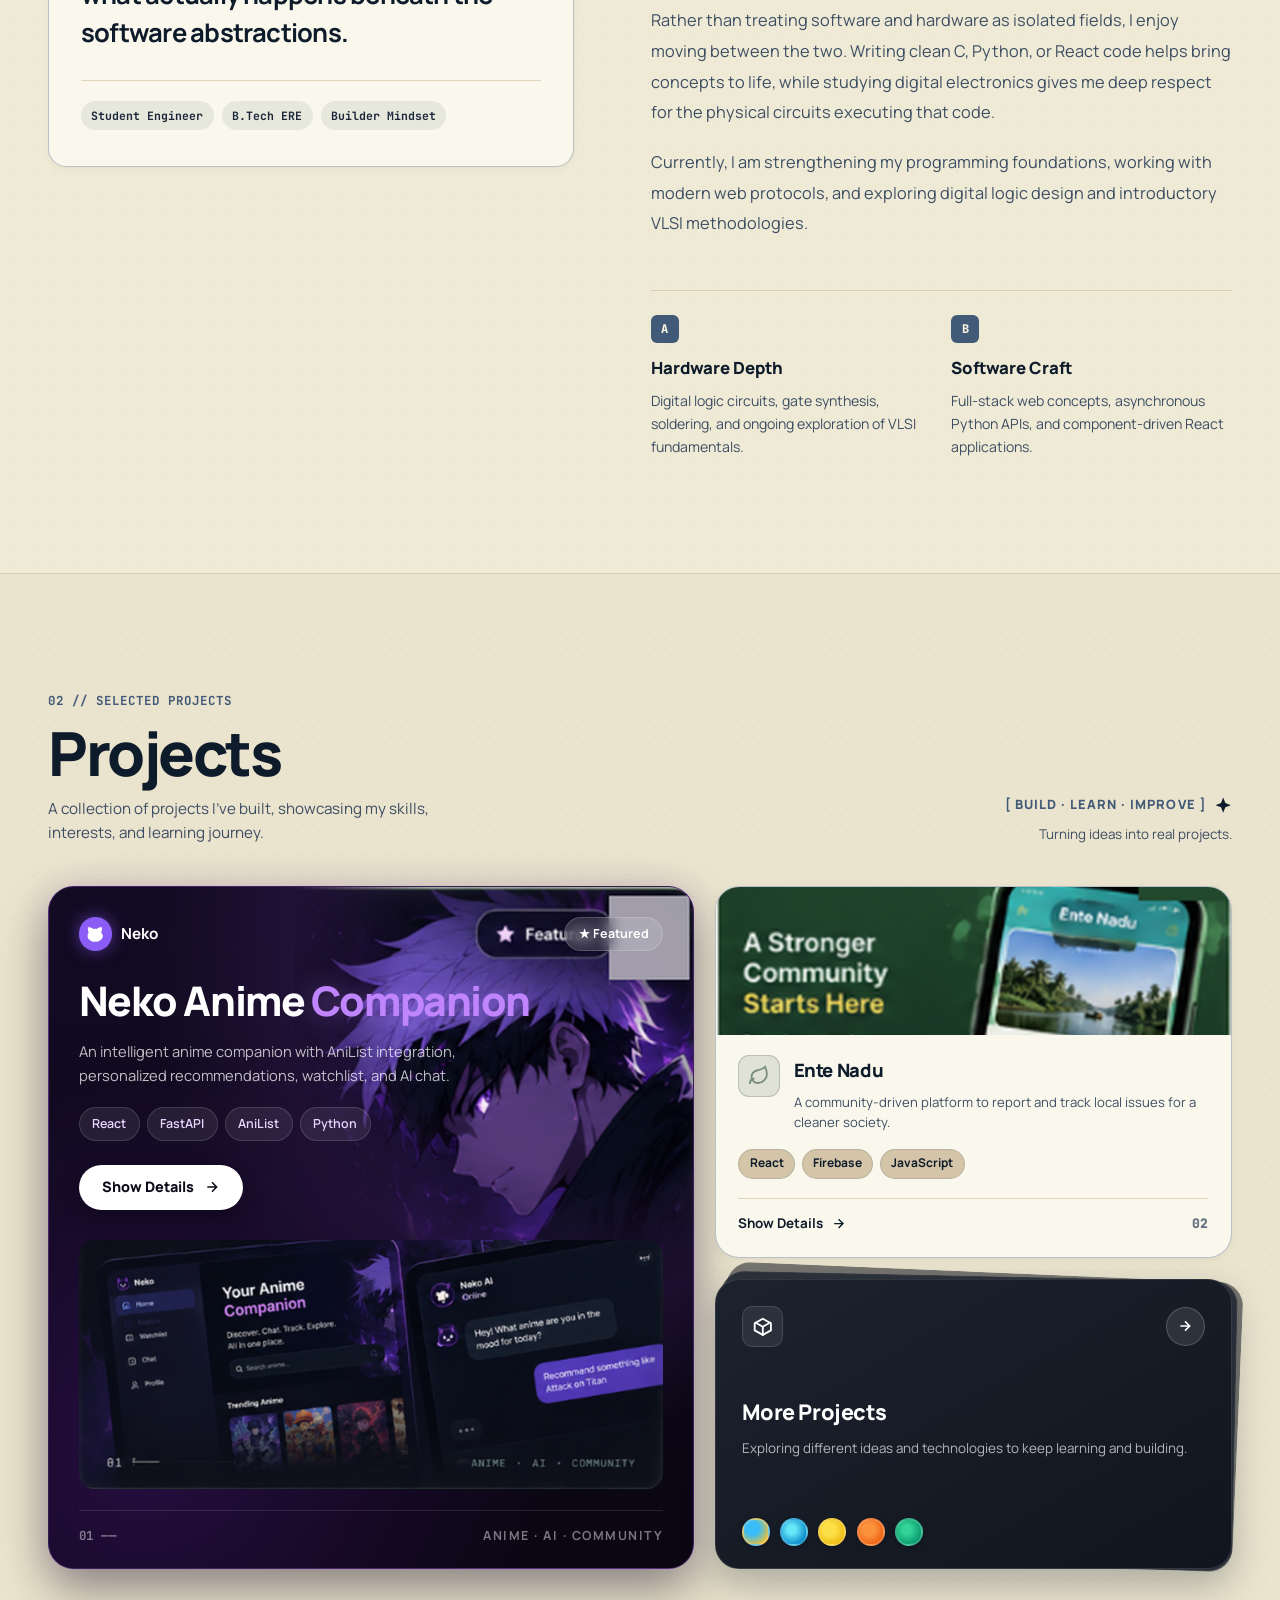
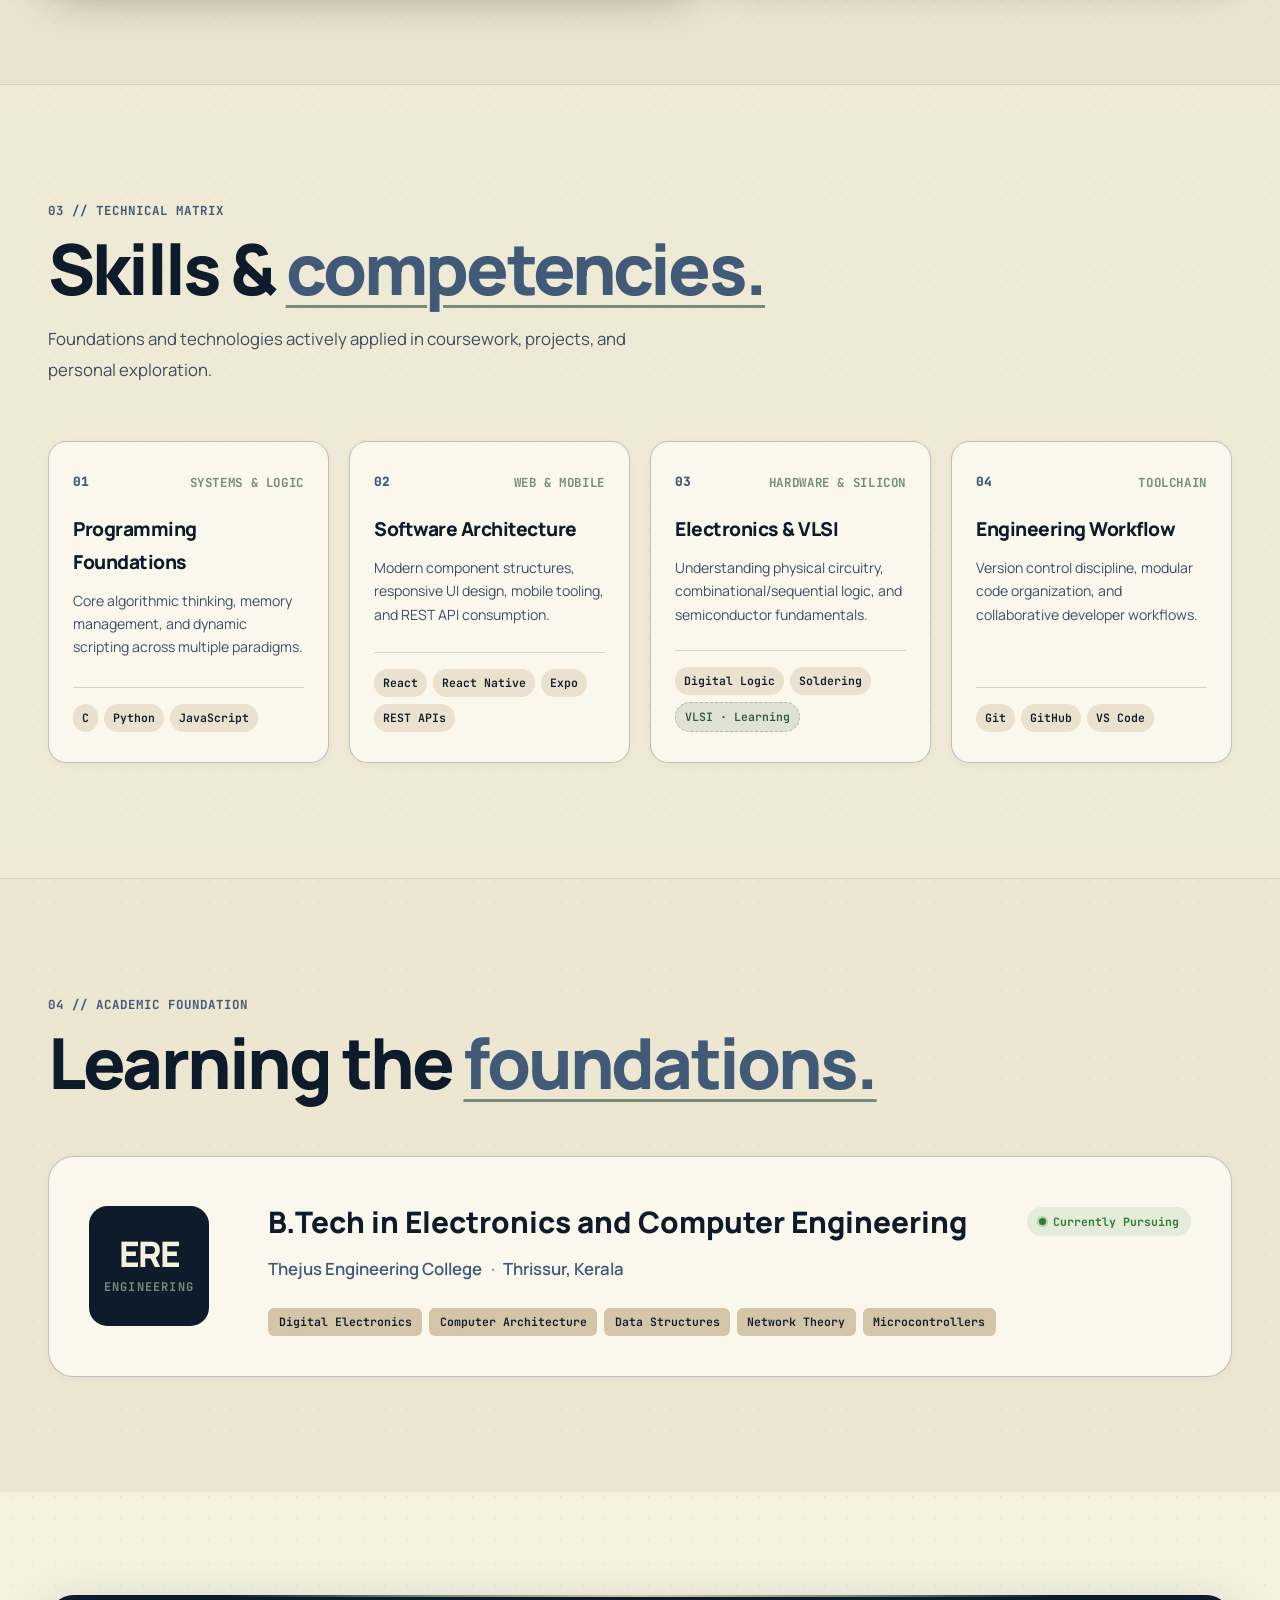
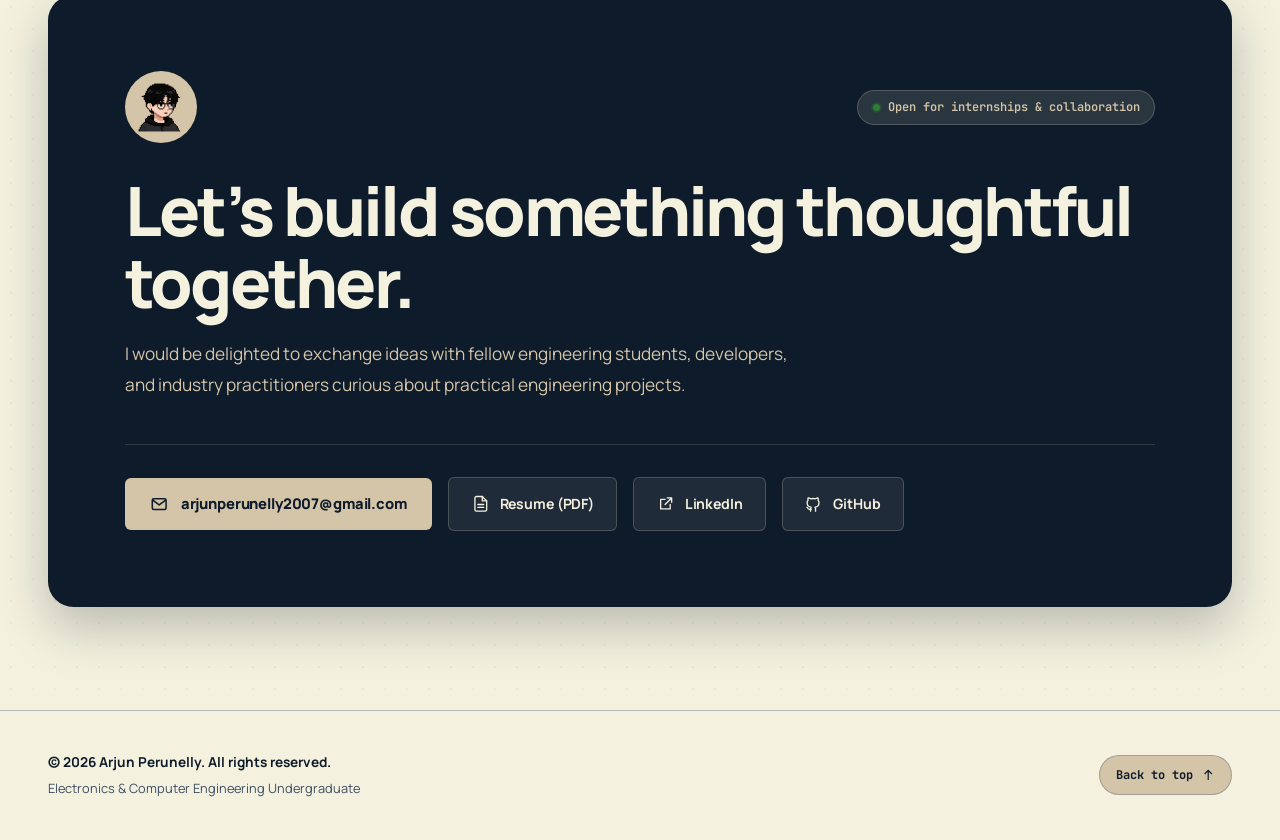
==== commit 366c104c: "a" ====
--- a/index.html
+++ b/index.html
@@ -28,7 +28,7 @@
   <link rel="preconnect" href="https://fonts.googleapis.com" />
   <link rel="preconnect" href="https://fonts.gstatic.com" crossorigin />
   <link href="https://fonts.googleapis.com/css2?family=Manrope:wght@400;500;600;700;800&family=JetBrains+Mono:wght@400;500;600&display=swap" rel="stylesheet" />
-  <link rel="stylesheet" href="styles.css?v=v13-contact-active-only" />
+  <link rel="stylesheet" href="styles.css?v=v14-mobile-nav-fix" />
   <script>
     (function () {
       try {
@@ -540,6 +540,6 @@
     </div>
   </footer>
 
-  <script src="script.js?v=v13-contact-active-only" defer></script>
+  <script src="script.js?v=v14-mobile-nav-fix" defer></script>
 </body>
 </html>
--- a/styles.css
+++ b/styles.css
@@ -2330,55 +2330,116 @@
   .accordion-gallery { height: 25rem; flex-direction: column; perspective: none; }
   .ag-panel { transform: none !important; }
   
-  .primary-navigation {
-    display: none;
+  /* Mobile Navigation Dropdown */
+  .primary-navigation,
+  .primary-navigation.nav-dock {
+    display: none !important;
     position: absolute;
-    top: 100%;
-    left: 1.25rem;
-    right: 1.25rem;
+    top: calc(100% + 0.65rem);
+    left: 1rem;
+    right: 1rem;
     flex-direction: column;
     align-items: stretch;
-    padding: 1rem;
+    gap: 0.35rem;
+    padding: 0.85rem;
     border-radius: var(--radius-card);
-    background: var(--color-paper-light);
+    background: rgba(250, 248, 237, 0.98);
     border: 1px solid var(--color-line-strong);
-    box-shadow: var(--shadow-lg);
+    box-shadow: 0 16px 40px -6px rgba(13, 27, 42, 0.22), 0 0 0 1px rgba(212, 196, 168, 0.5);
+    backdrop-filter: blur(20px);
+    -webkit-backdrop-filter: blur(20px);
+    z-index: 100;
   }
-  .primary-navigation.is-open { display: flex; }
-  .primary-navigation.nav-dock {
-    gap: 0.4rem;
+
+  .primary-navigation.is-open,
+  .primary-navigation.nav-dock.is-open {
+    display: flex !important;
+    animation: mobile-nav-slide 220ms var(--ease-refined) both;
   }
-  .nav-dock-btn {
+
+  @keyframes mobile-nav-slide {
+    from {
+      opacity: 0;
+      transform: translateY(-8px) scale(0.98);
+    }
+    to {
+      opacity: 1;
+      transform: translateY(0) scale(1);
+    }
+  }
+
+  .primary-navigation.nav-dock .nav-dock-btn {
     width: 100%;
     height: auto;
-    padding: 0.65rem 1rem;
+    padding: 0.7rem 1rem;
     border-radius: var(--radius-sm);
     display: flex;
     align-items: center;
     gap: 0.85rem;
     justify-content: flex-start;
+    color: var(--color-ink);
+    background: transparent;
+    text-decoration: none;
+    transition: background var(--duration-fast) ease, color var(--duration-fast) ease;
   }
-  .nav-dock-label {
+
+  .primary-navigation.nav-dock .nav-dock-btn:hover,
+  .primary-navigation.nav-dock .nav-dock-btn:focus-visible {
+    background: rgba(212, 196, 168, 0.4);
+    color: var(--palette-midnight);
+    transform: none;
+  }
+
+  .primary-navigation.nav-dock .nav-dock-btn[aria-current="location"] {
+    background: #EFE9D6;
+    color: var(--palette-midnight);
+    font-weight: 700;
+    box-shadow: 0 1px 4px rgba(13, 27, 42, 0.08);
+  }
+
+  .primary-navigation.nav-dock .nav-dock-btn svg {
+    width: 1.25rem;
+    height: 1.25rem;
+    flex-shrink: 0;
+  }
+
+  .primary-navigation.nav-dock .nav-dock-label {
     display: inline-block;
-    font-size: 0.92rem;
-    font-weight: 700;
+    font-size: 0.95rem;
+    font-weight: 600;
+    letter-spacing: -0.01em;
+    color: inherit;
   }
-  .nav-dock-divider {
+
+  .primary-navigation.nav-dock .nav-dock-divider {
     width: 100%;
     height: 1px;
-    margin-block: 0.5rem;
+    margin-block: 0.45rem;
+    background: var(--color-line);
   }
-  .nav-dock-socials {
+
+  .primary-navigation.nav-dock .nav-dock-socials {
     width: 100%;
     display: flex;
-    justify-content: space-around;
-    padding-top: 0.3rem;
+    align-items: center;
+    justify-content: center;
+    gap: 0.75rem;
+    padding-top: 0.35rem;
   }
-  .nav-dock-btn--social {
-    width: 2.5rem;
-    height: 2.5rem;
+
+  .primary-navigation.nav-dock .nav-dock-btn--social {
+    width: 2.6rem;
+    height: 2.6rem;
     justify-content: center;
     border-radius: 50%;
+    background: rgba(212, 196, 168, 0.25);
+  }
+
+  .primary-navigation.nav-dock .nav-dock-btn--social:hover,
+  .primary-navigation.nav-dock .nav-dock-btn--social:focus-visible {
+    background: rgba(212, 196, 168, 0.5);
+    color: var(--palette-midnight);
+    transform: translateY(-1px);
   }
 
   .menu-toggle {
@@ -2405,6 +2466,12 @@
   .menu-toggle[aria-expanded="true"] span:last-child { transform: translateY(-3px) rotate(-45deg); }
 }
 
+@media (max-width: 480px) {
+  .wordmark-status {
+    display: none;
+  }
+}
+
 @media (prefers-reduced-motion: reduce) {
   *, *::before, *::after {
     animation-duration: 0.01ms !important;
